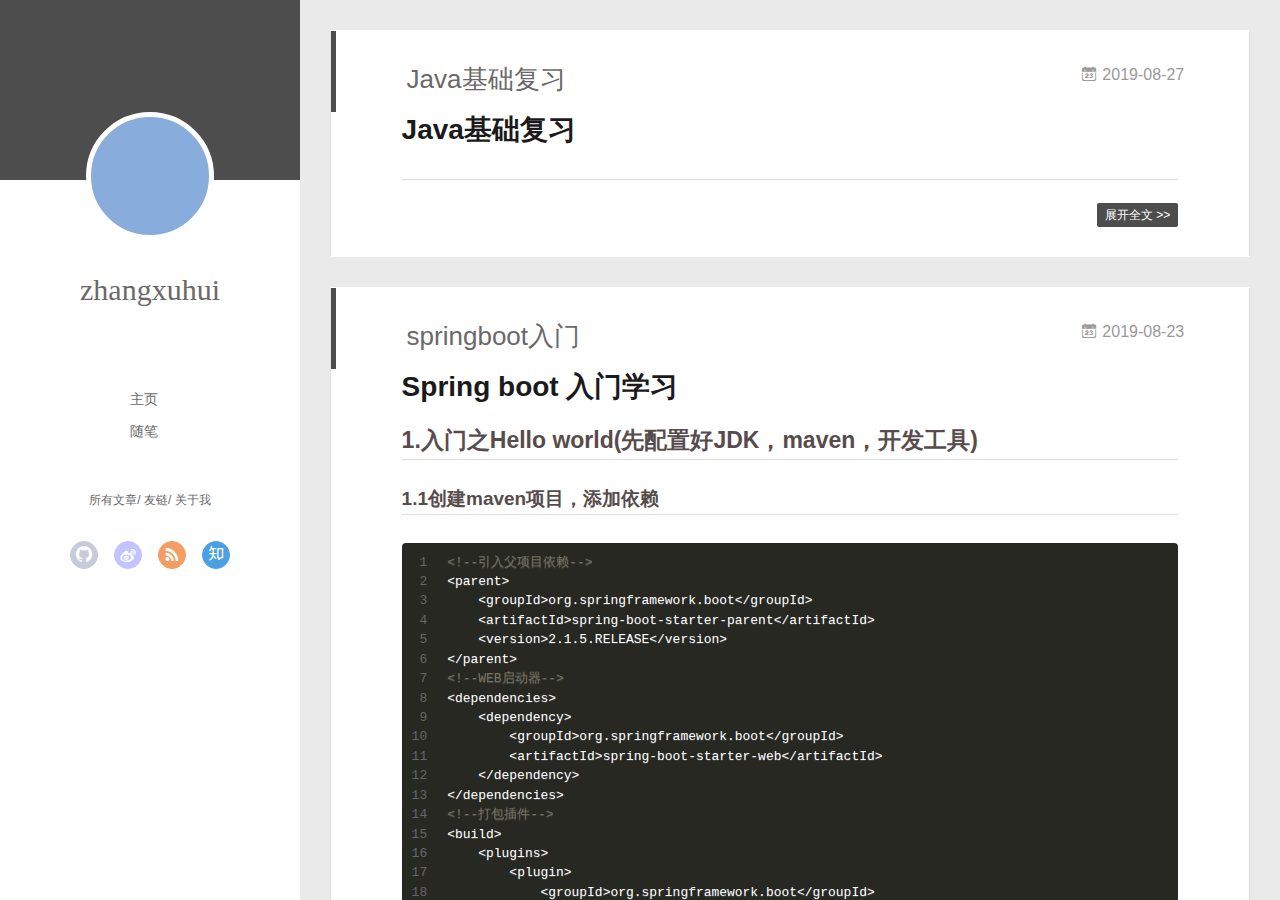
==== index.html @ c9368fe9 "Site updated: 2019-08-27 17:09:42" ====
<!DOCTYPE html>
<html>
<head><meta name="generator" content="Hexo 3.9.0">
  <meta charset="utf-8">
  
  <meta name="renderer" content="webkit">
  <meta http-equiv="X-UA-Compatible" content="IE=edge">
  <link rel="dns-prefetch" href="http://yoursite.com">
  <title>Hexo</title>
  <meta name="viewport" content="width=device-width, initial-scale=1, maximum-scale=1">
  <meta property="og:type" content="website">
<meta property="og:title" content="Hexo">
<meta property="og:url" content="http://yoursite.com/index.html">
<meta property="og:site_name" content="Hexo">
<meta property="og:locale" content="en">
<meta name="twitter:card" content="summary">
<meta name="twitter:title" content="Hexo">
  
    <link rel="alternative" href="/atom.xml" title="Hexo" type="application/atom+xml">
  
  
    <link rel="icon" href="/favicon.png">
  
  <link rel="stylesheet" type="text/css" href="/./main.0cf68a.css">
  <style type="text/css">
  
    #container.show {
      background: linear-gradient(200deg,#a0cfe4,#e8c37e);
    }
  </style>
  

  

</head>
</html>
<body>
  <div id="container" q-class="show:isCtnShow">
    <canvas id="anm-canvas" class="anm-canvas"></canvas>
    <div class="left-col" q-class="show:isShow">
      
<div class="overlay" style="background: #4d4d4d"></div>
<div class="intrude-less">
	<header id="header" class="inner">
		<a href="/" class="profilepic">
			<img src="" class="js-avatar">
		</a>
		<hgroup>
		  <h1 class="header-author"><a href="/">zhangxuhui</a></h1>
		</hgroup>
		

		<nav class="header-menu">
			<ul>
			
				<li><a href="/">主页</a></li>
	        
				<li><a href="/tags/随笔/">随笔</a></li>
	        
			</ul>
		</nav>
		<nav class="header-smart-menu">
    		
    			
    			<a q-on="click: openSlider(e, 'innerArchive')" href="javascript:void(0)">所有文章</a>
    			
            
    			
    			<a q-on="click: openSlider(e, 'friends')" href="javascript:void(0)">友链</a>
    			
            
    			
    			<a q-on="click: openSlider(e, 'aboutme')" href="javascript:void(0)">关于我</a>
    			
            
		</nav>
		<nav class="header-nav">
			<div class="social">
				
					<a class="github" target="_blank" href="#" title="github"><i class="icon-github"></i></a>
		        
					<a class="weibo" target="_blank" href="#" title="weibo"><i class="icon-weibo"></i></a>
		        
					<a class="rss" target="_blank" href="#" title="rss"><i class="icon-rss"></i></a>
		        
					<a class="zhihu" target="_blank" href="#" title="zhihu"><i class="icon-zhihu"></i></a>
		        
			</div>
		</nav>
	</header>		
</div>

    </div>
    <div class="mid-col" q-class="show:isShow,hide:isShow|isFalse">
      
<nav id="mobile-nav">
  	<div class="overlay js-overlay" style="background: #4d4d4d"></div>
	<div class="btnctn js-mobile-btnctn">
  		<div class="slider-trigger list" q-on="click: openSlider(e)"><i class="icon icon-sort"></i></div>
	</div>
	<div class="intrude-less">
		<header id="header" class="inner">
			<div class="profilepic">
				<img src="" class="js-avatar">
			</div>
			<hgroup>
			  <h1 class="header-author js-header-author">zhangxuhui</h1>
			</hgroup>
			
			
			
				
			
				
			
			
			
			<nav class="header-nav">
				<div class="social">
					
						<a class="github" target="_blank" href="#" title="github"><i class="icon-github"></i></a>
			        
						<a class="weibo" target="_blank" href="#" title="weibo"><i class="icon-weibo"></i></a>
			        
						<a class="rss" target="_blank" href="#" title="rss"><i class="icon-rss"></i></a>
			        
						<a class="zhihu" target="_blank" href="#" title="zhihu"><i class="icon-zhihu"></i></a>
			        
				</div>
			</nav>

			<nav class="header-menu js-header-menu">
				<ul style="width: 50%">
				
				
					<li style="width: 50%"><a href="/">主页</a></li>
		        
					<li style="width: 50%"><a href="/tags/随笔/">随笔</a></li>
		        
				</ul>
			</nav>
		</header>				
	</div>
	<div class="mobile-mask" style="display:none" q-show="isShow"></div>
</nav>

      <div id="wrapper" class="body-wrap">
        <div class="menu-l">
          <div class="canvas-wrap">
            <canvas data-colors="#eaeaea" data-sectionHeight="100" data-contentId="js-content" id="myCanvas1" class="anm-canvas"></canvas>
          </div>
          <div id="js-content" class="content-ll">
            
  
    <article id="post-Java基础复习" class="article article-type-post  article-index" itemscope itemprop="blogPost">
  <div class="article-inner">
    
      <header class="article-header">
        
  
    <h1 itemprop="name">
      <a class="article-title" href="/2019/08/27/Java基础复习/">Java基础复习</a>
    </h1>
  

        
        <a href="/2019/08/27/Java基础复习/" class="archive-article-date">
  	<time datetime="2019-08-27T09:07:18.000Z" itemprop="datePublished"><i class="icon-calendar icon"></i>2019-08-27</time>
</a>
        
      </header>
    
    <div class="article-entry" itemprop="articleBody">
      
        <h1 id="Java基础复习"><a href="#Java基础复习" class="headerlink" title="Java基础复习"></a>Java基础复习</h1>
      

      
    </div>
    <div class="article-info article-info-index">
      
      
      

      
        <p class="article-more-link">
          <a class="article-more-a" href="/2019/08/27/Java基础复习/">展开全文 >></a>
        </p>
      

      
      <div class="clearfix"></div>
    </div>
  </div>
</article>

<aside class="wrap-side-operation">
    <div class="mod-side-operation">
        
        <div class="jump-container" id="js-jump-container" style="display:none;">
            <a href="javascript:void(0)" class="mod-side-operation__jump-to-top">
                <i class="icon-font icon-back"></i>
            </a>
            <div id="js-jump-plan-container" class="jump-plan-container" style="top: -11px;">
                <i class="icon-font icon-plane jump-plane"></i>
            </div>
        </div>
        
        
    </div>
</aside>




  
    <article id="post-springboot入门" class="article article-type-post  article-index" itemscope itemprop="blogPost">
  <div class="article-inner">
    
      <header class="article-header">
        
  
    <h1 itemprop="name">
      <a class="article-title" href="/2019/08/23/springboot入门/">springboot入门</a>
    </h1>
  

        
        <a href="/2019/08/23/springboot入门/" class="archive-article-date">
  	<time datetime="2019-08-23T11:43:44.000Z" itemprop="datePublished"><i class="icon-calendar icon"></i>2019-08-23</time>
</a>
        
      </header>
    
    <div class="article-entry" itemprop="articleBody">
      
        <h1 id="Spring-boot-入门学习"><a href="#Spring-boot-入门学习" class="headerlink" title="Spring boot 入门学习"></a>Spring boot 入门学习</h1><h2 id="1-入门之Hello-world-先配置好JDK，maven，开发工具"><a href="#1-入门之Hello-world-先配置好JDK，maven，开发工具" class="headerlink" title="1.入门之Hello world(先配置好JDK，maven，开发工具)"></a>1.入门之Hello world(先配置好JDK，maven，开发工具)</h2><h3 id="1-1创建maven项目，添加依赖"><a href="#1-1创建maven项目，添加依赖" class="headerlink" title="1.1创建maven项目，添加依赖"></a>1.1创建maven项目，添加依赖</h3><figure class="highlight xml"><table><tr><td class="gutter"><pre><span class="line">1</span><br><span class="line">2</span><br><span class="line">3</span><br><span class="line">4</span><br><span class="line">5</span><br><span class="line">6</span><br><span class="line">7</span><br><span class="line">8</span><br><span class="line">9</span><br><span class="line">10</span><br><span class="line">11</span><br><span class="line">12</span><br><span class="line">13</span><br><span class="line">14</span><br><span class="line">15</span><br><span class="line">16</span><br><span class="line">17</span><br><span class="line">18</span><br><span class="line">19</span><br><span class="line">20</span><br><span class="line">21</span><br><span class="line">22</span><br></pre></td><td class="code"><pre><span class="line"><span class="comment">&lt;!--引入父项目依赖--&gt;</span></span><br><span class="line"><span class="tag">&lt;<span class="name">parent</span>&gt;</span></span><br><span class="line">    <span class="tag">&lt;<span class="name">groupId</span>&gt;</span>org.springframework.boot<span class="tag">&lt;/<span class="name">groupId</span>&gt;</span></span><br><span class="line">    <span class="tag">&lt;<span class="name">artifactId</span>&gt;</span>spring-boot-starter-parent<span class="tag">&lt;/<span class="name">artifactId</span>&gt;</span></span><br><span class="line">    <span class="tag">&lt;<span class="name">version</span>&gt;</span>2.1.5.RELEASE<span class="tag">&lt;/<span class="name">version</span>&gt;</span></span><br><span class="line"><span class="tag">&lt;/<span class="name">parent</span>&gt;</span></span><br><span class="line"><span class="comment">&lt;!--WEB启动器--&gt;</span></span><br><span class="line"><span class="tag">&lt;<span class="name">dependencies</span>&gt;</span></span><br><span class="line">    <span class="tag">&lt;<span class="name">dependency</span>&gt;</span></span><br><span class="line">        <span class="tag">&lt;<span class="name">groupId</span>&gt;</span>org.springframework.boot<span class="tag">&lt;/<span class="name">groupId</span>&gt;</span></span><br><span class="line">        <span class="tag">&lt;<span class="name">artifactId</span>&gt;</span>spring-boot-starter-web<span class="tag">&lt;/<span class="name">artifactId</span>&gt;</span></span><br><span class="line">    <span class="tag">&lt;/<span class="name">dependency</span>&gt;</span></span><br><span class="line"><span class="tag">&lt;/<span class="name">dependencies</span>&gt;</span></span><br><span class="line"><span class="comment">&lt;!--打包插件--&gt;</span></span><br><span class="line"><span class="tag">&lt;<span class="name">build</span>&gt;</span></span><br><span class="line">    <span class="tag">&lt;<span class="name">plugins</span>&gt;</span></span><br><span class="line">        <span class="tag">&lt;<span class="name">plugin</span>&gt;</span></span><br><span class="line">            <span class="tag">&lt;<span class="name">groupId</span>&gt;</span>org.springframework.boot<span class="tag">&lt;/<span class="name">groupId</span>&gt;</span></span><br><span class="line">            <span class="tag">&lt;<span class="name">artifactId</span>&gt;</span>spring-boot-maven-plugin<span class="tag">&lt;/<span class="name">artifactId</span>&gt;</span></span><br><span class="line">        <span class="tag">&lt;/<span class="name">plugin</span>&gt;</span></span><br><span class="line">    <span class="tag">&lt;/<span class="name">plugins</span>&gt;</span></span><br><span class="line"><span class="tag">&lt;/<span class="name">build</span>&gt;</span></span><br></pre></td></tr></table></figure>

<h3 id="1-2编写controller"><a href="#1-2编写controller" class="headerlink" title="1.2编写controller"></a>1.2编写controller</h3><figure class="highlight java"><table><tr><td class="gutter"><pre><span class="line">1</span><br><span class="line">2</span><br><span class="line">3</span><br><span class="line">4</span><br><span class="line">5</span><br><span class="line">6</span><br><span class="line">7</span><br><span class="line">8</span><br><span class="line">9</span><br><span class="line">10</span><br><span class="line">11</span><br><span class="line">12</span><br><span class="line">13</span><br></pre></td><td class="code"><pre><span class="line"><span class="comment">/**</span></span><br><span class="line"><span class="comment"> * <span class="doctag">@author</span> zx_h</span></span><br><span class="line"><span class="comment"> * <span class="doctag">@create</span> 2019-05-21 13:27</span></span><br><span class="line"><span class="comment"> */</span></span><br><span class="line"><span class="meta">@Controller</span></span><br><span class="line"><span class="keyword">public</span> <span class="class"><span class="keyword">class</span> <span class="title">HelloController</span> </span>&#123;</span><br><span class="line"></span><br><span class="line">    <span class="meta">@ResponseBody</span></span><br><span class="line">    <span class="meta">@RequestMapping</span>(<span class="string">"/hello"</span>)</span><br><span class="line">    <span class="function"><span class="keyword">public</span> String <span class="title">execute</span><span class="params">()</span></span>&#123;</span><br><span class="line">        <span class="keyword">return</span> <span class="string">"Hello World"</span>;</span><br><span class="line">    &#125;</span><br><span class="line">&#125;</span><br></pre></td></tr></table></figure>

<h3 id="1-3启动类的写法"><a href="#1-3启动类的写法" class="headerlink" title="1.3启动类的写法"></a>1.3启动类的写法</h3><figure class="highlight java"><table><tr><td class="gutter"><pre><span class="line">1</span><br><span class="line">2</span><br><span class="line">3</span><br><span class="line">4</span><br><span class="line">5</span><br><span class="line">6</span><br><span class="line">7</span><br><span class="line">8</span><br><span class="line">9</span><br><span class="line">10</span><br></pre></td><td class="code"><pre><span class="line"><span class="comment">/**</span></span><br><span class="line"><span class="comment"> * <span class="doctag">@author</span> zx_h</span></span><br><span class="line"><span class="comment"> * <span class="doctag">@create</span> 2019-05-21 13:30</span></span><br><span class="line"><span class="comment"> */</span></span><br><span class="line"><span class="meta">@SpringBootApplication</span></span><br><span class="line"><span class="keyword">public</span> <span class="class"><span class="keyword">class</span> <span class="title">HelloApp</span> </span>&#123;</span><br><span class="line">    <span class="function"><span class="keyword">public</span> <span class="keyword">static</span> <span class="keyword">void</span> <span class="title">main</span><span class="params">(String [] args )</span></span>&#123;</span><br><span class="line">        SpringApplication.run(HelloApp.class,args);</span><br><span class="line">    &#125;</span><br><span class="line">&#125;</span><br></pre></td></tr></table></figure>

<p><strong>启动器存放的位置。启动器可以和 controller 位于同一个包下，或者位于 controller 的上一级包中，但是不能放到 controller 的平级以及子包下。</strong></p>
<h3 id="1-4浏览器查看返回数据"><a href="#1-4浏览器查看返回数据" class="headerlink" title="1.4浏览器查看返回数据"></a>1.4浏览器查看返回数据</h3><p>​        浏览访问：<a href="http://localhost:8080/hello" target="_blank" rel="noopener">http://localhost:8080/hello</a></p>
<p>​        页面显示：Hello world</p>
<h2 id="2-spring-boot-整合servlet"><a href="#2-spring-boot-整合servlet" class="headerlink" title="2.spring boot 整合servlet"></a>2.spring boot 整合servlet</h2><h3 id="2-1-通过注解扫描完成-Servlet-组件的注册"><a href="#2-1-通过注解扫描完成-Servlet-组件的注册" class="headerlink" title="2.1 通过注解扫描完成 Servlet 组件的注册"></a>2.1 通过注解扫描完成 Servlet 组件的注册</h3><figure class="highlight java"><table><tr><td class="gutter"><pre><span class="line">1</span><br><span class="line">2</span><br><span class="line">3</span><br><span class="line">4</span><br><span class="line">5</span><br><span class="line">6</span><br><span class="line">7</span><br><span class="line">8</span><br><span class="line">9</span><br><span class="line">10</span><br><span class="line">11</span><br><span class="line">12</span><br></pre></td><td class="code"><pre><span class="line"><span class="comment">/**</span></span><br><span class="line"><span class="comment"> * <span class="doctag">@author</span> zx_h</span></span><br><span class="line"><span class="comment"> * <span class="doctag">@create</span> 2019-05-21 14:14</span></span><br><span class="line"><span class="comment"> */</span></span><br><span class="line"><span class="meta">@WebServlet</span>(name = <span class="string">"firstServlet"</span>,urlPatterns = <span class="string">"/first"</span>)</span><br><span class="line"><span class="keyword">public</span> <span class="class"><span class="keyword">class</span> <span class="title">FirstServlet</span> <span class="keyword">extends</span> <span class="title">HttpServlet</span> </span>&#123;</span><br><span class="line"></span><br><span class="line">    <span class="meta">@Override</span></span><br><span class="line">    <span class="function"><span class="keyword">public</span> <span class="keyword">void</span> <span class="title">service</span><span class="params">(ServletRequest req, ServletResponse res)</span> <span class="keyword">throws</span> ServletException, IOException </span>&#123;</span><br><span class="line">        System.out.print(<span class="string">"servlet-1 执行了。。。。"</span>);</span><br><span class="line">    &#125;</span><br><span class="line">&#125;</span><br></pre></td></tr></table></figure>

<figure class="highlight java"><table><tr><td class="gutter"><pre><span class="line">1</span><br><span class="line">2</span><br><span class="line">3</span><br><span class="line">4</span><br><span class="line">5</span><br><span class="line">6</span><br><span class="line">7</span><br><span class="line">8</span><br><span class="line">9</span><br><span class="line">10</span><br><span class="line">11</span><br><span class="line">12</span><br><span class="line">13</span><br></pre></td><td class="code"><pre><span class="line"><span class="comment">/**</span></span><br><span class="line"><span class="comment"> * <span class="doctag">@author</span> zx_h</span></span><br><span class="line"><span class="comment"> * <span class="doctag">@create</span> 2019-05-21 14:20</span></span><br><span class="line"><span class="comment"> * ServletComponentScan在springboot启动时扫描<span class="doctag">@webservlert</span></span></span><br><span class="line"><span class="comment"> * 并将该类实例化</span></span><br><span class="line"><span class="comment"> */</span></span><br><span class="line"><span class="meta">@SpringBootApplication</span></span><br><span class="line"><span class="meta">@ServletComponentScan</span></span><br><span class="line"><span class="keyword">public</span> <span class="class"><span class="keyword">class</span> <span class="title">App</span> </span>&#123;</span><br><span class="line">    <span class="function"><span class="keyword">public</span> <span class="keyword">static</span> <span class="keyword">void</span> <span class="title">main</span><span class="params">(String [] args)</span></span>&#123;</span><br><span class="line">        SpringApplication.run(App.class,args);</span><br><span class="line">    &#125;</span><br><span class="line">&#125;</span><br></pre></td></tr></table></figure>

<h3 id="2-2-通过方法完成-Servlet-组件的注册"><a href="#2-2-通过方法完成-Servlet-组件的注册" class="headerlink" title="2.2 通过方法完成 Servlet 组件的注册"></a>2.2 通过方法完成 Servlet 组件的注册</h3><figure class="highlight java"><table><tr><td class="gutter"><pre><span class="line">1</span><br><span class="line">2</span><br><span class="line">3</span><br><span class="line">4</span><br><span class="line">5</span><br><span class="line">6</span><br><span class="line">7</span><br><span class="line">8</span><br><span class="line">9</span><br><span class="line">10</span><br><span class="line">11</span><br></pre></td><td class="code"><pre><span class="line"><span class="comment">/**</span></span><br><span class="line"><span class="comment"> * <span class="doctag">@author</span> zx_h</span></span><br><span class="line"><span class="comment"> * <span class="doctag">@create</span> 2019-05-21 14:27 未添加任何注解</span></span><br><span class="line"><span class="comment"> */</span></span><br><span class="line"><span class="keyword">public</span> <span class="class"><span class="keyword">class</span> <span class="title">SecondServlet</span> <span class="keyword">extends</span> <span class="title">HttpServlet</span> </span>&#123;</span><br><span class="line"></span><br><span class="line">    <span class="meta">@Override</span></span><br><span class="line">    <span class="function"><span class="keyword">protected</span> <span class="keyword">void</span> <span class="title">service</span><span class="params">(HttpServletRequest req, HttpServletResponse resp)</span> <span class="keyword">throws</span> ServletException, IOException </span>&#123;</span><br><span class="line">        System.out.println(<span class="string">"second servlert 执行了、、、、"</span>);</span><br><span class="line">    &#125;</span><br><span class="line">&#125;</span><br></pre></td></tr></table></figure>

<figure class="highlight java"><table><tr><td class="gutter"><pre><span class="line">1</span><br><span class="line">2</span><br><span class="line">3</span><br><span class="line">4</span><br><span class="line">5</span><br><span class="line">6</span><br><span class="line">7</span><br><span class="line">8</span><br><span class="line">9</span><br><span class="line">10</span><br><span class="line">11</span><br><span class="line">12</span><br><span class="line">13</span><br><span class="line">14</span><br><span class="line">15</span><br><span class="line">16</span><br><span class="line">17</span><br></pre></td><td class="code"><pre><span class="line"><span class="comment">/**</span></span><br><span class="line"><span class="comment"> * <span class="doctag">@author</span> zx_h</span></span><br><span class="line"><span class="comment"> * <span class="doctag">@create</span> 2019-05-21 14:29</span></span><br><span class="line"><span class="comment"> */</span></span><br><span class="line"><span class="meta">@SpringBootApplication</span></span><br><span class="line"><span class="keyword">public</span> <span class="class"><span class="keyword">class</span> <span class="title">App2</span> </span>&#123;</span><br><span class="line">    <span class="function"><span class="keyword">public</span> <span class="keyword">static</span> <span class="keyword">void</span> <span class="title">main</span><span class="params">(String[] args)</span> </span>&#123;</span><br><span class="line">        SpringApplication.run(App2.class,args);</span><br><span class="line">    &#125;</span><br><span class="line"></span><br><span class="line">    <span class="meta">@Bean</span></span><br><span class="line">    <span class="function"><span class="keyword">public</span> ServletRegistrationBean <span class="title">getServletRegistrationBean</span><span class="params">()</span></span>&#123;</span><br><span class="line">        ServletRegistrationBean bean = <span class="keyword">new</span> ServletRegistrationBean(<span class="keyword">new</span> SecondServlet());</span><br><span class="line">        bean.addUrlMappings(<span class="string">"/second"</span>);</span><br><span class="line">        <span class="keyword">return</span> bean;</span><br><span class="line">    &#125;</span><br><span class="line">&#125;</span><br></pre></td></tr></table></figure>

<h3 id="2-3springboot整合filter"><a href="#2-3springboot整合filter" class="headerlink" title="2.3springboot整合filter"></a>2.3springboot整合filter</h3><p>使用注解扫描的方式，自己定义的filter实现filter接口，并添加@webfilter(name=””,urlpatterns=””),启动类中添加@ServletComponentScan进行注解扫描。</p>
<p>使用方法注册的方式，是用<strong>ServletRegistrationBean</strong>类，写法与注册servlet类似。</p>
<h3 id="2-4springboot整合listener"><a href="#2-4springboot整合listener" class="headerlink" title="2.4springboot整合listener"></a>2.4springboot整合listener</h3><p>通过注解扫描的方式，自定义的监听器实现listener接口，并添加@weblistener注解。在启动类上添加@ServletComponentScan进行注解扫描。</p>
<p>通过方法注册的方式，使用ServletListenerRegistrationBean<object>符类，写法与注册servlet类似。 <strong>泛型就是要注册的监听器</strong></object></p>
<h2 id="3-springboot访问静态资源"><a href="#3-springboot访问静态资源" class="headerlink" title="3.springboot访问静态资源"></a>3.springboot访问静态资源</h2><h3 id="3-1静态资源默认查找路径，-SpringBoot-从-从-classpath-static-的目录，目录名必须是static-即项目的resources目录下的static目录。"><a href="#3-1静态资源默认查找路径，-SpringBoot-从-从-classpath-static-的目录，目录名必须是static-即项目的resources目录下的static目录。" class="headerlink" title="3.1静态资源默认查找路径， SpringBoot 从 从 classpath/static 的目录，目录名必须是static,即项目的resources目录下的static目录。"></a>3.1静态资源默认查找路径， SpringBoot 从 从 classpath/static 的目录，目录名必须是static,即项目的resources目录下的static目录。</h3><h3 id="3-2-ServletContext-根目录下，在src-main-webapp目录"><a href="#3-2-ServletContext-根目录下，在src-main-webapp目录" class="headerlink" title="3.2 ServletContext 根目录下，在src/main/webapp目录"></a>3.2 ServletContext 根目录下，在src/main/webapp目录</h3><h2 id="4springboot文件上传下载"><a href="#4springboot文件上传下载" class="headerlink" title="4springboot文件上传下载"></a>4springboot文件上传下载</h2><h3 id="4-1编写文件上传的页面，注意表单必须设置enctype-”multipart-form-data”"><a href="#4-1编写文件上传的页面，注意表单必须设置enctype-”multipart-form-data”" class="headerlink" title="4.1编写文件上传的页面，注意表单必须设置enctype=”multipart/form-data”"></a>4.1编写文件上传的页面，注意表单必须设置enctype=”multipart/form-data”</h3><figure class="highlight html"><table><tr><td class="gutter"><pre><span class="line">1</span><br><span class="line">2</span><br><span class="line">3</span><br><span class="line">4</span><br><span class="line">5</span><br><span class="line">6</span><br><span class="line">7</span><br><span class="line">8</span><br><span class="line">9</span><br><span class="line">10</span><br><span class="line">11</span><br><span class="line">12</span><br><span class="line">13</span><br></pre></td><td class="code"><pre><span class="line"><span class="meta">&lt;!DOCTYPE html&gt;</span></span><br><span class="line"><span class="tag">&lt;<span class="name">html</span> <span class="attr">lang</span>=<span class="string">"en"</span>&gt;</span></span><br><span class="line"><span class="tag">&lt;<span class="name">head</span>&gt;</span></span><br><span class="line">    <span class="tag">&lt;<span class="name">meta</span> <span class="attr">charset</span>=<span class="string">"UTF-8"</span>&gt;</span></span><br><span class="line">    <span class="tag">&lt;<span class="name">title</span>&gt;</span>文件上传下载<span class="tag">&lt;/<span class="name">title</span>&gt;</span></span><br><span class="line"><span class="tag">&lt;/<span class="name">head</span>&gt;</span></span><br><span class="line"><span class="tag">&lt;<span class="name">body</span>&gt;</span></span><br><span class="line">    <span class="tag">&lt;<span class="name">form</span> <span class="attr">method</span>=<span class="string">"post"</span> <span class="attr">action</span>=<span class="string">"/upload"</span> <span class="attr">enctype</span>=<span class="string">"multipart/form-data"</span>&gt;</span></span><br><span class="line">        请选择文件：<span class="tag">&lt;<span class="name">input</span> <span class="attr">type</span>=<span class="string">"file"</span> <span class="attr">name</span>=<span class="string">"file"</span>/&gt;</span><span class="tag">&lt;<span class="name">br</span>&gt;</span></span><br><span class="line">        <span class="tag">&lt;<span class="name">input</span> <span class="attr">type</span>=<span class="string">"submit"</span> <span class="attr">value</span>=<span class="string">"上传"</span>/&gt;</span></span><br><span class="line">    <span class="tag">&lt;/<span class="name">form</span>&gt;</span></span><br><span class="line"><span class="tag">&lt;/<span class="name">body</span>&gt;</span></span><br><span class="line"><span class="tag">&lt;/<span class="name">html</span>&gt;</span></span><br></pre></td></tr></table></figure>

<h3 id="4-2编写文件上传的controller"><a href="#4-2编写文件上传的controller" class="headerlink" title="4.2编写文件上传的controller"></a>4.2编写文件上传的controller</h3><figure class="highlight java"><table><tr><td class="gutter"><pre><span class="line">1</span><br><span class="line">2</span><br><span class="line">3</span><br><span class="line">4</span><br><span class="line">5</span><br><span class="line">6</span><br><span class="line">7</span><br><span class="line">8</span><br><span class="line">9</span><br><span class="line">10</span><br><span class="line">11</span><br><span class="line">12</span><br><span class="line">13</span><br><span class="line">14</span><br><span class="line">15</span><br><span class="line">16</span><br></pre></td><td class="code"><pre><span class="line"><span class="comment">/**</span></span><br><span class="line"><span class="comment"> * <span class="doctag">@author</span> zx_h</span></span><br><span class="line"><span class="comment"> * <span class="doctag">@create</span> 2019-05-21 15:33</span></span><br><span class="line"><span class="comment"> */</span></span><br><span class="line"><span class="meta">@RestController</span></span><br><span class="line"><span class="keyword">public</span> <span class="class"><span class="keyword">class</span> <span class="title">FileUploadController</span> </span>&#123;</span><br><span class="line"></span><br><span class="line">    <span class="meta">@RequestMapping</span>(<span class="string">"/upload"</span>)</span><br><span class="line">    <span class="function"><span class="keyword">public</span> Map&lt;String,Object&gt; <span class="title">upload</span><span class="params">(MultipartFile file)</span><span class="keyword">throws</span> Exception</span>&#123;</span><br><span class="line">        System.out.println(file.getOriginalFilename());</span><br><span class="line">        file.transferTo(<span class="keyword">new</span> File(<span class="string">"e:/"</span>+file.getOriginalFilename()));</span><br><span class="line">        Map&lt;String,Object&gt; map = <span class="keyword">new</span> HashMap&lt;String,Object&gt;();</span><br><span class="line">        map.put(<span class="string">"msg"</span>,<span class="string">"上传成功"</span>);</span><br><span class="line">        <span class="keyword">return</span> map;</span><br><span class="line">    &#125;</span><br><span class="line">&#125;</span><br></pre></td></tr></table></figure>

<h3 id="4-3编写启动类"><a href="#4-3编写启动类" class="headerlink" title="4.3编写启动类"></a>4.3编写启动类</h3><figure class="highlight java"><table><tr><td class="gutter"><pre><span class="line">1</span><br><span class="line">2</span><br><span class="line">3</span><br><span class="line">4</span><br><span class="line">5</span><br><span class="line">6</span><br><span class="line">7</span><br><span class="line">8</span><br><span class="line">9</span><br><span class="line">10</span><br></pre></td><td class="code"><pre><span class="line"><span class="comment">/**</span></span><br><span class="line"><span class="comment"> * <span class="doctag">@author</span> zx_h</span></span><br><span class="line"><span class="comment"> * <span class="doctag">@create</span> 2019-05-21 15:46</span></span><br><span class="line"><span class="comment"> */</span></span><br><span class="line"><span class="meta">@SpringBootApplication</span></span><br><span class="line"><span class="keyword">public</span> <span class="class"><span class="keyword">class</span> <span class="title">App</span> </span>&#123;</span><br><span class="line">    <span class="function"><span class="keyword">public</span> <span class="keyword">static</span> <span class="keyword">void</span> <span class="title">main</span><span class="params">(String[] args)</span> </span>&#123;</span><br><span class="line">        SpringApplication.run(App.class,args);</span><br><span class="line">    &#125;</span><br><span class="line">&#125;</span><br></pre></td></tr></table></figure>


      

      
    </div>
    <div class="article-info article-info-index">
      
      
      

      
        <p class="article-more-link">
          <a class="article-more-a" href="/2019/08/23/springboot入门/">展开全文 >></a>
        </p>
      

      
      <div class="clearfix"></div>
    </div>
  </div>
</article>

<aside class="wrap-side-operation">
    <div class="mod-side-operation">
        
        <div class="jump-container" id="js-jump-container" style="display:none;">
            <a href="javascript:void(0)" class="mod-side-operation__jump-to-top">
                <i class="icon-font icon-back"></i>
            </a>
            <div id="js-jump-plan-container" class="jump-plan-container" style="top: -11px;">
                <i class="icon-font icon-plane jump-plane"></i>
            </div>
        </div>
        
        
    </div>
</aside>




  
    <article id="post-hello-world" class="article article-type-post  article-index" itemscope itemprop="blogPost">
  <div class="article-inner">
    
      <header class="article-header">
        
  
    <h1 itemprop="name">
      <a class="article-title" href="/2019/08/23/hello-world/">Hello World</a>
    </h1>
  

        
        <a href="/2019/08/23/hello-world/" class="archive-article-date">
  	<time datetime="2019-08-23T07:26:53.751Z" itemprop="datePublished"><i class="icon-calendar icon"></i>2019-08-23</time>
</a>
        
      </header>
    
    <div class="article-entry" itemprop="articleBody">
      
        <p>Welcome to <a href="https://hexo.io/" target="_blank" rel="noopener">Hexo</a>! This is your very first post. Check <a href="https://hexo.io/docs/" target="_blank" rel="noopener">documentation</a> for more info. If you get any problems when using Hexo, you can find the answer in <a href="https://hexo.io/docs/troubleshooting.html" target="_blank" rel="noopener">troubleshooting</a> or you can ask me on <a href="https://github.com/hexojs/hexo/issues" target="_blank" rel="noopener">GitHub</a>.</p>
<h2 id="Quick-Start"><a href="#Quick-Start" class="headerlink" title="Quick Start"></a>Quick Start</h2><h3 id="Create-a-new-post"><a href="#Create-a-new-post" class="headerlink" title="Create a new post"></a>Create a new post</h3><figure class="highlight bash"><table><tr><td class="gutter"><pre><span class="line">1</span><br></pre></td><td class="code"><pre><span class="line">$ hexo new <span class="string">"My New Post"</span></span><br></pre></td></tr></table></figure>

<p>More info: <a href="https://hexo.io/docs/writing.html" target="_blank" rel="noopener">Writing</a></p>
<h3 id="Run-server"><a href="#Run-server" class="headerlink" title="Run server"></a>Run server</h3><figure class="highlight bash"><table><tr><td class="gutter"><pre><span class="line">1</span><br></pre></td><td class="code"><pre><span class="line">$ hexo server</span><br></pre></td></tr></table></figure>

<p>More info: <a href="https://hexo.io/docs/server.html" target="_blank" rel="noopener">Server</a></p>
<h3 id="Generate-static-files"><a href="#Generate-static-files" class="headerlink" title="Generate static files"></a>Generate static files</h3><figure class="highlight bash"><table><tr><td class="gutter"><pre><span class="line">1</span><br></pre></td><td class="code"><pre><span class="line">$ hexo generate</span><br></pre></td></tr></table></figure>

<p>More info: <a href="https://hexo.io/docs/generating.html" target="_blank" rel="noopener">Generating</a></p>
<h3 id="Deploy-to-remote-sites"><a href="#Deploy-to-remote-sites" class="headerlink" title="Deploy to remote sites"></a>Deploy to remote sites</h3><figure class="highlight bash"><table><tr><td class="gutter"><pre><span class="line">1</span><br></pre></td><td class="code"><pre><span class="line">$ hexo deploy</span><br></pre></td></tr></table></figure>

<p>More info: <a href="https://hexo.io/docs/deployment.html" target="_blank" rel="noopener">Deployment</a></p>

      

      
    </div>
    <div class="article-info article-info-index">
      
      
      

      
        <p class="article-more-link">
          <a class="article-more-a" href="/2019/08/23/hello-world/">展开全文 >></a>
        </p>
      

      
      <div class="clearfix"></div>
    </div>
  </div>
</article>

<aside class="wrap-side-operation">
    <div class="mod-side-operation">
        
        <div class="jump-container" id="js-jump-container" style="display:none;">
            <a href="javascript:void(0)" class="mod-side-operation__jump-to-top">
                <i class="icon-font icon-back"></i>
            </a>
            <div id="js-jump-plan-container" class="jump-plan-container" style="top: -11px;">
                <i class="icon-font icon-plane jump-plane"></i>
            </div>
        </div>
        
        
    </div>
</aside>




  
  


          </div>
        </div>
      </div>
      <footer id="footer">
  <div class="outer">
    <div id="footer-info">
    	<div class="footer-left">
    		&copy; 2019 zhangxuhui
    	</div>
      	<div class="footer-right">
      		<a href="http://hexo.io/" target="_blank">Hexo</a>  Theme <a href="https://github.com/litten/hexo-theme-yilia" target="_blank">Yilia</a> by Litten
      	</div>
    </div>
  </div>
</footer>
    </div>
    <script>
	var yiliaConfig = {
		mathjax: false,
		isHome: true,
		isPost: false,
		isArchive: false,
		isTag: false,
		isCategory: false,
		open_in_new: false,
		toc_hide_index: true,
		root: "/",
		innerArchive: true,
		showTags: false
	}
</script>

<script>!function(t){function n(e){if(r[e])return r[e].exports;var i=r[e]={exports:{},id:e,loaded:!1};return t[e].call(i.exports,i,i.exports,n),i.loaded=!0,i.exports}var r={};n.m=t,n.c=r,n.p="./",n(0)}([function(t,n,r){r(195),t.exports=r(191)},function(t,n,r){var e=r(3),i=r(52),o=r(27),u=r(28),c=r(53),f="prototype",a=function(t,n,r){var s,l,h,v,p=t&a.F,d=t&a.G,y=t&a.S,g=t&a.P,b=t&a.B,m=d?e:y?e[n]||(e[n]={}):(e[n]||{})[f],x=d?i:i[n]||(i[n]={}),w=x[f]||(x[f]={});d&&(r=n);for(s in r)l=!p&&m&&void 0!==m[s],h=(l?m:r)[s],v=b&&l?c(h,e):g&&"function"==typeof h?c(Function.call,h):h,m&&u(m,s,h,t&a.U),x[s]!=h&&o(x,s,v),g&&w[s]!=h&&(w[s]=h)};e.core=i,a.F=1,a.G=2,a.S=4,a.P=8,a.B=16,a.W=32,a.U=64,a.R=128,t.exports=a},function(t,n,r){var e=r(6);t.exports=function(t){if(!e(t))throw TypeError(t+" is not an object!");return t}},function(t,n){var r=t.exports="undefined"!=typeof window&&window.Math==Math?window:"undefined"!=typeof self&&self.Math==Math?self:Function("return this")();"number"==typeof __g&&(__g=r)},function(t,n){t.exports=function(t){try{return!!t()}catch(t){return!0}}},function(t,n){var r=t.exports="undefined"!=typeof window&&window.Math==Math?window:"undefined"!=typeof self&&self.Math==Math?self:Function("return this")();"number"==typeof __g&&(__g=r)},function(t,n){t.exports=function(t){return"object"==typeof t?null!==t:"function"==typeof t}},function(t,n,r){var e=r(126)("wks"),i=r(76),o=r(3).Symbol,u="function"==typeof o;(t.exports=function(t){return e[t]||(e[t]=u&&o[t]||(u?o:i)("Symbol."+t))}).store=e},function(t,n){var r={}.hasOwnProperty;t.exports=function(t,n){return r.call(t,n)}},function(t,n,r){var e=r(94),i=r(33);t.exports=function(t){return e(i(t))}},function(t,n,r){t.exports=!r(4)(function(){return 7!=Object.defineProperty({},"a",{get:function(){return 7}}).a})},function(t,n,r){var e=r(2),i=r(167),o=r(50),u=Object.defineProperty;n.f=r(10)?Object.defineProperty:function(t,n,r){if(e(t),n=o(n,!0),e(r),i)try{return u(t,n,r)}catch(t){}if("get"in r||"set"in r)throw TypeError("Accessors not supported!");return"value"in r&&(t[n]=r.value),t}},function(t,n,r){t.exports=!r(18)(function(){return 7!=Object.defineProperty({},"a",{get:function(){return 7}}).a})},function(t,n,r){var e=r(14),i=r(22);t.exports=r(12)?function(t,n,r){return e.f(t,n,i(1,r))}:function(t,n,r){return t[n]=r,t}},function(t,n,r){var e=r(20),i=r(58),o=r(42),u=Object.defineProperty;n.f=r(12)?Object.defineProperty:function(t,n,r){if(e(t),n=o(n,!0),e(r),i)try{return u(t,n,r)}catch(t){}if("get"in r||"set"in r)throw TypeError("Accessors not supported!");return"value"in r&&(t[n]=r.value),t}},function(t,n,r){var e=r(40)("wks"),i=r(23),o=r(5).Symbol,u="function"==typeof o;(t.exports=function(t){return e[t]||(e[t]=u&&o[t]||(u?o:i)("Symbol."+t))}).store=e},function(t,n,r){var e=r(67),i=Math.min;t.exports=function(t){return t>0?i(e(t),9007199254740991):0}},function(t,n,r){var e=r(46);t.exports=function(t){return Object(e(t))}},function(t,n){t.exports=function(t){try{return!!t()}catch(t){return!0}}},function(t,n,r){var e=r(63),i=r(34);t.exports=Object.keys||function(t){return e(t,i)}},function(t,n,r){var e=r(21);t.exports=function(t){if(!e(t))throw TypeError(t+" is not an object!");return t}},function(t,n){t.exports=function(t){return"object"==typeof t?null!==t:"function"==typeof t}},function(t,n){t.exports=function(t,n){return{enumerable:!(1&t),configurable:!(2&t),writable:!(4&t),value:n}}},function(t,n){var r=0,e=Math.random();t.exports=function(t){return"Symbol(".concat(void 0===t?"":t,")_",(++r+e).toString(36))}},function(t,n){var r={}.hasOwnProperty;t.exports=function(t,n){return r.call(t,n)}},function(t,n){var r=t.exports={version:"2.4.0"};"number"==typeof __e&&(__e=r)},function(t,n){t.exports=function(t){if("function"!=typeof t)throw TypeError(t+" is not a function!");return t}},function(t,n,r){var e=r(11),i=r(66);t.exports=r(10)?function(t,n,r){return e.f(t,n,i(1,r))}:function(t,n,r){return t[n]=r,t}},function(t,n,r){var e=r(3),i=r(27),o=r(24),u=r(76)("src"),c="toString",f=Function[c],a=(""+f).split(c);r(52).inspectSource=function(t){return f.call(t)},(t.exports=function(t,n,r,c){var f="function"==typeof r;f&&(o(r,"name")||i(r,"name",n)),t[n]!==r&&(f&&(o(r,u)||i(r,u,t[n]?""+t[n]:a.join(String(n)))),t===e?t[n]=r:c?t[n]?t[n]=r:i(t,n,r):(delete t[n],i(t,n,r)))})(Function.prototype,c,function(){return"function"==typeof this&&this[u]||f.call(this)})},function(t,n,r){var e=r(1),i=r(4),o=r(46),u=function(t,n,r,e){var i=String(o(t)),u="<"+n;return""!==r&&(u+=" "+r+'="'+String(e).replace(/"/g,"&quot;")+'"'),u+">"+i+"</"+n+">"};t.exports=function(t,n){var r={};r[t]=n(u),e(e.P+e.F*i(function(){var n=""[t]('"');return n!==n.toLowerCase()||n.split('"').length>3}),"String",r)}},function(t,n,r){var e=r(115),i=r(46);t.exports=function(t){return e(i(t))}},function(t,n,r){var e=r(116),i=r(66),o=r(30),u=r(50),c=r(24),f=r(167),a=Object.getOwnPropertyDescriptor;n.f=r(10)?a:function(t,n){if(t=o(t),n=u(n,!0),f)try{return a(t,n)}catch(t){}if(c(t,n))return i(!e.f.call(t,n),t[n])}},function(t,n,r){var e=r(24),i=r(17),o=r(145)("IE_PROTO"),u=Object.prototype;t.exports=Object.getPrototypeOf||function(t){return t=i(t),e(t,o)?t[o]:"function"==typeof t.constructor&&t instanceof t.constructor?t.constructor.prototype:t instanceof Object?u:null}},function(t,n){t.exports=function(t){if(void 0==t)throw TypeError("Can't call method on  "+t);return t}},function(t,n){t.exports="constructor,hasOwnProperty,isPrototypeOf,propertyIsEnumerable,toLocaleString,toString,valueOf".split(",")},function(t,n){t.exports={}},function(t,n){t.exports=!0},function(t,n){n.f={}.propertyIsEnumerable},function(t,n,r){var e=r(14).f,i=r(8),o=r(15)("toStringTag");t.exports=function(t,n,r){t&&!i(t=r?t:t.prototype,o)&&e(t,o,{configurable:!0,value:n})}},function(t,n,r){var e=r(40)("keys"),i=r(23);t.exports=function(t){return e[t]||(e[t]=i(t))}},function(t,n,r){var e=r(5),i="__core-js_shared__",o=e[i]||(e[i]={});t.exports=function(t){return o[t]||(o[t]={})}},function(t,n){var r=Math.ceil,e=Math.floor;t.exports=function(t){return isNaN(t=+t)?0:(t>0?e:r)(t)}},function(t,n,r){var e=r(21);t.exports=function(t,n){if(!e(t))return t;var r,i;if(n&&"function"==typeof(r=t.toString)&&!e(i=r.call(t)))return i;if("function"==typeof(r=t.valueOf)&&!e(i=r.call(t)))return i;if(!n&&"function"==typeof(r=t.toString)&&!e(i=r.call(t)))return i;throw TypeError("Can't convert object to primitive value")}},function(t,n,r){var e=r(5),i=r(25),o=r(36),u=r(44),c=r(14).f;t.exports=function(t){var n=i.Symbol||(i.Symbol=o?{}:e.Symbol||{});"_"==t.charAt(0)||t in n||c(n,t,{value:u.f(t)})}},function(t,n,r){n.f=r(15)},function(t,n){var r={}.toString;t.exports=function(t){return r.call(t).slice(8,-1)}},function(t,n){t.exports=function(t){if(void 0==t)throw TypeError("Can't call method on  "+t);return t}},function(t,n,r){var e=r(4);t.exports=function(t,n){return!!t&&e(function(){n?t.call(null,function(){},1):t.call(null)})}},function(t,n,r){var e=r(53),i=r(115),o=r(17),u=r(16),c=r(203);t.exports=function(t,n){var r=1==t,f=2==t,a=3==t,s=4==t,l=6==t,h=5==t||l,v=n||c;return function(n,c,p){for(var d,y,g=o(n),b=i(g),m=e(c,p,3),x=u(b.length),w=0,S=r?v(n,x):f?v(n,0):void 0;x>w;w++)if((h||w in b)&&(d=b[w],y=m(d,w,g),t))if(r)S[w]=y;else if(y)switch(t){case 3:return!0;case 5:return d;case 6:return w;case 2:S.push(d)}else if(s)return!1;return l?-1:a||s?s:S}}},function(t,n,r){var e=r(1),i=r(52),o=r(4);t.exports=function(t,n){var r=(i.Object||{})[t]||Object[t],u={};u[t]=n(r),e(e.S+e.F*o(function(){r(1)}),"Object",u)}},function(t,n,r){var e=r(6);t.exports=function(t,n){if(!e(t))return t;var r,i;if(n&&"function"==typeof(r=t.toString)&&!e(i=r.call(t)))return i;if("function"==typeof(r=t.valueOf)&&!e(i=r.call(t)))return i;if(!n&&"function"==typeof(r=t.toString)&&!e(i=r.call(t)))return i;throw TypeError("Can't convert object to primitive value")}},function(t,n,r){var e=r(5),i=r(25),o=r(91),u=r(13),c="prototype",f=function(t,n,r){var a,s,l,h=t&f.F,v=t&f.G,p=t&f.S,d=t&f.P,y=t&f.B,g=t&f.W,b=v?i:i[n]||(i[n]={}),m=b[c],x=v?e:p?e[n]:(e[n]||{})[c];v&&(r=n);for(a in r)(s=!h&&x&&void 0!==x[a])&&a in b||(l=s?x[a]:r[a],b[a]=v&&"function"!=typeof x[a]?r[a]:y&&s?o(l,e):g&&x[a]==l?function(t){var n=function(n,r,e){if(this instanceof t){switch(arguments.length){case 0:return new t;case 1:return new t(n);case 2:return new t(n,r)}return new t(n,r,e)}return t.apply(this,arguments)};return n[c]=t[c],n}(l):d&&"function"==typeof l?o(Function.call,l):l,d&&((b.virtual||(b.virtual={}))[a]=l,t&f.R&&m&&!m[a]&&u(m,a,l)))};f.F=1,f.G=2,f.S=4,f.P=8,f.B=16,f.W=32,f.U=64,f.R=128,t.exports=f},function(t,n){var r=t.exports={version:"2.4.0"};"number"==typeof __e&&(__e=r)},function(t,n,r){var e=r(26);t.exports=function(t,n,r){if(e(t),void 0===n)return t;switch(r){case 1:return function(r){return t.call(n,r)};case 2:return function(r,e){return t.call(n,r,e)};case 3:return function(r,e,i){return t.call(n,r,e,i)}}return function(){return t.apply(n,arguments)}}},function(t,n,r){var e=r(183),i=r(1),o=r(126)("metadata"),u=o.store||(o.store=new(r(186))),c=function(t,n,r){var i=u.get(t);if(!i){if(!r)return;u.set(t,i=new e)}var o=i.get(n);if(!o){if(!r)return;i.set(n,o=new e)}return o},f=function(t,n,r){var e=c(n,r,!1);return void 0!==e&&e.has(t)},a=function(t,n,r){var e=c(n,r,!1);return void 0===e?void 0:e.get(t)},s=function(t,n,r,e){c(r,e,!0).set(t,n)},l=function(t,n){var r=c(t,n,!1),e=[];return r&&r.forEach(function(t,n){e.push(n)}),e},h=function(t){return void 0===t||"symbol"==typeof t?t:String(t)},v=function(t){i(i.S,"Reflect",t)};t.exports={store:u,map:c,has:f,get:a,set:s,keys:l,key:h,exp:v}},function(t,n,r){"use strict";if(r(10)){var e=r(69),i=r(3),o=r(4),u=r(1),c=r(127),f=r(152),a=r(53),s=r(68),l=r(66),h=r(27),v=r(73),p=r(67),d=r(16),y=r(75),g=r(50),b=r(24),m=r(180),x=r(114),w=r(6),S=r(17),_=r(137),O=r(70),E=r(32),P=r(71).f,j=r(154),F=r(76),M=r(7),A=r(48),N=r(117),T=r(146),I=r(155),k=r(80),L=r(123),R=r(74),C=r(130),D=r(160),U=r(11),W=r(31),G=U.f,B=W.f,V=i.RangeError,z=i.TypeError,q=i.Uint8Array,K="ArrayBuffer",J="Shared"+K,Y="BYTES_PER_ELEMENT",H="prototype",$=Array[H],X=f.ArrayBuffer,Q=f.DataView,Z=A(0),tt=A(2),nt=A(3),rt=A(4),et=A(5),it=A(6),ot=N(!0),ut=N(!1),ct=I.values,ft=I.keys,at=I.entries,st=$.lastIndexOf,lt=$.reduce,ht=$.reduceRight,vt=$.join,pt=$.sort,dt=$.slice,yt=$.toString,gt=$.toLocaleString,bt=M("iterator"),mt=M("toStringTag"),xt=F("typed_constructor"),wt=F("def_constructor"),St=c.CONSTR,_t=c.TYPED,Ot=c.VIEW,Et="Wrong length!",Pt=A(1,function(t,n){return Tt(T(t,t[wt]),n)}),jt=o(function(){return 1===new q(new Uint16Array([1]).buffer)[0]}),Ft=!!q&&!!q[H].set&&o(function(){new q(1).set({})}),Mt=function(t,n){if(void 0===t)throw z(Et);var r=+t,e=d(t);if(n&&!m(r,e))throw V(Et);return e},At=function(t,n){var r=p(t);if(r<0||r%n)throw V("Wrong offset!");return r},Nt=function(t){if(w(t)&&_t in t)return t;throw z(t+" is not a typed array!")},Tt=function(t,n){if(!(w(t)&&xt in t))throw z("It is not a typed array constructor!");return new t(n)},It=function(t,n){return kt(T(t,t[wt]),n)},kt=function(t,n){for(var r=0,e=n.length,i=Tt(t,e);e>r;)i[r]=n[r++];return i},Lt=function(t,n,r){G(t,n,{get:function(){return this._d[r]}})},Rt=function(t){var n,r,e,i,o,u,c=S(t),f=arguments.length,s=f>1?arguments[1]:void 0,l=void 0!==s,h=j(c);if(void 0!=h&&!_(h)){for(u=h.call(c),e=[],n=0;!(o=u.next()).done;n++)e.push(o.value);c=e}for(l&&f>2&&(s=a(s,arguments[2],2)),n=0,r=d(c.length),i=Tt(this,r);r>n;n++)i[n]=l?s(c[n],n):c[n];return i},Ct=function(){for(var t=0,n=arguments.length,r=Tt(this,n);n>t;)r[t]=arguments[t++];return r},Dt=!!q&&o(function(){gt.call(new q(1))}),Ut=function(){return gt.apply(Dt?dt.call(Nt(this)):Nt(this),arguments)},Wt={copyWithin:function(t,n){return D.call(Nt(this),t,n,arguments.length>2?arguments[2]:void 0)},every:function(t){return rt(Nt(this),t,arguments.length>1?arguments[1]:void 0)},fill:function(t){return C.apply(Nt(this),arguments)},filter:function(t){return It(this,tt(Nt(this),t,arguments.length>1?arguments[1]:void 0))},find:function(t){return et(Nt(this),t,arguments.length>1?arguments[1]:void 0)},findIndex:function(t){return it(Nt(this),t,arguments.length>1?arguments[1]:void 0)},forEach:function(t){Z(Nt(this),t,arguments.length>1?arguments[1]:void 0)},indexOf:function(t){return ut(Nt(this),t,arguments.length>1?arguments[1]:void 0)},includes:function(t){return ot(Nt(this),t,arguments.length>1?arguments[1]:void 0)},join:function(t){return vt.apply(Nt(this),arguments)},lastIndexOf:function(t){return st.apply(Nt(this),arguments)},map:function(t){return Pt(Nt(this),t,arguments.length>1?arguments[1]:void 0)},reduce:function(t){return lt.apply(Nt(this),arguments)},reduceRight:function(t){return ht.apply(Nt(this),arguments)},reverse:function(){for(var t,n=this,r=Nt(n).length,e=Math.floor(r/2),i=0;i<e;)t=n[i],n[i++]=n[--r],n[r]=t;return n},some:function(t){return nt(Nt(this),t,arguments.length>1?arguments[1]:void 0)},sort:function(t){return pt.call(Nt(this),t)},subarray:function(t,n){var r=Nt(this),e=r.length,i=y(t,e);return new(T(r,r[wt]))(r.buffer,r.byteOffset+i*r.BYTES_PER_ELEMENT,d((void 0===n?e:y(n,e))-i))}},Gt=function(t,n){return It(this,dt.call(Nt(this),t,n))},Bt=function(t){Nt(this);var n=At(arguments[1],1),r=this.length,e=S(t),i=d(e.length),o=0;if(i+n>r)throw V(Et);for(;o<i;)this[n+o]=e[o++]},Vt={entries:function(){return at.call(Nt(this))},keys:function(){return ft.call(Nt(this))},values:function(){return ct.call(Nt(this))}},zt=function(t,n){return w(t)&&t[_t]&&"symbol"!=typeof n&&n in t&&String(+n)==String(n)},qt=function(t,n){return zt(t,n=g(n,!0))?l(2,t[n]):B(t,n)},Kt=function(t,n,r){return!(zt(t,n=g(n,!0))&&w(r)&&b(r,"value"))||b(r,"get")||b(r,"set")||r.configurable||b(r,"writable")&&!r.writable||b(r,"enumerable")&&!r.enumerable?G(t,n,r):(t[n]=r.value,t)};St||(W.f=qt,U.f=Kt),u(u.S+u.F*!St,"Object",{getOwnPropertyDescriptor:qt,defineProperty:Kt}),o(function(){yt.call({})})&&(yt=gt=function(){return vt.call(this)});var Jt=v({},Wt);v(Jt,Vt),h(Jt,bt,Vt.values),v(Jt,{slice:Gt,set:Bt,constructor:function(){},toString:yt,toLocaleString:Ut}),Lt(Jt,"buffer","b"),Lt(Jt,"byteOffset","o"),Lt(Jt,"byteLength","l"),Lt(Jt,"length","e"),G(Jt,mt,{get:function(){return this[_t]}}),t.exports=function(t,n,r,f){f=!!f;var a=t+(f?"Clamped":"")+"Array",l="Uint8Array"!=a,v="get"+t,p="set"+t,y=i[a],g=y||{},b=y&&E(y),m=!y||!c.ABV,S={},_=y&&y[H],j=function(t,r){var e=t._d;return e.v[v](r*n+e.o,jt)},F=function(t,r,e){var i=t._d;f&&(e=(e=Math.round(e))<0?0:e>255?255:255&e),i.v[p](r*n+i.o,e,jt)},M=function(t,n){G(t,n,{get:function(){return j(this,n)},set:function(t){return F(this,n,t)},enumerable:!0})};m?(y=r(function(t,r,e,i){s(t,y,a,"_d");var o,u,c,f,l=0,v=0;if(w(r)){if(!(r instanceof X||(f=x(r))==K||f==J))return _t in r?kt(y,r):Rt.call(y,r);o=r,v=At(e,n);var p=r.byteLength;if(void 0===i){if(p%n)throw V(Et);if((u=p-v)<0)throw V(Et)}else if((u=d(i)*n)+v>p)throw V(Et);c=u/n}else c=Mt(r,!0),u=c*n,o=new X(u);for(h(t,"_d",{b:o,o:v,l:u,e:c,v:new Q(o)});l<c;)M(t,l++)}),_=y[H]=O(Jt),h(_,"constructor",y)):L(function(t){new y(null),new y(t)},!0)||(y=r(function(t,r,e,i){s(t,y,a);var o;return w(r)?r instanceof X||(o=x(r))==K||o==J?void 0!==i?new g(r,At(e,n),i):void 0!==e?new g(r,At(e,n)):new g(r):_t in r?kt(y,r):Rt.call(y,r):new g(Mt(r,l))}),Z(b!==Function.prototype?P(g).concat(P(b)):P(g),function(t){t in y||h(y,t,g[t])}),y[H]=_,e||(_.constructor=y));var A=_[bt],N=!!A&&("values"==A.name||void 0==A.name),T=Vt.values;h(y,xt,!0),h(_,_t,a),h(_,Ot,!0),h(_,wt,y),(f?new y(1)[mt]==a:mt in _)||G(_,mt,{get:function(){return a}}),S[a]=y,u(u.G+u.W+u.F*(y!=g),S),u(u.S,a,{BYTES_PER_ELEMENT:n,from:Rt,of:Ct}),Y in _||h(_,Y,n),u(u.P,a,Wt),R(a),u(u.P+u.F*Ft,a,{set:Bt}),u(u.P+u.F*!N,a,Vt),u(u.P+u.F*(_.toString!=yt),a,{toString:yt}),u(u.P+u.F*o(function(){new y(1).slice()}),a,{slice:Gt}),u(u.P+u.F*(o(function(){return[1,2].toLocaleString()!=new y([1,2]).toLocaleString()})||!o(function(){_.toLocaleString.call([1,2])})),a,{toLocaleString:Ut}),k[a]=N?A:T,e||N||h(_,bt,T)}}else t.exports=function(){}},function(t,n){var r={}.toString;t.exports=function(t){return r.call(t).slice(8,-1)}},function(t,n,r){var e=r(21),i=r(5).document,o=e(i)&&e(i.createElement);t.exports=function(t){return o?i.createElement(t):{}}},function(t,n,r){t.exports=!r(12)&&!r(18)(function(){return 7!=Object.defineProperty(r(57)("div"),"a",{get:function(){return 7}}).a})},function(t,n,r){"use strict";var e=r(36),i=r(51),o=r(64),u=r(13),c=r(8),f=r(35),a=r(96),s=r(38),l=r(103),h=r(15)("iterator"),v=!([].keys&&"next"in[].keys()),p="keys",d="values",y=function(){return this};t.exports=function(t,n,r,g,b,m,x){a(r,n,g);var w,S,_,O=function(t){if(!v&&t in F)return F[t];switch(t){case p:case d:return function(){return new r(this,t)}}return function(){return new r(this,t)}},E=n+" Iterator",P=b==d,j=!1,F=t.prototype,M=F[h]||F["@@iterator"]||b&&F[b],A=M||O(b),N=b?P?O("entries"):A:void 0,T="Array"==n?F.entries||M:M;if(T&&(_=l(T.call(new t)))!==Object.prototype&&(s(_,E,!0),e||c(_,h)||u(_,h,y)),P&&M&&M.name!==d&&(j=!0,A=function(){return M.call(this)}),e&&!x||!v&&!j&&F[h]||u(F,h,A),f[n]=A,f[E]=y,b)if(w={values:P?A:O(d),keys:m?A:O(p),entries:N},x)for(S in w)S in F||o(F,S,w[S]);else i(i.P+i.F*(v||j),n,w);return w}},function(t,n,r){var e=r(20),i=r(100),o=r(34),u=r(39)("IE_PROTO"),c=function(){},f="prototype",a=function(){var t,n=r(57)("iframe"),e=o.length;for(n.style.display="none",r(93).appendChild(n),n.src="javascript:",t=n.contentWindow.document,t.open(),t.write("<script>document.F=Object<\/script>"),t.close(),a=t.F;e--;)delete a[f][o[e]];return a()};t.exports=Object.create||function(t,n){var r;return null!==t?(c[f]=e(t),r=new c,c[f]=null,r[u]=t):r=a(),void 0===n?r:i(r,n)}},function(t,n,r){var e=r(63),i=r(34).concat("length","prototype");n.f=Object.getOwnPropertyNames||function(t){return e(t,i)}},function(t,n){n.f=Object.getOwnPropertySymbols},function(t,n,r){var e=r(8),i=r(9),o=r(90)(!1),u=r(39)("IE_PROTO");t.exports=function(t,n){var r,c=i(t),f=0,a=[];for(r in c)r!=u&&e(c,r)&&a.push(r);for(;n.length>f;)e(c,r=n[f++])&&(~o(a,r)||a.push(r));return a}},function(t,n,r){t.exports=r(13)},function(t,n,r){var e=r(76)("meta"),i=r(6),o=r(24),u=r(11).f,c=0,f=Object.isExtensible||function(){return!0},a=!r(4)(function(){return f(Object.preventExtensions({}))}),s=function(t){u(t,e,{value:{i:"O"+ ++c,w:{}}})},l=function(t,n){if(!i(t))return"symbol"==typeof t?t:("string"==typeof t?"S":"P")+t;if(!o(t,e)){if(!f(t))return"F";if(!n)return"E";s(t)}return t[e].i},h=function(t,n){if(!o(t,e)){if(!f(t))return!0;if(!n)return!1;s(t)}return t[e].w},v=function(t){return a&&p.NEED&&f(t)&&!o(t,e)&&s(t),t},p=t.exports={KEY:e,NEED:!1,fastKey:l,getWeak:h,onFreeze:v}},function(t,n){t.exports=function(t,n){return{enumerable:!(1&t),configurable:!(2&t),writable:!(4&t),value:n}}},function(t,n){var r=Math.ceil,e=Math.floor;t.exports=function(t){return isNaN(t=+t)?0:(t>0?e:r)(t)}},function(t,n){t.exports=function(t,n,r,e){if(!(t instanceof n)||void 0!==e&&e in t)throw TypeError(r+": incorrect invocation!");return t}},function(t,n){t.exports=!1},function(t,n,r){var e=r(2),i=r(173),o=r(133),u=r(145)("IE_PROTO"),c=function(){},f="prototype",a=function(){var t,n=r(132)("iframe"),e=o.length;for(n.style.display="none",r(135).appendChild(n),n.src="javascript:",t=n.contentWindow.document,t.open(),t.write("<script>document.F=Object<\/script>"),t.close(),a=t.F;e--;)delete a[f][o[e]];return a()};t.exports=Object.create||function(t,n){var r;return null!==t?(c[f]=e(t),r=new c,c[f]=null,r[u]=t):r=a(),void 0===n?r:i(r,n)}},function(t,n,r){var e=r(175),i=r(133).concat("length","prototype");n.f=Object.getOwnPropertyNames||function(t){return e(t,i)}},function(t,n,r){var e=r(175),i=r(133);t.exports=Object.keys||function(t){return e(t,i)}},function(t,n,r){var e=r(28);t.exports=function(t,n,r){for(var i in n)e(t,i,n[i],r);return t}},function(t,n,r){"use strict";var e=r(3),i=r(11),o=r(10),u=r(7)("species");t.exports=function(t){var n=e[t];o&&n&&!n[u]&&i.f(n,u,{configurable:!0,get:function(){return this}})}},function(t,n,r){var e=r(67),i=Math.max,o=Math.min;t.exports=function(t,n){return t=e(t),t<0?i(t+n,0):o(t,n)}},function(t,n){var r=0,e=Math.random();t.exports=function(t){return"Symbol(".concat(void 0===t?"":t,")_",(++r+e).toString(36))}},function(t,n,r){var e=r(33);t.exports=function(t){return Object(e(t))}},function(t,n,r){var e=r(7)("unscopables"),i=Array.prototype;void 0==i[e]&&r(27)(i,e,{}),t.exports=function(t){i[e][t]=!0}},function(t,n,r){var e=r(53),i=r(169),o=r(137),u=r(2),c=r(16),f=r(154),a={},s={},n=t.exports=function(t,n,r,l,h){var v,p,d,y,g=h?function(){return t}:f(t),b=e(r,l,n?2:1),m=0;if("function"!=typeof g)throw TypeError(t+" is not iterable!");if(o(g)){for(v=c(t.length);v>m;m++)if((y=n?b(u(p=t[m])[0],p[1]):b(t[m]))===a||y===s)return y}else for(d=g.call(t);!(p=d.next()).done;)if((y=i(d,b,p.value,n))===a||y===s)return y};n.BREAK=a,n.RETURN=s},function(t,n){t.exports={}},function(t,n,r){var e=r(11).f,i=r(24),o=r(7)("toStringTag");t.exports=function(t,n,r){t&&!i(t=r?t:t.prototype,o)&&e(t,o,{configurable:!0,value:n})}},function(t,n,r){var e=r(1),i=r(46),o=r(4),u=r(150),c="["+u+"]",f="​",a=RegExp("^"+c+c+"*"),s=RegExp(c+c+"*$"),l=function(t,n,r){var i={},c=o(function(){return!!u[t]()||f[t]()!=f}),a=i[t]=c?n(h):u[t];r&&(i[r]=a),e(e.P+e.F*c,"String",i)},h=l.trim=function(t,n){return t=String(i(t)),1&n&&(t=t.replace(a,"")),2&n&&(t=t.replace(s,"")),t};t.exports=l},function(t,n,r){t.exports={default:r(86),__esModule:!0}},function(t,n,r){t.exports={default:r(87),__esModule:!0}},function(t,n,r){"use strict";function e(t){return t&&t.__esModule?t:{default:t}}n.__esModule=!0;var i=r(84),o=e(i),u=r(83),c=e(u),f="function"==typeof c.default&&"symbol"==typeof o.default?function(t){return typeof t}:function(t){return t&&"function"==typeof c.default&&t.constructor===c.default&&t!==c.default.prototype?"symbol":typeof t};n.default="function"==typeof c.default&&"symbol"===f(o.default)?function(t){return void 0===t?"undefined":f(t)}:function(t){return t&&"function"==typeof c.default&&t.constructor===c.default&&t!==c.default.prototype?"symbol":void 0===t?"undefined":f(t)}},function(t,n,r){r(110),r(108),r(111),r(112),t.exports=r(25).Symbol},function(t,n,r){r(109),r(113),t.exports=r(44).f("iterator")},function(t,n){t.exports=function(t){if("function"!=typeof t)throw TypeError(t+" is not a function!");return t}},function(t,n){t.exports=function(){}},function(t,n,r){var e=r(9),i=r(106),o=r(105);t.exports=function(t){return function(n,r,u){var c,f=e(n),a=i(f.length),s=o(u,a);if(t&&r!=r){for(;a>s;)if((c=f[s++])!=c)return!0}else for(;a>s;s++)if((t||s in f)&&f[s]===r)return t||s||0;return!t&&-1}}},function(t,n,r){var e=r(88);t.exports=function(t,n,r){if(e(t),void 0===n)return t;switch(r){case 1:return function(r){return t.call(n,r)};case 2:return function(r,e){return t.call(n,r,e)};case 3:return function(r,e,i){return t.call(n,r,e,i)}}return function(){return t.apply(n,arguments)}}},function(t,n,r){var e=r(19),i=r(62),o=r(37);t.exports=function(t){var n=e(t),r=i.f;if(r)for(var u,c=r(t),f=o.f,a=0;c.length>a;)f.call(t,u=c[a++])&&n.push(u);return n}},function(t,n,r){t.exports=r(5).document&&document.documentElement},function(t,n,r){var e=r(56);t.exports=Object("z").propertyIsEnumerable(0)?Object:function(t){return"String"==e(t)?t.split(""):Object(t)}},function(t,n,r){var e=r(56);t.exports=Array.isArray||function(t){return"Array"==e(t)}},function(t,n,r){"use strict";var e=r(60),i=r(22),o=r(38),u={};r(13)(u,r(15)("iterator"),function(){return this}),t.exports=function(t,n,r){t.prototype=e(u,{next:i(1,r)}),o(t,n+" Iterator")}},function(t,n){t.exports=function(t,n){return{value:n,done:!!t}}},function(t,n,r){var e=r(19),i=r(9);t.exports=function(t,n){for(var r,o=i(t),u=e(o),c=u.length,f=0;c>f;)if(o[r=u[f++]]===n)return r}},function(t,n,r){var e=r(23)("meta"),i=r(21),o=r(8),u=r(14).f,c=0,f=Object.isExtensible||function(){return!0},a=!r(18)(function(){return f(Object.preventExtensions({}))}),s=function(t){u(t,e,{value:{i:"O"+ ++c,w:{}}})},l=function(t,n){if(!i(t))return"symbol"==typeof t?t:("string"==typeof t?"S":"P")+t;if(!o(t,e)){if(!f(t))return"F";if(!n)return"E";s(t)}return t[e].i},h=function(t,n){if(!o(t,e)){if(!f(t))return!0;if(!n)return!1;s(t)}return t[e].w},v=function(t){return a&&p.NEED&&f(t)&&!o(t,e)&&s(t),t},p=t.exports={KEY:e,NEED:!1,fastKey:l,getWeak:h,onFreeze:v}},function(t,n,r){var e=r(14),i=r(20),o=r(19);t.exports=r(12)?Object.defineProperties:function(t,n){i(t);for(var r,u=o(n),c=u.length,f=0;c>f;)e.f(t,r=u[f++],n[r]);return t}},function(t,n,r){var e=r(37),i=r(22),o=r(9),u=r(42),c=r(8),f=r(58),a=Object.getOwnPropertyDescriptor;n.f=r(12)?a:function(t,n){if(t=o(t),n=u(n,!0),f)try{return a(t,n)}catch(t){}if(c(t,n))return i(!e.f.call(t,n),t[n])}},function(t,n,r){var e=r(9),i=r(61).f,o={}.toString,u="object"==typeof window&&window&&Object.getOwnPropertyNames?Object.getOwnPropertyNames(window):[],c=function(t){try{return i(t)}catch(t){return u.slice()}};t.exports.f=function(t){return u&&"[object Window]"==o.call(t)?c(t):i(e(t))}},function(t,n,r){var e=r(8),i=r(77),o=r(39)("IE_PROTO"),u=Object.prototype;t.exports=Object.getPrototypeOf||function(t){return t=i(t),e(t,o)?t[o]:"function"==typeof t.constructor&&t instanceof t.constructor?t.constructor.prototype:t instanceof Object?u:null}},function(t,n,r){var e=r(41),i=r(33);t.exports=function(t){return function(n,r){var o,u,c=String(i(n)),f=e(r),a=c.length;return f<0||f>=a?t?"":void 0:(o=c.charCodeAt(f),o<55296||o>56319||f+1===a||(u=c.charCodeAt(f+1))<56320||u>57343?t?c.charAt(f):o:t?c.slice(f,f+2):u-56320+(o-55296<<10)+65536)}}},function(t,n,r){var e=r(41),i=Math.max,o=Math.min;t.exports=function(t,n){return t=e(t),t<0?i(t+n,0):o(t,n)}},function(t,n,r){var e=r(41),i=Math.min;t.exports=function(t){return t>0?i(e(t),9007199254740991):0}},function(t,n,r){"use strict";var e=r(89),i=r(97),o=r(35),u=r(9);t.exports=r(59)(Array,"Array",function(t,n){this._t=u(t),this._i=0,this._k=n},function(){var t=this._t,n=this._k,r=this._i++;return!t||r>=t.length?(this._t=void 0,i(1)):"keys"==n?i(0,r):"values"==n?i(0,t[r]):i(0,[r,t[r]])},"values"),o.Arguments=o.Array,e("keys"),e("values"),e("entries")},function(t,n){},function(t,n,r){"use strict";var e=r(104)(!0);r(59)(String,"String",function(t){this._t=String(t),this._i=0},function(){var t,n=this._t,r=this._i;return r>=n.length?{value:void 0,done:!0}:(t=e(n,r),this._i+=t.length,{value:t,done:!1})})},function(t,n,r){"use strict";var e=r(5),i=r(8),o=r(12),u=r(51),c=r(64),f=r(99).KEY,a=r(18),s=r(40),l=r(38),h=r(23),v=r(15),p=r(44),d=r(43),y=r(98),g=r(92),b=r(95),m=r(20),x=r(9),w=r(42),S=r(22),_=r(60),O=r(102),E=r(101),P=r(14),j=r(19),F=E.f,M=P.f,A=O.f,N=e.Symbol,T=e.JSON,I=T&&T.stringify,k="prototype",L=v("_hidden"),R=v("toPrimitive"),C={}.propertyIsEnumerable,D=s("symbol-registry"),U=s("symbols"),W=s("op-symbols"),G=Object[k],B="function"==typeof N,V=e.QObject,z=!V||!V[k]||!V[k].findChild,q=o&&a(function(){return 7!=_(M({},"a",{get:function(){return M(this,"a",{value:7}).a}})).a})?function(t,n,r){var e=F(G,n);e&&delete G[n],M(t,n,r),e&&t!==G&&M(G,n,e)}:M,K=function(t){var n=U[t]=_(N[k]);return n._k=t,n},J=B&&"symbol"==typeof N.iterator?function(t){return"symbol"==typeof t}:function(t){return t instanceof N},Y=function(t,n,r){return t===G&&Y(W,n,r),m(t),n=w(n,!0),m(r),i(U,n)?(r.enumerable?(i(t,L)&&t[L][n]&&(t[L][n]=!1),r=_(r,{enumerable:S(0,!1)})):(i(t,L)||M(t,L,S(1,{})),t[L][n]=!0),q(t,n,r)):M(t,n,r)},H=function(t,n){m(t);for(var r,e=g(n=x(n)),i=0,o=e.length;o>i;)Y(t,r=e[i++],n[r]);return t},$=function(t,n){return void 0===n?_(t):H(_(t),n)},X=function(t){var n=C.call(this,t=w(t,!0));return!(this===G&&i(U,t)&&!i(W,t))&&(!(n||!i(this,t)||!i(U,t)||i(this,L)&&this[L][t])||n)},Q=function(t,n){if(t=x(t),n=w(n,!0),t!==G||!i(U,n)||i(W,n)){var r=F(t,n);return!r||!i(U,n)||i(t,L)&&t[L][n]||(r.enumerable=!0),r}},Z=function(t){for(var n,r=A(x(t)),e=[],o=0;r.length>o;)i(U,n=r[o++])||n==L||n==f||e.push(n);return e},tt=function(t){for(var n,r=t===G,e=A(r?W:x(t)),o=[],u=0;e.length>u;)!i(U,n=e[u++])||r&&!i(G,n)||o.push(U[n]);return o};B||(N=function(){if(this instanceof N)throw TypeError("Symbol is not a constructor!");var t=h(arguments.length>0?arguments[0]:void 0),n=function(r){this===G&&n.call(W,r),i(this,L)&&i(this[L],t)&&(this[L][t]=!1),q(this,t,S(1,r))};return o&&z&&q(G,t,{configurable:!0,set:n}),K(t)},c(N[k],"toString",function(){return this._k}),E.f=Q,P.f=Y,r(61).f=O.f=Z,r(37).f=X,r(62).f=tt,o&&!r(36)&&c(G,"propertyIsEnumerable",X,!0),p.f=function(t){return K(v(t))}),u(u.G+u.W+u.F*!B,{Symbol:N});for(var nt="hasInstance,isConcatSpreadable,iterator,match,replace,search,species,split,toPrimitive,toStringTag,unscopables".split(","),rt=0;nt.length>rt;)v(nt[rt++]);for(var nt=j(v.store),rt=0;nt.length>rt;)d(nt[rt++]);u(u.S+u.F*!B,"Symbol",{for:function(t){return i(D,t+="")?D[t]:D[t]=N(t)},keyFor:function(t){if(J(t))return y(D,t);throw TypeError(t+" is not a symbol!")},useSetter:function(){z=!0},useSimple:function(){z=!1}}),u(u.S+u.F*!B,"Object",{create:$,defineProperty:Y,defineProperties:H,getOwnPropertyDescriptor:Q,getOwnPropertyNames:Z,getOwnPropertySymbols:tt}),T&&u(u.S+u.F*(!B||a(function(){var t=N();return"[null]"!=I([t])||"{}"!=I({a:t})||"{}"!=I(Object(t))})),"JSON",{stringify:function(t){if(void 0!==t&&!J(t)){for(var n,r,e=[t],i=1;arguments.length>i;)e.push(arguments[i++]);return n=e[1],"function"==typeof n&&(r=n),!r&&b(n)||(n=function(t,n){if(r&&(n=r.call(this,t,n)),!J(n))return n}),e[1]=n,I.apply(T,e)}}}),N[k][R]||r(13)(N[k],R,N[k].valueOf),l(N,"Symbol"),l(Math,"Math",!0),l(e.JSON,"JSON",!0)},function(t,n,r){r(43)("asyncIterator")},function(t,n,r){r(43)("observable")},function(t,n,r){r(107);for(var e=r(5),i=r(13),o=r(35),u=r(15)("toStringTag"),c=["NodeList","DOMTokenList","MediaList","StyleSheetList","CSSRuleList"],f=0;f<5;f++){var a=c[f],s=e[a],l=s&&s.prototype;l&&!l[u]&&i(l,u,a),o[a]=o.Array}},function(t,n,r){var e=r(45),i=r(7)("toStringTag"),o="Arguments"==e(function(){return arguments}()),u=function(t,n){try{return t[n]}catch(t){}};t.exports=function(t){var n,r,c;return void 0===t?"Undefined":null===t?"Null":"string"==typeof(r=u(n=Object(t),i))?r:o?e(n):"Object"==(c=e(n))&&"function"==typeof n.callee?"Arguments":c}},function(t,n,r){var e=r(45);t.exports=Object("z").propertyIsEnumerable(0)?Object:function(t){return"String"==e(t)?t.split(""):Object(t)}},function(t,n){n.f={}.propertyIsEnumerable},function(t,n,r){var e=r(30),i=r(16),o=r(75);t.exports=function(t){return function(n,r,u){var c,f=e(n),a=i(f.length),s=o(u,a);if(t&&r!=r){for(;a>s;)if((c=f[s++])!=c)return!0}else for(;a>s;s++)if((t||s in f)&&f[s]===r)return t||s||0;return!t&&-1}}},function(t,n,r){"use strict";var e=r(3),i=r(1),o=r(28),u=r(73),c=r(65),f=r(79),a=r(68),s=r(6),l=r(4),h=r(123),v=r(81),p=r(136);t.exports=function(t,n,r,d,y,g){var b=e[t],m=b,x=y?"set":"add",w=m&&m.prototype,S={},_=function(t){var n=w[t];o(w,t,"delete"==t?function(t){return!(g&&!s(t))&&n.call(this,0===t?0:t)}:"has"==t?function(t){return!(g&&!s(t))&&n.call(this,0===t?0:t)}:"get"==t?function(t){return g&&!s(t)?void 0:n.call(this,0===t?0:t)}:"add"==t?function(t){return n.call(this,0===t?0:t),this}:function(t,r){return n.call(this,0===t?0:t,r),this})};if("function"==typeof m&&(g||w.forEach&&!l(function(){(new m).entries().next()}))){var O=new m,E=O[x](g?{}:-0,1)!=O,P=l(function(){O.has(1)}),j=h(function(t){new m(t)}),F=!g&&l(function(){for(var t=new m,n=5;n--;)t[x](n,n);return!t.has(-0)});j||(m=n(function(n,r){a(n,m,t);var e=p(new b,n,m);return void 0!=r&&f(r,y,e[x],e),e}),m.prototype=w,w.constructor=m),(P||F)&&(_("delete"),_("has"),y&&_("get")),(F||E)&&_(x),g&&w.clear&&delete w.clear}else m=d.getConstructor(n,t,y,x),u(m.prototype,r),c.NEED=!0;return v(m,t),S[t]=m,i(i.G+i.W+i.F*(m!=b),S),g||d.setStrong(m,t,y),m}},function(t,n,r){"use strict";var e=r(27),i=r(28),o=r(4),u=r(46),c=r(7);t.exports=function(t,n,r){var f=c(t),a=r(u,f,""[t]),s=a[0],l=a[1];o(function(){var n={};return n[f]=function(){return 7},7!=""[t](n)})&&(i(String.prototype,t,s),e(RegExp.prototype,f,2==n?function(t,n){return l.call(t,this,n)}:function(t){return l.call(t,this)}))}
},function(t,n,r){"use strict";var e=r(2);t.exports=function(){var t=e(this),n="";return t.global&&(n+="g"),t.ignoreCase&&(n+="i"),t.multiline&&(n+="m"),t.unicode&&(n+="u"),t.sticky&&(n+="y"),n}},function(t,n){t.exports=function(t,n,r){var e=void 0===r;switch(n.length){case 0:return e?t():t.call(r);case 1:return e?t(n[0]):t.call(r,n[0]);case 2:return e?t(n[0],n[1]):t.call(r,n[0],n[1]);case 3:return e?t(n[0],n[1],n[2]):t.call(r,n[0],n[1],n[2]);case 4:return e?t(n[0],n[1],n[2],n[3]):t.call(r,n[0],n[1],n[2],n[3])}return t.apply(r,n)}},function(t,n,r){var e=r(6),i=r(45),o=r(7)("match");t.exports=function(t){var n;return e(t)&&(void 0!==(n=t[o])?!!n:"RegExp"==i(t))}},function(t,n,r){var e=r(7)("iterator"),i=!1;try{var o=[7][e]();o.return=function(){i=!0},Array.from(o,function(){throw 2})}catch(t){}t.exports=function(t,n){if(!n&&!i)return!1;var r=!1;try{var o=[7],u=o[e]();u.next=function(){return{done:r=!0}},o[e]=function(){return u},t(o)}catch(t){}return r}},function(t,n,r){t.exports=r(69)||!r(4)(function(){var t=Math.random();__defineSetter__.call(null,t,function(){}),delete r(3)[t]})},function(t,n){n.f=Object.getOwnPropertySymbols},function(t,n,r){var e=r(3),i="__core-js_shared__",o=e[i]||(e[i]={});t.exports=function(t){return o[t]||(o[t]={})}},function(t,n,r){for(var e,i=r(3),o=r(27),u=r(76),c=u("typed_array"),f=u("view"),a=!(!i.ArrayBuffer||!i.DataView),s=a,l=0,h="Int8Array,Uint8Array,Uint8ClampedArray,Int16Array,Uint16Array,Int32Array,Uint32Array,Float32Array,Float64Array".split(",");l<9;)(e=i[h[l++]])?(o(e.prototype,c,!0),o(e.prototype,f,!0)):s=!1;t.exports={ABV:a,CONSTR:s,TYPED:c,VIEW:f}},function(t,n){"use strict";var r={versions:function(){var t=window.navigator.userAgent;return{trident:t.indexOf("Trident")>-1,presto:t.indexOf("Presto")>-1,webKit:t.indexOf("AppleWebKit")>-1,gecko:t.indexOf("Gecko")>-1&&-1==t.indexOf("KHTML"),mobile:!!t.match(/AppleWebKit.*Mobile.*/),ios:!!t.match(/\(i[^;]+;( U;)? CPU.+Mac OS X/),android:t.indexOf("Android")>-1||t.indexOf("Linux")>-1,iPhone:t.indexOf("iPhone")>-1||t.indexOf("Mac")>-1,iPad:t.indexOf("iPad")>-1,webApp:-1==t.indexOf("Safari"),weixin:-1==t.indexOf("MicroMessenger")}}()};t.exports=r},function(t,n,r){"use strict";var e=r(85),i=function(t){return t&&t.__esModule?t:{default:t}}(e),o=function(){function t(t,n,e){return n||e?String.fromCharCode(n||e):r[t]||t}function n(t){return e[t]}var r={"&quot;":'"',"&lt;":"<","&gt;":">","&amp;":"&","&nbsp;":" "},e={};for(var u in r)e[r[u]]=u;return r["&apos;"]="'",e["'"]="&#39;",{encode:function(t){return t?(""+t).replace(/['<> "&]/g,n).replace(/\r?\n/g,"<br/>").replace(/\s/g,"&nbsp;"):""},decode:function(n){return n?(""+n).replace(/<br\s*\/?>/gi,"\n").replace(/&quot;|&lt;|&gt;|&amp;|&nbsp;|&apos;|&#(\d+);|&#(\d+)/g,t).replace(/\u00a0/g," "):""},encodeBase16:function(t){if(!t)return t;t+="";for(var n=[],r=0,e=t.length;e>r;r++)n.push(t.charCodeAt(r).toString(16).toUpperCase());return n.join("")},encodeBase16forJSON:function(t){if(!t)return t;t=t.replace(/[\u4E00-\u9FBF]/gi,function(t){return escape(t).replace("%u","\\u")});for(var n=[],r=0,e=t.length;e>r;r++)n.push(t.charCodeAt(r).toString(16).toUpperCase());return n.join("")},decodeBase16:function(t){if(!t)return t;t+="";for(var n=[],r=0,e=t.length;e>r;r+=2)n.push(String.fromCharCode("0x"+t.slice(r,r+2)));return n.join("")},encodeObject:function(t){if(t instanceof Array)for(var n=0,r=t.length;r>n;n++)t[n]=o.encodeObject(t[n]);else if("object"==(void 0===t?"undefined":(0,i.default)(t)))for(var e in t)t[e]=o.encodeObject(t[e]);else if("string"==typeof t)return o.encode(t);return t},loadScript:function(t){var n=document.createElement("script");document.getElementsByTagName("body")[0].appendChild(n),n.setAttribute("src",t)},addLoadEvent:function(t){var n=window.onload;"function"!=typeof window.onload?window.onload=t:window.onload=function(){n(),t()}}}}();t.exports=o},function(t,n,r){"use strict";var e=r(17),i=r(75),o=r(16);t.exports=function(t){for(var n=e(this),r=o(n.length),u=arguments.length,c=i(u>1?arguments[1]:void 0,r),f=u>2?arguments[2]:void 0,a=void 0===f?r:i(f,r);a>c;)n[c++]=t;return n}},function(t,n,r){"use strict";var e=r(11),i=r(66);t.exports=function(t,n,r){n in t?e.f(t,n,i(0,r)):t[n]=r}},function(t,n,r){var e=r(6),i=r(3).document,o=e(i)&&e(i.createElement);t.exports=function(t){return o?i.createElement(t):{}}},function(t,n){t.exports="constructor,hasOwnProperty,isPrototypeOf,propertyIsEnumerable,toLocaleString,toString,valueOf".split(",")},function(t,n,r){var e=r(7)("match");t.exports=function(t){var n=/./;try{"/./"[t](n)}catch(r){try{return n[e]=!1,!"/./"[t](n)}catch(t){}}return!0}},function(t,n,r){t.exports=r(3).document&&document.documentElement},function(t,n,r){var e=r(6),i=r(144).set;t.exports=function(t,n,r){var o,u=n.constructor;return u!==r&&"function"==typeof u&&(o=u.prototype)!==r.prototype&&e(o)&&i&&i(t,o),t}},function(t,n,r){var e=r(80),i=r(7)("iterator"),o=Array.prototype;t.exports=function(t){return void 0!==t&&(e.Array===t||o[i]===t)}},function(t,n,r){var e=r(45);t.exports=Array.isArray||function(t){return"Array"==e(t)}},function(t,n,r){"use strict";var e=r(70),i=r(66),o=r(81),u={};r(27)(u,r(7)("iterator"),function(){return this}),t.exports=function(t,n,r){t.prototype=e(u,{next:i(1,r)}),o(t,n+" Iterator")}},function(t,n,r){"use strict";var e=r(69),i=r(1),o=r(28),u=r(27),c=r(24),f=r(80),a=r(139),s=r(81),l=r(32),h=r(7)("iterator"),v=!([].keys&&"next"in[].keys()),p="keys",d="values",y=function(){return this};t.exports=function(t,n,r,g,b,m,x){a(r,n,g);var w,S,_,O=function(t){if(!v&&t in F)return F[t];switch(t){case p:case d:return function(){return new r(this,t)}}return function(){return new r(this,t)}},E=n+" Iterator",P=b==d,j=!1,F=t.prototype,M=F[h]||F["@@iterator"]||b&&F[b],A=M||O(b),N=b?P?O("entries"):A:void 0,T="Array"==n?F.entries||M:M;if(T&&(_=l(T.call(new t)))!==Object.prototype&&(s(_,E,!0),e||c(_,h)||u(_,h,y)),P&&M&&M.name!==d&&(j=!0,A=function(){return M.call(this)}),e&&!x||!v&&!j&&F[h]||u(F,h,A),f[n]=A,f[E]=y,b)if(w={values:P?A:O(d),keys:m?A:O(p),entries:N},x)for(S in w)S in F||o(F,S,w[S]);else i(i.P+i.F*(v||j),n,w);return w}},function(t,n){var r=Math.expm1;t.exports=!r||r(10)>22025.465794806718||r(10)<22025.465794806718||-2e-17!=r(-2e-17)?function(t){return 0==(t=+t)?t:t>-1e-6&&t<1e-6?t+t*t/2:Math.exp(t)-1}:r},function(t,n){t.exports=Math.sign||function(t){return 0==(t=+t)||t!=t?t:t<0?-1:1}},function(t,n,r){var e=r(3),i=r(151).set,o=e.MutationObserver||e.WebKitMutationObserver,u=e.process,c=e.Promise,f="process"==r(45)(u);t.exports=function(){var t,n,r,a=function(){var e,i;for(f&&(e=u.domain)&&e.exit();t;){i=t.fn,t=t.next;try{i()}catch(e){throw t?r():n=void 0,e}}n=void 0,e&&e.enter()};if(f)r=function(){u.nextTick(a)};else if(o){var s=!0,l=document.createTextNode("");new o(a).observe(l,{characterData:!0}),r=function(){l.data=s=!s}}else if(c&&c.resolve){var h=c.resolve();r=function(){h.then(a)}}else r=function(){i.call(e,a)};return function(e){var i={fn:e,next:void 0};n&&(n.next=i),t||(t=i,r()),n=i}}},function(t,n,r){var e=r(6),i=r(2),o=function(t,n){if(i(t),!e(n)&&null!==n)throw TypeError(n+": can't set as prototype!")};t.exports={set:Object.setPrototypeOf||("__proto__"in{}?function(t,n,e){try{e=r(53)(Function.call,r(31).f(Object.prototype,"__proto__").set,2),e(t,[]),n=!(t instanceof Array)}catch(t){n=!0}return function(t,r){return o(t,r),n?t.__proto__=r:e(t,r),t}}({},!1):void 0),check:o}},function(t,n,r){var e=r(126)("keys"),i=r(76);t.exports=function(t){return e[t]||(e[t]=i(t))}},function(t,n,r){var e=r(2),i=r(26),o=r(7)("species");t.exports=function(t,n){var r,u=e(t).constructor;return void 0===u||void 0==(r=e(u)[o])?n:i(r)}},function(t,n,r){var e=r(67),i=r(46);t.exports=function(t){return function(n,r){var o,u,c=String(i(n)),f=e(r),a=c.length;return f<0||f>=a?t?"":void 0:(o=c.charCodeAt(f),o<55296||o>56319||f+1===a||(u=c.charCodeAt(f+1))<56320||u>57343?t?c.charAt(f):o:t?c.slice(f,f+2):u-56320+(o-55296<<10)+65536)}}},function(t,n,r){var e=r(122),i=r(46);t.exports=function(t,n,r){if(e(n))throw TypeError("String#"+r+" doesn't accept regex!");return String(i(t))}},function(t,n,r){"use strict";var e=r(67),i=r(46);t.exports=function(t){var n=String(i(this)),r="",o=e(t);if(o<0||o==1/0)throw RangeError("Count can't be negative");for(;o>0;(o>>>=1)&&(n+=n))1&o&&(r+=n);return r}},function(t,n){t.exports="\t\n\v\f\r   ᠎             　\u2028\u2029\ufeff"},function(t,n,r){var e,i,o,u=r(53),c=r(121),f=r(135),a=r(132),s=r(3),l=s.process,h=s.setImmediate,v=s.clearImmediate,p=s.MessageChannel,d=0,y={},g="onreadystatechange",b=function(){var t=+this;if(y.hasOwnProperty(t)){var n=y[t];delete y[t],n()}},m=function(t){b.call(t.data)};h&&v||(h=function(t){for(var n=[],r=1;arguments.length>r;)n.push(arguments[r++]);return y[++d]=function(){c("function"==typeof t?t:Function(t),n)},e(d),d},v=function(t){delete y[t]},"process"==r(45)(l)?e=function(t){l.nextTick(u(b,t,1))}:p?(i=new p,o=i.port2,i.port1.onmessage=m,e=u(o.postMessage,o,1)):s.addEventListener&&"function"==typeof postMessage&&!s.importScripts?(e=function(t){s.postMessage(t+"","*")},s.addEventListener("message",m,!1)):e=g in a("script")?function(t){f.appendChild(a("script"))[g]=function(){f.removeChild(this),b.call(t)}}:function(t){setTimeout(u(b,t,1),0)}),t.exports={set:h,clear:v}},function(t,n,r){"use strict";var e=r(3),i=r(10),o=r(69),u=r(127),c=r(27),f=r(73),a=r(4),s=r(68),l=r(67),h=r(16),v=r(71).f,p=r(11).f,d=r(130),y=r(81),g="ArrayBuffer",b="DataView",m="prototype",x="Wrong length!",w="Wrong index!",S=e[g],_=e[b],O=e.Math,E=e.RangeError,P=e.Infinity,j=S,F=O.abs,M=O.pow,A=O.floor,N=O.log,T=O.LN2,I="buffer",k="byteLength",L="byteOffset",R=i?"_b":I,C=i?"_l":k,D=i?"_o":L,U=function(t,n,r){var e,i,o,u=Array(r),c=8*r-n-1,f=(1<<c)-1,a=f>>1,s=23===n?M(2,-24)-M(2,-77):0,l=0,h=t<0||0===t&&1/t<0?1:0;for(t=F(t),t!=t||t===P?(i=t!=t?1:0,e=f):(e=A(N(t)/T),t*(o=M(2,-e))<1&&(e--,o*=2),t+=e+a>=1?s/o:s*M(2,1-a),t*o>=2&&(e++,o/=2),e+a>=f?(i=0,e=f):e+a>=1?(i=(t*o-1)*M(2,n),e+=a):(i=t*M(2,a-1)*M(2,n),e=0));n>=8;u[l++]=255&i,i/=256,n-=8);for(e=e<<n|i,c+=n;c>0;u[l++]=255&e,e/=256,c-=8);return u[--l]|=128*h,u},W=function(t,n,r){var e,i=8*r-n-1,o=(1<<i)-1,u=o>>1,c=i-7,f=r-1,a=t[f--],s=127&a;for(a>>=7;c>0;s=256*s+t[f],f--,c-=8);for(e=s&(1<<-c)-1,s>>=-c,c+=n;c>0;e=256*e+t[f],f--,c-=8);if(0===s)s=1-u;else{if(s===o)return e?NaN:a?-P:P;e+=M(2,n),s-=u}return(a?-1:1)*e*M(2,s-n)},G=function(t){return t[3]<<24|t[2]<<16|t[1]<<8|t[0]},B=function(t){return[255&t]},V=function(t){return[255&t,t>>8&255]},z=function(t){return[255&t,t>>8&255,t>>16&255,t>>24&255]},q=function(t){return U(t,52,8)},K=function(t){return U(t,23,4)},J=function(t,n,r){p(t[m],n,{get:function(){return this[r]}})},Y=function(t,n,r,e){var i=+r,o=l(i);if(i!=o||o<0||o+n>t[C])throw E(w);var u=t[R]._b,c=o+t[D],f=u.slice(c,c+n);return e?f:f.reverse()},H=function(t,n,r,e,i,o){var u=+r,c=l(u);if(u!=c||c<0||c+n>t[C])throw E(w);for(var f=t[R]._b,a=c+t[D],s=e(+i),h=0;h<n;h++)f[a+h]=s[o?h:n-h-1]},$=function(t,n){s(t,S,g);var r=+n,e=h(r);if(r!=e)throw E(x);return e};if(u.ABV){if(!a(function(){new S})||!a(function(){new S(.5)})){S=function(t){return new j($(this,t))};for(var X,Q=S[m]=j[m],Z=v(j),tt=0;Z.length>tt;)(X=Z[tt++])in S||c(S,X,j[X]);o||(Q.constructor=S)}var nt=new _(new S(2)),rt=_[m].setInt8;nt.setInt8(0,2147483648),nt.setInt8(1,2147483649),!nt.getInt8(0)&&nt.getInt8(1)||f(_[m],{setInt8:function(t,n){rt.call(this,t,n<<24>>24)},setUint8:function(t,n){rt.call(this,t,n<<24>>24)}},!0)}else S=function(t){var n=$(this,t);this._b=d.call(Array(n),0),this[C]=n},_=function(t,n,r){s(this,_,b),s(t,S,b);var e=t[C],i=l(n);if(i<0||i>e)throw E("Wrong offset!");if(r=void 0===r?e-i:h(r),i+r>e)throw E(x);this[R]=t,this[D]=i,this[C]=r},i&&(J(S,k,"_l"),J(_,I,"_b"),J(_,k,"_l"),J(_,L,"_o")),f(_[m],{getInt8:function(t){return Y(this,1,t)[0]<<24>>24},getUint8:function(t){return Y(this,1,t)[0]},getInt16:function(t){var n=Y(this,2,t,arguments[1]);return(n[1]<<8|n[0])<<16>>16},getUint16:function(t){var n=Y(this,2,t,arguments[1]);return n[1]<<8|n[0]},getInt32:function(t){return G(Y(this,4,t,arguments[1]))},getUint32:function(t){return G(Y(this,4,t,arguments[1]))>>>0},getFloat32:function(t){return W(Y(this,4,t,arguments[1]),23,4)},getFloat64:function(t){return W(Y(this,8,t,arguments[1]),52,8)},setInt8:function(t,n){H(this,1,t,B,n)},setUint8:function(t,n){H(this,1,t,B,n)},setInt16:function(t,n){H(this,2,t,V,n,arguments[2])},setUint16:function(t,n){H(this,2,t,V,n,arguments[2])},setInt32:function(t,n){H(this,4,t,z,n,arguments[2])},setUint32:function(t,n){H(this,4,t,z,n,arguments[2])},setFloat32:function(t,n){H(this,4,t,K,n,arguments[2])},setFloat64:function(t,n){H(this,8,t,q,n,arguments[2])}});y(S,g),y(_,b),c(_[m],u.VIEW,!0),n[g]=S,n[b]=_},function(t,n,r){var e=r(3),i=r(52),o=r(69),u=r(182),c=r(11).f;t.exports=function(t){var n=i.Symbol||(i.Symbol=o?{}:e.Symbol||{});"_"==t.charAt(0)||t in n||c(n,t,{value:u.f(t)})}},function(t,n,r){var e=r(114),i=r(7)("iterator"),o=r(80);t.exports=r(52).getIteratorMethod=function(t){if(void 0!=t)return t[i]||t["@@iterator"]||o[e(t)]}},function(t,n,r){"use strict";var e=r(78),i=r(170),o=r(80),u=r(30);t.exports=r(140)(Array,"Array",function(t,n){this._t=u(t),this._i=0,this._k=n},function(){var t=this._t,n=this._k,r=this._i++;return!t||r>=t.length?(this._t=void 0,i(1)):"keys"==n?i(0,r):"values"==n?i(0,t[r]):i(0,[r,t[r]])},"values"),o.Arguments=o.Array,e("keys"),e("values"),e("entries")},function(t,n){function r(t,n){t.classList?t.classList.add(n):t.className+=" "+n}t.exports=r},function(t,n){function r(t,n){if(t.classList)t.classList.remove(n);else{var r=new RegExp("(^|\\b)"+n.split(" ").join("|")+"(\\b|$)","gi");t.className=t.className.replace(r," ")}}t.exports=r},function(t,n){function r(){throw new Error("setTimeout has not been defined")}function e(){throw new Error("clearTimeout has not been defined")}function i(t){if(s===setTimeout)return setTimeout(t,0);if((s===r||!s)&&setTimeout)return s=setTimeout,setTimeout(t,0);try{return s(t,0)}catch(n){try{return s.call(null,t,0)}catch(n){return s.call(this,t,0)}}}function o(t){if(l===clearTimeout)return clearTimeout(t);if((l===e||!l)&&clearTimeout)return l=clearTimeout,clearTimeout(t);try{return l(t)}catch(n){try{return l.call(null,t)}catch(n){return l.call(this,t)}}}function u(){d&&v&&(d=!1,v.length?p=v.concat(p):y=-1,p.length&&c())}function c(){if(!d){var t=i(u);d=!0;for(var n=p.length;n;){for(v=p,p=[];++y<n;)v&&v[y].run();y=-1,n=p.length}v=null,d=!1,o(t)}}function f(t,n){this.fun=t,this.array=n}function a(){}var s,l,h=t.exports={};!function(){try{s="function"==typeof setTimeout?setTimeout:r}catch(t){s=r}try{l="function"==typeof clearTimeout?clearTimeout:e}catch(t){l=e}}();var v,p=[],d=!1,y=-1;h.nextTick=function(t){var n=new Array(arguments.length-1);if(arguments.length>1)for(var r=1;r<arguments.length;r++)n[r-1]=arguments[r];p.push(new f(t,n)),1!==p.length||d||i(c)},f.prototype.run=function(){this.fun.apply(null,this.array)},h.title="browser",h.browser=!0,h.env={},h.argv=[],h.version="",h.versions={},h.on=a,h.addListener=a,h.once=a,h.off=a,h.removeListener=a,h.removeAllListeners=a,h.emit=a,h.prependListener=a,h.prependOnceListener=a,h.listeners=function(t){return[]},h.binding=function(t){throw new Error("process.binding is not supported")},h.cwd=function(){return"/"},h.chdir=function(t){throw new Error("process.chdir is not supported")},h.umask=function(){return 0}},function(t,n,r){var e=r(45);t.exports=function(t,n){if("number"!=typeof t&&"Number"!=e(t))throw TypeError(n);return+t}},function(t,n,r){"use strict";var e=r(17),i=r(75),o=r(16);t.exports=[].copyWithin||function(t,n){var r=e(this),u=o(r.length),c=i(t,u),f=i(n,u),a=arguments.length>2?arguments[2]:void 0,s=Math.min((void 0===a?u:i(a,u))-f,u-c),l=1;for(f<c&&c<f+s&&(l=-1,f+=s-1,c+=s-1);s-- >0;)f in r?r[c]=r[f]:delete r[c],c+=l,f+=l;return r}},function(t,n,r){var e=r(79);t.exports=function(t,n){var r=[];return e(t,!1,r.push,r,n),r}},function(t,n,r){var e=r(26),i=r(17),o=r(115),u=r(16);t.exports=function(t,n,r,c,f){e(n);var a=i(t),s=o(a),l=u(a.length),h=f?l-1:0,v=f?-1:1;if(r<2)for(;;){if(h in s){c=s[h],h+=v;break}if(h+=v,f?h<0:l<=h)throw TypeError("Reduce of empty array with no initial value")}for(;f?h>=0:l>h;h+=v)h in s&&(c=n(c,s[h],h,a));return c}},function(t,n,r){"use strict";var e=r(26),i=r(6),o=r(121),u=[].slice,c={},f=function(t,n,r){if(!(n in c)){for(var e=[],i=0;i<n;i++)e[i]="a["+i+"]";c[n]=Function("F,a","return new F("+e.join(",")+")")}return c[n](t,r)};t.exports=Function.bind||function(t){var n=e(this),r=u.call(arguments,1),c=function(){var e=r.concat(u.call(arguments));return this instanceof c?f(n,e.length,e):o(n,e,t)};return i(n.prototype)&&(c.prototype=n.prototype),c}},function(t,n,r){"use strict";var e=r(11).f,i=r(70),o=r(73),u=r(53),c=r(68),f=r(46),a=r(79),s=r(140),l=r(170),h=r(74),v=r(10),p=r(65).fastKey,d=v?"_s":"size",y=function(t,n){var r,e=p(n);if("F"!==e)return t._i[e];for(r=t._f;r;r=r.n)if(r.k==n)return r};t.exports={getConstructor:function(t,n,r,s){var l=t(function(t,e){c(t,l,n,"_i"),t._i=i(null),t._f=void 0,t._l=void 0,t[d]=0,void 0!=e&&a(e,r,t[s],t)});return o(l.prototype,{clear:function(){for(var t=this,n=t._i,r=t._f;r;r=r.n)r.r=!0,r.p&&(r.p=r.p.n=void 0),delete n[r.i];t._f=t._l=void 0,t[d]=0},delete:function(t){var n=this,r=y(n,t);if(r){var e=r.n,i=r.p;delete n._i[r.i],r.r=!0,i&&(i.n=e),e&&(e.p=i),n._f==r&&(n._f=e),n._l==r&&(n._l=i),n[d]--}return!!r},forEach:function(t){c(this,l,"forEach");for(var n,r=u(t,arguments.length>1?arguments[1]:void 0,3);n=n?n.n:this._f;)for(r(n.v,n.k,this);n&&n.r;)n=n.p},has:function(t){return!!y(this,t)}}),v&&e(l.prototype,"size",{get:function(){return f(this[d])}}),l},def:function(t,n,r){var e,i,o=y(t,n);return o?o.v=r:(t._l=o={i:i=p(n,!0),k:n,v:r,p:e=t._l,n:void 0,r:!1},t._f||(t._f=o),e&&(e.n=o),t[d]++,"F"!==i&&(t._i[i]=o)),t},getEntry:y,setStrong:function(t,n,r){s(t,n,function(t,n){this._t=t,this._k=n,this._l=void 0},function(){for(var t=this,n=t._k,r=t._l;r&&r.r;)r=r.p;return t._t&&(t._l=r=r?r.n:t._t._f)?"keys"==n?l(0,r.k):"values"==n?l(0,r.v):l(0,[r.k,r.v]):(t._t=void 0,l(1))},r?"entries":"values",!r,!0),h(n)}}},function(t,n,r){var e=r(114),i=r(161);t.exports=function(t){return function(){if(e(this)!=t)throw TypeError(t+"#toJSON isn't generic");return i(this)}}},function(t,n,r){"use strict";var e=r(73),i=r(65).getWeak,o=r(2),u=r(6),c=r(68),f=r(79),a=r(48),s=r(24),l=a(5),h=a(6),v=0,p=function(t){return t._l||(t._l=new d)},d=function(){this.a=[]},y=function(t,n){return l(t.a,function(t){return t[0]===n})};d.prototype={get:function(t){var n=y(this,t);if(n)return n[1]},has:function(t){return!!y(this,t)},set:function(t,n){var r=y(this,t);r?r[1]=n:this.a.push([t,n])},delete:function(t){var n=h(this.a,function(n){return n[0]===t});return~n&&this.a.splice(n,1),!!~n}},t.exports={getConstructor:function(t,n,r,o){var a=t(function(t,e){c(t,a,n,"_i"),t._i=v++,t._l=void 0,void 0!=e&&f(e,r,t[o],t)});return e(a.prototype,{delete:function(t){if(!u(t))return!1;var n=i(t);return!0===n?p(this).delete(t):n&&s(n,this._i)&&delete n[this._i]},has:function(t){if(!u(t))return!1;var n=i(t);return!0===n?p(this).has(t):n&&s(n,this._i)}}),a},def:function(t,n,r){var e=i(o(n),!0);return!0===e?p(t).set(n,r):e[t._i]=r,t},ufstore:p}},function(t,n,r){t.exports=!r(10)&&!r(4)(function(){return 7!=Object.defineProperty(r(132)("div"),"a",{get:function(){return 7}}).a})},function(t,n,r){var e=r(6),i=Math.floor;t.exports=function(t){return!e(t)&&isFinite(t)&&i(t)===t}},function(t,n,r){var e=r(2);t.exports=function(t,n,r,i){try{return i?n(e(r)[0],r[1]):n(r)}catch(n){var o=t.return;throw void 0!==o&&e(o.call(t)),n}}},function(t,n){t.exports=function(t,n){return{value:n,done:!!t}}},function(t,n){t.exports=Math.log1p||function(t){return(t=+t)>-1e-8&&t<1e-8?t-t*t/2:Math.log(1+t)}},function(t,n,r){"use strict";var e=r(72),i=r(125),o=r(116),u=r(17),c=r(115),f=Object.assign;t.exports=!f||r(4)(function(){var t={},n={},r=Symbol(),e="abcdefghijklmnopqrst";return t[r]=7,e.split("").forEach(function(t){n[t]=t}),7!=f({},t)[r]||Object.keys(f({},n)).join("")!=e})?function(t,n){for(var r=u(t),f=arguments.length,a=1,s=i.f,l=o.f;f>a;)for(var h,v=c(arguments[a++]),p=s?e(v).concat(s(v)):e(v),d=p.length,y=0;d>y;)l.call(v,h=p[y++])&&(r[h]=v[h]);return r}:f},function(t,n,r){var e=r(11),i=r(2),o=r(72);t.exports=r(10)?Object.defineProperties:function(t,n){i(t);for(var r,u=o(n),c=u.length,f=0;c>f;)e.f(t,r=u[f++],n[r]);return t}},function(t,n,r){var e=r(30),i=r(71).f,o={}.toString,u="object"==typeof window&&window&&Object.getOwnPropertyNames?Object.getOwnPropertyNames(window):[],c=function(t){try{return i(t)}catch(t){return u.slice()}};t.exports.f=function(t){return u&&"[object Window]"==o.call(t)?c(t):i(e(t))}},function(t,n,r){var e=r(24),i=r(30),o=r(117)(!1),u=r(145)("IE_PROTO");t.exports=function(t,n){var r,c=i(t),f=0,a=[];for(r in c)r!=u&&e(c,r)&&a.push(r);for(;n.length>f;)e(c,r=n[f++])&&(~o(a,r)||a.push(r));return a}},function(t,n,r){var e=r(72),i=r(30),o=r(116).f;t.exports=function(t){return function(n){for(var r,u=i(n),c=e(u),f=c.length,a=0,s=[];f>a;)o.call(u,r=c[a++])&&s.push(t?[r,u[r]]:u[r]);return s}}},function(t,n,r){var e=r(71),i=r(125),o=r(2),u=r(3).Reflect;t.exports=u&&u.ownKeys||function(t){var n=e.f(o(t)),r=i.f;return r?n.concat(r(t)):n}},function(t,n,r){var e=r(3).parseFloat,i=r(82).trim;t.exports=1/e(r(150)+"-0")!=-1/0?function(t){var n=i(String(t),3),r=e(n);return 0===r&&"-"==n.charAt(0)?-0:r}:e},function(t,n,r){var e=r(3).parseInt,i=r(82).trim,o=r(150),u=/^[\-+]?0[xX]/;t.exports=8!==e(o+"08")||22!==e(o+"0x16")?function(t,n){var r=i(String(t),3);return e(r,n>>>0||(u.test(r)?16:10))}:e},function(t,n){t.exports=Object.is||function(t,n){return t===n?0!==t||1/t==1/n:t!=t&&n!=n}},function(t,n,r){var e=r(16),i=r(149),o=r(46);t.exports=function(t,n,r,u){var c=String(o(t)),f=c.length,a=void 0===r?" ":String(r),s=e(n);if(s<=f||""==a)return c;var l=s-f,h=i.call(a,Math.ceil(l/a.length));return h.length>l&&(h=h.slice(0,l)),u?h+c:c+h}},function(t,n,r){n.f=r(7)},function(t,n,r){"use strict";var e=r(164);t.exports=r(118)("Map",function(t){return function(){return t(this,arguments.length>0?arguments[0]:void 0)}},{get:function(t){var n=e.getEntry(this,t);return n&&n.v},set:function(t,n){return e.def(this,0===t?0:t,n)}},e,!0)},function(t,n,r){r(10)&&"g"!=/./g.flags&&r(11).f(RegExp.prototype,"flags",{configurable:!0,get:r(120)})},function(t,n,r){"use strict";var e=r(164);t.exports=r(118)("Set",function(t){return function(){return t(this,arguments.length>0?arguments[0]:void 0)}},{add:function(t){return e.def(this,t=0===t?0:t,t)}},e)},function(t,n,r){"use strict";var e,i=r(48)(0),o=r(28),u=r(65),c=r(172),f=r(166),a=r(6),s=u.getWeak,l=Object.isExtensible,h=f.ufstore,v={},p=function(t){return function(){return t(this,arguments.length>0?arguments[0]:void 0)}},d={get:function(t){if(a(t)){var n=s(t);return!0===n?h(this).get(t):n?n[this._i]:void 0}},set:function(t,n){return f.def(this,t,n)}},y=t.exports=r(118)("WeakMap",p,d,f,!0,!0);7!=(new y).set((Object.freeze||Object)(v),7).get(v)&&(e=f.getConstructor(p),c(e.prototype,d),u.NEED=!0,i(["delete","has","get","set"],function(t){var n=y.prototype,r=n[t];o(n,t,function(n,i){if(a(n)&&!l(n)){this._f||(this._f=new e);var o=this._f[t](n,i);return"set"==t?this:o}return r.call(this,n,i)})}))},,,,function(t,n){"use strict";function r(){var t=document.querySelector("#page-nav");if(t&&!document.querySelector("#page-nav .extend.prev")&&(t.innerHTML='<a class="extend prev disabled" rel="prev">&laquo; Prev</a>'+t.innerHTML),t&&!document.querySelector("#page-nav .extend.next")&&(t.innerHTML=t.innerHTML+'<a class="extend next disabled" rel="next">Next &raquo;</a>'),yiliaConfig&&yiliaConfig.open_in_new){document.querySelectorAll(".article-entry a:not(.article-more-a)").forEach(function(t){var n=t.getAttribute("target");n&&""!==n||t.setAttribute("target","_blank")})}if(yiliaConfig&&yiliaConfig.toc_hide_index){document.querySelectorAll(".toc-number").forEach(function(t){t.style.display="none"})}var n=document.querySelector("#js-aboutme");n&&0!==n.length&&(n.innerHTML=n.innerText)}t.exports={init:r}},function(t,n,r){"use strict";function e(t){return t&&t.__esModule?t:{default:t}}function i(t,n){var r=/\/|index.html/g;return t.replace(r,"")===n.replace(r,"")}function o(){for(var t=document.querySelectorAll(".js-header-menu li a"),n=window.location.pathname,r=0,e=t.length;r<e;r++){var o=t[r];i(n,o.getAttribute("href"))&&(0,h.default)(o,"active")}}function u(t){for(var n=t.offsetLeft,r=t.offsetParent;null!==r;)n+=r.offsetLeft,r=r.offsetParent;return n}function c(t){for(var n=t.offsetTop,r=t.offsetParent;null!==r;)n+=r.offsetTop,r=r.offsetParent;return n}function f(t,n,r,e,i){var o=u(t),f=c(t)-n;if(f-r<=i){var a=t.$newDom;a||(a=t.cloneNode(!0),(0,d.default)(t,a),t.$newDom=a,a.style.position="fixed",a.style.top=(r||f)+"px",a.style.left=o+"px",a.style.zIndex=e||2,a.style.width="100%",a.style.color="#fff"),a.style.visibility="visible",t.style.visibility="hidden"}else{t.style.visibility="visible";var s=t.$newDom;s&&(s.style.visibility="hidden")}}function a(){var t=document.querySelector(".js-overlay"),n=document.querySelector(".js-header-menu");f(t,document.body.scrollTop,-63,2,0),f(n,document.body.scrollTop,1,3,0)}function s(){document.querySelector("#container").addEventListener("scroll",function(t){a()}),window.addEventListener("scroll",function(t){a()}),a()}var l=r(156),h=e(l),v=r(157),p=(e(v),r(382)),d=e(p),y=r(128),g=e(y),b=r(190),m=e(b),x=r(129);(function(){g.default.versions.mobile&&window.screen.width<800&&(o(),s())})(),(0,x.addLoadEvent)(function(){m.default.init()}),t.exports={}},,,,function(t,n,r){(function(t){"use strict";function n(t,n,r){t[n]||Object[e](t,n,{writable:!0,configurable:!0,value:r})}if(r(381),r(391),r(198),t._babelPolyfill)throw new Error("only one instance of babel-polyfill is allowed");t._babelPolyfill=!0;var e="defineProperty";n(String.prototype,"padLeft","".padStart),n(String.prototype,"padRight","".padEnd),"pop,reverse,shift,keys,values,entries,indexOf,every,some,forEach,map,filter,find,findIndex,includes,join,slice,concat,push,splice,unshift,sort,lastIndexOf,reduce,reduceRight,copyWithin,fill".split(",").forEach(function(t){[][t]&&n(Array,t,Function.call.bind([][t]))})}).call(n,function(){return this}())},,,function(t,n,r){r(210),t.exports=r(52).RegExp.escape},,,,function(t,n,r){var e=r(6),i=r(138),o=r(7)("species");t.exports=function(t){var n;return i(t)&&(n=t.constructor,"function"!=typeof n||n!==Array&&!i(n.prototype)||(n=void 0),e(n)&&null===(n=n[o])&&(n=void 0)),void 0===n?Array:n}},function(t,n,r){var e=r(202);t.exports=function(t,n){return new(e(t))(n)}},function(t,n,r){"use strict";var e=r(2),i=r(50),o="number";t.exports=function(t){if("string"!==t&&t!==o&&"default"!==t)throw TypeError("Incorrect hint");return i(e(this),t!=o)}},function(t,n,r){var e=r(72),i=r(125),o=r(116);t.exports=function(t){var n=e(t),r=i.f;if(r)for(var u,c=r(t),f=o.f,a=0;c.length>a;)f.call(t,u=c[a++])&&n.push(u);return n}},function(t,n,r){var e=r(72),i=r(30);t.exports=function(t,n){for(var r,o=i(t),u=e(o),c=u.length,f=0;c>f;)if(o[r=u[f++]]===n)return r}},function(t,n,r){"use strict";var e=r(208),i=r(121),o=r(26);t.exports=function(){for(var t=o(this),n=arguments.length,r=Array(n),u=0,c=e._,f=!1;n>u;)(r[u]=arguments[u++])===c&&(f=!0);return function(){var e,o=this,u=arguments.length,a=0,s=0;if(!f&&!u)return i(t,r,o);if(e=r.slice(),f)for(;n>a;a++)e[a]===c&&(e[a]=arguments[s++]);for(;u>s;)e.push(arguments[s++]);return i(t,e,o)}}},function(t,n,r){t.exports=r(3)},function(t,n){t.exports=function(t,n){var r=n===Object(n)?function(t){return n[t]}:n;return function(n){return String(n).replace(t,r)}}},function(t,n,r){var e=r(1),i=r(209)(/[\\^$*+?.()|[\]{}]/g,"\\$&");e(e.S,"RegExp",{escape:function(t){return i(t)}})},function(t,n,r){var e=r(1);e(e.P,"Array",{copyWithin:r(160)}),r(78)("copyWithin")},function(t,n,r){"use strict";var e=r(1),i=r(48)(4);e(e.P+e.F*!r(47)([].every,!0),"Array",{every:function(t){return i(this,t,arguments[1])}})},function(t,n,r){var e=r(1);e(e.P,"Array",{fill:r(130)}),r(78)("fill")},function(t,n,r){"use strict";var e=r(1),i=r(48)(2);e(e.P+e.F*!r(47)([].filter,!0),"Array",{filter:function(t){return i(this,t,arguments[1])}})},function(t,n,r){"use strict";var e=r(1),i=r(48)(6),o="findIndex",u=!0;o in[]&&Array(1)[o](function(){u=!1}),e(e.P+e.F*u,"Array",{findIndex:function(t){return i(this,t,arguments.length>1?arguments[1]:void 0)}}),r(78)(o)},function(t,n,r){"use strict";var e=r(1),i=r(48)(5),o="find",u=!0;o in[]&&Array(1)[o](function(){u=!1}),e(e.P+e.F*u,"Array",{find:function(t){return i(this,t,arguments.length>1?arguments[1]:void 0)}}),r(78)(o)},function(t,n,r){"use strict";var e=r(1),i=r(48)(0),o=r(47)([].forEach,!0);e(e.P+e.F*!o,"Array",{forEach:function(t){return i(this,t,arguments[1])}})},function(t,n,r){"use strict";var e=r(53),i=r(1),o=r(17),u=r(169),c=r(137),f=r(16),a=r(131),s=r(154);i(i.S+i.F*!r(123)(function(t){Array.from(t)}),"Array",{from:function(t){var n,r,i,l,h=o(t),v="function"==typeof this?this:Array,p=arguments.length,d=p>1?arguments[1]:void 0,y=void 0!==d,g=0,b=s(h);if(y&&(d=e(d,p>2?arguments[2]:void 0,2)),void 0==b||v==Array&&c(b))for(n=f(h.length),r=new v(n);n>g;g++)a(r,g,y?d(h[g],g):h[g]);else for(l=b.call(h),r=new v;!(i=l.next()).done;g++)a(r,g,y?u(l,d,[i.value,g],!0):i.value);return r.length=g,r}})},function(t,n,r){"use strict";var e=r(1),i=r(117)(!1),o=[].indexOf,u=!!o&&1/[1].indexOf(1,-0)<0;e(e.P+e.F*(u||!r(47)(o)),"Array",{indexOf:function(t){return u?o.apply(this,arguments)||0:i(this,t,arguments[1])}})},function(t,n,r){var e=r(1);e(e.S,"Array",{isArray:r(138)})},function(t,n,r){"use strict";var e=r(1),i=r(30),o=[].join;e(e.P+e.F*(r(115)!=Object||!r(47)(o)),"Array",{join:function(t){return o.call(i(this),void 0===t?",":t)}})},function(t,n,r){"use strict";var e=r(1),i=r(30),o=r(67),u=r(16),c=[].lastIndexOf,f=!!c&&1/[1].lastIndexOf(1,-0)<0;e(e.P+e.F*(f||!r(47)(c)),"Array",{lastIndexOf:function(t){if(f)return c.apply(this,arguments)||0;var n=i(this),r=u(n.length),e=r-1;for(arguments.length>1&&(e=Math.min(e,o(arguments[1]))),e<0&&(e=r+e);e>=0;e--)if(e in n&&n[e]===t)return e||0;return-1}})},function(t,n,r){"use strict";var e=r(1),i=r(48)(1);e(e.P+e.F*!r(47)([].map,!0),"Array",{map:function(t){return i(this,t,arguments[1])}})},function(t,n,r){"use strict";var e=r(1),i=r(131);e(e.S+e.F*r(4)(function(){function t(){}return!(Array.of.call(t)instanceof t)}),"Array",{of:function(){for(var t=0,n=arguments.length,r=new("function"==typeof this?this:Array)(n);n>t;)i(r,t,arguments[t++]);return r.length=n,r}})},function(t,n,r){"use strict";var e=r(1),i=r(162);e(e.P+e.F*!r(47)([].reduceRight,!0),"Array",{reduceRight:function(t){return i(this,t,arguments.length,arguments[1],!0)}})},function(t,n,r){"use strict";var e=r(1),i=r(162);e(e.P+e.F*!r(47)([].reduce,!0),"Array",{reduce:function(t){return i(this,t,arguments.length,arguments[1],!1)}})},function(t,n,r){"use strict";var e=r(1),i=r(135),o=r(45),u=r(75),c=r(16),f=[].slice;e(e.P+e.F*r(4)(function(){i&&f.call(i)}),"Array",{slice:function(t,n){var r=c(this.length),e=o(this);if(n=void 0===n?r:n,"Array"==e)return f.call(this,t,n);for(var i=u(t,r),a=u(n,r),s=c(a-i),l=Array(s),h=0;h<s;h++)l[h]="String"==e?this.charAt(i+h):this[i+h];return l}})},function(t,n,r){"use strict";var e=r(1),i=r(48)(3);e(e.P+e.F*!r(47)([].some,!0),"Array",{some:function(t){return i(this,t,arguments[1])}})},function(t,n,r){"use strict";var e=r(1),i=r(26),o=r(17),u=r(4),c=[].sort,f=[1,2,3];e(e.P+e.F*(u(function(){f.sort(void 0)})||!u(function(){f.sort(null)})||!r(47)(c)),"Array",{sort:function(t){return void 0===t?c.call(o(this)):c.call(o(this),i(t))}})},function(t,n,r){r(74)("Array")},function(t,n,r){var e=r(1);e(e.S,"Date",{now:function(){return(new Date).getTime()}})},function(t,n,r){"use strict";var e=r(1),i=r(4),o=Date.prototype.getTime,u=function(t){return t>9?t:"0"+t};e(e.P+e.F*(i(function(){return"0385-07-25T07:06:39.999Z"!=new Date(-5e13-1).toISOString()})||!i(function(){new Date(NaN).toISOString()})),"Date",{toISOString:function(){
if(!isFinite(o.call(this)))throw RangeError("Invalid time value");var t=this,n=t.getUTCFullYear(),r=t.getUTCMilliseconds(),e=n<0?"-":n>9999?"+":"";return e+("00000"+Math.abs(n)).slice(e?-6:-4)+"-"+u(t.getUTCMonth()+1)+"-"+u(t.getUTCDate())+"T"+u(t.getUTCHours())+":"+u(t.getUTCMinutes())+":"+u(t.getUTCSeconds())+"."+(r>99?r:"0"+u(r))+"Z"}})},function(t,n,r){"use strict";var e=r(1),i=r(17),o=r(50);e(e.P+e.F*r(4)(function(){return null!==new Date(NaN).toJSON()||1!==Date.prototype.toJSON.call({toISOString:function(){return 1}})}),"Date",{toJSON:function(t){var n=i(this),r=o(n);return"number"!=typeof r||isFinite(r)?n.toISOString():null}})},function(t,n,r){var e=r(7)("toPrimitive"),i=Date.prototype;e in i||r(27)(i,e,r(204))},function(t,n,r){var e=Date.prototype,i="Invalid Date",o="toString",u=e[o],c=e.getTime;new Date(NaN)+""!=i&&r(28)(e,o,function(){var t=c.call(this);return t===t?u.call(this):i})},function(t,n,r){var e=r(1);e(e.P,"Function",{bind:r(163)})},function(t,n,r){"use strict";var e=r(6),i=r(32),o=r(7)("hasInstance"),u=Function.prototype;o in u||r(11).f(u,o,{value:function(t){if("function"!=typeof this||!e(t))return!1;if(!e(this.prototype))return t instanceof this;for(;t=i(t);)if(this.prototype===t)return!0;return!1}})},function(t,n,r){var e=r(11).f,i=r(66),o=r(24),u=Function.prototype,c="name",f=Object.isExtensible||function(){return!0};c in u||r(10)&&e(u,c,{configurable:!0,get:function(){try{var t=this,n=(""+t).match(/^\s*function ([^ (]*)/)[1];return o(t,c)||!f(t)||e(t,c,i(5,n)),n}catch(t){return""}}})},function(t,n,r){var e=r(1),i=r(171),o=Math.sqrt,u=Math.acosh;e(e.S+e.F*!(u&&710==Math.floor(u(Number.MAX_VALUE))&&u(1/0)==1/0),"Math",{acosh:function(t){return(t=+t)<1?NaN:t>94906265.62425156?Math.log(t)+Math.LN2:i(t-1+o(t-1)*o(t+1))}})},function(t,n,r){function e(t){return isFinite(t=+t)&&0!=t?t<0?-e(-t):Math.log(t+Math.sqrt(t*t+1)):t}var i=r(1),o=Math.asinh;i(i.S+i.F*!(o&&1/o(0)>0),"Math",{asinh:e})},function(t,n,r){var e=r(1),i=Math.atanh;e(e.S+e.F*!(i&&1/i(-0)<0),"Math",{atanh:function(t){return 0==(t=+t)?t:Math.log((1+t)/(1-t))/2}})},function(t,n,r){var e=r(1),i=r(142);e(e.S,"Math",{cbrt:function(t){return i(t=+t)*Math.pow(Math.abs(t),1/3)}})},function(t,n,r){var e=r(1);e(e.S,"Math",{clz32:function(t){return(t>>>=0)?31-Math.floor(Math.log(t+.5)*Math.LOG2E):32}})},function(t,n,r){var e=r(1),i=Math.exp;e(e.S,"Math",{cosh:function(t){return(i(t=+t)+i(-t))/2}})},function(t,n,r){var e=r(1),i=r(141);e(e.S+e.F*(i!=Math.expm1),"Math",{expm1:i})},function(t,n,r){var e=r(1),i=r(142),o=Math.pow,u=o(2,-52),c=o(2,-23),f=o(2,127)*(2-c),a=o(2,-126),s=function(t){return t+1/u-1/u};e(e.S,"Math",{fround:function(t){var n,r,e=Math.abs(t),o=i(t);return e<a?o*s(e/a/c)*a*c:(n=(1+c/u)*e,r=n-(n-e),r>f||r!=r?o*(1/0):o*r)}})},function(t,n,r){var e=r(1),i=Math.abs;e(e.S,"Math",{hypot:function(t,n){for(var r,e,o=0,u=0,c=arguments.length,f=0;u<c;)r=i(arguments[u++]),f<r?(e=f/r,o=o*e*e+1,f=r):r>0?(e=r/f,o+=e*e):o+=r;return f===1/0?1/0:f*Math.sqrt(o)}})},function(t,n,r){var e=r(1),i=Math.imul;e(e.S+e.F*r(4)(function(){return-5!=i(4294967295,5)||2!=i.length}),"Math",{imul:function(t,n){var r=65535,e=+t,i=+n,o=r&e,u=r&i;return 0|o*u+((r&e>>>16)*u+o*(r&i>>>16)<<16>>>0)}})},function(t,n,r){var e=r(1);e(e.S,"Math",{log10:function(t){return Math.log(t)/Math.LN10}})},function(t,n,r){var e=r(1);e(e.S,"Math",{log1p:r(171)})},function(t,n,r){var e=r(1);e(e.S,"Math",{log2:function(t){return Math.log(t)/Math.LN2}})},function(t,n,r){var e=r(1);e(e.S,"Math",{sign:r(142)})},function(t,n,r){var e=r(1),i=r(141),o=Math.exp;e(e.S+e.F*r(4)(function(){return-2e-17!=!Math.sinh(-2e-17)}),"Math",{sinh:function(t){return Math.abs(t=+t)<1?(i(t)-i(-t))/2:(o(t-1)-o(-t-1))*(Math.E/2)}})},function(t,n,r){var e=r(1),i=r(141),o=Math.exp;e(e.S,"Math",{tanh:function(t){var n=i(t=+t),r=i(-t);return n==1/0?1:r==1/0?-1:(n-r)/(o(t)+o(-t))}})},function(t,n,r){var e=r(1);e(e.S,"Math",{trunc:function(t){return(t>0?Math.floor:Math.ceil)(t)}})},function(t,n,r){"use strict";var e=r(3),i=r(24),o=r(45),u=r(136),c=r(50),f=r(4),a=r(71).f,s=r(31).f,l=r(11).f,h=r(82).trim,v="Number",p=e[v],d=p,y=p.prototype,g=o(r(70)(y))==v,b="trim"in String.prototype,m=function(t){var n=c(t,!1);if("string"==typeof n&&n.length>2){n=b?n.trim():h(n,3);var r,e,i,o=n.charCodeAt(0);if(43===o||45===o){if(88===(r=n.charCodeAt(2))||120===r)return NaN}else if(48===o){switch(n.charCodeAt(1)){case 66:case 98:e=2,i=49;break;case 79:case 111:e=8,i=55;break;default:return+n}for(var u,f=n.slice(2),a=0,s=f.length;a<s;a++)if((u=f.charCodeAt(a))<48||u>i)return NaN;return parseInt(f,e)}}return+n};if(!p(" 0o1")||!p("0b1")||p("+0x1")){p=function(t){var n=arguments.length<1?0:t,r=this;return r instanceof p&&(g?f(function(){y.valueOf.call(r)}):o(r)!=v)?u(new d(m(n)),r,p):m(n)};for(var x,w=r(10)?a(d):"MAX_VALUE,MIN_VALUE,NaN,NEGATIVE_INFINITY,POSITIVE_INFINITY,EPSILON,isFinite,isInteger,isNaN,isSafeInteger,MAX_SAFE_INTEGER,MIN_SAFE_INTEGER,parseFloat,parseInt,isInteger".split(","),S=0;w.length>S;S++)i(d,x=w[S])&&!i(p,x)&&l(p,x,s(d,x));p.prototype=y,y.constructor=p,r(28)(e,v,p)}},function(t,n,r){var e=r(1);e(e.S,"Number",{EPSILON:Math.pow(2,-52)})},function(t,n,r){var e=r(1),i=r(3).isFinite;e(e.S,"Number",{isFinite:function(t){return"number"==typeof t&&i(t)}})},function(t,n,r){var e=r(1);e(e.S,"Number",{isInteger:r(168)})},function(t,n,r){var e=r(1);e(e.S,"Number",{isNaN:function(t){return t!=t}})},function(t,n,r){var e=r(1),i=r(168),o=Math.abs;e(e.S,"Number",{isSafeInteger:function(t){return i(t)&&o(t)<=9007199254740991}})},function(t,n,r){var e=r(1);e(e.S,"Number",{MAX_SAFE_INTEGER:9007199254740991})},function(t,n,r){var e=r(1);e(e.S,"Number",{MIN_SAFE_INTEGER:-9007199254740991})},function(t,n,r){var e=r(1),i=r(178);e(e.S+e.F*(Number.parseFloat!=i),"Number",{parseFloat:i})},function(t,n,r){var e=r(1),i=r(179);e(e.S+e.F*(Number.parseInt!=i),"Number",{parseInt:i})},function(t,n,r){"use strict";var e=r(1),i=r(67),o=r(159),u=r(149),c=1..toFixed,f=Math.floor,a=[0,0,0,0,0,0],s="Number.toFixed: incorrect invocation!",l="0",h=function(t,n){for(var r=-1,e=n;++r<6;)e+=t*a[r],a[r]=e%1e7,e=f(e/1e7)},v=function(t){for(var n=6,r=0;--n>=0;)r+=a[n],a[n]=f(r/t),r=r%t*1e7},p=function(){for(var t=6,n="";--t>=0;)if(""!==n||0===t||0!==a[t]){var r=String(a[t]);n=""===n?r:n+u.call(l,7-r.length)+r}return n},d=function(t,n,r){return 0===n?r:n%2==1?d(t,n-1,r*t):d(t*t,n/2,r)},y=function(t){for(var n=0,r=t;r>=4096;)n+=12,r/=4096;for(;r>=2;)n+=1,r/=2;return n};e(e.P+e.F*(!!c&&("0.000"!==8e-5.toFixed(3)||"1"!==.9.toFixed(0)||"1.25"!==1.255.toFixed(2)||"1000000000000000128"!==(0xde0b6b3a7640080).toFixed(0))||!r(4)(function(){c.call({})})),"Number",{toFixed:function(t){var n,r,e,c,f=o(this,s),a=i(t),g="",b=l;if(a<0||a>20)throw RangeError(s);if(f!=f)return"NaN";if(f<=-1e21||f>=1e21)return String(f);if(f<0&&(g="-",f=-f),f>1e-21)if(n=y(f*d(2,69,1))-69,r=n<0?f*d(2,-n,1):f/d(2,n,1),r*=4503599627370496,(n=52-n)>0){for(h(0,r),e=a;e>=7;)h(1e7,0),e-=7;for(h(d(10,e,1),0),e=n-1;e>=23;)v(1<<23),e-=23;v(1<<e),h(1,1),v(2),b=p()}else h(0,r),h(1<<-n,0),b=p()+u.call(l,a);return a>0?(c=b.length,b=g+(c<=a?"0."+u.call(l,a-c)+b:b.slice(0,c-a)+"."+b.slice(c-a))):b=g+b,b}})},function(t,n,r){"use strict";var e=r(1),i=r(4),o=r(159),u=1..toPrecision;e(e.P+e.F*(i(function(){return"1"!==u.call(1,void 0)})||!i(function(){u.call({})})),"Number",{toPrecision:function(t){var n=o(this,"Number#toPrecision: incorrect invocation!");return void 0===t?u.call(n):u.call(n,t)}})},function(t,n,r){var e=r(1);e(e.S+e.F,"Object",{assign:r(172)})},function(t,n,r){var e=r(1);e(e.S,"Object",{create:r(70)})},function(t,n,r){var e=r(1);e(e.S+e.F*!r(10),"Object",{defineProperties:r(173)})},function(t,n,r){var e=r(1);e(e.S+e.F*!r(10),"Object",{defineProperty:r(11).f})},function(t,n,r){var e=r(6),i=r(65).onFreeze;r(49)("freeze",function(t){return function(n){return t&&e(n)?t(i(n)):n}})},function(t,n,r){var e=r(30),i=r(31).f;r(49)("getOwnPropertyDescriptor",function(){return function(t,n){return i(e(t),n)}})},function(t,n,r){r(49)("getOwnPropertyNames",function(){return r(174).f})},function(t,n,r){var e=r(17),i=r(32);r(49)("getPrototypeOf",function(){return function(t){return i(e(t))}})},function(t,n,r){var e=r(6);r(49)("isExtensible",function(t){return function(n){return!!e(n)&&(!t||t(n))}})},function(t,n,r){var e=r(6);r(49)("isFrozen",function(t){return function(n){return!e(n)||!!t&&t(n)}})},function(t,n,r){var e=r(6);r(49)("isSealed",function(t){return function(n){return!e(n)||!!t&&t(n)}})},function(t,n,r){var e=r(1);e(e.S,"Object",{is:r(180)})},function(t,n,r){var e=r(17),i=r(72);r(49)("keys",function(){return function(t){return i(e(t))}})},function(t,n,r){var e=r(6),i=r(65).onFreeze;r(49)("preventExtensions",function(t){return function(n){return t&&e(n)?t(i(n)):n}})},function(t,n,r){var e=r(6),i=r(65).onFreeze;r(49)("seal",function(t){return function(n){return t&&e(n)?t(i(n)):n}})},function(t,n,r){var e=r(1);e(e.S,"Object",{setPrototypeOf:r(144).set})},function(t,n,r){"use strict";var e=r(114),i={};i[r(7)("toStringTag")]="z",i+""!="[object z]"&&r(28)(Object.prototype,"toString",function(){return"[object "+e(this)+"]"},!0)},function(t,n,r){var e=r(1),i=r(178);e(e.G+e.F*(parseFloat!=i),{parseFloat:i})},function(t,n,r){var e=r(1),i=r(179);e(e.G+e.F*(parseInt!=i),{parseInt:i})},function(t,n,r){"use strict";var e,i,o,u=r(69),c=r(3),f=r(53),a=r(114),s=r(1),l=r(6),h=r(26),v=r(68),p=r(79),d=r(146),y=r(151).set,g=r(143)(),b="Promise",m=c.TypeError,x=c.process,w=c[b],x=c.process,S="process"==a(x),_=function(){},O=!!function(){try{var t=w.resolve(1),n=(t.constructor={})[r(7)("species")]=function(t){t(_,_)};return(S||"function"==typeof PromiseRejectionEvent)&&t.then(_)instanceof n}catch(t){}}(),E=function(t,n){return t===n||t===w&&n===o},P=function(t){var n;return!(!l(t)||"function"!=typeof(n=t.then))&&n},j=function(t){return E(w,t)?new F(t):new i(t)},F=i=function(t){var n,r;this.promise=new t(function(t,e){if(void 0!==n||void 0!==r)throw m("Bad Promise constructor");n=t,r=e}),this.resolve=h(n),this.reject=h(r)},M=function(t){try{t()}catch(t){return{error:t}}},A=function(t,n){if(!t._n){t._n=!0;var r=t._c;g(function(){for(var e=t._v,i=1==t._s,o=0;r.length>o;)!function(n){var r,o,u=i?n.ok:n.fail,c=n.resolve,f=n.reject,a=n.domain;try{u?(i||(2==t._h&&I(t),t._h=1),!0===u?r=e:(a&&a.enter(),r=u(e),a&&a.exit()),r===n.promise?f(m("Promise-chain cycle")):(o=P(r))?o.call(r,c,f):c(r)):f(e)}catch(t){f(t)}}(r[o++]);t._c=[],t._n=!1,n&&!t._h&&N(t)})}},N=function(t){y.call(c,function(){var n,r,e,i=t._v;if(T(t)&&(n=M(function(){S?x.emit("unhandledRejection",i,t):(r=c.onunhandledrejection)?r({promise:t,reason:i}):(e=c.console)&&e.error&&e.error("Unhandled promise rejection",i)}),t._h=S||T(t)?2:1),t._a=void 0,n)throw n.error})},T=function(t){if(1==t._h)return!1;for(var n,r=t._a||t._c,e=0;r.length>e;)if(n=r[e++],n.fail||!T(n.promise))return!1;return!0},I=function(t){y.call(c,function(){var n;S?x.emit("rejectionHandled",t):(n=c.onrejectionhandled)&&n({promise:t,reason:t._v})})},k=function(t){var n=this;n._d||(n._d=!0,n=n._w||n,n._v=t,n._s=2,n._a||(n._a=n._c.slice()),A(n,!0))},L=function(t){var n,r=this;if(!r._d){r._d=!0,r=r._w||r;try{if(r===t)throw m("Promise can't be resolved itself");(n=P(t))?g(function(){var e={_w:r,_d:!1};try{n.call(t,f(L,e,1),f(k,e,1))}catch(t){k.call(e,t)}}):(r._v=t,r._s=1,A(r,!1))}catch(t){k.call({_w:r,_d:!1},t)}}};O||(w=function(t){v(this,w,b,"_h"),h(t),e.call(this);try{t(f(L,this,1),f(k,this,1))}catch(t){k.call(this,t)}},e=function(t){this._c=[],this._a=void 0,this._s=0,this._d=!1,this._v=void 0,this._h=0,this._n=!1},e.prototype=r(73)(w.prototype,{then:function(t,n){var r=j(d(this,w));return r.ok="function"!=typeof t||t,r.fail="function"==typeof n&&n,r.domain=S?x.domain:void 0,this._c.push(r),this._a&&this._a.push(r),this._s&&A(this,!1),r.promise},catch:function(t){return this.then(void 0,t)}}),F=function(){var t=new e;this.promise=t,this.resolve=f(L,t,1),this.reject=f(k,t,1)}),s(s.G+s.W+s.F*!O,{Promise:w}),r(81)(w,b),r(74)(b),o=r(52)[b],s(s.S+s.F*!O,b,{reject:function(t){var n=j(this);return(0,n.reject)(t),n.promise}}),s(s.S+s.F*(u||!O),b,{resolve:function(t){if(t instanceof w&&E(t.constructor,this))return t;var n=j(this);return(0,n.resolve)(t),n.promise}}),s(s.S+s.F*!(O&&r(123)(function(t){w.all(t).catch(_)})),b,{all:function(t){var n=this,r=j(n),e=r.resolve,i=r.reject,o=M(function(){var r=[],o=0,u=1;p(t,!1,function(t){var c=o++,f=!1;r.push(void 0),u++,n.resolve(t).then(function(t){f||(f=!0,r[c]=t,--u||e(r))},i)}),--u||e(r)});return o&&i(o.error),r.promise},race:function(t){var n=this,r=j(n),e=r.reject,i=M(function(){p(t,!1,function(t){n.resolve(t).then(r.resolve,e)})});return i&&e(i.error),r.promise}})},function(t,n,r){var e=r(1),i=r(26),o=r(2),u=(r(3).Reflect||{}).apply,c=Function.apply;e(e.S+e.F*!r(4)(function(){u(function(){})}),"Reflect",{apply:function(t,n,r){var e=i(t),f=o(r);return u?u(e,n,f):c.call(e,n,f)}})},function(t,n,r){var e=r(1),i=r(70),o=r(26),u=r(2),c=r(6),f=r(4),a=r(163),s=(r(3).Reflect||{}).construct,l=f(function(){function t(){}return!(s(function(){},[],t)instanceof t)}),h=!f(function(){s(function(){})});e(e.S+e.F*(l||h),"Reflect",{construct:function(t,n){o(t),u(n);var r=arguments.length<3?t:o(arguments[2]);if(h&&!l)return s(t,n,r);if(t==r){switch(n.length){case 0:return new t;case 1:return new t(n[0]);case 2:return new t(n[0],n[1]);case 3:return new t(n[0],n[1],n[2]);case 4:return new t(n[0],n[1],n[2],n[3])}var e=[null];return e.push.apply(e,n),new(a.apply(t,e))}var f=r.prototype,v=i(c(f)?f:Object.prototype),p=Function.apply.call(t,v,n);return c(p)?p:v}})},function(t,n,r){var e=r(11),i=r(1),o=r(2),u=r(50);i(i.S+i.F*r(4)(function(){Reflect.defineProperty(e.f({},1,{value:1}),1,{value:2})}),"Reflect",{defineProperty:function(t,n,r){o(t),n=u(n,!0),o(r);try{return e.f(t,n,r),!0}catch(t){return!1}}})},function(t,n,r){var e=r(1),i=r(31).f,o=r(2);e(e.S,"Reflect",{deleteProperty:function(t,n){var r=i(o(t),n);return!(r&&!r.configurable)&&delete t[n]}})},function(t,n,r){"use strict";var e=r(1),i=r(2),o=function(t){this._t=i(t),this._i=0;var n,r=this._k=[];for(n in t)r.push(n)};r(139)(o,"Object",function(){var t,n=this,r=n._k;do{if(n._i>=r.length)return{value:void 0,done:!0}}while(!((t=r[n._i++])in n._t));return{value:t,done:!1}}),e(e.S,"Reflect",{enumerate:function(t){return new o(t)}})},function(t,n,r){var e=r(31),i=r(1),o=r(2);i(i.S,"Reflect",{getOwnPropertyDescriptor:function(t,n){return e.f(o(t),n)}})},function(t,n,r){var e=r(1),i=r(32),o=r(2);e(e.S,"Reflect",{getPrototypeOf:function(t){return i(o(t))}})},function(t,n,r){function e(t,n){var r,c,s=arguments.length<3?t:arguments[2];return a(t)===s?t[n]:(r=i.f(t,n))?u(r,"value")?r.value:void 0!==r.get?r.get.call(s):void 0:f(c=o(t))?e(c,n,s):void 0}var i=r(31),o=r(32),u=r(24),c=r(1),f=r(6),a=r(2);c(c.S,"Reflect",{get:e})},function(t,n,r){var e=r(1);e(e.S,"Reflect",{has:function(t,n){return n in t}})},function(t,n,r){var e=r(1),i=r(2),o=Object.isExtensible;e(e.S,"Reflect",{isExtensible:function(t){return i(t),!o||o(t)}})},function(t,n,r){var e=r(1);e(e.S,"Reflect",{ownKeys:r(177)})},function(t,n,r){var e=r(1),i=r(2),o=Object.preventExtensions;e(e.S,"Reflect",{preventExtensions:function(t){i(t);try{return o&&o(t),!0}catch(t){return!1}}})},function(t,n,r){var e=r(1),i=r(144);i&&e(e.S,"Reflect",{setPrototypeOf:function(t,n){i.check(t,n);try{return i.set(t,n),!0}catch(t){return!1}}})},function(t,n,r){function e(t,n,r){var f,h,v=arguments.length<4?t:arguments[3],p=o.f(s(t),n);if(!p){if(l(h=u(t)))return e(h,n,r,v);p=a(0)}return c(p,"value")?!(!1===p.writable||!l(v)||(f=o.f(v,n)||a(0),f.value=r,i.f(v,n,f),0)):void 0!==p.set&&(p.set.call(v,r),!0)}var i=r(11),o=r(31),u=r(32),c=r(24),f=r(1),a=r(66),s=r(2),l=r(6);f(f.S,"Reflect",{set:e})},function(t,n,r){var e=r(3),i=r(136),o=r(11).f,u=r(71).f,c=r(122),f=r(120),a=e.RegExp,s=a,l=a.prototype,h=/a/g,v=/a/g,p=new a(h)!==h;if(r(10)&&(!p||r(4)(function(){return v[r(7)("match")]=!1,a(h)!=h||a(v)==v||"/a/i"!=a(h,"i")}))){a=function(t,n){var r=this instanceof a,e=c(t),o=void 0===n;return!r&&e&&t.constructor===a&&o?t:i(p?new s(e&&!o?t.source:t,n):s((e=t instanceof a)?t.source:t,e&&o?f.call(t):n),r?this:l,a)};for(var d=u(s),y=0;d.length>y;)!function(t){t in a||o(a,t,{configurable:!0,get:function(){return s[t]},set:function(n){s[t]=n}})}(d[y++]);l.constructor=a,a.prototype=l,r(28)(e,"RegExp",a)}r(74)("RegExp")},function(t,n,r){r(119)("match",1,function(t,n,r){return[function(r){"use strict";var e=t(this),i=void 0==r?void 0:r[n];return void 0!==i?i.call(r,e):new RegExp(r)[n](String(e))},r]})},function(t,n,r){r(119)("replace",2,function(t,n,r){return[function(e,i){"use strict";var o=t(this),u=void 0==e?void 0:e[n];return void 0!==u?u.call(e,o,i):r.call(String(o),e,i)},r]})},function(t,n,r){r(119)("search",1,function(t,n,r){return[function(r){"use strict";var e=t(this),i=void 0==r?void 0:r[n];return void 0!==i?i.call(r,e):new RegExp(r)[n](String(e))},r]})},function(t,n,r){r(119)("split",2,function(t,n,e){"use strict";var i=r(122),o=e,u=[].push,c="split",f="length",a="lastIndex";if("c"=="abbc"[c](/(b)*/)[1]||4!="test"[c](/(?:)/,-1)[f]||2!="ab"[c](/(?:ab)*/)[f]||4!="."[c](/(.?)(.?)/)[f]||"."[c](/()()/)[f]>1||""[c](/.?/)[f]){var s=void 0===/()??/.exec("")[1];e=function(t,n){var r=String(this);if(void 0===t&&0===n)return[];if(!i(t))return o.call(r,t,n);var e,c,l,h,v,p=[],d=(t.ignoreCase?"i":"")+(t.multiline?"m":"")+(t.unicode?"u":"")+(t.sticky?"y":""),y=0,g=void 0===n?4294967295:n>>>0,b=new RegExp(t.source,d+"g");for(s||(e=new RegExp("^"+b.source+"$(?!\\s)",d));(c=b.exec(r))&&!((l=c.index+c[0][f])>y&&(p.push(r.slice(y,c.index)),!s&&c[f]>1&&c[0].replace(e,function(){for(v=1;v<arguments[f]-2;v++)void 0===arguments[v]&&(c[v]=void 0)}),c[f]>1&&c.index<r[f]&&u.apply(p,c.slice(1)),h=c[0][f],y=l,p[f]>=g));)b[a]===c.index&&b[a]++;return y===r[f]?!h&&b.test("")||p.push(""):p.push(r.slice(y)),p[f]>g?p.slice(0,g):p}}else"0"[c](void 0,0)[f]&&(e=function(t,n){return void 0===t&&0===n?[]:o.call(this,t,n)});return[function(r,i){var o=t(this),u=void 0==r?void 0:r[n];return void 0!==u?u.call(r,o,i):e.call(String(o),r,i)},e]})},function(t,n,r){"use strict";r(184);var e=r(2),i=r(120),o=r(10),u="toString",c=/./[u],f=function(t){r(28)(RegExp.prototype,u,t,!0)};r(4)(function(){return"/a/b"!=c.call({source:"a",flags:"b"})})?f(function(){var t=e(this);return"/".concat(t.source,"/","flags"in t?t.flags:!o&&t instanceof RegExp?i.call(t):void 0)}):c.name!=u&&f(function(){return c.call(this)})},function(t,n,r){"use strict";r(29)("anchor",function(t){return function(n){return t(this,"a","name",n)}})},function(t,n,r){"use strict";r(29)("big",function(t){return function(){return t(this,"big","","")}})},function(t,n,r){"use strict";r(29)("blink",function(t){return function(){return t(this,"blink","","")}})},function(t,n,r){"use strict";r(29)("bold",function(t){return function(){return t(this,"b","","")}})},function(t,n,r){"use strict";var e=r(1),i=r(147)(!1);e(e.P,"String",{codePointAt:function(t){return i(this,t)}})},function(t,n,r){"use strict";var e=r(1),i=r(16),o=r(148),u="endsWith",c=""[u];e(e.P+e.F*r(134)(u),"String",{endsWith:function(t){var n=o(this,t,u),r=arguments.length>1?arguments[1]:void 0,e=i(n.length),f=void 0===r?e:Math.min(i(r),e),a=String(t);return c?c.call(n,a,f):n.slice(f-a.length,f)===a}})},function(t,n,r){"use strict";r(29)("fixed",function(t){return function(){return t(this,"tt","","")}})},function(t,n,r){"use strict";r(29)("fontcolor",function(t){return function(n){return t(this,"font","color",n)}})},function(t,n,r){"use strict";r(29)("fontsize",function(t){return function(n){return t(this,"font","size",n)}})},function(t,n,r){var e=r(1),i=r(75),o=String.fromCharCode,u=String.fromCodePoint;e(e.S+e.F*(!!u&&1!=u.length),"String",{fromCodePoint:function(t){for(var n,r=[],e=arguments.length,u=0;e>u;){if(n=+arguments[u++],i(n,1114111)!==n)throw RangeError(n+" is not a valid code point");r.push(n<65536?o(n):o(55296+((n-=65536)>>10),n%1024+56320))}return r.join("")}})},function(t,n,r){"use strict";var e=r(1),i=r(148),o="includes";e(e.P+e.F*r(134)(o),"String",{includes:function(t){return!!~i(this,t,o).indexOf(t,arguments.length>1?arguments[1]:void 0)}})},function(t,n,r){"use strict";r(29)("italics",function(t){return function(){return t(this,"i","","")}})},function(t,n,r){"use strict";var e=r(147)(!0);r(140)(String,"String",function(t){this._t=String(t),this._i=0},function(){var t,n=this._t,r=this._i;return r>=n.length?{value:void 0,done:!0}:(t=e(n,r),this._i+=t.length,{value:t,done:!1})})},function(t,n,r){"use strict";r(29)("link",function(t){return function(n){return t(this,"a","href",n)}})},function(t,n,r){var e=r(1),i=r(30),o=r(16);e(e.S,"String",{raw:function(t){for(var n=i(t.raw),r=o(n.length),e=arguments.length,u=[],c=0;r>c;)u.push(String(n[c++])),c<e&&u.push(String(arguments[c]));return u.join("")}})},function(t,n,r){var e=r(1);e(e.P,"String",{repeat:r(149)})},function(t,n,r){"use strict";r(29)("small",function(t){return function(){return t(this,"small","","")}})},function(t,n,r){"use strict";var e=r(1),i=r(16),o=r(148),u="startsWith",c=""[u];e(e.P+e.F*r(134)(u),"String",{startsWith:function(t){var n=o(this,t,u),r=i(Math.min(arguments.length>1?arguments[1]:void 0,n.length)),e=String(t);return c?c.call(n,e,r):n.slice(r,r+e.length)===e}})},function(t,n,r){"use strict";r(29)("strike",function(t){return function(){return t(this,"strike","","")}})},function(t,n,r){"use strict";r(29)("sub",function(t){return function(){return t(this,"sub","","")}})},function(t,n,r){"use strict";r(29)("sup",function(t){return function(){return t(this,"sup","","")}})},function(t,n,r){"use strict";r(82)("trim",function(t){return function(){return t(this,3)}})},function(t,n,r){"use strict";var e=r(3),i=r(24),o=r(10),u=r(1),c=r(28),f=r(65).KEY,a=r(4),s=r(126),l=r(81),h=r(76),v=r(7),p=r(182),d=r(153),y=r(206),g=r(205),b=r(138),m=r(2),x=r(30),w=r(50),S=r(66),_=r(70),O=r(174),E=r(31),P=r(11),j=r(72),F=E.f,M=P.f,A=O.f,N=e.Symbol,T=e.JSON,I=T&&T.stringify,k="prototype",L=v("_hidden"),R=v("toPrimitive"),C={}.propertyIsEnumerable,D=s("symbol-registry"),U=s("symbols"),W=s("op-symbols"),G=Object[k],B="function"==typeof N,V=e.QObject,z=!V||!V[k]||!V[k].findChild,q=o&&a(function(){return 7!=_(M({},"a",{get:function(){return M(this,"a",{value:7}).a}})).a})?function(t,n,r){var e=F(G,n);e&&delete G[n],M(t,n,r),e&&t!==G&&M(G,n,e)}:M,K=function(t){var n=U[t]=_(N[k]);return n._k=t,n},J=B&&"symbol"==typeof N.iterator?function(t){return"symbol"==typeof t}:function(t){return t instanceof N},Y=function(t,n,r){return t===G&&Y(W,n,r),m(t),n=w(n,!0),m(r),i(U,n)?(r.enumerable?(i(t,L)&&t[L][n]&&(t[L][n]=!1),r=_(r,{enumerable:S(0,!1)})):(i(t,L)||M(t,L,S(1,{})),t[L][n]=!0),q(t,n,r)):M(t,n,r)},H=function(t,n){m(t);for(var r,e=g(n=x(n)),i=0,o=e.length;o>i;)Y(t,r=e[i++],n[r]);return t},$=function(t,n){return void 0===n?_(t):H(_(t),n)},X=function(t){var n=C.call(this,t=w(t,!0));return!(this===G&&i(U,t)&&!i(W,t))&&(!(n||!i(this,t)||!i(U,t)||i(this,L)&&this[L][t])||n)},Q=function(t,n){if(t=x(t),n=w(n,!0),t!==G||!i(U,n)||i(W,n)){var r=F(t,n);return!r||!i(U,n)||i(t,L)&&t[L][n]||(r.enumerable=!0),r}},Z=function(t){for(var n,r=A(x(t)),e=[],o=0;r.length>o;)i(U,n=r[o++])||n==L||n==f||e.push(n);return e},tt=function(t){for(var n,r=t===G,e=A(r?W:x(t)),o=[],u=0;e.length>u;)!i(U,n=e[u++])||r&&!i(G,n)||o.push(U[n]);return o};B||(N=function(){if(this instanceof N)throw TypeError("Symbol is not a constructor!");var t=h(arguments.length>0?arguments[0]:void 0),n=function(r){this===G&&n.call(W,r),i(this,L)&&i(this[L],t)&&(this[L][t]=!1),q(this,t,S(1,r))};return o&&z&&q(G,t,{configurable:!0,set:n}),K(t)},c(N[k],"toString",function(){return this._k}),E.f=Q,P.f=Y,r(71).f=O.f=Z,r(116).f=X,r(125).f=tt,o&&!r(69)&&c(G,"propertyIsEnumerable",X,!0),p.f=function(t){return K(v(t))}),u(u.G+u.W+u.F*!B,{Symbol:N});for(var nt="hasInstance,isConcatSpreadable,iterator,match,replace,search,species,split,toPrimitive,toStringTag,unscopables".split(","),rt=0;nt.length>rt;)v(nt[rt++]);for(var nt=j(v.store),rt=0;nt.length>rt;)d(nt[rt++]);u(u.S+u.F*!B,"Symbol",{for:function(t){return i(D,t+="")?D[t]:D[t]=N(t)},keyFor:function(t){if(J(t))return y(D,t);throw TypeError(t+" is not a symbol!")},useSetter:function(){z=!0},useSimple:function(){z=!1}}),u(u.S+u.F*!B,"Object",{create:$,defineProperty:Y,defineProperties:H,getOwnPropertyDescriptor:Q,getOwnPropertyNames:Z,getOwnPropertySymbols:tt}),T&&u(u.S+u.F*(!B||a(function(){var t=N();return"[null]"!=I([t])||"{}"!=I({a:t})||"{}"!=I(Object(t))})),"JSON",{stringify:function(t){if(void 0!==t&&!J(t)){for(var n,r,e=[t],i=1;arguments.length>i;)e.push(arguments[i++]);return n=e[1],"function"==typeof n&&(r=n),!r&&b(n)||(n=function(t,n){if(r&&(n=r.call(this,t,n)),!J(n))return n}),e[1]=n,I.apply(T,e)}}}),N[k][R]||r(27)(N[k],R,N[k].valueOf),l(N,"Symbol"),l(Math,"Math",!0),l(e.JSON,"JSON",!0)},function(t,n,r){"use strict";var e=r(1),i=r(127),o=r(152),u=r(2),c=r(75),f=r(16),a=r(6),s=r(3).ArrayBuffer,l=r(146),h=o.ArrayBuffer,v=o.DataView,p=i.ABV&&s.isView,d=h.prototype.slice,y=i.VIEW,g="ArrayBuffer";e(e.G+e.W+e.F*(s!==h),{ArrayBuffer:h}),e(e.S+e.F*!i.CONSTR,g,{isView:function(t){return p&&p(t)||a(t)&&y in t}}),e(e.P+e.U+e.F*r(4)(function(){return!new h(2).slice(1,void 0).byteLength}),g,{slice:function(t,n){if(void 0!==d&&void 0===n)return d.call(u(this),t);for(var r=u(this).byteLength,e=c(t,r),i=c(void 0===n?r:n,r),o=new(l(this,h))(f(i-e)),a=new v(this),s=new v(o),p=0;e<i;)s.setUint8(p++,a.getUint8(e++));return o}}),r(74)(g)},function(t,n,r){var e=r(1);e(e.G+e.W+e.F*!r(127).ABV,{DataView:r(152).DataView})},function(t,n,r){r(55)("Float32",4,function(t){return function(n,r,e){return t(this,n,r,e)}})},function(t,n,r){r(55)("Float64",8,function(t){return function(n,r,e){return t(this,n,r,e)}})},function(t,n,r){r(55)("Int16",2,function(t){return function(n,r,e){return t(this,n,r,e)}})},function(t,n,r){r(55)("Int32",4,function(t){return function(n,r,e){return t(this,n,r,e)}})},function(t,n,r){r(55)("Int8",1,function(t){return function(n,r,e){return t(this,n,r,e)}})},function(t,n,r){r(55)("Uint16",2,function(t){return function(n,r,e){return t(this,n,r,e)}})},function(t,n,r){r(55)("Uint32",4,function(t){return function(n,r,e){return t(this,n,r,e)}})},function(t,n,r){r(55)("Uint8",1,function(t){return function(n,r,e){return t(this,n,r,e)}})},function(t,n,r){r(55)("Uint8",1,function(t){return function(n,r,e){return t(this,n,r,e)}},!0)},function(t,n,r){"use strict";var e=r(166);r(118)("WeakSet",function(t){return function(){return t(this,arguments.length>0?arguments[0]:void 0)}},{add:function(t){return e.def(this,t,!0)}},e,!1,!0)},function(t,n,r){"use strict";var e=r(1),i=r(117)(!0);e(e.P,"Array",{includes:function(t){return i(this,t,arguments.length>1?arguments[1]:void 0)}}),r(78)("includes")},function(t,n,r){var e=r(1),i=r(143)(),o=r(3).process,u="process"==r(45)(o);e(e.G,{asap:function(t){var n=u&&o.domain;i(n?n.bind(t):t)}})},function(t,n,r){var e=r(1),i=r(45);e(e.S,"Error",{isError:function(t){return"Error"===i(t)}})},function(t,n,r){var e=r(1);e(e.P+e.R,"Map",{toJSON:r(165)("Map")})},function(t,n,r){var e=r(1);e(e.S,"Math",{iaddh:function(t,n,r,e){var i=t>>>0,o=n>>>0,u=r>>>0;return o+(e>>>0)+((i&u|(i|u)&~(i+u>>>0))>>>31)|0}})},function(t,n,r){var e=r(1);e(e.S,"Math",{imulh:function(t,n){var r=65535,e=+t,i=+n,o=e&r,u=i&r,c=e>>16,f=i>>16,a=(c*u>>>0)+(o*u>>>16);return c*f+(a>>16)+((o*f>>>0)+(a&r)>>16)}})},function(t,n,r){var e=r(1);e(e.S,"Math",{isubh:function(t,n,r,e){var i=t>>>0,o=n>>>0,u=r>>>0;return o-(e>>>0)-((~i&u|~(i^u)&i-u>>>0)>>>31)|0}})},function(t,n,r){var e=r(1);e(e.S,"Math",{umulh:function(t,n){var r=65535,e=+t,i=+n,o=e&r,u=i&r,c=e>>>16,f=i>>>16,a=(c*u>>>0)+(o*u>>>16);return c*f+(a>>>16)+((o*f>>>0)+(a&r)>>>16)}})},function(t,n,r){"use strict";var e=r(1),i=r(17),o=r(26),u=r(11);r(10)&&e(e.P+r(124),"Object",{__defineGetter__:function(t,n){u.f(i(this),t,{get:o(n),enumerable:!0,configurable:!0})}})},function(t,n,r){"use strict";var e=r(1),i=r(17),o=r(26),u=r(11);r(10)&&e(e.P+r(124),"Object",{__defineSetter__:function(t,n){u.f(i(this),t,{set:o(n),enumerable:!0,configurable:!0})}})},function(t,n,r){var e=r(1),i=r(176)(!0);e(e.S,"Object",{entries:function(t){return i(t)}})},function(t,n,r){var e=r(1),i=r(177),o=r(30),u=r(31),c=r(131);e(e.S,"Object",{getOwnPropertyDescriptors:function(t){for(var n,r=o(t),e=u.f,f=i(r),a={},s=0;f.length>s;)c(a,n=f[s++],e(r,n));return a}})},function(t,n,r){"use strict";var e=r(1),i=r(17),o=r(50),u=r(32),c=r(31).f;r(10)&&e(e.P+r(124),"Object",{__lookupGetter__:function(t){var n,r=i(this),e=o(t,!0);do{if(n=c(r,e))return n.get}while(r=u(r))}})},function(t,n,r){"use strict";var e=r(1),i=r(17),o=r(50),u=r(32),c=r(31).f;r(10)&&e(e.P+r(124),"Object",{__lookupSetter__:function(t){var n,r=i(this),e=o(t,!0);do{if(n=c(r,e))return n.set}while(r=u(r))}})},function(t,n,r){var e=r(1),i=r(176)(!1);e(e.S,"Object",{values:function(t){return i(t)}})},function(t,n,r){"use strict";var e=r(1),i=r(3),o=r(52),u=r(143)(),c=r(7)("observable"),f=r(26),a=r(2),s=r(68),l=r(73),h=r(27),v=r(79),p=v.RETURN,d=function(t){return null==t?void 0:f(t)},y=function(t){var n=t._c;n&&(t._c=void 0,n())},g=function(t){return void 0===t._o},b=function(t){g(t)||(t._o=void 0,y(t))},m=function(t,n){a(t),this._c=void 0,this._o=t,t=new x(this);try{var r=n(t),e=r;null!=r&&("function"==typeof r.unsubscribe?r=function(){e.unsubscribe()}:f(r),this._c=r)}catch(n){return void t.error(n)}g(this)&&y(this)};m.prototype=l({},{unsubscribe:function(){b(this)}});var x=function(t){this._s=t};x.prototype=l({},{next:function(t){var n=this._s;if(!g(n)){var r=n._o;try{var e=d(r.next);if(e)return e.call(r,t)}catch(t){try{b(n)}finally{throw t}}}},error:function(t){var n=this._s;if(g(n))throw t;var r=n._o;n._o=void 0;try{var e=d(r.error);if(!e)throw t;t=e.call(r,t)}catch(t){try{y(n)}finally{throw t}}return y(n),t},complete:function(t){var n=this._s;if(!g(n)){var r=n._o;n._o=void 0;try{var e=d(r.complete);t=e?e.call(r,t):void 0}catch(t){try{y(n)}finally{throw t}}return y(n),t}}});var w=function(t){s(this,w,"Observable","_f")._f=f(t)};l(w.prototype,{subscribe:function(t){return new m(t,this._f)},forEach:function(t){var n=this;return new(o.Promise||i.Promise)(function(r,e){f(t);var i=n.subscribe({next:function(n){try{return t(n)}catch(t){e(t),i.unsubscribe()}},error:e,complete:r})})}}),l(w,{from:function(t){var n="function"==typeof this?this:w,r=d(a(t)[c]);if(r){var e=a(r.call(t));return e.constructor===n?e:new n(function(t){return e.subscribe(t)})}return new n(function(n){var r=!1;return u(function(){if(!r){try{if(v(t,!1,function(t){if(n.next(t),r)return p})===p)return}catch(t){if(r)throw t;return void n.error(t)}n.complete()}}),function(){r=!0}})},of:function(){for(var t=0,n=arguments.length,r=Array(n);t<n;)r[t]=arguments[t++];return new("function"==typeof this?this:w)(function(t){var n=!1;return u(function(){if(!n){for(var e=0;e<r.length;++e)if(t.next(r[e]),n)return;t.complete()}}),function(){n=!0}})}}),h(w.prototype,c,function(){return this}),e(e.G,{Observable:w}),r(74)("Observable")},function(t,n,r){var e=r(54),i=r(2),o=e.key,u=e.set;e.exp({defineMetadata:function(t,n,r,e){u(t,n,i(r),o(e))}})},function(t,n,r){var e=r(54),i=r(2),o=e.key,u=e.map,c=e.store;e.exp({deleteMetadata:function(t,n){var r=arguments.length<3?void 0:o(arguments[2]),e=u(i(n),r,!1);if(void 0===e||!e.delete(t))return!1;if(e.size)return!0;var f=c.get(n);return f.delete(r),!!f.size||c.delete(n)}})},function(t,n,r){var e=r(185),i=r(161),o=r(54),u=r(2),c=r(32),f=o.keys,a=o.key,s=function(t,n){var r=f(t,n),o=c(t);if(null===o)return r;var u=s(o,n);return u.length?r.length?i(new e(r.concat(u))):u:r};o.exp({getMetadataKeys:function(t){return s(u(t),arguments.length<2?void 0:a(arguments[1]))}})},function(t,n,r){var e=r(54),i=r(2),o=r(32),u=e.has,c=e.get,f=e.key,a=function(t,n,r){if(u(t,n,r))return c(t,n,r);var e=o(n);return null!==e?a(t,e,r):void 0};e.exp({getMetadata:function(t,n){return a(t,i(n),arguments.length<3?void 0:f(arguments[2]))}})},function(t,n,r){var e=r(54),i=r(2),o=e.keys,u=e.key;e.exp({getOwnMetadataKeys:function(t){
return o(i(t),arguments.length<2?void 0:u(arguments[1]))}})},function(t,n,r){var e=r(54),i=r(2),o=e.get,u=e.key;e.exp({getOwnMetadata:function(t,n){return o(t,i(n),arguments.length<3?void 0:u(arguments[2]))}})},function(t,n,r){var e=r(54),i=r(2),o=r(32),u=e.has,c=e.key,f=function(t,n,r){if(u(t,n,r))return!0;var e=o(n);return null!==e&&f(t,e,r)};e.exp({hasMetadata:function(t,n){return f(t,i(n),arguments.length<3?void 0:c(arguments[2]))}})},function(t,n,r){var e=r(54),i=r(2),o=e.has,u=e.key;e.exp({hasOwnMetadata:function(t,n){return o(t,i(n),arguments.length<3?void 0:u(arguments[2]))}})},function(t,n,r){var e=r(54),i=r(2),o=r(26),u=e.key,c=e.set;e.exp({metadata:function(t,n){return function(r,e){c(t,n,(void 0!==e?i:o)(r),u(e))}}})},function(t,n,r){var e=r(1);e(e.P+e.R,"Set",{toJSON:r(165)("Set")})},function(t,n,r){"use strict";var e=r(1),i=r(147)(!0);e(e.P,"String",{at:function(t){return i(this,t)}})},function(t,n,r){"use strict";var e=r(1),i=r(46),o=r(16),u=r(122),c=r(120),f=RegExp.prototype,a=function(t,n){this._r=t,this._s=n};r(139)(a,"RegExp String",function(){var t=this._r.exec(this._s);return{value:t,done:null===t}}),e(e.P,"String",{matchAll:function(t){if(i(this),!u(t))throw TypeError(t+" is not a regexp!");var n=String(this),r="flags"in f?String(t.flags):c.call(t),e=new RegExp(t.source,~r.indexOf("g")?r:"g"+r);return e.lastIndex=o(t.lastIndex),new a(e,n)}})},function(t,n,r){"use strict";var e=r(1),i=r(181);e(e.P,"String",{padEnd:function(t){return i(this,t,arguments.length>1?arguments[1]:void 0,!1)}})},function(t,n,r){"use strict";var e=r(1),i=r(181);e(e.P,"String",{padStart:function(t){return i(this,t,arguments.length>1?arguments[1]:void 0,!0)}})},function(t,n,r){"use strict";r(82)("trimLeft",function(t){return function(){return t(this,1)}},"trimStart")},function(t,n,r){"use strict";r(82)("trimRight",function(t){return function(){return t(this,2)}},"trimEnd")},function(t,n,r){r(153)("asyncIterator")},function(t,n,r){r(153)("observable")},function(t,n,r){var e=r(1);e(e.S,"System",{global:r(3)})},function(t,n,r){for(var e=r(155),i=r(28),o=r(3),u=r(27),c=r(80),f=r(7),a=f("iterator"),s=f("toStringTag"),l=c.Array,h=["NodeList","DOMTokenList","MediaList","StyleSheetList","CSSRuleList"],v=0;v<5;v++){var p,d=h[v],y=o[d],g=y&&y.prototype;if(g){g[a]||u(g,a,l),g[s]||u(g,s,d),c[d]=l;for(p in e)g[p]||i(g,p,e[p],!0)}}},function(t,n,r){var e=r(1),i=r(151);e(e.G+e.B,{setImmediate:i.set,clearImmediate:i.clear})},function(t,n,r){var e=r(3),i=r(1),o=r(121),u=r(207),c=e.navigator,f=!!c&&/MSIE .\./.test(c.userAgent),a=function(t){return f?function(n,r){return t(o(u,[].slice.call(arguments,2),"function"==typeof n?n:Function(n)),r)}:t};i(i.G+i.B+i.F*f,{setTimeout:a(e.setTimeout),setInterval:a(e.setInterval)})},function(t,n,r){r(330),r(269),r(271),r(270),r(273),r(275),r(280),r(274),r(272),r(282),r(281),r(277),r(278),r(276),r(268),r(279),r(283),r(284),r(236),r(238),r(237),r(286),r(285),r(256),r(266),r(267),r(257),r(258),r(259),r(260),r(261),r(262),r(263),r(264),r(265),r(239),r(240),r(241),r(242),r(243),r(244),r(245),r(246),r(247),r(248),r(249),r(250),r(251),r(252),r(253),r(254),r(255),r(317),r(322),r(329),r(320),r(312),r(313),r(318),r(323),r(325),r(308),r(309),r(310),r(311),r(314),r(315),r(316),r(319),r(321),r(324),r(326),r(327),r(328),r(231),r(233),r(232),r(235),r(234),r(220),r(218),r(224),r(221),r(227),r(229),r(217),r(223),r(214),r(228),r(212),r(226),r(225),r(219),r(222),r(211),r(213),r(216),r(215),r(230),r(155),r(302),r(307),r(184),r(303),r(304),r(305),r(306),r(287),r(183),r(185),r(186),r(342),r(331),r(332),r(337),r(340),r(341),r(335),r(338),r(336),r(339),r(333),r(334),r(288),r(289),r(290),r(291),r(292),r(295),r(293),r(294),r(296),r(297),r(298),r(299),r(301),r(300),r(343),r(369),r(372),r(371),r(373),r(374),r(370),r(375),r(376),r(354),r(357),r(353),r(351),r(352),r(355),r(356),r(346),r(368),r(377),r(345),r(347),r(349),r(348),r(350),r(359),r(360),r(362),r(361),r(364),r(363),r(365),r(366),r(367),r(344),r(358),r(380),r(379),r(378),t.exports=r(52)},function(t,n){function r(t,n){if("string"==typeof n)return t.insertAdjacentHTML("afterend",n);var r=t.nextSibling;return r?t.parentNode.insertBefore(n,r):t.parentNode.appendChild(n)}t.exports=r},,,,,,,,,function(t,n,r){(function(n,r){!function(n){"use strict";function e(t,n,r,e){var i=n&&n.prototype instanceof o?n:o,u=Object.create(i.prototype),c=new p(e||[]);return u._invoke=s(t,r,c),u}function i(t,n,r){try{return{type:"normal",arg:t.call(n,r)}}catch(t){return{type:"throw",arg:t}}}function o(){}function u(){}function c(){}function f(t){["next","throw","return"].forEach(function(n){t[n]=function(t){return this._invoke(n,t)}})}function a(t){function n(r,e,o,u){var c=i(t[r],t,e);if("throw"!==c.type){var f=c.arg,a=f.value;return a&&"object"==typeof a&&m.call(a,"__await")?Promise.resolve(a.__await).then(function(t){n("next",t,o,u)},function(t){n("throw",t,o,u)}):Promise.resolve(a).then(function(t){f.value=t,o(f)},u)}u(c.arg)}function e(t,r){function e(){return new Promise(function(e,i){n(t,r,e,i)})}return o=o?o.then(e,e):e()}"object"==typeof r&&r.domain&&(n=r.domain.bind(n));var o;this._invoke=e}function s(t,n,r){var e=P;return function(o,u){if(e===F)throw new Error("Generator is already running");if(e===M){if("throw"===o)throw u;return y()}for(r.method=o,r.arg=u;;){var c=r.delegate;if(c){var f=l(c,r);if(f){if(f===A)continue;return f}}if("next"===r.method)r.sent=r._sent=r.arg;else if("throw"===r.method){if(e===P)throw e=M,r.arg;r.dispatchException(r.arg)}else"return"===r.method&&r.abrupt("return",r.arg);e=F;var a=i(t,n,r);if("normal"===a.type){if(e=r.done?M:j,a.arg===A)continue;return{value:a.arg,done:r.done}}"throw"===a.type&&(e=M,r.method="throw",r.arg=a.arg)}}}function l(t,n){var r=t.iterator[n.method];if(r===g){if(n.delegate=null,"throw"===n.method){if(t.iterator.return&&(n.method="return",n.arg=g,l(t,n),"throw"===n.method))return A;n.method="throw",n.arg=new TypeError("The iterator does not provide a 'throw' method")}return A}var e=i(r,t.iterator,n.arg);if("throw"===e.type)return n.method="throw",n.arg=e.arg,n.delegate=null,A;var o=e.arg;return o?o.done?(n[t.resultName]=o.value,n.next=t.nextLoc,"return"!==n.method&&(n.method="next",n.arg=g),n.delegate=null,A):o:(n.method="throw",n.arg=new TypeError("iterator result is not an object"),n.delegate=null,A)}function h(t){var n={tryLoc:t[0]};1 in t&&(n.catchLoc=t[1]),2 in t&&(n.finallyLoc=t[2],n.afterLoc=t[3]),this.tryEntries.push(n)}function v(t){var n=t.completion||{};n.type="normal",delete n.arg,t.completion=n}function p(t){this.tryEntries=[{tryLoc:"root"}],t.forEach(h,this),this.reset(!0)}function d(t){if(t){var n=t[w];if(n)return n.call(t);if("function"==typeof t.next)return t;if(!isNaN(t.length)){var r=-1,e=function n(){for(;++r<t.length;)if(m.call(t,r))return n.value=t[r],n.done=!1,n;return n.value=g,n.done=!0,n};return e.next=e}}return{next:y}}function y(){return{value:g,done:!0}}var g,b=Object.prototype,m=b.hasOwnProperty,x="function"==typeof Symbol?Symbol:{},w=x.iterator||"@@iterator",S=x.asyncIterator||"@@asyncIterator",_=x.toStringTag||"@@toStringTag",O="object"==typeof t,E=n.regeneratorRuntime;if(E)return void(O&&(t.exports=E));E=n.regeneratorRuntime=O?t.exports:{},E.wrap=e;var P="suspendedStart",j="suspendedYield",F="executing",M="completed",A={},N={};N[w]=function(){return this};var T=Object.getPrototypeOf,I=T&&T(T(d([])));I&&I!==b&&m.call(I,w)&&(N=I);var k=c.prototype=o.prototype=Object.create(N);u.prototype=k.constructor=c,c.constructor=u,c[_]=u.displayName="GeneratorFunction",E.isGeneratorFunction=function(t){var n="function"==typeof t&&t.constructor;return!!n&&(n===u||"GeneratorFunction"===(n.displayName||n.name))},E.mark=function(t){return Object.setPrototypeOf?Object.setPrototypeOf(t,c):(t.__proto__=c,_ in t||(t[_]="GeneratorFunction")),t.prototype=Object.create(k),t},E.awrap=function(t){return{__await:t}},f(a.prototype),a.prototype[S]=function(){return this},E.AsyncIterator=a,E.async=function(t,n,r,i){var o=new a(e(t,n,r,i));return E.isGeneratorFunction(n)?o:o.next().then(function(t){return t.done?t.value:o.next()})},f(k),k[_]="Generator",k.toString=function(){return"[object Generator]"},E.keys=function(t){var n=[];for(var r in t)n.push(r);return n.reverse(),function r(){for(;n.length;){var e=n.pop();if(e in t)return r.value=e,r.done=!1,r}return r.done=!0,r}},E.values=d,p.prototype={constructor:p,reset:function(t){if(this.prev=0,this.next=0,this.sent=this._sent=g,this.done=!1,this.delegate=null,this.method="next",this.arg=g,this.tryEntries.forEach(v),!t)for(var n in this)"t"===n.charAt(0)&&m.call(this,n)&&!isNaN(+n.slice(1))&&(this[n]=g)},stop:function(){this.done=!0;var t=this.tryEntries[0],n=t.completion;if("throw"===n.type)throw n.arg;return this.rval},dispatchException:function(t){function n(n,e){return o.type="throw",o.arg=t,r.next=n,e&&(r.method="next",r.arg=g),!!e}if(this.done)throw t;for(var r=this,e=this.tryEntries.length-1;e>=0;--e){var i=this.tryEntries[e],o=i.completion;if("root"===i.tryLoc)return n("end");if(i.tryLoc<=this.prev){var u=m.call(i,"catchLoc"),c=m.call(i,"finallyLoc");if(u&&c){if(this.prev<i.catchLoc)return n(i.catchLoc,!0);if(this.prev<i.finallyLoc)return n(i.finallyLoc)}else if(u){if(this.prev<i.catchLoc)return n(i.catchLoc,!0)}else{if(!c)throw new Error("try statement without catch or finally");if(this.prev<i.finallyLoc)return n(i.finallyLoc)}}}},abrupt:function(t,n){for(var r=this.tryEntries.length-1;r>=0;--r){var e=this.tryEntries[r];if(e.tryLoc<=this.prev&&m.call(e,"finallyLoc")&&this.prev<e.finallyLoc){var i=e;break}}i&&("break"===t||"continue"===t)&&i.tryLoc<=n&&n<=i.finallyLoc&&(i=null);var o=i?i.completion:{};return o.type=t,o.arg=n,i?(this.method="next",this.next=i.finallyLoc,A):this.complete(o)},complete:function(t,n){if("throw"===t.type)throw t.arg;return"break"===t.type||"continue"===t.type?this.next=t.arg:"return"===t.type?(this.rval=this.arg=t.arg,this.method="return",this.next="end"):"normal"===t.type&&n&&(this.next=n),A},finish:function(t){for(var n=this.tryEntries.length-1;n>=0;--n){var r=this.tryEntries[n];if(r.finallyLoc===t)return this.complete(r.completion,r.afterLoc),v(r),A}},catch:function(t){for(var n=this.tryEntries.length-1;n>=0;--n){var r=this.tryEntries[n];if(r.tryLoc===t){var e=r.completion;if("throw"===e.type){var i=e.arg;v(r)}return i}}throw new Error("illegal catch attempt")},delegateYield:function(t,n,r){return this.delegate={iterator:d(t),resultName:n,nextLoc:r},"next"===this.method&&(this.arg=g),A}}}("object"==typeof n?n:"object"==typeof window?window:"object"==typeof self?self:this)}).call(n,function(){return this}(),r(158))}])</script><script src="/./main.0cf68a.js"></script><script>!function(){!function(e){var t=document.createElement("script");document.getElementsByTagName("body")[0].appendChild(t),t.setAttribute("src",e)}("/slider.e37972.js")}()</script>


    
<div class="tools-col" q-class="show:isShow,hide:isShow|isFalse" q-on="click:stop(e)">
  <div class="tools-nav header-menu">
    
    
      
      
      
    
      
      
      
    
      
      
      
    
    

    <ul style="width: 70%">
    
    
      
      <li style="width: 33.333333333333336%" q-on="click: openSlider(e, 'innerArchive')"><a href="javascript:void(0)" q-class="active:innerArchive">所有文章</a></li>
      
        
      
      <li style="width: 33.333333333333336%" q-on="click: openSlider(e, 'friends')"><a href="javascript:void(0)" q-class="active:friends">友链</a></li>
      
        
      
      <li style="width: 33.333333333333336%" q-on="click: openSlider(e, 'aboutme')"><a href="javascript:void(0)" q-class="active:aboutme">关于我</a></li>
      
        
    </ul>
  </div>
  <div class="tools-wrap">
    
    	<section class="tools-section tools-section-all" q-show="innerArchive">
        <div class="search-wrap">
          <input class="search-ipt" q-model="search" type="text" placeholder="find something…">
          <i class="icon-search icon" q-show="search|isEmptyStr"></i>
          <i class="icon-close icon" q-show="search|isNotEmptyStr" q-on="click:clearChose(e)"></i>
        </div>
        <div class="widget tagcloud search-tag">
          <p class="search-tag-wording">tag:</p>
          <label class="search-switch">
            <input type="checkbox" q-on="click:toggleTag(e)" q-attr="checked:showTags">
          </label>
          <ul class="article-tag-list" q-show="showTags">
            
            <div class="clearfix"></div>
          </ul>
        </div>
        <ul class="search-ul">
          <p q-show="jsonFail" style="padding: 20px; font-size: 12px;">
            缺失模块。<br/>1、请确保node版本大于6.2<br/>2、在博客根目录（注意不是yilia根目录）执行以下命令：<br/> npm i hexo-generator-json-content --save<br/><br/>
            3、在根目录_config.yml里添加配置：
<pre style="font-size: 12px;" q-show="jsonFail">
  jsonContent:
    meta: false
    pages: false
    posts:
      title: true
      date: true
      path: true
      text: false
      raw: false
      content: false
      slug: false
      updated: false
      comments: false
      link: false
      permalink: false
      excerpt: false
      categories: false
      tags: true
</pre>
          </p>
          <li class="search-li" q-repeat="items" q-show="isShow">
            <a q-attr="href:path|urlformat" class="search-title"><i class="icon-quo-left icon"></i><span q-text="title"></span></a>
            <p class="search-time">
              <i class="icon-calendar icon"></i>
              <span q-text="date|dateformat"></span>
            </p>
            <p class="search-tag">
              <i class="icon-price-tags icon"></i>
              <span q-repeat="tags" q-on="click:choseTag(e, name)" q-text="name|tagformat"></span>
            </p>
          </li>
        </ul>
    	</section>
    

    
    	<section class="tools-section tools-section-friends" q-show="friends">
  		
        <ul class="search-ul">
          
            <li class="search-li">
              <a href="http://localhost:4000/" target="_blank" class="search-title"><i class="icon-quo-left icon"></i>友情链接1</a>
            </li>
          
            <li class="search-li">
              <a href="http://localhost:4000/" target="_blank" class="search-title"><i class="icon-quo-left icon"></i>友情链接2</a>
            </li>
          
            <li class="search-li">
              <a href="http://localhost:4000/" target="_blank" class="search-title"><i class="icon-quo-left icon"></i>友情链接3</a>
            </li>
          
            <li class="search-li">
              <a href="http://localhost:4000/" target="_blank" class="search-title"><i class="icon-quo-left icon"></i>友情链接4</a>
            </li>
          
            <li class="search-li">
              <a href="http://localhost:4000/" target="_blank" class="search-title"><i class="icon-quo-left icon"></i>友情链接5</a>
            </li>
          
            <li class="search-li">
              <a href="http://localhost:4000/" target="_blank" class="search-title"><i class="icon-quo-left icon"></i>友情链接6</a>
            </li>
          
        </ul>
  		
    	</section>
    

    
    	<section class="tools-section tools-section-me" q-show="aboutme">
  	  	
  	  		<div class="aboutme-wrap" id="js-aboutme">很惭愧&lt;br&gt;&lt;br&gt;只做了一点微小的工作&lt;br&gt;谢谢大家</div>
  	  	
    	</section>
    
  </div>
  
</div>
    <!-- Root element of PhotoSwipe. Must have class pswp. -->
<div class="pswp" tabindex="-1" role="dialog" aria-hidden="true">

    <!-- Background of PhotoSwipe. 
         It's a separate element as animating opacity is faster than rgba(). -->
    <div class="pswp__bg"></div>

    <!-- Slides wrapper with overflow:hidden. -->
    <div class="pswp__scroll-wrap">

        <!-- Container that holds slides. 
            PhotoSwipe keeps only 3 of them in the DOM to save memory.
            Don't modify these 3 pswp__item elements, data is added later on. -->
        <div class="pswp__container">
            <div class="pswp__item"></div>
            <div class="pswp__item"></div>
            <div class="pswp__item"></div>
        </div>

        <!-- Default (PhotoSwipeUI_Default) interface on top of sliding area. Can be changed. -->
        <div class="pswp__ui pswp__ui--hidden">

            <div class="pswp__top-bar">

                <!--  Controls are self-explanatory. Order can be changed. -->

                <div class="pswp__counter"></div>

                <button class="pswp__button pswp__button--close" title="Close (Esc)"></button>

                <button class="pswp__button pswp__button--share" style="display:none" title="Share"></button>

                <button class="pswp__button pswp__button--fs" title="Toggle fullscreen"></button>

                <button class="pswp__button pswp__button--zoom" title="Zoom in/out"></button>

                <!-- Preloader demo http://codepen.io/dimsemenov/pen/yyBWoR -->
                <!-- element will get class pswp__preloader--active when preloader is running -->
                <div class="pswp__preloader">
                    <div class="pswp__preloader__icn">
                      <div class="pswp__preloader__cut">
                        <div class="pswp__preloader__donut"></div>
                      </div>
                    </div>
                </div>
            </div>

            <div class="pswp__share-modal pswp__share-modal--hidden pswp__single-tap">
                <div class="pswp__share-tooltip"></div> 
            </div>

            <button class="pswp__button pswp__button--arrow--left" title="Previous (arrow left)">
            </button>

            <button class="pswp__button pswp__button--arrow--right" title="Next (arrow right)">
            </button>

            <div class="pswp__caption">
                <div class="pswp__caption__center"></div>
            </div>

        </div>

    </div>

</div>
  </div>
</body>
</html>
---- main.0cf68a.css ----
.clearfix:after,.clearfix:before{content:"";display:table}.clearfix:after{clear:both}.left-col.show{box-shadow:0 0 6px 0 rgba(0,0,0,.75)}.mid-col,.mid-col.show .article,.tools-col,.tools-col .tools-section .search-tag.tagcloud .article-tag-list,.tools-col .tools-section .search-ul .search-tag span:hover,.tools-col .tools-section .search-ul .search-time span:hover,.tools-col .tools-section .search-ul .search-title:hover,.tools-col .tools-section .search-wrap .icon{transition:all .2s ease-in;-ms-transition:all .2s ease-in}@-webkit-keyframes leftIn{0%,60%,75%,90%,to{-webkit-animation-timing-function:cubic-bezier(.215,.61,.355,1);animation-timing-function:cubic-bezier(.215,.61,.355,1)}0%{-webkit-transform:translateZ(0);transform:translateZ(0)}60%{-webkit-transform:translate3d(358px,0,0);transform:translate3d(358px,0,0)}75%{-webkit-transform:translate3d(323px,0,0);transform:translate3d(323px,0,0)}90%{-webkit-transform:translate3d(338px,0,0);transform:translate3d(338px,0,0)}to{-webkit-transform:translate3d(333px,0,0);transform:translate3d(333px,0,0)}}@keyframes leftIn{0%,60%,75%,90%,to{-webkit-animation-timing-function:cubic-bezier(.215,.61,.355,1);animation-timing-function:cubic-bezier(.215,.61,.355,1)}0%{-webkit-transform:translateZ(0);transform:translateZ(0)}60%{-webkit-transform:translate3d(358px,0,0);transform:translate3d(358px,0,0)}75%{-webkit-transform:translate3d(323px,0,0);transform:translate3d(323px,0,0)}90%{-webkit-transform:translate3d(338px,0,0);transform:translate3d(338px,0,0)}to{-webkit-transform:translate3d(333px,0,0);transform:translate3d(333px,0,0)}}.mid-col.show{-webkit-animation-duration:.8s;animation-duration:.8s;-webkit-animation-fill-mode:both;animation-fill-mode:both;-webkit-animation-name:leftIn;animation-name:leftIn}@-webkit-keyframes leftOut{0%,60%,75%,90%,to{-webkit-animation-timing-function:cubic-bezier(.215,.61,.355,1);animation-timing-function:cubic-bezier(.215,.61,.355,1)}0%{-webkit-transform:translate3d(333px,0,0);transform:translate3d(333px,0,0)}60%{-webkit-transform:translate3d(-25px,0,0);transform:translate3d(-25px,0,0)}75%{-webkit-transform:translate3d(10px,0,0);transform:translate3d(10px,0,0)}90%{-webkit-transform:translate3d(-5px,0,0);transform:translate3d(-5px,0,0)}to{-webkit-transform:translateZ(0);transform:translateZ(0)}}@keyframes leftOut{0%,60%,75%,90%,to{-webkit-animation-timing-function:cubic-bezier(.215,.61,.355,1);animation-timing-function:cubic-bezier(.215,.61,.355,1)}0%{-webkit-transform:translate3d(333px,0,0);transform:translate3d(333px,0,0)}60%{-webkit-transform:translate3d(-25px,0,0);transform:translate3d(-25px,0,0)}75%{-webkit-transform:translate3d(10px,0,0);transform:translate3d(10px,0,0)}90%{-webkit-transform:translate3d(-5px,0,0);transform:translate3d(-5px,0,0)}to{-webkit-transform:translateZ(0);transform:translateZ(0)}}.mid-col.hide{-webkit-animation-duration:.8s;animation-duration:.8s;-webkit-animation-name:leftOut;animation-name:leftOut}@-webkit-keyframes smallLeftIn{0%,60%,75%,90%,to{-webkit-animation-timing-function:cubic-bezier(.215,.61,.355,1);animation-timing-function:cubic-bezier(.215,.61,.355,1)}0%{-webkit-transform:translateZ(0);transform:translateZ(0)}60%{-webkit-transform:translate3d(325px,0,0);transform:translate3d(325px,0,0)}75%{-webkit-transform:translate3d(290px,0,0);transform:translate3d(290px,0,0)}90%{-webkit-transform:translate3d(305px,0,0);transform:translate3d(305px,0,0)}to{-webkit-transform:translate3d(300px,0,0);transform:translate3d(300px,0,0)}}@keyframes smallLeftIn{0%,60%,75%,90%,to{-webkit-animation-timing-function:cubic-bezier(.215,.61,.355,1);animation-timing-function:cubic-bezier(.215,.61,.355,1)}0%{-webkit-transform:translateZ(0);transform:translateZ(0)}60%{-webkit-transform:translate3d(325px,0,0);transform:translate3d(325px,0,0)}75%{-webkit-transform:translate3d(290px,0,0);transform:translate3d(290px,0,0)}90%{-webkit-transform:translate3d(305px,0,0);transform:translate3d(305px,0,0)}to{-webkit-transform:translate3d(300px,0,0);transform:translate3d(300px,0,0)}}.tools-col.show{-webkit-animation-duration:.8s;animation-duration:.8s;-webkit-animation-fill-mode:both;animation-fill-mode:both;-webkit-animation-name:smallLeftIn;animation-name:smallLeftIn}@-webkit-keyframes smallleftOut{0%,60%,75%,90%,to{-webkit-animation-timing-function:cubic-bezier(.215,.61,.355,1);animation-timing-function:cubic-bezier(.215,.61,.355,1)}0%{-webkit-transform:translate3d(333px,0,0);transform:translate3d(333px,0,0)}60%{-webkit-transform:translate3d(-25px,0,0);transform:translate3d(-25px,0,0)}75%{-webkit-transform:translate3d(10px,0,0);transform:translate3d(10px,0,0)}90%{-webkit-transform:translate3d(-5px,0,0);transform:translate3d(-5px,0,0)}to{-webkit-transform:translateZ(0);transform:translateZ(0)}}@keyframes smallleftOut{0%,60%,75%,90%,to{-webkit-animation-timing-function:cubic-bezier(.215,.61,.355,1);animation-timing-function:cubic-bezier(.215,.61,.355,1)}0%{-webkit-transform:translate3d(333px,0,0);transform:translate3d(333px,0,0)}60%{-webkit-transform:translate3d(-25px,0,0);transform:translate3d(-25px,0,0)}75%{-webkit-transform:translate3d(10px,0,0);transform:translate3d(10px,0,0)}90%{-webkit-transform:translate3d(-5px,0,0);transform:translate3d(-5px,0,0)}to{-webkit-transform:translateZ(0);transform:translateZ(0)}}.tools-col.hide{-webkit-animation-duration:.8s;animation-duration:.8s;-webkit-animation-fill-mode:both;animation-fill-mode:both;-webkit-animation-name:smallleftOut;animation-name:smallleftOut}html{-ms-text-size-adjust:100%;-webkit-text-size-adjust:100%;-webkit-tap-highlight-color:transparent;height:100%}body{margin:0;font-size:14px;font-family:Helvetica Neue,Helvetica,STHeiTi,Arial,sans-serif;line-height:1.5;color:#333;background-color:#fff;min-height:100%}article,aside,details,figcaption,figure,footer,header,hgroup,main,menu,nav,section,summary{display:block}audio,canvas,progress,video{display:inline-block}audio:not([controls]){display:none;height:0}progress{vertical-align:baseline}[hidden],template{display:none}a{background:transparent;text-decoration:none;color:#08c}a:active{outline:0}abbr[title]{border-bottom:1px dotted}b,strong{font-weight:700}dfn{font-style:italic}mark{background:#ff0;color:#000}small{font-size:80%}sub,sup{font-size:75%;line-height:0;position:relative;vertical-align:baseline}sup{top:-.5em}sub{bottom:-.25em}img{border:0;vertical-align:middle;max-width:100%}svg:not(:root){overflow:hidden}pre{overflow:auto;white-space:pre;white-space:pre-wrap;word-wrap:break-word}code,kbd,pre,samp{font-family:monospace,monospace;font-size:1em}button,input,optgroup,select,textarea{color:inherit;font:inherit;margin:0;vertical-align:middle}button,input,select{overflow:visible}button,select{text-transform:none}button,html input[type=button],input[type=reset],input[type=submit]{-webkit-appearance:button;cursor:pointer}[disabled]{cursor:default}button::-moz-focus-inner,input::-moz-focus-inner{border:0;padding:0}input{line-height:normal}input[type=checkbox],input[type=radio]{box-sizing:border-box;padding:0}input[type=number]::-webkit-inner-spin-button,input[type=number]::-webkit-outer-spin-button{height:auto}input[type=search]{-webkit-appearance:textfield;box-sizing:border-box}input[type=search]::-webkit-search-cancel-button,input[type=search]::-webkit-search-decoration{-webkit-appearance:none}fieldset{border:1px solid silver;margin:0 2px;padding:.35em .625em .75em}legend{border:0;padding:0}textarea{overflow:auto;resize:vertical;vertical-align:top}optgroup{font-weight:700}button,input,select,textarea{outline:0}input,textarea{-webkit-user-modify:read-write-plaintext-only}input::-ms-clear,input::-ms-reveal{display:none}input::-moz-placeholder,textarea::-moz-placeholder{color:#999}input:-ms-input-placeholder,textarea:-ms-input-placeholder{color:#999}input::-webkit-input-placeholder,textarea::-webkit-input-placeholder{color:#999}.placeholder{color:#999}table{border-collapse:collapse;border-spacing:0}td,th{padding:0}blockquote,figure,form,h1,h2,h3,h4,h5,h6,p{margin:0}dd,dl,li,ol,ul{margin:0;padding:0}ol,ul{list-style:none outside none}h1,h2,h3{line-height:2;font-weight:400}h1{font-size:18px}h2{font-size:16px}h3{font-size:14px}i{font-style:normal}*{box-sizing:border-box}@font-face{font-family:iconfont;src:url(./fonts/iconfont.b322fa.eot);src:url(./fonts/iconfont.b322fa.eot#iefix) format("embedded-opentype"),url(./fonts/iconfont.8c627f.woff) format("woff"),url(./fonts/iconfont.16acc2.ttf) format("truetype"),url(./fonts/iconfont.45d7ee.svg#iconfont) format("svg")}[class*=" icon-"],[class^=icon-]{font-family:iconfont!important;speak:none;font-size:16px;font-style:normal;font-weight:400;font-variant:normal;text-transform:none;line-height:1;-webkit-font-smoothing:antialiased;-moz-osx-font-smoothing:grayscale}.icon-twitter:before{content:"\E600"}.icon-facebook:before{content:"\E601"}.icon-clock:before{content:"\E602"}.icon-mail:before{content:"\E609"}.icon-link:before{content:"\E6AB"}.icon-search:before{content:"\E65B"}.icon-smile:before{content:"\E64A"}.icon-roundrightfill:before{content:"\E65A"}.icon-list:before{content:"\E682"}.icon-book:before{content:"\E6FE"}.icon-home:before{content:"\E6BB"}.icon-share:before{content:"\E618"}.icon-back:before{content:"\E625"}.icon-qq:before{content:"\E62D"}.icon-weibo:before{content:"\E619"}.icon-segmentfault:before{content:"\E603"}.icon-sort:before{content:"\E700"}.icon-jianshu:before{content:"\E613"}.icon-circle-left:before{content:"\E71F"}.icon-circle-right:before{content:"\E720"}.icon-loading:before{content:"\E614"}.icon-acfun:before{content:"\E604"}.icon-close:before{content:"\E60C"}.icon-tumblr:before{content:"\E6B0"}.icon-calendar:before{content:"\E667"}.icon-rss:before{content:"\E877"}.icon-price-tags:before{content:"\E6F9"}.icon-quo-left:before{content:"\E7F5"}.icon-quo-right:before{content:"\E7F6"}.icon-back1:before{content:"\E64E"}.icon-github:before{content:"\E735"}.icon-film:before{content:"\E7B7"}.icon-weixin:before{content:"\E61F"}.icon-qzone:before{content:"\E680"}.icon-category:before{content:"\E605"}.icon-douban:before{content:"\E64C"}.icon-roundleftfill:before{content:"\E799"}.icon-tuding:before{content:"\E651"}.icon-zhihu:before{content:"\E61B"}.icon-linkedin:before{content:"\E6D4"}.icon-google:before{content:"\E635"}.icon-plane:before{content:"\E62F"}.icon-bilibili:before{content:"\E622"}.icon-psn:before{content:"\E6C7"}body,button,input,select,textarea{color:#1a1a1a;font-family:lucida grande,lucida sans unicode,lucida,helvetica,Hiragino Sans GB,Microsoft YaHei,WenQuanYi Micro Hei,sans-serif;font-size:16px;font-size:1rem;line-height:1.75}body{overflow-y:hidden;background:#eaeaea}#container,body,html{height:100%;overflow-x:hidden;overflow-y:auto}#mobile-nav{display:none}#container{position:relative;min-height:100%}#container .anm-canvas{display:none}#container.show .anm-canvas{display:block;position:fixed}.body-wrap{margin-bottom:80px}.mid-col{position:absolute;right:0;min-height:100%;background:#eaeaea;left:300px;width:auto}.mid-col.show{background:none;opacity:.9}.mid-col.show .article{background:hsla(0,0%,100%,.3)}.left-col{background:#fff;width:300px;position:fixed;opacity:1;transition:all .2s ease-in;height:100%;z-index:999}.left-col .overlay{width:100%;height:180px;position:absolute}.left-col .intrude-less{width:76%;text-align:center;margin:112px auto 0}.left-col #header{width:100%;height:300px;position:relative;border-bottom:1px solid color-border}.left-col #header a{color:#696969}.left-col #header a:hover{color:#b0a0aa}.left-col #header .header-subtitle{text-align:center;color:#999;font-size:14px;line-height:25px;overflow:hidden;text-overflow:ellipsis;display:-webkit-box;-webkit-line-clamp:2;-webkit-box-orient:vertical}.left-col #header .header-menu{font-weight:300;line-height:31px;text-transform:uppercase;float:none;min-height:150px;margin-left:-12px;text-align:center;display:-webkit-box;-webkit-box-orient:horizontal;-webkit-box-pack:center;-webkit-box-align:center}.left-col #header .header-menu li{cursor:default}.left-col #header .header-menu li a{font-size:14px;min-width:300px}.left-col #header .header-smart-menu{font-size:12px;margin-bottom:20px}.left-col #header .header-smart-menu a:after{content:"/"}.left-col #header .header-smart-menu a:last-child:after{content:""}.left-col #header .profilepic{display:block;border:5px solid #fff;border-radius:300px;width:128px;height:128px;margin:0 auto;position:relative;overflow:hidden;background:#88acdb;-webkit-transition:all .2s ease-in;display:-webkit-box;-webkit-box-orient:horizontal;-webkit-box-pack:center;-webkit-box-align:center;text-align:center}.left-col #header .profilepic img{border-radius:300px;opacity:1;-webkit-transition:all .2s ease-in}.left-col #header .profilepic img.show{width:100%;height:100%;opacity:1}.left-col #header .header-author{text-align:center;margin:.67em 0;font-family:Roboto,serif;font-size:30px;transition:.3s}::-webkit-scrollbar{width:10px;height:10px}::-webkit-scrollbar-button{width:0;height:0}::-webkit-scrollbar-button:end:decrement,::-webkit-scrollbar-button:start:increment{display:none}::-webkit-scrollbar-corner{display:block}::-webkit-scrollbar-thumb{border-radius:8px;background-color:rgba(0,0,0,.2)}::-webkit-scrollbar-thumb:hover{border-radius:8px;background-color:rgba(0,0,0,.5)}::-webkit-scrollbar-thumb,::-webkit-scrollbar-track{border-right:1px solid transparent;border-left:1px solid transparent}::-webkit-scrollbar-track:hover{background-color:rgba(0,0,0,.15)}::-webkit-scrollbar-button:start{width:10px;height:10px;background:url(./img/scrollbar_arrow.png) no-repeat 0 0}::-webkit-scrollbar-button:start:hover{background:url(./img/scrollbar_arrow.png) no-repeat -15px 0}::-webkit-scrollbar-button:start:active{background:url(./img/scrollbar_arrow.png) no-repeat -30px 0}::-webkit-scrollbar-button:end{width:10px;height:10px;background:url(./img/scrollbar_arrow.png) no-repeat 0 -18px}::-webkit-scrollbar-button:end:hover{background:url(./img/scrollbar_arrow.png) no-repeat -15px -18px}::-webkit-scrollbar-button:end:active{background:url(./img/scrollbar_arrow.png) no-repeat -30px -18px}.article-entry .highlight,.article-entry pre{background:#272822;margin:10px 0;padding:10px;overflow:auto;color:#fff;font-size:.9em;line-height:22.400000000000002px}.article-entry .gist .gist-file .gist-data .line-numbers,.article-entry .highlight .gutter pre,.article-entry .highlight .gutter pre .line{color:#666}.article-entry code,.article-entry pre{font-family:Source Code Pro,Consolas,Monaco,Menlo,monospace}.article-entry code{background:#eee;padding:0 .3em;border:none}.article-entry pre code{background:none;text-shadow:none;padding:0;color:#fff}.article-entry .highlight{border-radius:4px}.article-entry .highlight pre{border:none;margin:0;padding:0}.article-entry .highlight table{margin:0;width:auto}.article-entry .highlight td{border:none;padding:0}.article-entry .highlight figcaption{color:highlight-comment;line-height:1em;margin-bottom:1em}.article-entry .highlight figcaption:after,.article-entry .highlight figcaption:before{content:"";display:table}.article-entry .highlight figcaption:after{clear:both}.article-entry .highlight figcaption a{float:right}.article-entry .highlight .gutter pre{text-align:right;padding-right:20px}.article-entry .highlight .gutter pre .line{text-shadow:none}.article-entry .highlight .line{color:#fff;min-height:19px}.article-entry .gist{margin:0 -20px;border-style:solid;border-color:#ddd;border-width:1px 0;background:#272822;padding:15px 20px 15px 0}.article-entry .gist .gist-file{border:none;font-family:Source Code Pro,Consolas,Monaco,Menlo,monospace;margin:0}.article-entry .gist .gist-file .gist-data{background:none;border:none}.article-entry .gist .gist-file .gist-data .line-numbers{background:none;border:none;padding:0 20px 0 0}.article-entry .gist .gist-file .gist-data .line-data{padding:0!important}.article-entry .gist .gist-file .highlight{margin:0;padding:0;border:none}.article-entry .gist .gist-file .gist-meta{background:#272822;color:highlight-comment;font:.85em Helvetica Neue,Helvetica,Arial,sans-serif;text-shadow:0 0;padding:0;margin-top:1em;margin-left:20px}.article-entry .gist .gist-file .gist-meta a{color:#258fb8;font-weight:400}.article-entry .gist .gist-file .gist-meta a:hover{text-decoration:underline}pre .comment{color:#75715e}pre .class .params,pre .function .keyword,pre .keyword{color:#66d9ef}pre .css .value,pre .doctype,pre .function,pre .params,pre .tag{color:#fff}pre .at_rule,pre .at_rule .keyword,pre .css~* .tag,pre .preprocessor,pre .preprocessor .keyword,pre .title{color:#f92672}pre .attribute,pre .built_in,pre .class,pre .css~* .class,pre .function .title{color:#a6e22e}pre .string,pre .value{color:#e6db74}pre .number{color:#7163d7}pre .css~* .id,pre .id{color:#fd971f}#header .tagcloud a{color:#fff}.tagcloud a{display:inline-block;text-decoration:none;font-weight:400;font-size:10px;color:#fff;height:18px;line-height:18px;float:left;padding:0 5px 0 10px;position:relative;border-radius:0 5px 5px 0;margin:5px 9px 5px 8px;font-family:Menlo,Monaco,Andale Mono,lucida console,Courier New,monospace}.tagcloud a:hover{opacity:.8}.tagcloud a:before{content:" ";width:0;height:0;position:absolute;top:0;left:-18px;border:9px solid transparent}.tagcloud a:after{content:" ";width:4px;height:4px;background-color:#fff;border-radius:4px;box-shadow:0 0 0 1px rgba(0,0,0,.3);position:absolute;top:7px;left:2px}.tagcloud a.color1{background:#ff945c}.tagcloud a.color1:before{border-right-color:#ff945c}.tagcloud a.color2{background:#cc8167}.tagcloud a.color2:before{border-right-color:#cc8167}.tagcloud a.color3{background:#ba8f6c}.tagcloud a.color3:before{border-right-color:#ba8f6c}.tagcloud a.color4{background:#94635c}.tagcloud a.color4:before{border-right-color:#94635c}.tagcloud a.color5{background:#7b5d5f}.tagcloud a.color5:before{border-right-color:#7b5d5f}.article-tag-list .article-tag-list-item{float:left}.article-pop-out .icon-tuding{color:#999;float:left;margin-right:10px;margin-top:6px}.article-category,.article-category .article-tag-list,.article-tag,.article-tag .article-tag-list{float:left}.article-category .icon,.article-tag .icon{color:#999;float:left;margin-right:10px;margin-top:6px}.article-pop-out{float:left}.archive-article-date{color:#999;margin-right:7.6923%;float:right}.archive-article-date .icon{margin:5px 5px 5px 0}.glass{background-color:rgba(54,70,93,.9);z-index:998;transition:opacity .15s;width:100%;height:100%;display:none}.glass,.tagcloud-ctn{left:0;opacity:1;bottom:0;position:fixed;right:0;top:0}.tagcloud-ctn{z-index:90120;background-size:100% 100%}.tagcloud-ctn .tagcloud-global{position:fixed;top:50%;left:50%;margin-top:-115px;margin-left:-315px;width:630px}.tagcloud-ctn .tagcloud-global a{width:80px;height:80px;border-radius:50%;background:#f2992e;color:#fff;display:block;float:left;line-height:80px;text-align:center}.tagcloud-ctn .tagcloud-global .tab-post-types .tab-post-type:first-child .post-type-icon{background:#f2992e}.tagcloud-ctn .tagcloud-global .tab-post-types .tab-post-type:nth-child(2) .post-type-icon{background:#56bc8a}.tagcloud-ctn .tagcloud-global .tab-post-types .tab-post-type:nth-child(3) .post-type-icon{background:#4aa8d8}.tagcloud-ctn .tagcloud-global .tab-post-types .tab-post-type:nth-child(4) .post-type-icon{background:#a77dc2}.tagcloud-ctn .tagcloud-global .tab-post-types .tab-post-type:nth-child(5) .post-type-icon{background:#dd765d}#header .header-nav{width:100%;position:absolute;transition:-webkit-transform .3s ease-in;transition:transform .3s ease-in;transition:transform .3s ease-in,-webkit-transform .3s ease-in}#header .header-nav .social{margin-top:10px;text-align:center;display:-webkit-box;display:-ms-flexbox;display:flex;-ms-flex-wrap:wrap;flex-wrap:wrap;-webkit-box-pack:center;-ms-flex-pack:center;justify-content:center}#header .header-nav .social a{border-radius:50%;display:-moz-inline-stack;display:inline-block;vertical-align:middle;*vertical-align:auto;zoom:1;*display:inline;margin:0 8px 15px;transition:.3s;text-align:center;color:#fff;opacity:.7;width:28px;height:28px;line-height:26px}#header .header-nav .social a:hover{opacity:1}#header .header-nav .social a.weibo{background:#aaf;border:1px solid #aaf}#header .header-nav .social a.weibo:hover{border:1px solid #aaf}#header .header-nav .social a.segmentfault{background:#009a61;border:1px solid #009a61}#header .header-nav .social a.segmentfault:hover{border:1px solid #009a61}#header .header-nav .social a.rss{background:#ef7522;border:1px solid #ef7522}#header .header-nav .social a.rss:hover{border:1px solid #cf5d0f}#header .header-nav .social a.github{background:#afb6ca;border:1px solid #afb6ca}#header .header-nav .social a.github:hover{border:1px solid #909ab6}#header .header-nav .social a.facebook{background:#3b5998;border:1px solid #3b5998}#header .header-nav .social a.facebook:hover{border:1px solid #2d4373}#header .header-nav .social a.google{background:#c83d20;border:1px solid #c83d20}#header .header-nav .social a.google:hover{border:1px solid #9c3019}#header .header-nav .social a.twitter{background:#55cff8;border:1px solid #55cff8}#header .header-nav .social a.twitter:hover{border:1px solid #24c1f6}#header .header-nav .social a.linkedin{background:#005a87;border:1px solid #005a87}#header .header-nav .social a.linkedin:hover{border:1px solid #006b98}#header .header-nav .social a.acfun{background:#fd4c5d;border:1px solid #fd4c5d}#header .header-nav .social a.acfun:hover{border:1px solid #fd4c5d}#header .header-nav .social a.bilibili{background:#e15280;border:1px solid #e15280}#header .header-nav .social a.bilibili:hover{border:1px solid #e15280}#header .header-nav .social a.zhihu{background:#0078d8;border:1px solid #0078d8}#header .header-nav .social a.zhihu:hover{border:1px solid #0078d8}#header .header-nav .social a.douban{background:#06c611;border:1px solid #06c611}#header .header-nav .social a.douban:hover{border:1px solid #06c611}#header .header-nav .social a.mail{background:#005a87;border:1px solid #005a87}#header .header-nav .social a.mail:hover{border:1px solid #006b98}#header .header-nav .social a.jianshu{background:#ff5722;border:1px solid #ff5722}#header .header-nav .social a.jianshu:hover{border:1px solid #ff5722}#header .header-nav .social a.weixin{background:#4caf50;border:1px solid #4caf50}#header .header-nav .social a.weixin:hover{border:1px solid #4caf50}#header .header-nav .social a.qq{background:#34baad;border:1px solid #34baad}#header .header-nav .social a.qq:hover{border:1px solid #34baad}#header .header-nav .social a.psn{background:#086ef6;border:1px solid #086ef6}#header .header-nav .social a.psn:hover{border:1px solid #086ef6}#page-nav{text-align:center;margin-top:30px}#page-nav .page-number{width:20px;height:25px;background:#4d4d4d;display:inline-block;color:#fff;line-height:25px;font-size:12px;margin:0 5px 30px;border-radius:2px}#page-nav .page-number:hover{background:#5e5e5e}#page-nav .current{background:#88acdb;cursor:default}#page-nav .current:hover{background:#88acdb}#page-nav .extend{color:#4d4d4d;margin:0 27px;opacity:1}#page-nav .extend:hover{color:#5e5e5e}#page-nav:hover .extend{opacity:1}.archives-wrap{position:relative;margin:0 30px;padding-right:60px;border-bottom:1px solid #eee;background:#fff}.archives-wrap:first-child{margin-top:30px}.archives-wrap:last-child{margin-bottom:80px}.archives-wrap .archive-year-wrap{line-height:35px;width:200px;position:absolute;padding-top:15px;font-size:1.8em;z-index:1}.archives-wrap .archive-year-wrap a{color:#666;font-weight:700;padding-left:48px}.archives{position:relative}.archives .article-info{border:none}.archives .archive-article{margin-left:200px;padding:20px 0;border-bottom:1px solid #eee;border-top:1px solid #fff;position:relative}.archives .archive-article:first-child{border-top:none}.archives .archive-article:last-child{border-bottom:none}.archives .archive-article-title{font-size:16px;color:#333;transition:color .3s}.archives .archive-article-title:hover{color:#657b83}.archives .archive-article-title span{display:block;color:#a8a8a8;font-size:12px;line-height:14px;height:7px;padding-left:2px}.archives .archive-article-title span:before{display:inline-block;content:"\201C";font-family:serif;font-size:30px;float:left;margin:4px 4px 0 -12px;color:#c8c8c8}.archive-article-inner .icon-clock{margin-right:5px}.archive-article-inner .archive-article-header{position:relative;min-height:36px}.archive-article-inner .article-meta{position:relative;float:right;margin-top:-10px;color:#555;background:none;text-align:right;width:auto}.archive-article-inner .article-meta .article-date time{color:#aaa}.archive-article-inner .article-meta .archive-article-date,.archive-article-inner .article-meta .article-tag-list{margin-right:30px;display:-moz-inline-stack;display:inline-block;vertical-align:middle;zoom:1;color:#666;font-size:14px}.archive-article-inner .article-meta .archive-article-date{cursor:default;font-size:12px;margin-bottom:5px;margin-top:-10px;margin-right:0}.archive-article-inner .article-meta .article-category:before{float:left;margin-top:1px;left:15px}.archive-article-inner .article-meta .article-category .article-category-link{width:auto;max-width:83px;padding-left:10px}.archive-article-inner .article-meta .article-tag-list{margin-top:0}.archive-article-inner .article-meta .article-tag-list:before{left:15px}.archive-article-inner .article-meta .article-tag-list .article-tag-list-item{display:inline-block;width:auto;max-width:83px;padding-left:8px;font-size:12px}.tools-col{width:300px;height:100%;position:fixed;left:0;top:0;z-index:0;padding:0;opacity:0;-webkit-overflow-scrolling:touch;overflow-scrolling:touch}.tools-col.show{opacity:1}.tools-col.hide{z-index:0}.tools-col .tools-nav{display:none}.tools-col .tools-section,.tools-col .tools-wrap{height:100%;color:#e5e5e5;width:360px;overflow:hidden;overflow-y:auto}.tools-col .tools-section ::-webkit-scrollbar,.tools-col .tools-wrap ::-webkit-scrollbar{display:none}.tools-col .tools-section .search-wrap{width:310px;margin:20px 20px 10px;position:relative}.tools-col .tools-section .search-wrap .search-ipt{width:310px;color:#fff;background:none;border:none;border-bottom:2px solid #fff;font-family:Roboto,serif}.tools-col .tools-section .search-wrap .icon{position:absolute;right:0;top:7px;color:#fff;cursor:pointer}.tools-col .tools-section .search-wrap .icon:hover{-webkit-transform:scale(1.2);transform:scale(1.2)}.tools-col .tools-section .search-wrap ::-webkit-input-placeholder{color:#ededed}.tools-col .tools-section .search-tag.tagcloud{text-align:center;position:relative}.tools-col .tools-section .search-tag.tagcloud .search-tag-wording{font-size:12px;float:right;margin:4px 75px 0 0}.tools-col .tools-section .search-tag.tagcloud .search-switch{width:40px;height:25px;display:block}.tools-col .tools-section .search-tag.tagcloud .search-switch input{width:40px;height:14px;position:absolute;top:0;right:30px;z-index:2;border:0;background:0 0;-webkit-appearance:none;outline:0}.tools-col .tools-section .search-tag.tagcloud .search-switch input:before{content:"";width:40px;height:14px;border:1px solid #bdcabc;background-color:#fdfdfd;border-radius:20px;cursor:pointer;display:inline-block;position:relative;vertical-align:middle;box-sizing:content-box;box-shadow:inset 0 0 0 0 #dfdfdf;transition:border .4s,box-shadow .4s;background-clip:content-box}.tools-col .tools-section .search-tag.tagcloud .search-switch input:checked:before{border-color:#64bd63;box-shadow:inset 0 0 0 .16rem #64bd63;background-color:#64bd63;transition:border .4s,box-shadow .4s,background-color 1.2s}.tools-col .tools-section .search-tag.tagcloud .search-switch input:checked:after{left:27px;background:#fff}.tools-col .tools-section .search-tag.tagcloud .search-switch input:after{content:"";width:14px;height:14px;position:absolute;top:16px;left:2px;-webkit-transform:translateY(-50%);border-radius:100%;background-color:#91c0f1;box-shadow:0 1px 1px rgba(0,0,0,.4);transition:left .2s;cursor:pointer}.tools-col .tools-section .search-tag.tagcloud .article-tag-list{display:none;margin:15px 10px 0;padding:10px;background:hsla(0,0%,100%,.2)}.tools-col .tools-section .search-tag.tagcloud .article-tag-list.show{display:block}.tools-col .tools-section .search-tag.tagcloud .a{float:none}.tools-col .tools-section .search-ul{margin-top:10px;color:rgba(77,77,77,.75);-webkit-overflow-scrolling:touch;overflow-scrolling:touch;overflow-y:auto}.tools-col .tools-section .search-ul .search-li{padding:10px 20px;border-bottom:1px dotted #dcdcdc}.tools-col .tools-section .search-ul .search-li:hover{background:hsla(0,0%,100%,.2)}.tools-col .tools-section .search-ul .search-title{overflow:hidden;white-space:nowrap;text-overflow:ellipsis;display:block;color:#fffff8;text-shadow:1px 1px rgba(77,77,77,.25)}.tools-col .tools-section .search-ul .search-title .icon{margin-right:10px;color:#fffdd8}.tools-col .tools-section .search-ul .search-title:hover{color:#fff}.tools-col .tools-section .search-ul .search-tag,.tools-col .tools-section .search-ul .search-time{font-size:12px;color:#fffdd8;margin-right:10px}.tools-col .tools-section .search-ul .search-tag .icon,.tools-col .tools-section .search-ul .search-time .icon{margin-right:0}.tools-col .tools-section .search-ul .search-tag span,.tools-col .tools-section .search-ul .search-time span{cursor:pointer}.tools-col .tools-section .search-ul .search-tag span:hover,.tools-col .tools-section .search-ul .search-time span:hover{color:#fff}.tools-col .tools-section .search-ul .search-time{float:left}.tools-col .tools-section .search-ul .search-tag span{margin-right:5px}.tools-col .tools-section-friends{padding-top:30px}.tools-col .aboutme-wrap{display:-webkit-box;display:-ms-flexbox;display:flex;-webkit-box-align:center;-ms-flex-align:center;align-items:center;-webkit-box-pack:center;-ms-flex-pack:center;justify-content:center;width:100%;height:100%;color:#fffdd8;text-shadow:1px 1px rgba(77,77,77,.45)}.body-wrap>article{position:relative}@-webkit-keyframes cd-bounce-1{0%{opacity:0;-webkit-transform:scale(1)}60%{opacity:1;-webkit-transform:scale(1.01)}to{-webkit-transform:scale(1)}}@keyframes cd-bounce-1{0%{opacity:0;-webkit-transform:scale(1);transform:scale(1)}60%{opacity:1;-webkit-transform:scale(1.01);transform:scale(1.01)}to{-webkit-transform:scale(1);transform:scale(1)}}.article{margin:30px;position:relative;border:1px solid #ddd;border-top:1px solid #fff;border-bottom:1px solid #fff;background:#fff;transition:all .2s ease-in}.article img{max-width:100%}.article-inner h1.article-title,.article-title{color:#696969;margin-left:0;font-weight:300;line-height:35px;margin-bottom:20px;font-size:26px;transition:color .3s}.article-header{border-left:5px solid #4d4d4d;padding:30px 0 15px 25px;padding-left:7.6923%}.article-meta{width:150px;font-size:14;text-align:right;position:absolute;right:0;top:23px;text-align:center;z-index:1}.article-meta time{color:#aaa}.article-meta time .icon-clock{margin-right:8px;font-size:16px}.article-more-link{margin-top:0;text-align:left;float:right}.article-more-link a{background:#4d4d4d;color:#fff;font-size:12px;padding:5px 8px;line-height:16px;border-radius:2px;transition:background .3s}.article-more-link a:hover{background:#3c3c3c}.article-more-link a.hidden{visibility:hidden}.article-info.info-on-right{margin:10px 0 0;float:right}.article-info-index.article-info{padding-top:20px;margin:30px 7.6923% 0;min-height:72px;border-top:1px solid #ddd}.article-info-post.article-info{padding:0;border:none;margin:-30px 0 20px 7.6923%}.article-inner p{margin:0 0 1.75em}.article-inner{border-color:#d1d1d1}.article-inner h1{font-size:28px;font-size:1.75rem;line-height:1.25;margin-top:2em;margin-bottom:1em}.article-inner h2{font-size:23px;font-size:1.4375rem;line-height:1.2173913043;margin-top:2.4347826087em;margin-bottom:1.2173913043em}.article-inner h3{font-size:19px;font-size:1.1875rem;line-height:1.1052631579;margin-top:2.9473684211em;margin-bottom:1.4736842105em}.article-inner h4,.article-inner h5,.article-inner h6{font-size:16px;font-size:1rem;line-height:1.3125;margin-top:3.5em;margin-bottom:1.75em}.article-inner h4{letter-spacing:.140625em;text-transform:uppercase}.article-inner h6{font-style:italic}.article-inner h1,.article-inner h2,.article-inner h3,.article-inner h4,.article-inner h5,.article-inner h6{font-weight:900}.article-inner h1:first-child,.article-inner h2:first-child,.article-inner h3:first-child,.article-inner h4:first-child,.article-inner h5:first-child,.article-inner h6:first-child{margin-top:0}.article-inner h1:first-child{margin-bottom:10px;display:inline}.article-entry{line-height:1.8em;padding-right:7.6923%;padding-left:7.6923%}.article-entry p{margin-top:10px}.article-entry li code,.article-entry p code{padding:1px 3px;margin:0 3px;background:#ddd;border:1px solid #ccc;font-family:Menlo,Monaco,Andale Mono,lucida console,Courier New,monospace;word-wrap:break-word;font-size:14px}.article-entry blockquote{background:#ddd;border-left:5px solid #ccc;padding:15px 20px;margin-top:10px;border-left:5px solid #657b83;background:#f6f6f6}.article-entry blockquote p{margin-top:0;margin-bottom:0}.article-entry em{font-style:italic}.article-entry ul li:before{content:"";width:6px;height:6px;border:1px solid #999;border-radius:10px;background:#aaa;display:inline-block;margin-right:10px;float:left;margin-top:10px}.article-entry ol{counter-reset:item}.article-entry ol li:before{counter-increment:item;content:counter(item) ".";margin-right:10px}.article-entry ol,.article-entry ul{font-size:14px;margin:10px 0}.article-entry li ol,.article-entry li ul{margin-left:30px}.article-entry li ol li:before,.article-entry li ul li:before{content:"";background:#dedede}.article-entry h1{margin-top:30px}.article-entry h2,.article-entry h3,.article-entry h4,.article-entry h5,.article-entry h6{margin-top:20px;font-weight:700;color:#574c4c;padding-bottom:5px;border-bottom:1px solid #ddd}.article-entry video{max-width:100%}.article-entry strong{font-weight:700}.article-entry .caption{display:block;font-size:.8em;color:#aaa}.article-entry hr{height:0;margin-top:20px;margin-bottom:20px;border-left:0;border-right:0;border-top:1px solid #ddd;border-bottom:1px solid #fff}.article-entry pre{line-height:1.5;margin-top:10px;padding:5px 15px;overflow-x:auto;color:#657b83;border:1px solid #ccc;text-shadow:0 1px #444;font-family:Menlo,Monaco,Andale Mono,lucida console,Courier New,monospace}.article-entry pre code{font-size:14px}.article-entry table{width:100%;border:1px solid #dedede;margin:15px 0;border-collapse:collapse}.article-entry table td,.article-entry table tr{height:35px}.article-entry table thead tr{background:#f8f8f8}.article-entry table tbody tr:hover{background:#efefef}.article-entry table td,.article-entry table th{border:1px solid #dedede;padding:0 10px}.article-entry figure table{border:none;width:auto;margin:0}.article-entry figure table tbody tr:hover{background:none}#article-nav{margin:0 0 20px;padding:0 32px 10px;min-height:30px}#article-nav .article-nav-link-wrap{font-size:14px}#article-nav .article-nav-link-wrap .article-nav-title{display:inline-block;font-size:16px;transition:color .3s}#article-nav .article-nav-link-wrap:hover .article-nav-title,#article-nav .article-nav-link-wrap:hover i{color:#4d4d4d}#article-nav #article-nav-older{float:right}#disqus_thread,#gitment-ctn,#SOHUCS,.cloud-tie-wrapper,.duoshuo{padding:0 30px!important;min-height:20px}#SOHUCS #SOHU_MAIN .module-cmt-list .block-cont-gw{border-bottom:1px dashed #c8c8c8!important}.share-wrap{min-height:20px}.share-btn{float:right;position:relative}.share-icons{display:-webkit-box;display:-ms-flexbox;display:flex;-webkit-box-pack:center;-ms-flex-pack:center;justify-content:center;-webkit-box-align:center;-ms-flex-align:center;align-items:center;-ms-flex-wrap:wrap;flex-wrap:wrap}.share-icons a{border:1px solid #fff;border-radius:50%;display:-moz-inline-stack;display:inline-block;vertical-align:middle;zoom:1;margin:10px;transition:.3s;text-align:center;color:#fff;opacity:.7;width:28px;height:28px;line-height:26px;text-shadow:1px 1px 1px #509eb7}.share-icons a:active{color:#fff}.share-icons a:hover{-webkit-transform:scale(1.2);transform:scale(1.2)}.share-icons a.share-outer{border:none;color:#fff;background:#4d4d4d;text-shadow:none}.page-modal{position:fixed;top:24%;left:50%;z-index:1001;padding:20px;text-align:center;color:#727272;background:#fff;border-radius:4px;box-shadow:0 2px 5px 0 rgba(0,0,0,.16),0 2px 10px 0 rgba(0,0,0,.12);opacity:0;-webkit-transform:translate(-50%,-200%);transform:translate(-50%,-200%)}.page-modal p{margin-bottom:10px}.page-modal.ready{visibility:hidden;display:block;-webkit-transform:translate(-50%,-100%);transform:translate(-50%,-100%);transition:.3s}.page-modal.in{visibility:visible;opacity:1;-webkit-transform:translate(-50%);transform:translate(-50%)}.page-modal .close{position:absolute;right:15px;top:15px;color:rgba(0,0,0,.2);font-size:16px;line-height:20px}.page-modal .close:active,.page-modal .close:hover{color:rgba(0,0,0,.4)}.mask{visibility:hidden;position:fixed;top:0;left:0;bottom:0;z-index:1000;width:100%;height:100%;background:#000;opacity:0;filter:alpha(opacity=0);pointer-events:none;transition:.3s ease-in-out}.mask.in{visibility:visible;pointer-events:auto;opacity:.3}.page-reward{margin:60px 0;text-align:center}.page-reward .page-reward-btn{position:relative;display:inline-block;width:56px;height:56px;line-height:56px;font-size:20px;color:#fff;background:#f44336;border-radius:50%;box-shadow:0 2px 5px 0 rgba(0,0,0,.16),0 2px 10px 0 rgba(0,0,0,.12);transition:.4s ease-in-out}.page-reward .page-reward-btn:active,.page-reward .page-reward-btn:hover{box-shadow:0 6px 12px rgba(0,0,0,.2),0 4px 15px rgba(0,0,0,.2)}.page-reward .page-reward-btn .tooltip-item{display:block;width:56px;height:56px}.page-reward .reward-box{display:-webkit-box;display:-ms-flexbox;display:flex;-ms-flex-pack:distribute;justify-content:space-around}.page-reward .reward-p{color:#fff;font-weight:700;text-shadow:1px 1px 1px #45b9e0}.page-reward .reward-p .icon{margin:0 10px;color:#ddd}.page-reward .reward-type{font-size:16px;display:block;color:#4d4d4d;margin:20px 0 0}.page-reward .reward-img{width:130px;height:130px;border:6px solid #fff;border-radius:3px}.wrap-side-operation{position:fixed;right:40px;bottom:50px;z-index:999;font-size:14px}.wrap-side-operation .icon-plane{color:#fff;text-shadow:1px 1px 1px #509eb7;opacity:.7;font-size:52px;line-height:40px;width:40px;text-align:center;display:block}.mod-side-operation{width:40px;text-align:center}.jump-container:hover .icon-back{background:rgba(36,193,246,.9)}.jump-container,.toc-container{position:relative;cursor:pointer;width:40px;height:40px;opacity:.8}.jump-plan-container{position:absolute;top:-11px;left:-4px;width:50px;height:61px;overflow:hidden}.jump-plan-container .jump-plane{display:block;position:absolute;width:42px;height:66px;-webkit-transform:translateY(68px);transform:translateY(68px);left:-2px}.mod-side-operation__jump-to-top .icon-back{transition:.3s;color:#fff;background:#ccc;-webkit-transform:rotate(90deg);transform:rotate(90deg);font-size:32px;line-height:40px;width:40px;text-align:center;display:block}.mod-side-operation__jump-to-top .icon-back:hover{background:#24c1f6;color:#24c1f6}.toc-container.tooltip-left{background:#ccc;margin-top:10px;transition:.3s}.toc-container.tooltip-left:hover{background:rgba(36,193,246,.9)}.toc-container.tooltip-left .icon-font{font-size:22px;line-height:40px;color:#fff}.toc-container.tooltip-left .tooltip{width:40px;height:40px;top:0;left:0}.toc-container.tooltip-left .tooltip-east .tooltip-content{min-height:100px;text-align:left;padding:5px 0 5px 20px;right:4.7em;min-width:200px;width:auto;font-size:14px;text-shadow:1px 1px 1px #398199;bottom:-10px;-webkit-transform-origin:100% 100%;transform-origin:100% 100%;-webkit-transform:translate3d(0,-10px,0) rotate3d(1,1,1,-30deg);transform:translate3d(0,-10px,0) rotate3d(1,1,1,-30deg)}.toc-container.tooltip-left .tooltip-east .tooltip-content a{color:#fff}.toc-container.tooltip-left .tooltip-east .tooltip-content:after{top:auto;bottom:23px}.toc-container.tooltip-left .tooltip-east .tooltip-content .toc-article{max-height:500px;overflow-x:hidden;overflow-y:auto}.toc-container.tooltip-left .tooltip-east .tooltip-content .toc-article li ol,.toc-container.tooltip-left .tooltip-east .tooltip-content .toc-article li ul{margin-left:30px}.toc-container.tooltip-left .tooltip-east .tooltip-content .toc-article li{white-space:nowrap}.toc-container.tooltip-left .tooltip:hover .tooltip-content{bottom:-10px;-webkit-transform:translate(0);transform:translate(0)}.tooltip-left .tooltip{position:absolute;z-index:999;cursor:pointer;width:28px;height:28px;top:-10px;right:10px}.tooltip-left .tooltip:hover a.share-outer{background:#24c1f6}@-webkit-keyframes pulse{0%{-webkit-transform:scale3d(.5,.5,1)}to{-webkit-transform:scaleX(1)}}@keyframes pulse{0%{-webkit-transform:scale3d(.5,.5,1);transform:scale3d(.5,.5,1)}to{-webkit-transform:scaleX(1);transform:scaleX(1)}}.tooltip-left .tooltip-content{position:absolute;background:rgba(36,193,246,.9);z-index:9999;width:200px;bottom:50%;margin-bottom:-10px;border-radius:20px;font-size:1.1em;text-align:center;color:#fff;opacity:0;cursor:default;pointer-events:none;-webkit-font-smoothing:antialiased;transition:opacity .3s,-webkit-transform .3s;transition:opacity .3s,transform .3s;transition:opacity .3s,transform .3s,-webkit-transform .3s}.tooltip-left .tooltip-west .tooltip-content{left:3.5em;-webkit-transform-origin:-2em 50%;transform-origin:-2em 50%;-webkit-transform:translate3d(0,50%,0) rotate3d(1,1,1,30deg);transform:translate3d(0,50%,0) rotate3d(1,1,1,30deg)}.tooltip-left .tooltip-east .tooltip-content{right:3.5em;-webkit-transform-origin:calc(100% + 2em) 50%;transform-origin:calc(100% + 2em) 50%;-webkit-transform:translate3d(0,50%,0) rotate3d(1,1,1,-30deg);transform:translate3d(0,50%,0) rotate3d(1,1,1,-30deg)}.tooltip-left .tooltip:hover .tooltip-content{opacity:1;-webkit-transform:translate3d(0,50%,0) rotate3d(0,0,0,0);transform:translate3d(0,50%,0) rotate3d(0,0,0,0);pointer-events:auto}.tooltip-left .tooltip-content:after,.tooltip-left .tooltip-content:before{content:"";position:absolute}.tooltip-left .tooltip-content:before{height:100%;width:3em}.tooltip-left .tooltip-content:after{width:2em;height:2em;top:50%;margin:-1em 0 0;background:url(./fonts/tooltip.4004ff.svg) no-repeat 50%;background-size:100%}.tooltip-left .tooltip-west .tooltip-content:after,.tooltip-left .tooltip-west .tooltip-content:before{right:99%}.tooltip-left .tooltip-east .tooltip-content:after,.tooltip-left .tooltip-east .tooltip-content:before{left:99%}.tooltip-left .tooltip-east .tooltip-content:after{-webkit-transform:scaleX(-1);transform:scaleX(-1)}.tooltip-top .tooltip{display:inline;position:relative;z-index:999}.tooltip-top .tooltip:after{content:"";position:absolute;width:100%;height:20px;bottom:100%;left:50%;pointer-events:none;-webkit-transform:translateX(-50%);transform:translateX(-50%)}.tooltip-top .tooltip:hover:after{pointer-events:auto}.tooltip-top .tooltip-content{position:absolute;z-index:9999;width:370px;left:50%;bottom:100%;font-size:20px;line-height:1.4;text-align:center;font-weight:400;color:#4d4d4d;background:transparent;opacity:0;margin:0 0 -10px -185px;cursor:default;pointer-events:none;font-family:Satisfy,cursive;-webkit-font-smoothing:antialiased;transition:opacity .3s .3s;padding-bottom:80px}.tooltip-top .tooltip:hover .tooltip-content{opacity:1;pointer-events:auto;transition-delay:0s}.tooltip-top .tooltip-content span{display:block}.tooltip-top .tooltip-text{border-bottom:10px solid #4d4d4d;overflow:hidden;-webkit-transform:scaleX(0);transform:scaleX(0);transition:-webkit-transform .3s .3s;transition:transform .3s .3s;transition:transform .3s .3s,-webkit-transform .3s .3s}.tooltip-top .tooltip:hover .tooltip-text{transition-delay:0s;-webkit-transform:scaleX(1);transform:scaleX(1)}.tooltip-top .tooltip-inner{background:rgba(36,193,246,.9);padding:40px;-webkit-transform:translate3d(0,100%,0);transform:translate3d(0,100%,0);webkit-transition:-webkit-transform .3s;transition:-webkit-transform .3s;transition:transform .3s;transition:transform .3s,-webkit-transform .3s}.tooltip-top .tooltip:hover .tooltip-inner{transition-delay:.3s;-webkit-transform:translateZ(0);transform:translateZ(0)}.tooltip-top .tooltip-content:after{content:"";left:50%;border:solid transparent;height:0;width:0;position:absolute;pointer-events:none;border-color:transparent;border-top-color:#4d4d4d;border-width:10px;margin-left:-10px}#footer{font-size:12px;font-family:Menlo,Monaco,Andale Mono,lucida console,Courier New,monospace;text-shadow:0 1px #fff;position:absolute;bottom:30px;opacity:.6;width:100%;text-align:center}#footer .outer{padding:0 30px}.footer-left{float:left}.footer-right{float:right}@media screen and (max-width:800px){#container,body,html{height:auto;overflow-x:hidden;overflow-y:auto}#mobile-nav{display:block}.body-wrap{margin-bottom:0}.left-col{display:none}.mid-col{left:0}#header .header-nav,.mid-col{position:relative}.wrap-side-operation{display:none}.cloud-tie-wrapper{padding:0;min-height:20px}.tools-col{left:-300px;width:300px}.tools-col .tools-wrap{padding-top:48px}.tools-col .tools-section,.tools-col .tools-wrap{width:300px}.tools-col .tools-section .search-wrap,.tools-col .tools-wrap .search-wrap{width:280px}.tools-col .tools-section .search-tag.tagcloud,.tools-col .tools-wrap .search-tag.tagcloud{margin-right:-30px}.tools-col .tools-section .search-ul .search-li,.tools-col .tools-wrap .search-ul .search-li{padding:5px 20px}.tools-col.show .header-menu.tools-nav{display:block}#container .header-author.fixed{position:fixed;top:-29px;width:100%;color:#ddd}.mobile-mask{width:100%;height:100%;position:fixed;top:0;left:0;background:rgba(0,0,0,.85);z-index:999}.btnctn{position:fixed;width:50px;height:50px;top:-5px;z-index:4}.btnctn .slider-trigger{position:absolute;z-index:101;width:42px;height:42px;text-align:center;line-height:50px}.btnctn .slider-trigger.back{top:0;left:0}.btnctn .slider-trigger.list{bottom:0;left:0}.btnctn .slider-trigger:hover{background:#444}.btnctn .slider-trigger .icon{font-size:24px;color:#fff}.article-header{border-left:none;padding:0;border-bottom:1px dotted #ddd}.article-header h1{margin-bottom:10px}.article-header .archive-article-date{float:none}.header-subtitle .icon{margin:0 10px;color:#d0d0d0}.article-info-index.article-info{min-height:40px;padding-top:10px;margin:0;border-top:1px solid #ddd}.article-info-post.article-info{margin:0;padding-top:10px;border:none}#viewer-box .viewer-box-l{font-size:14px}.article-nav-link-wrap{margin:5px 0;display:block;clear:both}.article-nav-link-wrap .icon-circle-right{float:left;margin:6px 4px 0 0}.article{padding:10px;margin:10px 0;border:0;font-size:16px;color:#555}.article .article-more-link{margin:0}.article .article-entry{padding:10px 0 30px}.article .article-inner h1.article-title,.article .article-title{font-size:18px;font-weight:300;display:block;margin:0}.article .article-meta{width:auto;height:30px;margin-top:-5px;position:ralative}.article .article-meta .article-date{font-size:12px;border-radius:0;color:#666;background:none;height:auto;padding:0;margin:0;width:100%;text-align:left;margin-left:10px}.article .article-meta .article-date time{width:auto;float:right;margin-right:10px}.article .article-meta .article-tag-list{margin-top:7px;position:absolute;right:10px;top:0}.article .article-meta .article-tag-list:before{float:left;margin-top:1px;left:0}.article .article-meta .article-tag-list .article-tag-list-item{float:left;padding-left:0;width:auto;max-width:83px}.article .article-meta .article-category{margin-top:7px;position:absolute;right:10px;top:-30px}.article .article-meta .article-category:before{float:left;margin-top:1px;left:15px}.article .article-meta .article-category .article-category-link{max-width:83px;width:auto;padding-left:10px}.article #article-nav-older{float:none;display:block}.share{padding:3px 10px}#disqus_thread,.duoshuo{padding:0 13px}#article-nav{margin:0;padding:5px 10px 10px}#article-nav #article-nav-older{float:none}#article-nav .article-nav-link-wrap .article-nav-title{font-size:16px}#page-nav .extend{opacity:1}.instagram .open-ins{left:2px;top:-30px;color:#aaa}.info-on-right{float:none}.archives-wrap{margin:10px 10px 0;padding:10px}.archives-wrap .archive-article-title{font-size:16px}.archives-wrap .archive-year-wrap{position:relative;padding:0}.archives-wrap .archive-year-wrap a{padding:0}.archives-wrap .article-meta .archive-article-date{font-size:12px;margin-right:10px;margin-top:-5px}.archives-wrap .article-meta .article-tag-list-link{font-size:12px}.archives .archive-article{padding:10px 0;margin-left:0}#footer{position:relative;bottom:0}#footer .footer-left{float:none;margin-bottom:10px}#footer .footer-right{float:none}#mobile-nav .header-author{margin:0;position:relative;z-index:2;color:#424242}#mobile-nav .overlay{height:110px;position:absolute;width:100%;z-index:2;background:#4d4d4d}#mobile-nav #header{padding:10px 0 0}#mobile-nav #header .profilepic{display:block;position:relative;z-index:100}.header-menu{height:auto;margin:10px 0 20px}.header-menu.tools-nav{display:none;position:fixed;left:0;width:100%;z-index:9999}.header-menu.tools-nav ul{margin-right:28px}.header-menu.tools-nav li,.header-menu.tools-nav ul{border-color:#fff}.header-menu.tools-nav li a,.header-menu.tools-nav ul a{color:#fff}.header-menu.tools-nav li a.active,.header-menu.tools-nav ul a.active{background:#81b5cc}.header-menu ul{text-align:center;cursor:default;display:-webkit-box;display:-ms-flexbox;display:flex;margin:0 auto;-webkit-box-align:center;-ms-flex-align:center;align-items:center;-ms-flex-pack:distribute;justify-content:space-around;position:relative;z-index:1;border:1px solid #a0a0a0;border-radius:3px}.header-menu li{border-left:1px solid #a0a0a0}.header-menu li:first-child{border-left:0}.header-menu li:last-child{border-right:0}.header-menu li a{font-size:14px;overflow:hidden;text-overflow:ellipsis;white-space:nowrap;display:block;color:#a0a0a0}.header-menu li a.active{color:#eaeaea;background:#a0a0a0}.profilepic{display:block;border:5px solid #fff;border-radius:300px;width:128px;height:128px;margin:0 auto;position:relative;overflow:hidden;background:#88acdb;-webkit-transition:all .2s ease-in;display:-webkit-box;-webkit-box-orient:horizontal;-webkit-box-pack:center;-webkit-box-align:center;text-align:center}.header-author{text-align:center;margin:.67em 0;font-family:Roboto,serif;font-size:30px;transition:.3s}.header-subtitle{text-align:center;color:#999;font-size:14px;line-height:25px;overflow:hidden;text-overflow:ellipsis;display:-webkit-box;-webkit-line-clamp:2;-webkit-box-orient:vertical;padding:0 24px}}/*! PhotoSwipe Default UI CSS by Dmitry Semenov | photoswipe.com | MIT license */.pswp__button{width:44px;height:44px;position:relative;background:none;cursor:pointer;overflow:visible;-webkit-appearance:none;display:block;border:0;padding:0;margin:0;float:right;opacity:.75;transition:opacity .2s;box-shadow:none}.pswp__button:focus,.pswp__button:hover{opacity:1}.pswp__button:active{outline:none;opacity:.9}.pswp__button::-moz-focus-inner{padding:0;border:0}.pswp__ui--over-close .pswp__button--close{opacity:1}.pswp__button,.pswp__button--arrow--left:before,.pswp__button--arrow--right:before{background:url(./img/default-skin.png) 0 0 no-repeat;background-size:264px 88px;width:44px;height:44px}@media (-webkit-min-device-pixel-ratio:1.1),(-webkit-min-device-pixel-ratio:1.09375),(min-resolution:1.1dppx),(min-resolution:105dpi){.pswp--svg .pswp__button,.pswp--svg .pswp__button--arrow--left:before,.pswp--svg .pswp__button--arrow--right:before{background-image:url(./fonts/default-skin.b257fa.svg)}.pswp--svg .pswp__button--arrow--left,.pswp--svg .pswp__button--arrow--right{background:none}}.pswp__button--close{background-position:0 -44px}.pswp__button--share{background-position:-44px -44px}.pswp__button--fs{display:none}.pswp--supports-fs .pswp__button--fs{display:block}.pswp--fs .pswp__button--fs{background-position:-44px 0}.pswp__button--zoom{display:none;background-position:-88px 0}.pswp--zoom-allowed .pswp__button--zoom{display:block}.pswp--zoomed-in .pswp__button--zoom{background-position:-132px 0}.pswp--touch .pswp__button--arrow--left,.pswp--touch .pswp__button--arrow--right{visibility:hidden}.pswp__button--arrow--left,.pswp__button--arrow--right{background:none;top:50%;margin-top:-50px;width:70px;height:100px;position:absolute}.pswp__button--arrow--left{left:0}.pswp__button--arrow--right{right:0}.pswp__button--arrow--left:before,.pswp__button--arrow--right:before{content:"";top:35px;background-color:rgba(0,0,0,.3);height:30px;width:32px;position:absolute}.pswp__button--arrow--left:before{left:6px;background-position:-138px -44px}.pswp__button--arrow--right:before{right:6px;background-position:-94px -44px}.pswp__counter,.pswp__share-modal{-webkit-user-select:none;-moz-user-select:none;-ms-user-select:none;user-select:none}.pswp__share-modal{display:block;background:rgba(0,0,0,.5);width:100%;height:100%;top:0;left:0;padding:10px;position:absolute;z-index:1600;opacity:0;transition:opacity .25s ease-out;-webkit-backface-visibility:hidden;will-change:opacity}.pswp__share-modal--hidden{display:none}.pswp__share-tooltip{z-index:1620;position:absolute;background:#fff;top:56px;border-radius:2px;display:block;width:auto;right:44px;box-shadow:0 2px 5px rgba(0,0,0,.25);-webkit-transform:translateY(6px);transform:translateY(6px);transition:-webkit-transform .25s;transition:transform .25s;transition:transform .25s,-webkit-transform .25s;-webkit-backface-visibility:hidden;will-change:transform}.pswp__share-tooltip a{display:block;padding:8px 12px;font-size:14px;line-height:18px}.pswp__share-tooltip a,.pswp__share-tooltip a:hover{color:#000;text-decoration:none}.pswp__share-tooltip a:first-child{border-radius:2px 2px 0 0}.pswp__share-tooltip a:last-child{border-radius:0 0 2px 2px}.pswp__share-modal--fade-in{opacity:1}.pswp__share-modal--fade-in .pswp__share-tooltip{-webkit-transform:translateY(0);transform:translateY(0)}.pswp--touch .pswp__share-tooltip a{padding:16px 12px}a.pswp__share--facebook:before{content:"";display:block;width:0;height:0;position:absolute;top:-12px;right:15px;border:6px solid transparent;border-bottom-color:#fff;-webkit-pointer-events:none;-moz-pointer-events:none;pointer-events:none}a.pswp__share--facebook:hover{background:#3e5c9a;color:#fff}a.pswp__share--facebook:hover:before{border-bottom-color:#3e5c9a}a.pswp__share--twitter:hover{background:#55acee;color:#fff}a.pswp__share--pinterest:hover{background:#ccc;color:#ce272d}a.pswp__share--download:hover{background:#ddd}.pswp__counter{position:absolute;left:0;top:0;height:44px;font-size:13px;line-height:44px;color:#fff;opacity:.75;padding:0 10px}.pswp__caption{position:absolute;left:0;bottom:0;width:100%;min-height:44px}.pswp__caption small{font-size:11px;color:#bbb}.pswp__caption__center{text-align:left;max-width:420px;margin:0 auto;font-size:13px;padding:10px;line-height:20px;color:#ccc}.pswp__caption--empty{display:none}.pswp__caption--fake{visibility:hidden}.pswp__preloader{width:44px;height:44px;position:absolute;top:0;left:50%;margin-left:-22px;opacity:0;transition:opacity .25s ease-out;will-change:opacity;direction:ltr}.pswp__preloader__icn{width:20px;height:20px;margin:12px}.pswp__preloader--active{opacity:1}.pswp__preloader--active .pswp__preloader__icn{background:url(./img/preloader.gif) 0 0 no-repeat}.pswp--css_animation .pswp__preloader--active{opacity:1}.pswp--css_animation .pswp__preloader--active .pswp__preloader__icn{-webkit-animation:clockwise .5s linear infinite;animation:clockwise .5s linear infinite}.pswp--css_animation .pswp__preloader--active .pswp__preloader__donut{-webkit-animation:donut-rotate 1s cubic-bezier(.4,0,.22,1) infinite;animation:donut-rotate 1s cubic-bezier(.4,0,.22,1) infinite}.pswp--css_animation .pswp__preloader__icn{background:none;opacity:.75;width:14px;height:14px;position:absolute;left:15px;top:15px;margin:0}.pswp--css_animation .pswp__preloader__cut{position:relative;width:7px;height:14px;overflow:hidden}.pswp--css_animation .pswp__preloader__donut{box-sizing:border-box;width:14px;height:14px;border:2px solid #fff;border-radius:50%;border-left-color:transparent;border-bottom-color:transparent;position:absolute;top:0;left:0;background:none;margin:0}@media screen and (max-width:1024px){.pswp__preloader{position:relative;left:auto;top:auto;margin:0;float:right}}@-webkit-keyframes clockwise{0%{-webkit-transform:rotate(0deg);transform:rotate(0deg)}to{-webkit-transform:rotate(1turn);transform:rotate(1turn)}}@keyframes clockwise{0%{-webkit-transform:rotate(0deg);transform:rotate(0deg)}to{-webkit-transform:rotate(1turn);transform:rotate(1turn)}}@-webkit-keyframes donut-rotate{0%{-webkit-transform:rotate(0);transform:rotate(0)}50%{-webkit-transform:rotate(-140deg);transform:rotate(-140deg)}to{-webkit-transform:rotate(0);transform:rotate(0)}}@keyframes donut-rotate{0%{-webkit-transform:rotate(0);transform:rotate(0)}50%{-webkit-transform:rotate(-140deg);transform:rotate(-140deg)}to{-webkit-transform:rotate(0);transform:rotate(0)}}.pswp__ui{-webkit-font-smoothing:auto;visibility:visible;opacity:1;z-index:1550}.pswp__top-bar{position:absolute;left:0;top:0;height:44px;width:100%}.pswp--has_mouse .pswp__button--arrow--left,.pswp--has_mouse .pswp__button--arrow--right,.pswp__caption,.pswp__top-bar{-webkit-backface-visibility:hidden;will-change:opacity;transition:opacity 333ms cubic-bezier(.4,0,.22,1)}.pswp--has_mouse .pswp__button--arrow--left,.pswp--has_mouse .pswp__button--arrow--right{visibility:visible}.pswp__caption,.pswp__top-bar{background-color:rgba(0,0,0,.5)}.pswp__ui--fit .pswp__caption,.pswp__ui--fit .pswp__top-bar{background-color:rgba(0,0,0,.3)}.pswp__ui--idle .pswp__button--arrow--left,.pswp__ui--idle .pswp__button--arrow--right,.pswp__ui--idle .pswp__top-bar{opacity:0}.pswp__ui--hidden .pswp__button--arrow--left,.pswp__ui--hidden .pswp__button--arrow--right,.pswp__ui--hidden .pswp__caption,.pswp__ui--hidden .pswp__top-bar{opacity:.001}.pswp__ui--one-slide .pswp__button--arrow--left,.pswp__ui--one-slide .pswp__button--arrow--right,.pswp__ui--one-slide .pswp__counter{display:none}.pswp__element--disabled{display:none!important}.pswp--minimal--dark .pswp__top-bar{background:none}/*! PhotoSwipe main CSS by Dmitry Semenov | photoswipe.com | MIT license */.pswp{display:none;position:absolute;width:100%;height:100%;left:0;top:0;overflow:hidden;-ms-touch-action:none;touch-action:none;z-index:1500;-webkit-text-size-adjust:100%;-webkit-backface-visibility:hidden;outline:none}.pswp *{box-sizing:border-box}.pswp img{max-width:none}.pswp--animate_opacity{opacity:.001;will-change:opacity;transition:opacity 333ms cubic-bezier(.4,0,.22,1)}.pswp--open{display:block}.pswp--zoom-allowed .pswp__img{cursor:zoom-in}.pswp--zoomed-in .pswp__img{cursor:-webkit-grab;cursor:grab}.pswp--dragging .pswp__img{cursor:-webkit-grabbing;cursor:grabbing}.pswp__bg{background:#000;opacity:0;-webkit-transform:translateZ(0);transform:translateZ(0);-webkit-backface-visibility:hidden}.pswp__bg,.pswp__scroll-wrap{position:absolute;left:0;top:0;width:100%;height:100%}.pswp__scroll-wrap{overflow:hidden}.pswp__container,.pswp__zoom-wrap{-ms-touch-action:none;touch-action:none;position:absolute;left:0;right:0;top:0;bottom:0}.pswp__container,.pswp__img{-webkit-user-select:none;-moz-user-select:none;-ms-user-select:none;user-select:none;-webkit-tap-highlight-color:transparent;-webkit-touch-callout:none}.pswp__zoom-wrap{position:absolute;width:100%;-webkit-transform-origin:left top;transform-origin:left top;transition:-webkit-transform 333ms cubic-bezier(.4,0,.22,1);transition:transform 333ms cubic-bezier(.4,0,.22,1);transition:transform 333ms cubic-bezier(.4,0,.22,1),-webkit-transform 333ms cubic-bezier(.4,0,.22,1)}.pswp__bg{will-change:opacity;transition:opacity 333ms cubic-bezier(.4,0,.22,1)}.pswp--animated-in .pswp__bg,.pswp--animated-in .pswp__zoom-wrap{transition:none}.pswp__container,.pswp__zoom-wrap{-webkit-backface-visibility:hidden}.pswp__item{right:0;bottom:0;overflow:hidden}.pswp__img,.pswp__item{position:absolute;left:0;top:0}.pswp__img{width:auto;height:auto}.pswp__img--placeholder{-webkit-backface-visibility:hidden}.pswp__img--placeholder--blank{background:#222}.pswp--ie .pswp__img{width:100%!important;height:auto!important;left:0;top:0}.pswp__error-msg{position:absolute;left:0;top:50%;width:100%;text-align:center;font-size:14px;line-height:16px;margin-top:-8px;color:#ccc}.pswp__error-msg a{color:#ccc;text-decoration:underline}
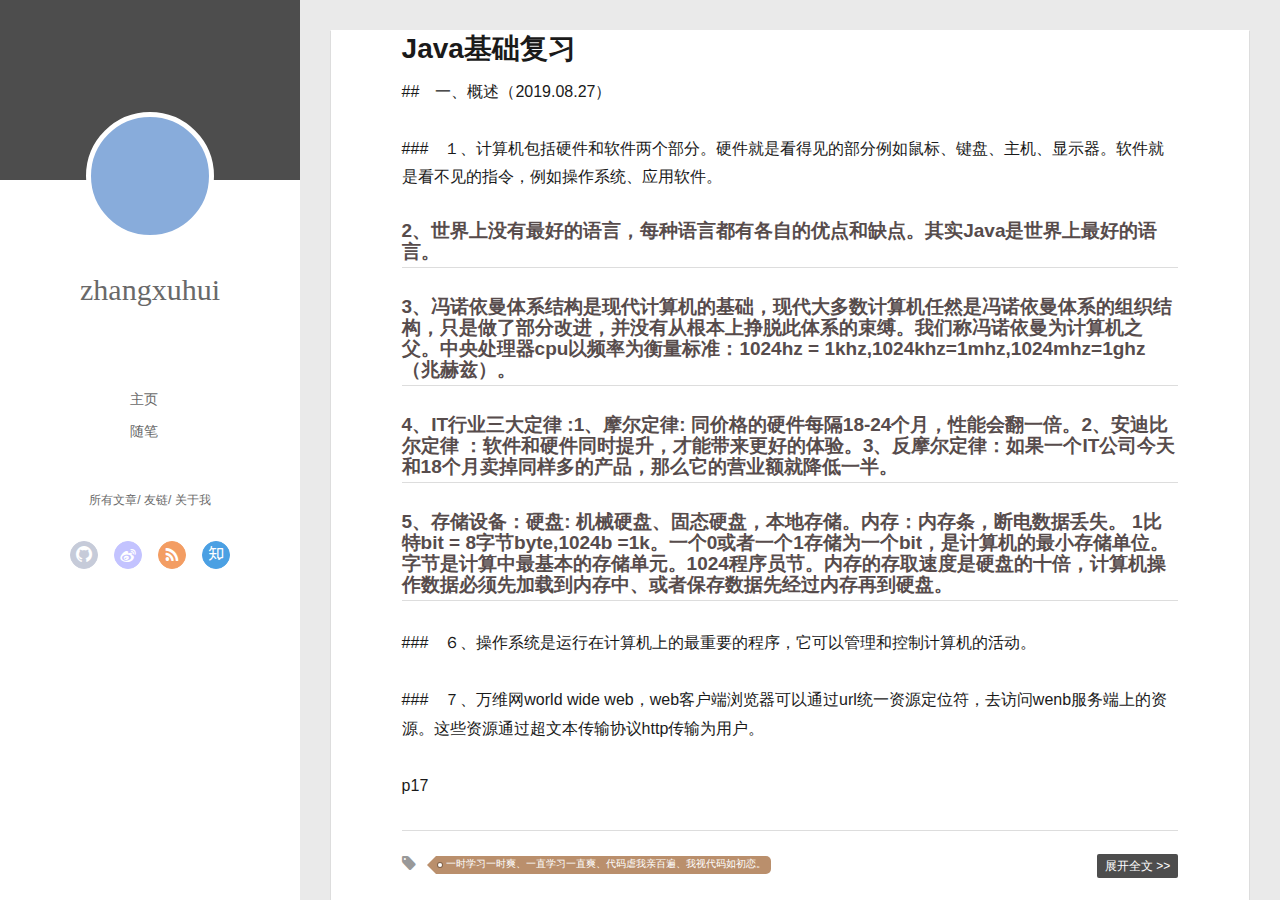
==== commit 7cda5b2f: "Site updated: 2019-08-27 22:32:54" ====
--- a/index.html
+++ b/index.html
@@ -155,24 +155,14 @@
     <article id="post-Java基础复习" class="article article-type-post  article-index" itemscope itemprop="blogPost">
   <div class="article-inner">
     
-      <header class="article-header">
-        
-  
-    <h1 itemprop="name">
-      <a class="article-title" href="/2019/08/27/Java基础复习/">Java基础复习</a>
-    </h1>
-  
-
-        
-        <a href="/2019/08/27/Java基础复习/" class="archive-article-date">
-  	<time datetime="2019-08-27T09:07:18.000Z" itemprop="datePublished"><i class="icon-calendar icon"></i>2019-08-27</time>
-</a>
-        
-      </header>
-    
     <div class="article-entry" itemprop="articleBody">
       
-        <h1 id="Java基础复习"><a href="#Java基础复习" class="headerlink" title="Java基础复习"></a>Java基础复习</h1>
+        <h1 id="Java基础复习"><a href="#Java基础复习" class="headerlink" title="Java基础复习"></a>Java基础复习</h1><p>##　一、概述（2019.08.27）</p>
+<p>###　１、计算机包括硬件和软件两个部分。硬件就是看得见的部分例如鼠标、键盘、主机、显示器。软件就是看不见的指令，例如操作系统、应用软件。</p>
+<h3 id="2、世界上没有最好的语言，每种语言都有各自的优点和缺点。其实Java是世界上最好的语言。"><a href="#2、世界上没有最好的语言，每种语言都有各自的优点和缺点。其实Java是世界上最好的语言。" class="headerlink" title="2、世界上没有最好的语言，每种语言都有各自的优点和缺点。其实Java是世界上最好的语言。"></a>2、世界上没有最好的语言，每种语言都有各自的优点和缺点。其实Java是世界上最好的语言。</h3><h3 id="3、冯诺依曼体系结构是现代计算机的基础，现代大多数计算机任然是冯诺依曼体系的组织结构，只是做了部分改进，并没有从根本上挣脱此体系的束缚。我们称冯诺依曼为计算机之父。中央处理器cpu以频率为衡量标准：1024hz-1khz-1024khz-1mhz-1024mhz-1ghz（兆赫兹）。"><a href="#3、冯诺依曼体系结构是现代计算机的基础，现代大多数计算机任然是冯诺依曼体系的组织结构，只是做了部分改进，并没有从根本上挣脱此体系的束缚。我们称冯诺依曼为计算机之父。中央处理器cpu以频率为衡量标准：1024hz-1khz-1024khz-1mhz-1024mhz-1ghz（兆赫兹）。" class="headerlink" title="3、冯诺依曼体系结构是现代计算机的基础，现代大多数计算机任然是冯诺依曼体系的组织结构，只是做了部分改进，并没有从根本上挣脱此体系的束缚。我们称冯诺依曼为计算机之父。中央处理器cpu以频率为衡量标准：1024hz = 1khz,1024khz=1mhz,1024mhz=1ghz（兆赫兹）。"></a>3、冯诺依曼体系结构是现代计算机的基础，现代大多数计算机任然是冯诺依曼体系的组织结构，只是做了部分改进，并没有从根本上挣脱此体系的束缚。我们称冯诺依曼为计算机之父。中央处理器cpu以频率为衡量标准：1024hz = 1khz,1024khz=1mhz,1024mhz=1ghz（兆赫兹）。</h3><h3 id="4、IT行业三大定律-1、摩尔定律-同价格的硬件每隔18-24个月，性能会翻一倍。2、安迪比尔定律-：软件和硬件同时提升，才能带来更好的体验。3、反摩尔定律：如果一个IT公司今天和18个月卖掉同样多的产品，那么它的营业额就降低一半。"><a href="#4、IT行业三大定律-1、摩尔定律-同价格的硬件每隔18-24个月，性能会翻一倍。2、安迪比尔定律-：软件和硬件同时提升，才能带来更好的体验。3、反摩尔定律：如果一个IT公司今天和18个月卖掉同样多的产品，那么它的营业额就降低一半。" class="headerlink" title="4、IT行业三大定律 :1、摩尔定律:  同价格的硬件每隔18-24个月，性能会翻一倍。2、安迪比尔定律 ：软件和硬件同时提升，才能带来更好的体验。3、反摩尔定律：如果一个IT公司今天和18个月卖掉同样多的产品，那么它的营业额就降低一半。"></a>4、IT行业三大定律 :1、摩尔定律:  同价格的硬件每隔18-24个月，性能会翻一倍。2、安迪比尔定律 ：软件和硬件同时提升，才能带来更好的体验。3、反摩尔定律：如果一个IT公司今天和18个月卖掉同样多的产品，那么它的营业额就降低一半。</h3><h3 id="5、存储设备：硬盘-机械硬盘、固态硬盘，本地存储。内存：内存条，断电数据丢失。-1比特bit-8字节byte-1024b-1k。一个0或者一个1存储为一个bit，是计算机的最小存储单位。字节是计算中最基本的存储单元。1024程序员节。内存的存取速度是硬盘的十倍，计算机操作数据必须先加载到内存中、或者保存数据先经过内存再到硬盘。"><a href="#5、存储设备：硬盘-机械硬盘、固态硬盘，本地存储。内存：内存条，断电数据丢失。-1比特bit-8字节byte-1024b-1k。一个0或者一个1存储为一个bit，是计算机的最小存储单位。字节是计算中最基本的存储单元。1024程序员节。内存的存取速度是硬盘的十倍，计算机操作数据必须先加载到内存中、或者保存数据先经过内存再到硬盘。" class="headerlink" title="5、存储设备：硬盘: 机械硬盘、固态硬盘，本地存储。内存：内存条，断电数据丢失。    1比特bit = 8字节byte,1024b =1k。一个0或者一个1存储为一个bit，是计算机的最小存储单位。字节是计算中最基本的存储单元。1024程序员节。内存的存取速度是硬盘的十倍，计算机操作数据必须先加载到内存中、或者保存数据先经过内存再到硬盘。"></a>5、存储设备：硬盘: 机械硬盘、固态硬盘，本地存储。内存：内存条，断电数据丢失。    1比特bit = 8字节byte,1024b =1k。一个0或者一个1存储为一个bit，是计算机的最小存储单位。字节是计算中最基本的存储单元。1024程序员节。内存的存取速度是硬盘的十倍，计算机操作数据必须先加载到内存中、或者保存数据先经过内存再到硬盘。</h3><p>###　６、操作系统是运行在计算机上的最重要的程序，它可以管理和控制计算机的活动。</p>
+<p>###　７、万维网world wide web，web客户端浏览器可以通过url统一资源定位符，去访问wenb服务端上的资源。这些资源通过超文本传输协议http传输为用户。</p>
+<p>p17</p>
+
       
 
       
@@ -180,6 +170,17 @@
     <div class="article-info article-info-index">
       
       
+	<div class="article-tag tagcloud">
+		<i class="icon-price-tags icon"></i>
+		<ul class="article-tag-list">
+			 
+        		<li class="article-tag-list-item">
+        			<a href="javascript:void(0)" class="js-tag article-tag-list-link color3">一时学习一时爽、一直学习一直爽、代码虐我亲百遍、我视代码如初恋。</a>
+        		</li>
+      		
+		</ul>
+	</div>
+
       
 
       
@@ -470,6 +471,10 @@
             <input type="checkbox" q-on="click:toggleTag(e)" q-attr="checked:showTags">
           </label>
           <ul class="article-tag-list" q-show="showTags">
+             
+              <li class="article-tag-list-item">
+                <a href="javascript:void(0)" class="js-tag color3">一时学习一时爽、一直学习一直爽、代码虐我亲百遍、我视代码如初恋。</a>
+              </li>
             
             <div class="clearfix"></div>
           </ul>
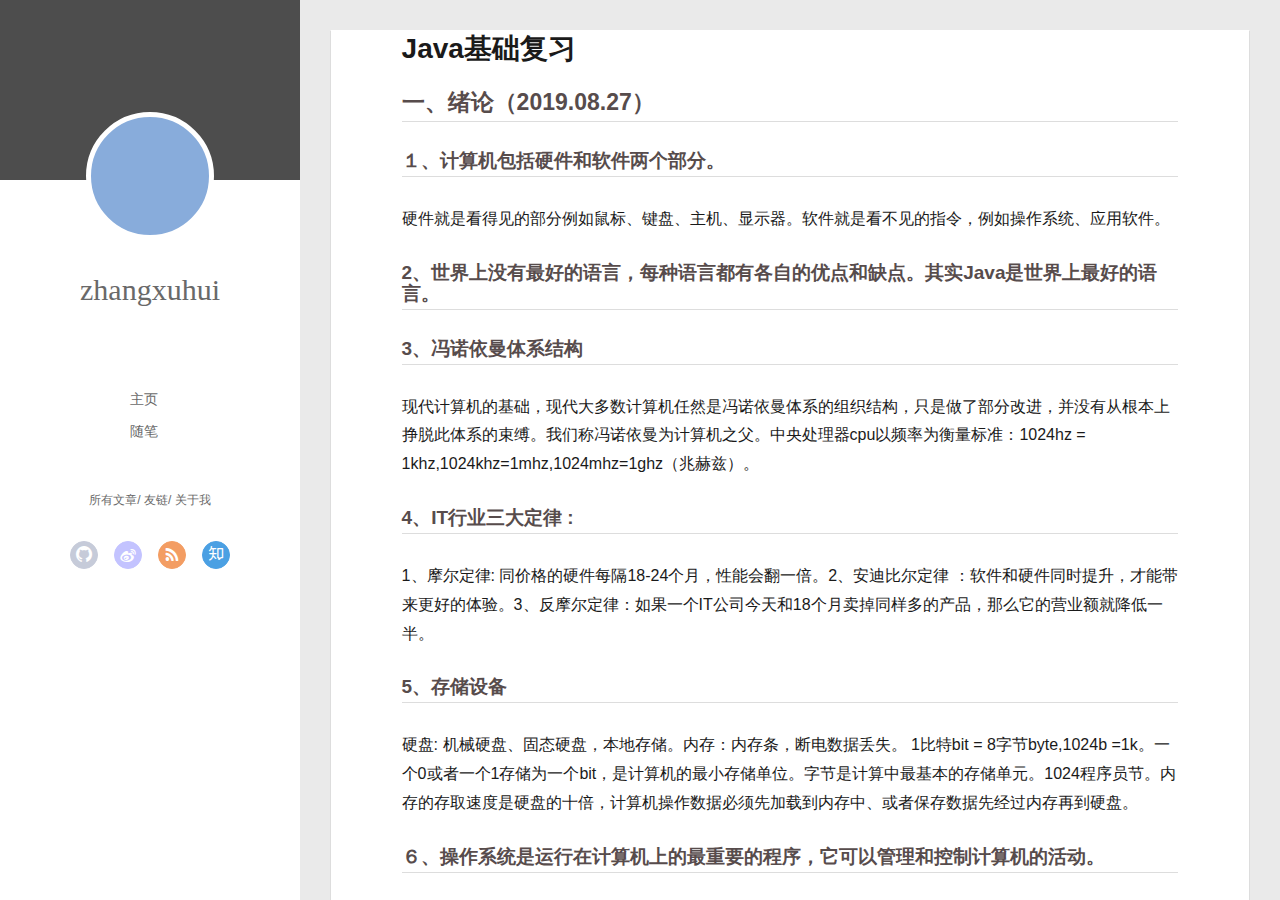
==== commit 577edc68: "Site updated: 2019-08-29 17:19:40" ====
--- a/index.html
+++ b/index.html
@@ -157,11 +157,45 @@
     
     <div class="article-entry" itemprop="articleBody">
       
-        <h1 id="Java基础复习"><a href="#Java基础复习" class="headerlink" title="Java基础复习"></a>Java基础复习</h1><p>##　一、概述（2019.08.27）</p>
-<p>###　１、计算机包括硬件和软件两个部分。硬件就是看得见的部分例如鼠标、键盘、主机、显示器。软件就是看不见的指令，例如操作系统、应用软件。</p>
-<h3 id="2、世界上没有最好的语言，每种语言都有各自的优点和缺点。其实Java是世界上最好的语言。"><a href="#2、世界上没有最好的语言，每种语言都有各自的优点和缺点。其实Java是世界上最好的语言。" class="headerlink" title="2、世界上没有最好的语言，每种语言都有各自的优点和缺点。其实Java是世界上最好的语言。"></a>2、世界上没有最好的语言，每种语言都有各自的优点和缺点。其实Java是世界上最好的语言。</h3><h3 id="3、冯诺依曼体系结构是现代计算机的基础，现代大多数计算机任然是冯诺依曼体系的组织结构，只是做了部分改进，并没有从根本上挣脱此体系的束缚。我们称冯诺依曼为计算机之父。中央处理器cpu以频率为衡量标准：1024hz-1khz-1024khz-1mhz-1024mhz-1ghz（兆赫兹）。"><a href="#3、冯诺依曼体系结构是现代计算机的基础，现代大多数计算机任然是冯诺依曼体系的组织结构，只是做了部分改进，并没有从根本上挣脱此体系的束缚。我们称冯诺依曼为计算机之父。中央处理器cpu以频率为衡量标准：1024hz-1khz-1024khz-1mhz-1024mhz-1ghz（兆赫兹）。" class="headerlink" title="3、冯诺依曼体系结构是现代计算机的基础，现代大多数计算机任然是冯诺依曼体系的组织结构，只是做了部分改进，并没有从根本上挣脱此体系的束缚。我们称冯诺依曼为计算机之父。中央处理器cpu以频率为衡量标准：1024hz = 1khz,1024khz=1mhz,1024mhz=1ghz（兆赫兹）。"></a>3、冯诺依曼体系结构是现代计算机的基础，现代大多数计算机任然是冯诺依曼体系的组织结构，只是做了部分改进，并没有从根本上挣脱此体系的束缚。我们称冯诺依曼为计算机之父。中央处理器cpu以频率为衡量标准：1024hz = 1khz,1024khz=1mhz,1024mhz=1ghz（兆赫兹）。</h3><h3 id="4、IT行业三大定律-1、摩尔定律-同价格的硬件每隔18-24个月，性能会翻一倍。2、安迪比尔定律-：软件和硬件同时提升，才能带来更好的体验。3、反摩尔定律：如果一个IT公司今天和18个月卖掉同样多的产品，那么它的营业额就降低一半。"><a href="#4、IT行业三大定律-1、摩尔定律-同价格的硬件每隔18-24个月，性能会翻一倍。2、安迪比尔定律-：软件和硬件同时提升，才能带来更好的体验。3、反摩尔定律：如果一个IT公司今天和18个月卖掉同样多的产品，那么它的营业额就降低一半。" class="headerlink" title="4、IT行业三大定律 :1、摩尔定律:  同价格的硬件每隔18-24个月，性能会翻一倍。2、安迪比尔定律 ：软件和硬件同时提升，才能带来更好的体验。3、反摩尔定律：如果一个IT公司今天和18个月卖掉同样多的产品，那么它的营业额就降低一半。"></a>4、IT行业三大定律 :1、摩尔定律:  同价格的硬件每隔18-24个月，性能会翻一倍。2、安迪比尔定律 ：软件和硬件同时提升，才能带来更好的体验。3、反摩尔定律：如果一个IT公司今天和18个月卖掉同样多的产品，那么它的营业额就降低一半。</h3><h3 id="5、存储设备：硬盘-机械硬盘、固态硬盘，本地存储。内存：内存条，断电数据丢失。-1比特bit-8字节byte-1024b-1k。一个0或者一个1存储为一个bit，是计算机的最小存储单位。字节是计算中最基本的存储单元。1024程序员节。内存的存取速度是硬盘的十倍，计算机操作数据必须先加载到内存中、或者保存数据先经过内存再到硬盘。"><a href="#5、存储设备：硬盘-机械硬盘、固态硬盘，本地存储。内存：内存条，断电数据丢失。-1比特bit-8字节byte-1024b-1k。一个0或者一个1存储为一个bit，是计算机的最小存储单位。字节是计算中最基本的存储单元。1024程序员节。内存的存取速度是硬盘的十倍，计算机操作数据必须先加载到内存中、或者保存数据先经过内存再到硬盘。" class="headerlink" title="5、存储设备：硬盘: 机械硬盘、固态硬盘，本地存储。内存：内存条，断电数据丢失。    1比特bit = 8字节byte,1024b =1k。一个0或者一个1存储为一个bit，是计算机的最小存储单位。字节是计算中最基本的存储单元。1024程序员节。内存的存取速度是硬盘的十倍，计算机操作数据必须先加载到内存中、或者保存数据先经过内存再到硬盘。"></a>5、存储设备：硬盘: 机械硬盘、固态硬盘，本地存储。内存：内存条，断电数据丢失。    1比特bit = 8字节byte,1024b =1k。一个0或者一个1存储为一个bit，是计算机的最小存储单位。字节是计算中最基本的存储单元。1024程序员节。内存的存取速度是硬盘的十倍，计算机操作数据必须先加载到内存中、或者保存数据先经过内存再到硬盘。</h3><p>###　６、操作系统是运行在计算机上的最重要的程序，它可以管理和控制计算机的活动。</p>
-<p>###　７、万维网world wide web，web客户端浏览器可以通过url统一资源定位符，去访问wenb服务端上的资源。这些资源通过超文本传输协议http传输为用户。</p>
-<p>p17</p>
+        <h1 id="Java基础复习"><a href="#Java基础复习" class="headerlink" title="Java基础复习"></a>Java基础复习</h1><h2 id="一、绪论（2019-08-27）"><a href="#一、绪论（2019-08-27）" class="headerlink" title="一、绪论（2019.08.27）"></a>一、绪论（2019.08.27）</h2><h3 id="１、计算机包括硬件和软件两个部分。"><a href="#１、计算机包括硬件和软件两个部分。" class="headerlink" title="１、计算机包括硬件和软件两个部分。"></a>１、计算机包括硬件和软件两个部分。</h3><p>硬件就是看得见的部分例如鼠标、键盘、主机、显示器。软件就是看不见的指令，例如操作系统、应用软件。</p>
+<h3 id="2、世界上没有最好的语言，每种语言都有各自的优点和缺点。其实Java是世界上最好的语言。"><a href="#2、世界上没有最好的语言，每种语言都有各自的优点和缺点。其实Java是世界上最好的语言。" class="headerlink" title="2、世界上没有最好的语言，每种语言都有各自的优点和缺点。其实Java是世界上最好的语言。"></a>2、世界上没有最好的语言，每种语言都有各自的优点和缺点。其实Java是世界上最好的语言。</h3><h3 id="3、冯诺依曼体系结构"><a href="#3、冯诺依曼体系结构" class="headerlink" title="3、冯诺依曼体系结构"></a>3、冯诺依曼体系结构</h3><p>现代计算机的基础，现代大多数计算机任然是冯诺依曼体系的组织结构，只是做了部分改进，并没有从根本上挣脱此体系的束缚。我们称冯诺依曼为计算机之父。中央处理器cpu以频率为衡量标准：1024hz = 1khz,1024khz=1mhz,1024mhz=1ghz（兆赫兹）。</p>
+<h3 id="4、IT行业三大定律"><a href="#4、IT行业三大定律" class="headerlink" title="4、IT行业三大定律 :"></a>4、IT行业三大定律 :</h3><p>1、摩尔定律:  同价格的硬件每隔18-24个月，性能会翻一倍。2、安迪比尔定律 ：软件和硬件同时提升，才能带来更好的体验。3、反摩尔定律：如果一个IT公司今天和18个月卖掉同样多的产品，那么它的营业额就降低一半。</p>
+<h3 id="5、存储设备"><a href="#5、存储设备" class="headerlink" title="5、存储设备"></a>5、存储设备</h3><p>硬盘: 机械硬盘、固态硬盘，本地存储。内存：内存条，断电数据丢失。    1比特bit = 8字节byte,1024b =1k。一个0或者一个1存储为一个bit，是计算机的最小存储单位。字节是计算中最基本的存储单元。1024程序员节。内存的存取速度是硬盘的十倍，计算机操作数据必须先加载到内存中、或者保存数据先经过内存再到硬盘。</p>
+<h3 id="６、操作系统是运行在计算机上的最重要的程序，它可以管理和控制计算机的活动。"><a href="#６、操作系统是运行在计算机上的最重要的程序，它可以管理和控制计算机的活动。" class="headerlink" title="６、操作系统是运行在计算机上的最重要的程序，它可以管理和控制计算机的活动。"></a>６、操作系统是运行在计算机上的最重要的程序，它可以管理和控制计算机的活动。</h3><h3 id="７、万维网world-wide-web"><a href="#７、万维网world-wide-web" class="headerlink" title="７、万维网world wide web"></a>７、万维网world wide web</h3><p>web客户端浏览器可以通过url统一资源定位符，去访问wenb服务端上的资源。这些资源通过超文本传输协议http传输为用户。</p>
+<h3 id="8、java语言应用场景："><a href="#8、java语言应用场景：" class="headerlink" title="8、java语言应用场景："></a>8、java语言应用场景：</h3><p>Java基础是JavaeEE，大数据、android开发的基石。</p>
+<h2 id="二、Java语言概述（2019-08-28）"><a href="#二、Java语言概述（2019-08-28）" class="headerlink" title="二、Java语言概述（2019.08.28）"></a>二、Java语言概述（2019.08.28）</h2><h3 id="1、人机交互方式"><a href="#1、人机交互方式" class="headerlink" title="1、人机交互方式"></a>1、人机交互方式</h3><p>图形化界面GUI： 简单直观、便于操作、易于接受。命令行方式CLI：输入特定的指令完成操作，需要记住一些命令。</p>
+<figure class="highlight java"><table><tr><td class="gutter"><pre><span class="line">1</span><br><span class="line">2</span><br><span class="line">3</span><br><span class="line">4</span><br><span class="line">5</span><br><span class="line">6</span><br><span class="line">7</span><br><span class="line">8</span><br><span class="line">9</span><br><span class="line">10</span><br></pre></td><td class="code"><pre><span class="line">win+r 输入cmd 打开命令提示窗口</span><br><span class="line">dir 列出当前目录下的所有文件及文件夹</span><br><span class="line">md 创建目录（文件夹）</span><br><span class="line">rd 删除目录</span><br><span class="line">cd 进入指定目录</span><br><span class="line">cd.. 返回上级目录</span><br><span class="line">cd/ 返回根目录</span><br><span class="line">del 删除文件</span><br><span class="line">exit 退出</span><br><span class="line">echo javase&gt;<span class="number">1</span>.doc 将指定的数据写入新建的文件中</span><br></pre></td></tr></table></figure>
+
+<h3 id="2、Java语言的分类"><a href="#2、Java语言的分类" class="headerlink" title="2、Java语言的分类"></a>2、Java语言的分类</h3><h3 id="JavaSE标准版、JavaEE企业版、JavaME移动版"><a href="#JavaSE标准版、JavaEE企业版、JavaME移动版" class="headerlink" title="JavaSE标准版、JavaEE企业版、JavaME移动版"></a>JavaSE标准版、JavaEE企业版、JavaME移动版</h3><h3 id="3、Java语言的特点"><a href="#3、Java语言的特点" class="headerlink" title="3、Java语言的特点"></a>3、Java语言的特点</h3><p>面对对象、安全、开源、跨平台、解释型、健壮性、多线程、去掉指针、自动的垃圾回收机制。</p>
+<h3 id="4、JVM"><a href="#4、JVM" class="headerlink" title="4、JVM"></a>4、JVM</h3><p>不同操作系统有不同的jvm，一次编译处处运行，。垃圾回收机制：自动的垃圾回收机制，但还是要回去出现内存溢出（内存空间已不足供继续使用）、内存泄漏（没有任何的引用的对象没有被回收），内存泄漏最终会导致内存溢出。（2019.08.29）</p>
+<h3 id="5、JDK"><a href="#5、JDK" class="headerlink" title="5、JDK"></a>5、JDK</h3><p>java开发工具包，包含：JRE+java开发工具集，JRE又包含：jvm+java类库。</p>
+<h3 id="6、JDK的安装目录"><a href="#6、JDK的安装目录" class="headerlink" title="6、JDK的安装目录"></a>6、JDK的安装目录</h3><p>不应该有中文，不要使用默认的路径，最好安装在SSD固态硬盘，提高运行速度。JRE运行在环境可以不安装，但是建议安装，因为使用esclipse要加载独立的jre。安装目录：bin工具，lib  jar包。</p>
+<h3 id="7、环境变量的配置path"><a href="#7、环境变量的配置path" class="headerlink" title="7、环境变量的配置path"></a>7、环境变量的配置path</h3><p>提供windows命令行中指令的可执行文件路径，当我们在命令行中键入指令时，根据环境变量中的path值，找到对应的指令可执行文件进行执行，是提供给计算机系统的。classpath:jdk1.6之后不用配置也不建议配置，如果配置也要配置正确，其作用是告诉jvm系统中class文件的路径。</p>
+<figure class="highlight java"><table><tr><td class="gutter"><pre><span class="line">1</span><br><span class="line">2</span><br></pre></td><td class="code"><pre><span class="line">JAVA_HOME D:\SystemForJava\java_1.8</span><br><span class="line">Path %JAVA_HOME%\bin</span><br></pre></td></tr></table></figure>
+
+<h3 id="8、第一个Java程序"><a href="#8、第一个Java程序" class="headerlink" title="8、第一个Java程序"></a>8、第一个Java程序</h3><figure class="highlight java"><table><tr><td class="gutter"><pre><span class="line">1</span><br><span class="line">2</span><br><span class="line">3</span><br><span class="line">4</span><br><span class="line">5</span><br><span class="line">6</span><br><span class="line">7</span><br><span class="line">8</span><br><span class="line">9</span><br><span class="line">10</span><br><span class="line">11</span><br></pre></td><td class="code"><pre><span class="line"><span class="keyword">package</span> com.ybjt.study01;</span><br><span class="line"></span><br><span class="line"><span class="comment">/**</span></span><br><span class="line"><span class="comment"> * <span class="doctag">@author</span> zxh</span></span><br><span class="line"><span class="comment"> * <span class="doctag">@create</span> 2019-08-29 14:26</span></span><br><span class="line"><span class="comment"> */</span></span><br><span class="line"><span class="keyword">public</span> <span class="class"><span class="keyword">class</span> <span class="title">HelloWorld</span> </span>&#123;</span><br><span class="line">    <span class="function"><span class="keyword">public</span> <span class="keyword">static</span> <span class="keyword">void</span> <span class="title">main</span><span class="params">(String [] args)</span></span>&#123;</span><br><span class="line">        System.out.println(<span class="string">"Hello World"</span>);</span><br><span class="line">    &#125;</span><br><span class="line">&#125;</span><br></pre></td></tr></table></figure>
+
+<h3 id="9、Java中的注释"><a href="#9、Java中的注释" class="headerlink" title="9、Java中的注释"></a>9、Java中的注释</h3><figure class="highlight java"><table><tr><td class="gutter"><pre><span class="line">1</span><br><span class="line">2</span><br><span class="line">3</span><br><span class="line">4</span><br><span class="line">5</span><br><span class="line">6</span><br><span class="line">7</span><br><span class="line">8</span><br><span class="line">9</span><br><span class="line">10</span><br><span class="line">11</span><br><span class="line">12</span><br><span class="line">13</span><br><span class="line">14</span><br><span class="line">15</span><br><span class="line">16</span><br><span class="line">17</span><br><span class="line">18</span><br><span class="line">19</span><br><span class="line">20</span><br></pre></td><td class="code"><pre><span class="line"><span class="keyword">package</span> com.ybjt.study01;</span><br><span class="line"></span><br><span class="line"><span class="comment">/**</span></span><br><span class="line"><span class="comment"> * 单行、多行注释不参与编译，生成的class文件中不包含注释信息，</span></span><br><span class="line"><span class="comment"> * 对程序解释说明，增强可读性。可以简单的调试程序。</span></span><br><span class="line"><span class="comment"> * 文档注释：注释内容可以被JDK提供的工具javadoc所解析，形成一套以网页文件形式体现的该程序的说明文件</span></span><br><span class="line"><span class="comment"> * <span class="doctag">@author</span> zxh</span></span><br><span class="line"><span class="comment"> * <span class="doctag">@create</span> 2019-08-29 14:26</span></span><br><span class="line"><span class="comment"> */</span></span><br><span class="line"><span class="keyword">public</span> <span class="class"><span class="keyword">class</span> <span class="title">HelloWorld</span> </span>&#123;</span><br><span class="line">    <span class="function"><span class="keyword">public</span> <span class="keyword">static</span> <span class="keyword">void</span> <span class="title">main</span><span class="params">(String [] args)</span></span>&#123;</span><br><span class="line">        System.out.println(<span class="string">"Hello World"</span>);</span><br><span class="line">       <span class="comment">/*</span></span><br><span class="line"><span class="comment">        System.out.println("Hello World");输出换行</span></span><br><span class="line"><span class="comment">        System.out.print("Hello World");输出不换行</span></span><br><span class="line"><span class="comment">        System.out.println("Hello World");多行注释：注释多行，不可以嵌套使用</span></span><br><span class="line"><span class="comment">        */</span></span><br><span class="line">        <span class="comment">//System.out.println("Hello World");单行注释：注释一行</span></span><br><span class="line">    &#125;</span><br><span class="line">&#125;</span><br></pre></td></tr></table></figure>
+
+<h3 id="10、API"><a href="#10、API" class="headerlink" title="10、API"></a>10、API</h3><p>Java提供的基本编程接口，API文档即API的使用说明书。一个java源文件可以声明多个class，但是只能有一个类是被public修饰的，且只能加在和文件名同名的类上。即public修饰的类名和文件名相同。程序是入口是main方法，格式固定。每一个语句都一；结尾。每一个语句单独占一行。</p>
+<h2 id="三、Java基础"><a href="#三、Java基础" class="headerlink" title="三、Java基础"></a>三、Java基础</h2><h3 id="1、关键字与保留字"><a href="#1、关键字与保留字" class="headerlink" title="1、关键字与保留字"></a>1、关键字与保留字</h3><p>关键字：被java语言赋予了特殊含义，用作专门用途的单词，关键字中的所有单词都小写。calss public 等..</p>
+<p>保留字：现有的java版本没有使用，以后的版本有可能使用。goto，const</p>
+<h3 id="2、标识符"><a href="#2、标识符" class="headerlink" title="2、标识符"></a>2、标识符</h3><p>定义：变量、方法和类等要素命名时使用的字符序列。凡是可以自己定义名字的地方都叫标识符。</p>
+<p>定义规则：1.由26个英文大小写字母、数字0-9，_ 或$组成。2.数字不可以开头 3.不可以使用关键字和保留字但能包含。4.严格区分大小写，长度无限制。5.不能包含空格。驼峰原则，见名知意。（也可以使用，但是不建议使用）</p>
+<figure class="highlight xml"><table><tr><td class="gutter"><pre><span class="line">1</span><br><span class="line">2</span><br><span class="line">3</span><br><span class="line">4</span><br><span class="line">5</span><br><span class="line">6</span><br></pre></td><td class="code"><pre><span class="line">java中命名规范：</span><br><span class="line">    包名：xxx 全部小写</span><br><span class="line">    类名、接口名：XxxYyy</span><br><span class="line">    方法名：xxYyy</span><br><span class="line">    变量名：xxxYyyy</span><br><span class="line">    常量名：XXX_YYY</span><br></pre></td></tr></table></figure>
+
+<h3 id="3、变量"><a href="#3、变量" class="headerlink" title="3、变量"></a>3、变量</h3><h4 id="1、概念："><a href="#1、概念：" class="headerlink" title="1、概念："></a>1、概念：</h4><p>内存中的一块存储区域，改区域中的数据可以在同一范围内不断变化，变量是程序中最基本的存储单元，包含变量类型，变量名和变量值。</p>
+<h4 id="2、使用："><a href="#2、使用：" class="headerlink" title="2、使用："></a>2、使用：</h4><p>每个变量学习必须先声明后使用，通过变量名来访问保存的数据，变量的作用域在一对{}内才有效，同一作用域内不能定义同名的变量。</p>
+<h4 id="3、基本数据类型的分类-8种"><a href="#3、基本数据类型的分类-8种" class="headerlink" title="3、基本数据类型的分类(8种)"></a>3、基本数据类型的分类(8种)</h4><p>整数型：byte short int long    /字节（-128-127）2字节 4字节 8字节    / 1byte=8bit  /  默认为int型的，声明long型变量末尾加”L”, long num = 123132132L;日常使用为int类型的变量已足够使用。</p>
+<p>浮点型（带小数的数值）：float单精度 double双精度 / 4字节 8字节 / float表示数值的范围比long还大 / 默认为double类型的，声明float类型的要在末尾加”f”或者”F”。日常使用为double类型的变量已足够使用。</p>
+<p>字符型：char 1字符 = 2字节，char str = ‘a’ ；单引号包围且只能写一个字符，转义字符：\t制表符 \n换行符，使用unicode，char str = ‘\u0043’</p>
+<p>布尔型：boolean</p>
+<p>引用数据类型：类、接口、数组</p>
+<p>按位置分类：成员变量 局部变量</p>
+<figure class="highlight java"><table><tr><td class="gutter"><pre><span class="line">1</span><br><span class="line">2</span><br><span class="line">3</span><br><span class="line">4</span><br><span class="line">5</span><br><span class="line">6</span><br><span class="line">7</span><br><span class="line">8</span><br><span class="line">9</span><br><span class="line">10</span><br><span class="line">11</span><br><span class="line">12</span><br><span class="line">13</span><br><span class="line">14</span><br><span class="line">15</span><br><span class="line">16</span><br><span class="line">17</span><br><span class="line">18</span><br><span class="line">19</span><br><span class="line">20</span><br><span class="line">21</span><br><span class="line">22</span><br></pre></td><td class="code"><pre><span class="line"><span class="keyword">package</span> com.ybjt.study01;</span><br><span class="line"></span><br><span class="line"><span class="comment">/**</span></span><br><span class="line"><span class="comment"> * 变量</span></span><br><span class="line"><span class="comment"> * <span class="doctag">@author</span> zxh</span></span><br><span class="line"><span class="comment"> * <span class="doctag">@create</span> 2019-08-29 16:12</span></span><br><span class="line"><span class="comment"> */</span></span><br><span class="line"><span class="keyword">public</span> <span class="class"><span class="keyword">class</span> <span class="title">variate</span> </span>&#123;</span><br><span class="line">    <span class="function"><span class="keyword">public</span> <span class="keyword">static</span> <span class="keyword">void</span> <span class="title">main</span><span class="params">(String[] args)</span> </span>&#123;</span><br><span class="line">        <span class="comment">//先声明后使用</span></span><br><span class="line">        <span class="keyword">int</span> age = <span class="number">18</span> ;</span><br><span class="line">        <span class="keyword">double</span> num = <span class="number">1.0</span>;</span><br><span class="line">        <span class="keyword">long</span> s = <span class="number">11115555555L</span>;</span><br><span class="line">        <span class="keyword">char</span> sts = <span class="string">'\u0043'</span>;</span><br><span class="line">        <span class="keyword">char</span> str = <span class="string">'a'</span>；</span><br><span class="line">        System.out.println(sts);</span><br><span class="line">        System.out.println(str);</span><br><span class="line">        System.out.println(s);</span><br><span class="line">        System.out.println(age);</span><br><span class="line">        System.out.println(num);</span><br><span class="line">    &#125;</span><br><span class="line">&#125;</span><br></pre></td></tr></table></figure>
+
+<h3 id="4、字符集"><a href="#4、字符集" class="headerlink" title="4、字符集"></a>4、字符集</h3><p>​    字符编码（英语：Character encoding）也称字集码，是把<a href="https://baike.baidu.com/item/字符集" target="_blank" rel="noopener">字符集</a>中的<a href="https://baike.baidu.com/item/字符/4768913" target="_blank" rel="noopener">字符</a><a href="https://baike.baidu.com/item/编码" target="_blank" rel="noopener">编码</a>为指定<a href="https://baike.baidu.com/item/集合" target="_blank" rel="noopener">集合</a>中某一<a href="https://baike.baidu.com/item/对象/17158" target="_blank" rel="noopener">对象</a>（例如：<a href="https://baike.baidu.com/item/比特/3431582" target="_blank" rel="noopener">比特</a>模式、<a href="https://baike.baidu.com/item/自然数/385394" target="_blank" rel="noopener">自然数</a><a href="https://baike.baidu.com/item/序列/1302588" target="_blank" rel="noopener">序列</a>、8位组或者<a href="https://baike.baidu.com/item/电脉冲/10706490" target="_blank" rel="noopener">电脉冲</a>），以便<a href="https://baike.baidu.com/item/文本/5443630" target="_blank" rel="noopener">文本</a>在<a href="https://baike.baidu.com/item/计算机/140338" target="_blank" rel="noopener">计算机</a>中存储和通过<a href="https://baike.baidu.com/item/通信" target="_blank" rel="noopener">通信</a><a href="https://baike.baidu.com/item/网络" target="_blank" rel="noopener">网络</a>的传递。unicode，utf-8，gbk ,</p>
+<p>p53</p>
 
       
 
@@ -186,95 +220,6 @@
       
         <p class="article-more-link">
           <a class="article-more-a" href="/2019/08/27/Java基础复习/">展开全文 >></a>
-        </p>
-      
-
-      
-      <div class="clearfix"></div>
-    </div>
-  </div>
-</article>
-
-<aside class="wrap-side-operation">
-    <div class="mod-side-operation">
-        
-        <div class="jump-container" id="js-jump-container" style="display:none;">
-            <a href="javascript:void(0)" class="mod-side-operation__jump-to-top">
-                <i class="icon-font icon-back"></i>
-            </a>
-            <div id="js-jump-plan-container" class="jump-plan-container" style="top: -11px;">
-                <i class="icon-font icon-plane jump-plane"></i>
-            </div>
-        </div>
-        
-        
-    </div>
-</aside>
-
-
-
-
-  
-    <article id="post-springboot入门" class="article article-type-post  article-index" itemscope itemprop="blogPost">
-  <div class="article-inner">
-    
-      <header class="article-header">
-        
-  
-    <h1 itemprop="name">
-      <a class="article-title" href="/2019/08/23/springboot入门/">springboot入门</a>
-    </h1>
-  
-
-        
-        <a href="/2019/08/23/springboot入门/" class="archive-article-date">
-  	<time datetime="2019-08-23T11:43:44.000Z" itemprop="datePublished"><i class="icon-calendar icon"></i>2019-08-23</time>
-</a>
-        
-      </header>
-    
-    <div class="article-entry" itemprop="articleBody">
-      
-        <h1 id="Spring-boot-入门学习"><a href="#Spring-boot-入门学习" class="headerlink" title="Spring boot 入门学习"></a>Spring boot 入门学习</h1><h2 id="1-入门之Hello-world-先配置好JDK，maven，开发工具"><a href="#1-入门之Hello-world-先配置好JDK，maven，开发工具" class="headerlink" title="1.入门之Hello world(先配置好JDK，maven，开发工具)"></a>1.入门之Hello world(先配置好JDK，maven，开发工具)</h2><h3 id="1-1创建maven项目，添加依赖"><a href="#1-1创建maven项目，添加依赖" class="headerlink" title="1.1创建maven项目，添加依赖"></a>1.1创建maven项目，添加依赖</h3><figure class="highlight xml"><table><tr><td class="gutter"><pre><span class="line">1</span><br><span class="line">2</span><br><span class="line">3</span><br><span class="line">4</span><br><span class="line">5</span><br><span class="line">6</span><br><span class="line">7</span><br><span class="line">8</span><br><span class="line">9</span><br><span class="line">10</span><br><span class="line">11</span><br><span class="line">12</span><br><span class="line">13</span><br><span class="line">14</span><br><span class="line">15</span><br><span class="line">16</span><br><span class="line">17</span><br><span class="line">18</span><br><span class="line">19</span><br><span class="line">20</span><br><span class="line">21</span><br><span class="line">22</span><br></pre></td><td class="code"><pre><span class="line"><span class="comment">&lt;!--引入父项目依赖--&gt;</span></span><br><span class="line"><span class="tag">&lt;<span class="name">parent</span>&gt;</span></span><br><span class="line">    <span class="tag">&lt;<span class="name">groupId</span>&gt;</span>org.springframework.boot<span class="tag">&lt;/<span class="name">groupId</span>&gt;</span></span><br><span class="line">    <span class="tag">&lt;<span class="name">artifactId</span>&gt;</span>spring-boot-starter-parent<span class="tag">&lt;/<span class="name">artifactId</span>&gt;</span></span><br><span class="line">    <span class="tag">&lt;<span class="name">version</span>&gt;</span>2.1.5.RELEASE<span class="tag">&lt;/<span class="name">version</span>&gt;</span></span><br><span class="line"><span class="tag">&lt;/<span class="name">parent</span>&gt;</span></span><br><span class="line"><span class="comment">&lt;!--WEB启动器--&gt;</span></span><br><span class="line"><span class="tag">&lt;<span class="name">dependencies</span>&gt;</span></span><br><span class="line">    <span class="tag">&lt;<span class="name">dependency</span>&gt;</span></span><br><span class="line">        <span class="tag">&lt;<span class="name">groupId</span>&gt;</span>org.springframework.boot<span class="tag">&lt;/<span class="name">groupId</span>&gt;</span></span><br><span class="line">        <span class="tag">&lt;<span class="name">artifactId</span>&gt;</span>spring-boot-starter-web<span class="tag">&lt;/<span class="name">artifactId</span>&gt;</span></span><br><span class="line">    <span class="tag">&lt;/<span class="name">dependency</span>&gt;</span></span><br><span class="line"><span class="tag">&lt;/<span class="name">dependencies</span>&gt;</span></span><br><span class="line"><span class="comment">&lt;!--打包插件--&gt;</span></span><br><span class="line"><span class="tag">&lt;<span class="name">build</span>&gt;</span></span><br><span class="line">    <span class="tag">&lt;<span class="name">plugins</span>&gt;</span></span><br><span class="line">        <span class="tag">&lt;<span class="name">plugin</span>&gt;</span></span><br><span class="line">            <span class="tag">&lt;<span class="name">groupId</span>&gt;</span>org.springframework.boot<span class="tag">&lt;/<span class="name">groupId</span>&gt;</span></span><br><span class="line">            <span class="tag">&lt;<span class="name">artifactId</span>&gt;</span>spring-boot-maven-plugin<span class="tag">&lt;/<span class="name">artifactId</span>&gt;</span></span><br><span class="line">        <span class="tag">&lt;/<span class="name">plugin</span>&gt;</span></span><br><span class="line">    <span class="tag">&lt;/<span class="name">plugins</span>&gt;</span></span><br><span class="line"><span class="tag">&lt;/<span class="name">build</span>&gt;</span></span><br></pre></td></tr></table></figure>
-
-<h3 id="1-2编写controller"><a href="#1-2编写controller" class="headerlink" title="1.2编写controller"></a>1.2编写controller</h3><figure class="highlight java"><table><tr><td class="gutter"><pre><span class="line">1</span><br><span class="line">2</span><br><span class="line">3</span><br><span class="line">4</span><br><span class="line">5</span><br><span class="line">6</span><br><span class="line">7</span><br><span class="line">8</span><br><span class="line">9</span><br><span class="line">10</span><br><span class="line">11</span><br><span class="line">12</span><br><span class="line">13</span><br></pre></td><td class="code"><pre><span class="line"><span class="comment">/**</span></span><br><span class="line"><span class="comment"> * <span class="doctag">@author</span> zx_h</span></span><br><span class="line"><span class="comment"> * <span class="doctag">@create</span> 2019-05-21 13:27</span></span><br><span class="line"><span class="comment"> */</span></span><br><span class="line"><span class="meta">@Controller</span></span><br><span class="line"><span class="keyword">public</span> <span class="class"><span class="keyword">class</span> <span class="title">HelloController</span> </span>&#123;</span><br><span class="line"></span><br><span class="line">    <span class="meta">@ResponseBody</span></span><br><span class="line">    <span class="meta">@RequestMapping</span>(<span class="string">"/hello"</span>)</span><br><span class="line">    <span class="function"><span class="keyword">public</span> String <span class="title">execute</span><span class="params">()</span></span>&#123;</span><br><span class="line">        <span class="keyword">return</span> <span class="string">"Hello World"</span>;</span><br><span class="line">    &#125;</span><br><span class="line">&#125;</span><br></pre></td></tr></table></figure>
-
-<h3 id="1-3启动类的写法"><a href="#1-3启动类的写法" class="headerlink" title="1.3启动类的写法"></a>1.3启动类的写法</h3><figure class="highlight java"><table><tr><td class="gutter"><pre><span class="line">1</span><br><span class="line">2</span><br><span class="line">3</span><br><span class="line">4</span><br><span class="line">5</span><br><span class="line">6</span><br><span class="line">7</span><br><span class="line">8</span><br><span class="line">9</span><br><span class="line">10</span><br></pre></td><td class="code"><pre><span class="line"><span class="comment">/**</span></span><br><span class="line"><span class="comment"> * <span class="doctag">@author</span> zx_h</span></span><br><span class="line"><span class="comment"> * <span class="doctag">@create</span> 2019-05-21 13:30</span></span><br><span class="line"><span class="comment"> */</span></span><br><span class="line"><span class="meta">@SpringBootApplication</span></span><br><span class="line"><span class="keyword">public</span> <span class="class"><span class="keyword">class</span> <span class="title">HelloApp</span> </span>&#123;</span><br><span class="line">    <span class="function"><span class="keyword">public</span> <span class="keyword">static</span> <span class="keyword">void</span> <span class="title">main</span><span class="params">(String [] args )</span></span>&#123;</span><br><span class="line">        SpringApplication.run(HelloApp.class,args);</span><br><span class="line">    &#125;</span><br><span class="line">&#125;</span><br></pre></td></tr></table></figure>
-
-<p><strong>启动器存放的位置。启动器可以和 controller 位于同一个包下，或者位于 controller 的上一级包中，但是不能放到 controller 的平级以及子包下。</strong></p>
-<h3 id="1-4浏览器查看返回数据"><a href="#1-4浏览器查看返回数据" class="headerlink" title="1.4浏览器查看返回数据"></a>1.4浏览器查看返回数据</h3><p>​        浏览访问：<a href="http://localhost:8080/hello" target="_blank" rel="noopener">http://localhost:8080/hello</a></p>
-<p>​        页面显示：Hello world</p>
-<h2 id="2-spring-boot-整合servlet"><a href="#2-spring-boot-整合servlet" class="headerlink" title="2.spring boot 整合servlet"></a>2.spring boot 整合servlet</h2><h3 id="2-1-通过注解扫描完成-Servlet-组件的注册"><a href="#2-1-通过注解扫描完成-Servlet-组件的注册" class="headerlink" title="2.1 通过注解扫描完成 Servlet 组件的注册"></a>2.1 通过注解扫描完成 Servlet 组件的注册</h3><figure class="highlight java"><table><tr><td class="gutter"><pre><span class="line">1</span><br><span class="line">2</span><br><span class="line">3</span><br><span class="line">4</span><br><span class="line">5</span><br><span class="line">6</span><br><span class="line">7</span><br><span class="line">8</span><br><span class="line">9</span><br><span class="line">10</span><br><span class="line">11</span><br><span class="line">12</span><br></pre></td><td class="code"><pre><span class="line"><span class="comment">/**</span></span><br><span class="line"><span class="comment"> * <span class="doctag">@author</span> zx_h</span></span><br><span class="line"><span class="comment"> * <span class="doctag">@create</span> 2019-05-21 14:14</span></span><br><span class="line"><span class="comment"> */</span></span><br><span class="line"><span class="meta">@WebServlet</span>(name = <span class="string">"firstServlet"</span>,urlPatterns = <span class="string">"/first"</span>)</span><br><span class="line"><span class="keyword">public</span> <span class="class"><span class="keyword">class</span> <span class="title">FirstServlet</span> <span class="keyword">extends</span> <span class="title">HttpServlet</span> </span>&#123;</span><br><span class="line"></span><br><span class="line">    <span class="meta">@Override</span></span><br><span class="line">    <span class="function"><span class="keyword">public</span> <span class="keyword">void</span> <span class="title">service</span><span class="params">(ServletRequest req, ServletResponse res)</span> <span class="keyword">throws</span> ServletException, IOException </span>&#123;</span><br><span class="line">        System.out.print(<span class="string">"servlet-1 执行了。。。。"</span>);</span><br><span class="line">    &#125;</span><br><span class="line">&#125;</span><br></pre></td></tr></table></figure>
-
-<figure class="highlight java"><table><tr><td class="gutter"><pre><span class="line">1</span><br><span class="line">2</span><br><span class="line">3</span><br><span class="line">4</span><br><span class="line">5</span><br><span class="line">6</span><br><span class="line">7</span><br><span class="line">8</span><br><span class="line">9</span><br><span class="line">10</span><br><span class="line">11</span><br><span class="line">12</span><br><span class="line">13</span><br></pre></td><td class="code"><pre><span class="line"><span class="comment">/**</span></span><br><span class="line"><span class="comment"> * <span class="doctag">@author</span> zx_h</span></span><br><span class="line"><span class="comment"> * <span class="doctag">@create</span> 2019-05-21 14:20</span></span><br><span class="line"><span class="comment"> * ServletComponentScan在springboot启动时扫描<span class="doctag">@webservlert</span></span></span><br><span class="line"><span class="comment"> * 并将该类实例化</span></span><br><span class="line"><span class="comment"> */</span></span><br><span class="line"><span class="meta">@SpringBootApplication</span></span><br><span class="line"><span class="meta">@ServletComponentScan</span></span><br><span class="line"><span class="keyword">public</span> <span class="class"><span class="keyword">class</span> <span class="title">App</span> </span>&#123;</span><br><span class="line">    <span class="function"><span class="keyword">public</span> <span class="keyword">static</span> <span class="keyword">void</span> <span class="title">main</span><span class="params">(String [] args)</span></span>&#123;</span><br><span class="line">        SpringApplication.run(App.class,args);</span><br><span class="line">    &#125;</span><br><span class="line">&#125;</span><br></pre></td></tr></table></figure>
-
-<h3 id="2-2-通过方法完成-Servlet-组件的注册"><a href="#2-2-通过方法完成-Servlet-组件的注册" class="headerlink" title="2.2 通过方法完成 Servlet 组件的注册"></a>2.2 通过方法完成 Servlet 组件的注册</h3><figure class="highlight java"><table><tr><td class="gutter"><pre><span class="line">1</span><br><span class="line">2</span><br><span class="line">3</span><br><span class="line">4</span><br><span class="line">5</span><br><span class="line">6</span><br><span class="line">7</span><br><span class="line">8</span><br><span class="line">9</span><br><span class="line">10</span><br><span class="line">11</span><br></pre></td><td class="code"><pre><span class="line"><span class="comment">/**</span></span><br><span class="line"><span class="comment"> * <span class="doctag">@author</span> zx_h</span></span><br><span class="line"><span class="comment"> * <span class="doctag">@create</span> 2019-05-21 14:27 未添加任何注解</span></span><br><span class="line"><span class="comment"> */</span></span><br><span class="line"><span class="keyword">public</span> <span class="class"><span class="keyword">class</span> <span class="title">SecondServlet</span> <span class="keyword">extends</span> <span class="title">HttpServlet</span> </span>&#123;</span><br><span class="line"></span><br><span class="line">    <span class="meta">@Override</span></span><br><span class="line">    <span class="function"><span class="keyword">protected</span> <span class="keyword">void</span> <span class="title">service</span><span class="params">(HttpServletRequest req, HttpServletResponse resp)</span> <span class="keyword">throws</span> ServletException, IOException </span>&#123;</span><br><span class="line">        System.out.println(<span class="string">"second servlert 执行了、、、、"</span>);</span><br><span class="line">    &#125;</span><br><span class="line">&#125;</span><br></pre></td></tr></table></figure>
-
-<figure class="highlight java"><table><tr><td class="gutter"><pre><span class="line">1</span><br><span class="line">2</span><br><span class="line">3</span><br><span class="line">4</span><br><span class="line">5</span><br><span class="line">6</span><br><span class="line">7</span><br><span class="line">8</span><br><span class="line">9</span><br><span class="line">10</span><br><span class="line">11</span><br><span class="line">12</span><br><span class="line">13</span><br><span class="line">14</span><br><span class="line">15</span><br><span class="line">16</span><br><span class="line">17</span><br></pre></td><td class="code"><pre><span class="line"><span class="comment">/**</span></span><br><span class="line"><span class="comment"> * <span class="doctag">@author</span> zx_h</span></span><br><span class="line"><span class="comment"> * <span class="doctag">@create</span> 2019-05-21 14:29</span></span><br><span class="line"><span class="comment"> */</span></span><br><span class="line"><span class="meta">@SpringBootApplication</span></span><br><span class="line"><span class="keyword">public</span> <span class="class"><span class="keyword">class</span> <span class="title">App2</span> </span>&#123;</span><br><span class="line">    <span class="function"><span class="keyword">public</span> <span class="keyword">static</span> <span class="keyword">void</span> <span class="title">main</span><span class="params">(String[] args)</span> </span>&#123;</span><br><span class="line">        SpringApplication.run(App2.class,args);</span><br><span class="line">    &#125;</span><br><span class="line"></span><br><span class="line">    <span class="meta">@Bean</span></span><br><span class="line">    <span class="function"><span class="keyword">public</span> ServletRegistrationBean <span class="title">getServletRegistrationBean</span><span class="params">()</span></span>&#123;</span><br><span class="line">        ServletRegistrationBean bean = <span class="keyword">new</span> ServletRegistrationBean(<span class="keyword">new</span> SecondServlet());</span><br><span class="line">        bean.addUrlMappings(<span class="string">"/second"</span>);</span><br><span class="line">        <span class="keyword">return</span> bean;</span><br><span class="line">    &#125;</span><br><span class="line">&#125;</span><br></pre></td></tr></table></figure>
-
-<h3 id="2-3springboot整合filter"><a href="#2-3springboot整合filter" class="headerlink" title="2.3springboot整合filter"></a>2.3springboot整合filter</h3><p>使用注解扫描的方式，自己定义的filter实现filter接口，并添加@webfilter(name=””,urlpatterns=””),启动类中添加@ServletComponentScan进行注解扫描。</p>
-<p>使用方法注册的方式，是用<strong>ServletRegistrationBean</strong>类，写法与注册servlet类似。</p>
-<h3 id="2-4springboot整合listener"><a href="#2-4springboot整合listener" class="headerlink" title="2.4springboot整合listener"></a>2.4springboot整合listener</h3><p>通过注解扫描的方式，自定义的监听器实现listener接口，并添加@weblistener注解。在启动类上添加@ServletComponentScan进行注解扫描。</p>
-<p>通过方法注册的方式，使用ServletListenerRegistrationBean<object>符类，写法与注册servlet类似。 <strong>泛型就是要注册的监听器</strong></object></p>
-<h2 id="3-springboot访问静态资源"><a href="#3-springboot访问静态资源" class="headerlink" title="3.springboot访问静态资源"></a>3.springboot访问静态资源</h2><h3 id="3-1静态资源默认查找路径，-SpringBoot-从-从-classpath-static-的目录，目录名必须是static-即项目的resources目录下的static目录。"><a href="#3-1静态资源默认查找路径，-SpringBoot-从-从-classpath-static-的目录，目录名必须是static-即项目的resources目录下的static目录。" class="headerlink" title="3.1静态资源默认查找路径， SpringBoot 从 从 classpath/static 的目录，目录名必须是static,即项目的resources目录下的static目录。"></a>3.1静态资源默认查找路径， SpringBoot 从 从 classpath/static 的目录，目录名必须是static,即项目的resources目录下的static目录。</h3><h3 id="3-2-ServletContext-根目录下，在src-main-webapp目录"><a href="#3-2-ServletContext-根目录下，在src-main-webapp目录" class="headerlink" title="3.2 ServletContext 根目录下，在src/main/webapp目录"></a>3.2 ServletContext 根目录下，在src/main/webapp目录</h3><h2 id="4springboot文件上传下载"><a href="#4springboot文件上传下载" class="headerlink" title="4springboot文件上传下载"></a>4springboot文件上传下载</h2><h3 id="4-1编写文件上传的页面，注意表单必须设置enctype-”multipart-form-data”"><a href="#4-1编写文件上传的页面，注意表单必须设置enctype-”multipart-form-data”" class="headerlink" title="4.1编写文件上传的页面，注意表单必须设置enctype=”multipart/form-data”"></a>4.1编写文件上传的页面，注意表单必须设置enctype=”multipart/form-data”</h3><figure class="highlight html"><table><tr><td class="gutter"><pre><span class="line">1</span><br><span class="line">2</span><br><span class="line">3</span><br><span class="line">4</span><br><span class="line">5</span><br><span class="line">6</span><br><span class="line">7</span><br><span class="line">8</span><br><span class="line">9</span><br><span class="line">10</span><br><span class="line">11</span><br><span class="line">12</span><br><span class="line">13</span><br></pre></td><td class="code"><pre><span class="line"><span class="meta">&lt;!DOCTYPE html&gt;</span></span><br><span class="line"><span class="tag">&lt;<span class="name">html</span> <span class="attr">lang</span>=<span class="string">"en"</span>&gt;</span></span><br><span class="line"><span class="tag">&lt;<span class="name">head</span>&gt;</span></span><br><span class="line">    <span class="tag">&lt;<span class="name">meta</span> <span class="attr">charset</span>=<span class="string">"UTF-8"</span>&gt;</span></span><br><span class="line">    <span class="tag">&lt;<span class="name">title</span>&gt;</span>文件上传下载<span class="tag">&lt;/<span class="name">title</span>&gt;</span></span><br><span class="line"><span class="tag">&lt;/<span class="name">head</span>&gt;</span></span><br><span class="line"><span class="tag">&lt;<span class="name">body</span>&gt;</span></span><br><span class="line">    <span class="tag">&lt;<span class="name">form</span> <span class="attr">method</span>=<span class="string">"post"</span> <span class="attr">action</span>=<span class="string">"/upload"</span> <span class="attr">enctype</span>=<span class="string">"multipart/form-data"</span>&gt;</span></span><br><span class="line">        请选择文件：<span class="tag">&lt;<span class="name">input</span> <span class="attr">type</span>=<span class="string">"file"</span> <span class="attr">name</span>=<span class="string">"file"</span>/&gt;</span><span class="tag">&lt;<span class="name">br</span>&gt;</span></span><br><span class="line">        <span class="tag">&lt;<span class="name">input</span> <span class="attr">type</span>=<span class="string">"submit"</span> <span class="attr">value</span>=<span class="string">"上传"</span>/&gt;</span></span><br><span class="line">    <span class="tag">&lt;/<span class="name">form</span>&gt;</span></span><br><span class="line"><span class="tag">&lt;/<span class="name">body</span>&gt;</span></span><br><span class="line"><span class="tag">&lt;/<span class="name">html</span>&gt;</span></span><br></pre></td></tr></table></figure>
-
-<h3 id="4-2编写文件上传的controller"><a href="#4-2编写文件上传的controller" class="headerlink" title="4.2编写文件上传的controller"></a>4.2编写文件上传的controller</h3><figure class="highlight java"><table><tr><td class="gutter"><pre><span class="line">1</span><br><span class="line">2</span><br><span class="line">3</span><br><span class="line">4</span><br><span class="line">5</span><br><span class="line">6</span><br><span class="line">7</span><br><span class="line">8</span><br><span class="line">9</span><br><span class="line">10</span><br><span class="line">11</span><br><span class="line">12</span><br><span class="line">13</span><br><span class="line">14</span><br><span class="line">15</span><br><span class="line">16</span><br></pre></td><td class="code"><pre><span class="line"><span class="comment">/**</span></span><br><span class="line"><span class="comment"> * <span class="doctag">@author</span> zx_h</span></span><br><span class="line"><span class="comment"> * <span class="doctag">@create</span> 2019-05-21 15:33</span></span><br><span class="line"><span class="comment"> */</span></span><br><span class="line"><span class="meta">@RestController</span></span><br><span class="line"><span class="keyword">public</span> <span class="class"><span class="keyword">class</span> <span class="title">FileUploadController</span> </span>&#123;</span><br><span class="line"></span><br><span class="line">    <span class="meta">@RequestMapping</span>(<span class="string">"/upload"</span>)</span><br><span class="line">    <span class="function"><span class="keyword">public</span> Map&lt;String,Object&gt; <span class="title">upload</span><span class="params">(MultipartFile file)</span><span class="keyword">throws</span> Exception</span>&#123;</span><br><span class="line">        System.out.println(file.getOriginalFilename());</span><br><span class="line">        file.transferTo(<span class="keyword">new</span> File(<span class="string">"e:/"</span>+file.getOriginalFilename()));</span><br><span class="line">        Map&lt;String,Object&gt; map = <span class="keyword">new</span> HashMap&lt;String,Object&gt;();</span><br><span class="line">        map.put(<span class="string">"msg"</span>,<span class="string">"上传成功"</span>);</span><br><span class="line">        <span class="keyword">return</span> map;</span><br><span class="line">    &#125;</span><br><span class="line">&#125;</span><br></pre></td></tr></table></figure>
-
-<h3 id="4-3编写启动类"><a href="#4-3编写启动类" class="headerlink" title="4.3编写启动类"></a>4.3编写启动类</h3><figure class="highlight java"><table><tr><td class="gutter"><pre><span class="line">1</span><br><span class="line">2</span><br><span class="line">3</span><br><span class="line">4</span><br><span class="line">5</span><br><span class="line">6</span><br><span class="line">7</span><br><span class="line">8</span><br><span class="line">9</span><br><span class="line">10</span><br></pre></td><td class="code"><pre><span class="line"><span class="comment">/**</span></span><br><span class="line"><span class="comment"> * <span class="doctag">@author</span> zx_h</span></span><br><span class="line"><span class="comment"> * <span class="doctag">@create</span> 2019-05-21 15:46</span></span><br><span class="line"><span class="comment"> */</span></span><br><span class="line"><span class="meta">@SpringBootApplication</span></span><br><span class="line"><span class="keyword">public</span> <span class="class"><span class="keyword">class</span> <span class="title">App</span> </span>&#123;</span><br><span class="line">    <span class="function"><span class="keyword">public</span> <span class="keyword">static</span> <span class="keyword">void</span> <span class="title">main</span><span class="params">(String[] args)</span> </span>&#123;</span><br><span class="line">        SpringApplication.run(App.class,args);</span><br><span class="line">    &#125;</span><br><span class="line">&#125;</span><br></pre></td></tr></table></figure>
-
-
-      
-
-      
-    </div>
-    <div class="article-info article-info-index">
-      
-      
-      
-
-      
-        <p class="article-more-link">
-          <a class="article-more-a" href="/2019/08/23/springboot入门/">展开全文 >></a>
         </p>
       
 
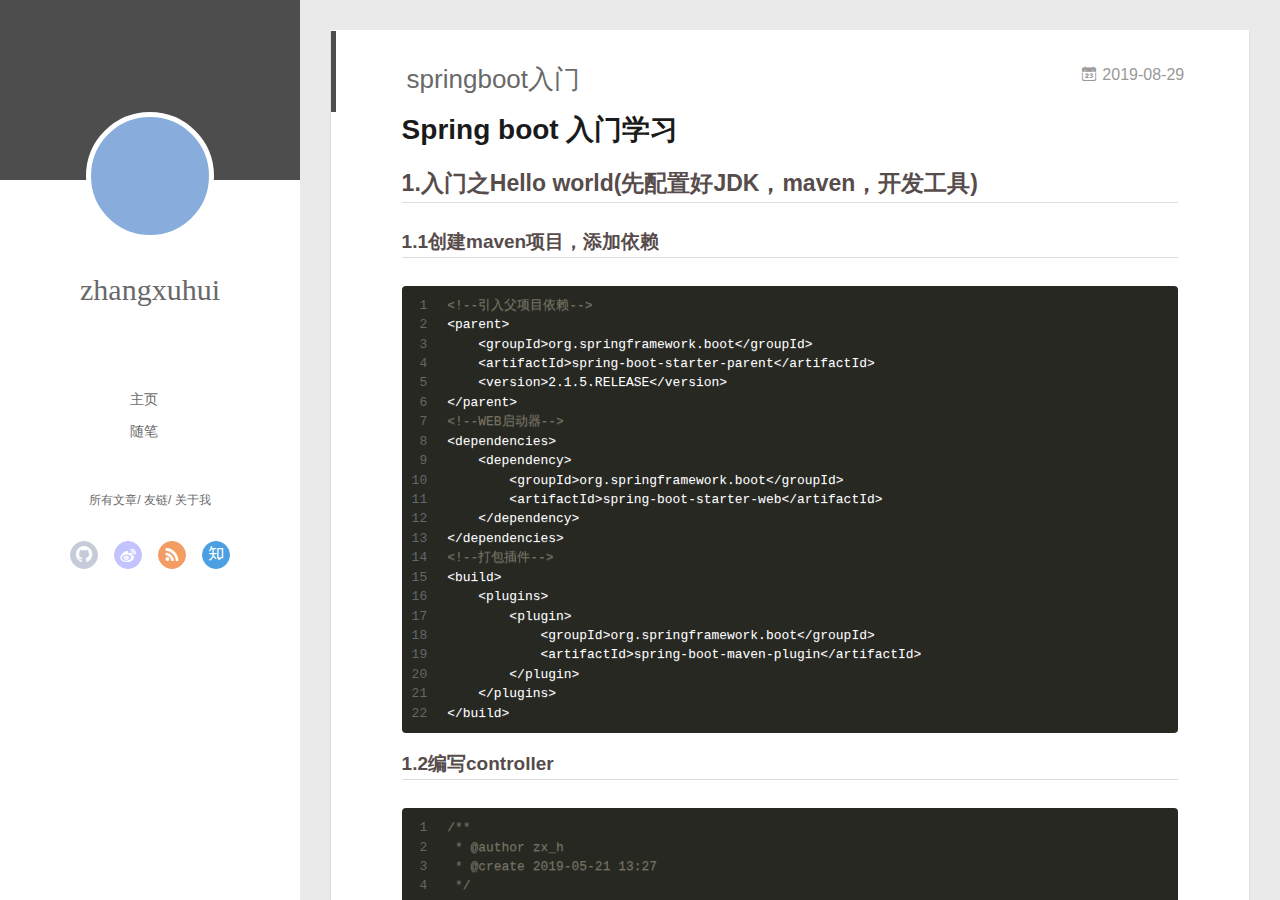
==== commit 3d2da8e0: "Site updated: 2019-08-29 20:23:15" ====
--- a/index.html
+++ b/index.html
@@ -152,6 +152,106 @@
           <div id="js-content" class="content-ll">
             
   
+    <article id="post-springboot入门" class="article article-type-post  article-index" itemscope itemprop="blogPost">
+  <div class="article-inner">
+    
+      <header class="article-header">
+        
+  
+    <h1 itemprop="name">
+      <a class="article-title" href="/2019/08/29/springboot入门/">springboot入门</a>
+    </h1>
+  
+
+        
+        <a href="/2019/08/29/springboot入门/" class="archive-article-date">
+  	<time datetime="2019-08-29T09:29:17.000Z" itemprop="datePublished"><i class="icon-calendar icon"></i>2019-08-29</time>
+</a>
+        
+      </header>
+    
+    <div class="article-entry" itemprop="articleBody">
+      
+        <h1 id="Spring-boot-入门学习"><a href="#Spring-boot-入门学习" class="headerlink" title="Spring boot 入门学习"></a>Spring boot 入门学习</h1><h2 id="1-入门之Hello-world-先配置好JDK，maven，开发工具"><a href="#1-入门之Hello-world-先配置好JDK，maven，开发工具" class="headerlink" title="1.入门之Hello world(先配置好JDK，maven，开发工具)"></a>1.入门之Hello world(先配置好JDK，maven，开发工具)</h2><h3 id="1-1创建maven项目，添加依赖"><a href="#1-1创建maven项目，添加依赖" class="headerlink" title="1.1创建maven项目，添加依赖"></a>1.1创建maven项目，添加依赖</h3><figure class="highlight xml"><table><tr><td class="gutter"><pre><span class="line">1</span><br><span class="line">2</span><br><span class="line">3</span><br><span class="line">4</span><br><span class="line">5</span><br><span class="line">6</span><br><span class="line">7</span><br><span class="line">8</span><br><span class="line">9</span><br><span class="line">10</span><br><span class="line">11</span><br><span class="line">12</span><br><span class="line">13</span><br><span class="line">14</span><br><span class="line">15</span><br><span class="line">16</span><br><span class="line">17</span><br><span class="line">18</span><br><span class="line">19</span><br><span class="line">20</span><br><span class="line">21</span><br><span class="line">22</span><br></pre></td><td class="code"><pre><span class="line"><span class="comment">&lt;!--引入父项目依赖--&gt;</span></span><br><span class="line"><span class="tag">&lt;<span class="name">parent</span>&gt;</span></span><br><span class="line">    <span class="tag">&lt;<span class="name">groupId</span>&gt;</span>org.springframework.boot<span class="tag">&lt;/<span class="name">groupId</span>&gt;</span></span><br><span class="line">    <span class="tag">&lt;<span class="name">artifactId</span>&gt;</span>spring-boot-starter-parent<span class="tag">&lt;/<span class="name">artifactId</span>&gt;</span></span><br><span class="line">    <span class="tag">&lt;<span class="name">version</span>&gt;</span>2.1.5.RELEASE<span class="tag">&lt;/<span class="name">version</span>&gt;</span></span><br><span class="line"><span class="tag">&lt;/<span class="name">parent</span>&gt;</span></span><br><span class="line"><span class="comment">&lt;!--WEB启动器--&gt;</span></span><br><span class="line"><span class="tag">&lt;<span class="name">dependencies</span>&gt;</span></span><br><span class="line">    <span class="tag">&lt;<span class="name">dependency</span>&gt;</span></span><br><span class="line">        <span class="tag">&lt;<span class="name">groupId</span>&gt;</span>org.springframework.boot<span class="tag">&lt;/<span class="name">groupId</span>&gt;</span></span><br><span class="line">        <span class="tag">&lt;<span class="name">artifactId</span>&gt;</span>spring-boot-starter-web<span class="tag">&lt;/<span class="name">artifactId</span>&gt;</span></span><br><span class="line">    <span class="tag">&lt;/<span class="name">dependency</span>&gt;</span></span><br><span class="line"><span class="tag">&lt;/<span class="name">dependencies</span>&gt;</span></span><br><span class="line"><span class="comment">&lt;!--打包插件--&gt;</span></span><br><span class="line"><span class="tag">&lt;<span class="name">build</span>&gt;</span></span><br><span class="line">    <span class="tag">&lt;<span class="name">plugins</span>&gt;</span></span><br><span class="line">        <span class="tag">&lt;<span class="name">plugin</span>&gt;</span></span><br><span class="line">            <span class="tag">&lt;<span class="name">groupId</span>&gt;</span>org.springframework.boot<span class="tag">&lt;/<span class="name">groupId</span>&gt;</span></span><br><span class="line">            <span class="tag">&lt;<span class="name">artifactId</span>&gt;</span>spring-boot-maven-plugin<span class="tag">&lt;/<span class="name">artifactId</span>&gt;</span></span><br><span class="line">        <span class="tag">&lt;/<span class="name">plugin</span>&gt;</span></span><br><span class="line">    <span class="tag">&lt;/<span class="name">plugins</span>&gt;</span></span><br><span class="line"><span class="tag">&lt;/<span class="name">build</span>&gt;</span></span><br></pre></td></tr></table></figure>
+
+<h3 id="1-2编写controller"><a href="#1-2编写controller" class="headerlink" title="1.2编写controller"></a>1.2编写controller</h3><figure class="highlight java"><table><tr><td class="gutter"><pre><span class="line">1</span><br><span class="line">2</span><br><span class="line">3</span><br><span class="line">4</span><br><span class="line">5</span><br><span class="line">6</span><br><span class="line">7</span><br><span class="line">8</span><br><span class="line">9</span><br><span class="line">10</span><br><span class="line">11</span><br><span class="line">12</span><br><span class="line">13</span><br></pre></td><td class="code"><pre><span class="line"><span class="comment">/**</span></span><br><span class="line"><span class="comment"> * <span class="doctag">@author</span> zx_h</span></span><br><span class="line"><span class="comment"> * <span class="doctag">@create</span> 2019-05-21 13:27</span></span><br><span class="line"><span class="comment"> */</span></span><br><span class="line"><span class="meta">@Controller</span></span><br><span class="line"><span class="keyword">public</span> <span class="class"><span class="keyword">class</span> <span class="title">HelloController</span> </span>&#123;</span><br><span class="line"></span><br><span class="line">    <span class="meta">@ResponseBody</span></span><br><span class="line">    <span class="meta">@RequestMapping</span>(<span class="string">"/hello"</span>)</span><br><span class="line">    <span class="function"><span class="keyword">public</span> String <span class="title">execute</span><span class="params">()</span></span>&#123;</span><br><span class="line">        <span class="keyword">return</span> <span class="string">"Hello World"</span>;</span><br><span class="line">    &#125;</span><br><span class="line">&#125;</span><br></pre></td></tr></table></figure>
+
+<h3 id="1-3启动类的写法"><a href="#1-3启动类的写法" class="headerlink" title="1.3启动类的写法"></a>1.3启动类的写法</h3><figure class="highlight java"><table><tr><td class="gutter"><pre><span class="line">1</span><br><span class="line">2</span><br><span class="line">3</span><br><span class="line">4</span><br><span class="line">5</span><br><span class="line">6</span><br><span class="line">7</span><br><span class="line">8</span><br><span class="line">9</span><br><span class="line">10</span><br></pre></td><td class="code"><pre><span class="line"><span class="comment">/**</span></span><br><span class="line"><span class="comment"> * <span class="doctag">@author</span> zx_h</span></span><br><span class="line"><span class="comment"> * <span class="doctag">@create</span> 2019-05-21 13:30</span></span><br><span class="line"><span class="comment"> */</span></span><br><span class="line"><span class="meta">@SpringBootApplication</span></span><br><span class="line"><span class="keyword">public</span> <span class="class"><span class="keyword">class</span> <span class="title">HelloApp</span> </span>&#123;</span><br><span class="line">    <span class="function"><span class="keyword">public</span> <span class="keyword">static</span> <span class="keyword">void</span> <span class="title">main</span><span class="params">(String [] args )</span></span>&#123;</span><br><span class="line">        SpringApplication.run(HelloApp.class,args);</span><br><span class="line">    &#125;</span><br><span class="line">&#125;</span><br></pre></td></tr></table></figure>
+
+<p><strong>启动器存放的位置。启动器可以和 controller 位于同一个包下，或者位于 controller 的上一级包中，但是不能放到 controller 的平级以及子包下。</strong></p>
+<h3 id="1-4浏览器查看返回数据"><a href="#1-4浏览器查看返回数据" class="headerlink" title="1.4浏览器查看返回数据"></a>1.4浏览器查看返回数据</h3><p>​        浏览访问：<a href="http://localhost:8080/hello" target="_blank" rel="noopener">http://localhost:8080/hello</a></p>
+<p>​        页面显示：Hello world</p>
+<h2 id="2-spring-boot-整合servlet"><a href="#2-spring-boot-整合servlet" class="headerlink" title="2.spring boot 整合servlet"></a>2.spring boot 整合servlet</h2><h3 id="2-1-通过注解扫描完成-Servlet-组件的注册"><a href="#2-1-通过注解扫描完成-Servlet-组件的注册" class="headerlink" title="2.1 通过注解扫描完成 Servlet 组件的注册"></a>2.1 通过注解扫描完成 Servlet 组件的注册</h3><figure class="highlight java"><table><tr><td class="gutter"><pre><span class="line">1</span><br><span class="line">2</span><br><span class="line">3</span><br><span class="line">4</span><br><span class="line">5</span><br><span class="line">6</span><br><span class="line">7</span><br><span class="line">8</span><br><span class="line">9</span><br><span class="line">10</span><br><span class="line">11</span><br><span class="line">12</span><br></pre></td><td class="code"><pre><span class="line"><span class="comment">/**</span></span><br><span class="line"><span class="comment"> * <span class="doctag">@author</span> zx_h</span></span><br><span class="line"><span class="comment"> * <span class="doctag">@create</span> 2019-05-21 14:14</span></span><br><span class="line"><span class="comment"> */</span></span><br><span class="line"><span class="meta">@WebServlet</span>(name = <span class="string">"firstServlet"</span>,urlPatterns = <span class="string">"/first"</span>)</span><br><span class="line"><span class="keyword">public</span> <span class="class"><span class="keyword">class</span> <span class="title">FirstServlet</span> <span class="keyword">extends</span> <span class="title">HttpServlet</span> </span>&#123;</span><br><span class="line"></span><br><span class="line">    <span class="meta">@Override</span></span><br><span class="line">    <span class="function"><span class="keyword">public</span> <span class="keyword">void</span> <span class="title">service</span><span class="params">(ServletRequest req, ServletResponse res)</span> <span class="keyword">throws</span> ServletException, IOException </span>&#123;</span><br><span class="line">        System.out.print(<span class="string">"servlet-1 执行了。。。。"</span>);</span><br><span class="line">    &#125;</span><br><span class="line">&#125;</span><br></pre></td></tr></table></figure>
+
+<figure class="highlight java"><table><tr><td class="gutter"><pre><span class="line">1</span><br><span class="line">2</span><br><span class="line">3</span><br><span class="line">4</span><br><span class="line">5</span><br><span class="line">6</span><br><span class="line">7</span><br><span class="line">8</span><br><span class="line">9</span><br><span class="line">10</span><br><span class="line">11</span><br><span class="line">12</span><br><span class="line">13</span><br></pre></td><td class="code"><pre><span class="line"><span class="comment">/**</span></span><br><span class="line"><span class="comment"> * <span class="doctag">@author</span> zx_h</span></span><br><span class="line"><span class="comment"> * <span class="doctag">@create</span> 2019-05-21 14:20</span></span><br><span class="line"><span class="comment"> * ServletComponentScan在springboot启动时扫描<span class="doctag">@webservlert</span></span></span><br><span class="line"><span class="comment"> * 并将该类实例化</span></span><br><span class="line"><span class="comment"> */</span></span><br><span class="line"><span class="meta">@SpringBootApplication</span></span><br><span class="line"><span class="meta">@ServletComponentScan</span></span><br><span class="line"><span class="keyword">public</span> <span class="class"><span class="keyword">class</span> <span class="title">App</span> </span>&#123;</span><br><span class="line">    <span class="function"><span class="keyword">public</span> <span class="keyword">static</span> <span class="keyword">void</span> <span class="title">main</span><span class="params">(String [] args)</span></span>&#123;</span><br><span class="line">        SpringApplication.run(App.class,args);</span><br><span class="line">    &#125;</span><br><span class="line">&#125;</span><br></pre></td></tr></table></figure>
+
+<h3 id="2-2-通过方法完成-Servlet-组件的注册"><a href="#2-2-通过方法完成-Servlet-组件的注册" class="headerlink" title="2.2 通过方法完成 Servlet 组件的注册"></a>2.2 通过方法完成 Servlet 组件的注册</h3><figure class="highlight java"><table><tr><td class="gutter"><pre><span class="line">1</span><br><span class="line">2</span><br><span class="line">3</span><br><span class="line">4</span><br><span class="line">5</span><br><span class="line">6</span><br><span class="line">7</span><br><span class="line">8</span><br><span class="line">9</span><br><span class="line">10</span><br><span class="line">11</span><br></pre></td><td class="code"><pre><span class="line"><span class="comment">/**</span></span><br><span class="line"><span class="comment"> * <span class="doctag">@author</span> zx_h</span></span><br><span class="line"><span class="comment"> * <span class="doctag">@create</span> 2019-05-21 14:27 未添加任何注解</span></span><br><span class="line"><span class="comment"> */</span></span><br><span class="line"><span class="keyword">public</span> <span class="class"><span class="keyword">class</span> <span class="title">SecondServlet</span> <span class="keyword">extends</span> <span class="title">HttpServlet</span> </span>&#123;</span><br><span class="line"></span><br><span class="line">    <span class="meta">@Override</span></span><br><span class="line">    <span class="function"><span class="keyword">protected</span> <span class="keyword">void</span> <span class="title">service</span><span class="params">(HttpServletRequest req, HttpServletResponse resp)</span> <span class="keyword">throws</span> ServletException, IOException </span>&#123;</span><br><span class="line">        System.out.println(<span class="string">"second servlert 执行了、、、、"</span>);</span><br><span class="line">    &#125;</span><br><span class="line">&#125;</span><br></pre></td></tr></table></figure>
+
+<figure class="highlight java"><table><tr><td class="gutter"><pre><span class="line">1</span><br><span class="line">2</span><br><span class="line">3</span><br><span class="line">4</span><br><span class="line">5</span><br><span class="line">6</span><br><span class="line">7</span><br><span class="line">8</span><br><span class="line">9</span><br><span class="line">10</span><br><span class="line">11</span><br><span class="line">12</span><br><span class="line">13</span><br><span class="line">14</span><br><span class="line">15</span><br><span class="line">16</span><br><span class="line">17</span><br></pre></td><td class="code"><pre><span class="line"><span class="comment">/**</span></span><br><span class="line"><span class="comment"> * <span class="doctag">@author</span> zx_h</span></span><br><span class="line"><span class="comment"> * <span class="doctag">@create</span> 2019-05-21 14:29</span></span><br><span class="line"><span class="comment"> */</span></span><br><span class="line"><span class="meta">@SpringBootApplication</span></span><br><span class="line"><span class="keyword">public</span> <span class="class"><span class="keyword">class</span> <span class="title">App2</span> </span>&#123;</span><br><span class="line">    <span class="function"><span class="keyword">public</span> <span class="keyword">static</span> <span class="keyword">void</span> <span class="title">main</span><span class="params">(String[] args)</span> </span>&#123;</span><br><span class="line">        SpringApplication.run(App2.class,args);</span><br><span class="line">    &#125;</span><br><span class="line"></span><br><span class="line">    <span class="meta">@Bean</span></span><br><span class="line">    <span class="function"><span class="keyword">public</span> ServletRegistrationBean <span class="title">getServletRegistrationBean</span><span class="params">()</span></span>&#123;</span><br><span class="line">        ServletRegistrationBean bean = <span class="keyword">new</span> ServletRegistrationBean(<span class="keyword">new</span> SecondServlet());</span><br><span class="line">        bean.addUrlMappings(<span class="string">"/second"</span>);</span><br><span class="line">        <span class="keyword">return</span> bean;</span><br><span class="line">    &#125;</span><br><span class="line">&#125;</span><br></pre></td></tr></table></figure>
+
+<h3 id="2-3springboot整合filter"><a href="#2-3springboot整合filter" class="headerlink" title="2.3springboot整合filter"></a>2.3springboot整合filter</h3><p>使用注解扫描的方式，自己定义的filter实现filter接口，并添加@webfilter(name=””,urlpatterns=””),启动类中添加@ServletComponentScan进行注解扫描。</p>
+<p>使用方法注册的方式，是用<strong>ServletRegistrationBean</strong>类，写法与注册servlet类似。</p>
+<h3 id="2-4springboot整合listener"><a href="#2-4springboot整合listener" class="headerlink" title="2.4springboot整合listener"></a>2.4springboot整合listener</h3><p>通过注解扫描的方式，自定义的监听器实现listener接口，并添加@weblistener注解。在启动类上添加@ServletComponentScan进行注解扫描。</p>
+<p>通过方法注册的方式，使用ServletListenerRegistrationBean<object>符类，写法与注册servlet类似。 <strong>泛型就是要注册的监听器</strong></object></p>
+<h2 id="3-springboot访问静态资源"><a href="#3-springboot访问静态资源" class="headerlink" title="3.springboot访问静态资源"></a>3.springboot访问静态资源</h2><h3 id="3-1静态资源默认查找路径，-SpringBoot-从-从-classpath-static-的目录，目录名必须是static-即项目的resources目录下的static目录。"><a href="#3-1静态资源默认查找路径，-SpringBoot-从-从-classpath-static-的目录，目录名必须是static-即项目的resources目录下的static目录。" class="headerlink" title="3.1静态资源默认查找路径， SpringBoot 从 从 classpath/static 的目录，目录名必须是static,即项目的resources目录下的static目录。"></a>3.1静态资源默认查找路径， SpringBoot 从 从 classpath/static 的目录，目录名必须是static,即项目的resources目录下的static目录。</h3><h3 id="3-2-ServletContext-根目录下，在src-main-webapp目录"><a href="#3-2-ServletContext-根目录下，在src-main-webapp目录" class="headerlink" title="3.2 ServletContext 根目录下，在src/main/webapp目录"></a>3.2 ServletContext 根目录下，在src/main/webapp目录</h3><h2 id="4springboot文件上传下载"><a href="#4springboot文件上传下载" class="headerlink" title="4springboot文件上传下载"></a>4springboot文件上传下载</h2><h3 id="4-1编写文件上传的页面，注意表单必须设置enctype-”multipart-form-data”"><a href="#4-1编写文件上传的页面，注意表单必须设置enctype-”multipart-form-data”" class="headerlink" title="4.1编写文件上传的页面，注意表单必须设置enctype=”multipart/form-data”"></a>4.1编写文件上传的页面，注意表单必须设置enctype=”multipart/form-data”</h3><figure class="highlight html"><table><tr><td class="gutter"><pre><span class="line">1</span><br><span class="line">2</span><br><span class="line">3</span><br><span class="line">4</span><br><span class="line">5</span><br><span class="line">6</span><br><span class="line">7</span><br><span class="line">8</span><br><span class="line">9</span><br><span class="line">10</span><br><span class="line">11</span><br><span class="line">12</span><br><span class="line">13</span><br></pre></td><td class="code"><pre><span class="line"><span class="meta">&lt;!DOCTYPE html&gt;</span></span><br><span class="line"><span class="tag">&lt;<span class="name">html</span> <span class="attr">lang</span>=<span class="string">"en"</span>&gt;</span></span><br><span class="line"><span class="tag">&lt;<span class="name">head</span>&gt;</span></span><br><span class="line">    <span class="tag">&lt;<span class="name">meta</span> <span class="attr">charset</span>=<span class="string">"UTF-8"</span>&gt;</span></span><br><span class="line">    <span class="tag">&lt;<span class="name">title</span>&gt;</span>文件上传下载<span class="tag">&lt;/<span class="name">title</span>&gt;</span></span><br><span class="line"><span class="tag">&lt;/<span class="name">head</span>&gt;</span></span><br><span class="line"><span class="tag">&lt;<span class="name">body</span>&gt;</span></span><br><span class="line">    <span class="tag">&lt;<span class="name">form</span> <span class="attr">method</span>=<span class="string">"post"</span> <span class="attr">action</span>=<span class="string">"/upload"</span> <span class="attr">enctype</span>=<span class="string">"multipart/form-data"</span>&gt;</span></span><br><span class="line">        请选择文件：<span class="tag">&lt;<span class="name">input</span> <span class="attr">type</span>=<span class="string">"file"</span> <span class="attr">name</span>=<span class="string">"file"</span>/&gt;</span><span class="tag">&lt;<span class="name">br</span>&gt;</span></span><br><span class="line">        <span class="tag">&lt;<span class="name">input</span> <span class="attr">type</span>=<span class="string">"submit"</span> <span class="attr">value</span>=<span class="string">"上传"</span>/&gt;</span></span><br><span class="line">    <span class="tag">&lt;/<span class="name">form</span>&gt;</span></span><br><span class="line"><span class="tag">&lt;/<span class="name">body</span>&gt;</span></span><br><span class="line"><span class="tag">&lt;/<span class="name">html</span>&gt;</span></span><br></pre></td></tr></table></figure>
+
+<h3 id="4-2编写文件上传的controller"><a href="#4-2编写文件上传的controller" class="headerlink" title="4.2编写文件上传的controller"></a>4.2编写文件上传的controller</h3><figure class="highlight java"><table><tr><td class="gutter"><pre><span class="line">1</span><br><span class="line">2</span><br><span class="line">3</span><br><span class="line">4</span><br><span class="line">5</span><br><span class="line">6</span><br><span class="line">7</span><br><span class="line">8</span><br><span class="line">9</span><br><span class="line">10</span><br><span class="line">11</span><br><span class="line">12</span><br><span class="line">13</span><br><span class="line">14</span><br><span class="line">15</span><br><span class="line">16</span><br></pre></td><td class="code"><pre><span class="line"><span class="comment">/**</span></span><br><span class="line"><span class="comment"> * <span class="doctag">@author</span> zx_h</span></span><br><span class="line"><span class="comment"> * <span class="doctag">@create</span> 2019-05-21 15:33</span></span><br><span class="line"><span class="comment"> */</span></span><br><span class="line"><span class="meta">@RestController</span></span><br><span class="line"><span class="keyword">public</span> <span class="class"><span class="keyword">class</span> <span class="title">FileUploadController</span> </span>&#123;</span><br><span class="line"></span><br><span class="line">    <span class="meta">@RequestMapping</span>(<span class="string">"/upload"</span>)</span><br><span class="line">    <span class="function"><span class="keyword">public</span> Map&lt;String,Object&gt; <span class="title">upload</span><span class="params">(MultipartFile file)</span><span class="keyword">throws</span> Exception</span>&#123;</span><br><span class="line">        System.out.println(file.getOriginalFilename());</span><br><span class="line">        file.transferTo(<span class="keyword">new</span> File(<span class="string">"e:/"</span>+file.getOriginalFilename()));</span><br><span class="line">        Map&lt;String,Object&gt; map = <span class="keyword">new</span> HashMap&lt;String,Object&gt;();</span><br><span class="line">        map.put(<span class="string">"msg"</span>,<span class="string">"上传成功"</span>);</span><br><span class="line">        <span class="keyword">return</span> map;</span><br><span class="line">    &#125;</span><br><span class="line">&#125;</span><br></pre></td></tr></table></figure>
+
+<h3 id="4-3编写启动类"><a href="#4-3编写启动类" class="headerlink" title="4.3编写启动类"></a>4.3编写启动类</h3><figure class="highlight java"><table><tr><td class="gutter"><pre><span class="line">1</span><br><span class="line">2</span><br><span class="line">3</span><br><span class="line">4</span><br><span class="line">5</span><br><span class="line">6</span><br><span class="line">7</span><br><span class="line">8</span><br><span class="line">9</span><br><span class="line">10</span><br></pre></td><td class="code"><pre><span class="line"><span class="comment">/**</span></span><br><span class="line"><span class="comment"> * <span class="doctag">@author</span> zx_h</span></span><br><span class="line"><span class="comment"> * <span class="doctag">@create</span> 2019-05-21 15:46</span></span><br><span class="line"><span class="comment"> */</span></span><br><span class="line"><span class="meta">@SpringBootApplication</span></span><br><span class="line"><span class="keyword">public</span> <span class="class"><span class="keyword">class</span> <span class="title">App</span> </span>&#123;</span><br><span class="line">    <span class="function"><span class="keyword">public</span> <span class="keyword">static</span> <span class="keyword">void</span> <span class="title">main</span><span class="params">(String[] args)</span> </span>&#123;</span><br><span class="line">        SpringApplication.run(App.class,args);</span><br><span class="line">    &#125;</span><br><span class="line">&#125;</span><br></pre></td></tr></table></figure>
+
+
+      
+
+      
+    </div>
+    <div class="article-info article-info-index">
+      
+      
+	<div class="article-tag tagcloud">
+		<i class="icon-price-tags icon"></i>
+		<ul class="article-tag-list">
+			 
+        		<li class="article-tag-list-item">
+        			<a href="javascript:void(0)" class="js-tag article-tag-list-link color2">good good study day day up</a>
+        		</li>
+      		
+		</ul>
+	</div>
+
+      
+
+      
+        <p class="article-more-link">
+          <a class="article-more-a" href="/2019/08/29/springboot入门/">展开全文 >></a>
+        </p>
+      
+
+      
+      <div class="clearfix"></div>
+    </div>
+  </div>
+</article>
+
+<aside class="wrap-side-operation">
+    <div class="mod-side-operation">
+        
+        <div class="jump-container" id="js-jump-container" style="display:none;">
+            <a href="javascript:void(0)" class="mod-side-operation__jump-to-top">
+                <i class="icon-font icon-back"></i>
+            </a>
+            <div id="js-jump-plan-container" class="jump-plan-container" style="top: -11px;">
+                <i class="icon-font icon-plane jump-plane"></i>
+            </div>
+        </div>
+        
+        
+    </div>
+</aside>
+
+
+
+
+  
     <article id="post-Java基础复习" class="article article-type-post  article-index" itemscope itemprop="blogPost">
   <div class="article-inner">
     
@@ -195,7 +295,7 @@
 <figure class="highlight java"><table><tr><td class="gutter"><pre><span class="line">1</span><br><span class="line">2</span><br><span class="line">3</span><br><span class="line">4</span><br><span class="line">5</span><br><span class="line">6</span><br><span class="line">7</span><br><span class="line">8</span><br><span class="line">9</span><br><span class="line">10</span><br><span class="line">11</span><br><span class="line">12</span><br><span class="line">13</span><br><span class="line">14</span><br><span class="line">15</span><br><span class="line">16</span><br><span class="line">17</span><br><span class="line">18</span><br><span class="line">19</span><br><span class="line">20</span><br><span class="line">21</span><br><span class="line">22</span><br></pre></td><td class="code"><pre><span class="line"><span class="keyword">package</span> com.ybjt.study01;</span><br><span class="line"></span><br><span class="line"><span class="comment">/**</span></span><br><span class="line"><span class="comment"> * 变量</span></span><br><span class="line"><span class="comment"> * <span class="doctag">@author</span> zxh</span></span><br><span class="line"><span class="comment"> * <span class="doctag">@create</span> 2019-08-29 16:12</span></span><br><span class="line"><span class="comment"> */</span></span><br><span class="line"><span class="keyword">public</span> <span class="class"><span class="keyword">class</span> <span class="title">variate</span> </span>&#123;</span><br><span class="line">    <span class="function"><span class="keyword">public</span> <span class="keyword">static</span> <span class="keyword">void</span> <span class="title">main</span><span class="params">(String[] args)</span> </span>&#123;</span><br><span class="line">        <span class="comment">//先声明后使用</span></span><br><span class="line">        <span class="keyword">int</span> age = <span class="number">18</span> ;</span><br><span class="line">        <span class="keyword">double</span> num = <span class="number">1.0</span>;</span><br><span class="line">        <span class="keyword">long</span> s = <span class="number">11115555555L</span>;</span><br><span class="line">        <span class="keyword">char</span> sts = <span class="string">'\u0043'</span>;</span><br><span class="line">        <span class="keyword">char</span> str = <span class="string">'a'</span>；</span><br><span class="line">        System.out.println(sts);</span><br><span class="line">        System.out.println(str);</span><br><span class="line">        System.out.println(s);</span><br><span class="line">        System.out.println(age);</span><br><span class="line">        System.out.println(num);</span><br><span class="line">    &#125;</span><br><span class="line">&#125;</span><br></pre></td></tr></table></figure>
 
 <h3 id="4、字符集"><a href="#4、字符集" class="headerlink" title="4、字符集"></a>4、字符集</h3><p>​    字符编码（英语：Character encoding）也称字集码，是把<a href="https://baike.baidu.com/item/字符集" target="_blank" rel="noopener">字符集</a>中的<a href="https://baike.baidu.com/item/字符/4768913" target="_blank" rel="noopener">字符</a><a href="https://baike.baidu.com/item/编码" target="_blank" rel="noopener">编码</a>为指定<a href="https://baike.baidu.com/item/集合" target="_blank" rel="noopener">集合</a>中某一<a href="https://baike.baidu.com/item/对象/17158" target="_blank" rel="noopener">对象</a>（例如：<a href="https://baike.baidu.com/item/比特/3431582" target="_blank" rel="noopener">比特</a>模式、<a href="https://baike.baidu.com/item/自然数/385394" target="_blank" rel="noopener">自然数</a><a href="https://baike.baidu.com/item/序列/1302588" target="_blank" rel="noopener">序列</a>、8位组或者<a href="https://baike.baidu.com/item/电脉冲/10706490" target="_blank" rel="noopener">电脉冲</a>），以便<a href="https://baike.baidu.com/item/文本/5443630" target="_blank" rel="noopener">文本</a>在<a href="https://baike.baidu.com/item/计算机/140338" target="_blank" rel="noopener">计算机</a>中存储和通过<a href="https://baike.baidu.com/item/通信" target="_blank" rel="noopener">通信</a><a href="https://baike.baidu.com/item/网络" target="_blank" rel="noopener">网络</a>的传递。unicode，utf-8，gbk ,</p>
-<p>p53</p>
+<p>p53 123</p>
 
       
 
@@ -416,6 +516,10 @@
             <input type="checkbox" q-on="click:toggleTag(e)" q-attr="checked:showTags">
           </label>
           <ul class="article-tag-list" q-show="showTags">
+             
+              <li class="article-tag-list-item">
+                <a href="javascript:void(0)" class="js-tag color2">good good study day day up</a>
+              </li>
              
               <li class="article-tag-list-item">
                 <a href="javascript:void(0)" class="js-tag color3">一时学习一时爽、一直学习一直爽、代码虐我亲百遍、我视代码如初恋。</a>
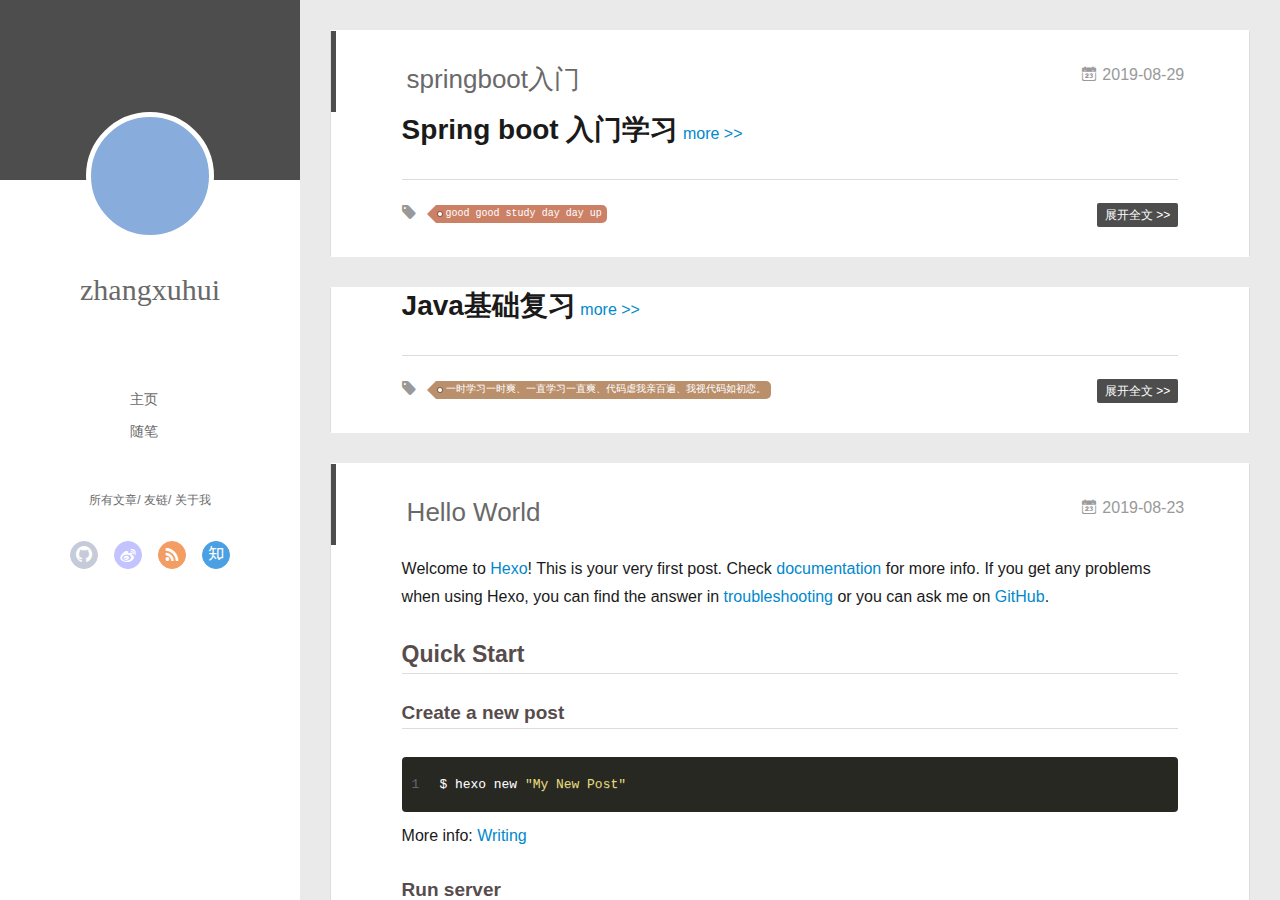
==== commit 122dd722: "Site updated: 2019-08-30 16:54:34" ====
--- a/index.html
+++ b/index.html
@@ -6,17 +6,17 @@
   <meta name="renderer" content="webkit">
   <meta http-equiv="X-UA-Compatible" content="IE=edge">
   <link rel="dns-prefetch" href="http://yoursite.com">
-  <title>Hexo</title>
+  <title>张旭辉的个人博客</title>
   <meta name="viewport" content="width=device-width, initial-scale=1, maximum-scale=1">
   <meta property="og:type" content="website">
-<meta property="og:title" content="Hexo">
+<meta property="og:title" content="张旭辉的个人博客">
 <meta property="og:url" content="http://yoursite.com/index.html">
-<meta property="og:site_name" content="Hexo">
+<meta property="og:site_name" content="张旭辉的个人博客">
 <meta property="og:locale" content="en">
 <meta name="twitter:card" content="summary">
-<meta name="twitter:title" content="Hexo">
-  
-    <link rel="alternative" href="/atom.xml" title="Hexo" type="application/atom+xml">
+<meta name="twitter:title" content="张旭辉的个人博客">
+  
+    <link rel="alternative" href="/atom.xml" title="张旭辉的个人博客" type="application/atom+xml">
   
   
     <link rel="icon" href="/favicon.png">
@@ -172,34 +172,10 @@
     
     <div class="article-entry" itemprop="articleBody">
       
-        <h1 id="Spring-boot-入门学习"><a href="#Spring-boot-入门学习" class="headerlink" title="Spring boot 入门学习"></a>Spring boot 入门学习</h1><h2 id="1-入门之Hello-world-先配置好JDK，maven，开发工具"><a href="#1-入门之Hello-world-先配置好JDK，maven，开发工具" class="headerlink" title="1.入门之Hello world(先配置好JDK，maven，开发工具)"></a>1.入门之Hello world(先配置好JDK，maven，开发工具)</h2><h3 id="1-1创建maven项目，添加依赖"><a href="#1-1创建maven项目，添加依赖" class="headerlink" title="1.1创建maven项目，添加依赖"></a>1.1创建maven项目，添加依赖</h3><figure class="highlight xml"><table><tr><td class="gutter"><pre><span class="line">1</span><br><span class="line">2</span><br><span class="line">3</span><br><span class="line">4</span><br><span class="line">5</span><br><span class="line">6</span><br><span class="line">7</span><br><span class="line">8</span><br><span class="line">9</span><br><span class="line">10</span><br><span class="line">11</span><br><span class="line">12</span><br><span class="line">13</span><br><span class="line">14</span><br><span class="line">15</span><br><span class="line">16</span><br><span class="line">17</span><br><span class="line">18</span><br><span class="line">19</span><br><span class="line">20</span><br><span class="line">21</span><br><span class="line">22</span><br></pre></td><td class="code"><pre><span class="line"><span class="comment">&lt;!--引入父项目依赖--&gt;</span></span><br><span class="line"><span class="tag">&lt;<span class="name">parent</span>&gt;</span></span><br><span class="line">    <span class="tag">&lt;<span class="name">groupId</span>&gt;</span>org.springframework.boot<span class="tag">&lt;/<span class="name">groupId</span>&gt;</span></span><br><span class="line">    <span class="tag">&lt;<span class="name">artifactId</span>&gt;</span>spring-boot-starter-parent<span class="tag">&lt;/<span class="name">artifactId</span>&gt;</span></span><br><span class="line">    <span class="tag">&lt;<span class="name">version</span>&gt;</span>2.1.5.RELEASE<span class="tag">&lt;/<span class="name">version</span>&gt;</span></span><br><span class="line"><span class="tag">&lt;/<span class="name">parent</span>&gt;</span></span><br><span class="line"><span class="comment">&lt;!--WEB启动器--&gt;</span></span><br><span class="line"><span class="tag">&lt;<span class="name">dependencies</span>&gt;</span></span><br><span class="line">    <span class="tag">&lt;<span class="name">dependency</span>&gt;</span></span><br><span class="line">        <span class="tag">&lt;<span class="name">groupId</span>&gt;</span>org.springframework.boot<span class="tag">&lt;/<span class="name">groupId</span>&gt;</span></span><br><span class="line">        <span class="tag">&lt;<span class="name">artifactId</span>&gt;</span>spring-boot-starter-web<span class="tag">&lt;/<span class="name">artifactId</span>&gt;</span></span><br><span class="line">    <span class="tag">&lt;/<span class="name">dependency</span>&gt;</span></span><br><span class="line"><span class="tag">&lt;/<span class="name">dependencies</span>&gt;</span></span><br><span class="line"><span class="comment">&lt;!--打包插件--&gt;</span></span><br><span class="line"><span class="tag">&lt;<span class="name">build</span>&gt;</span></span><br><span class="line">    <span class="tag">&lt;<span class="name">plugins</span>&gt;</span></span><br><span class="line">        <span class="tag">&lt;<span class="name">plugin</span>&gt;</span></span><br><span class="line">            <span class="tag">&lt;<span class="name">groupId</span>&gt;</span>org.springframework.boot<span class="tag">&lt;/<span class="name">groupId</span>&gt;</span></span><br><span class="line">            <span class="tag">&lt;<span class="name">artifactId</span>&gt;</span>spring-boot-maven-plugin<span class="tag">&lt;/<span class="name">artifactId</span>&gt;</span></span><br><span class="line">        <span class="tag">&lt;/<span class="name">plugin</span>&gt;</span></span><br><span class="line">    <span class="tag">&lt;/<span class="name">plugins</span>&gt;</span></span><br><span class="line"><span class="tag">&lt;/<span class="name">build</span>&gt;</span></span><br></pre></td></tr></table></figure>
-
-<h3 id="1-2编写controller"><a href="#1-2编写controller" class="headerlink" title="1.2编写controller"></a>1.2编写controller</h3><figure class="highlight java"><table><tr><td class="gutter"><pre><span class="line">1</span><br><span class="line">2</span><br><span class="line">3</span><br><span class="line">4</span><br><span class="line">5</span><br><span class="line">6</span><br><span class="line">7</span><br><span class="line">8</span><br><span class="line">9</span><br><span class="line">10</span><br><span class="line">11</span><br><span class="line">12</span><br><span class="line">13</span><br></pre></td><td class="code"><pre><span class="line"><span class="comment">/**</span></span><br><span class="line"><span class="comment"> * <span class="doctag">@author</span> zx_h</span></span><br><span class="line"><span class="comment"> * <span class="doctag">@create</span> 2019-05-21 13:27</span></span><br><span class="line"><span class="comment"> */</span></span><br><span class="line"><span class="meta">@Controller</span></span><br><span class="line"><span class="keyword">public</span> <span class="class"><span class="keyword">class</span> <span class="title">HelloController</span> </span>&#123;</span><br><span class="line"></span><br><span class="line">    <span class="meta">@ResponseBody</span></span><br><span class="line">    <span class="meta">@RequestMapping</span>(<span class="string">"/hello"</span>)</span><br><span class="line">    <span class="function"><span class="keyword">public</span> String <span class="title">execute</span><span class="params">()</span></span>&#123;</span><br><span class="line">        <span class="keyword">return</span> <span class="string">"Hello World"</span>;</span><br><span class="line">    &#125;</span><br><span class="line">&#125;</span><br></pre></td></tr></table></figure>
-
-<h3 id="1-3启动类的写法"><a href="#1-3启动类的写法" class="headerlink" title="1.3启动类的写法"></a>1.3启动类的写法</h3><figure class="highlight java"><table><tr><td class="gutter"><pre><span class="line">1</span><br><span class="line">2</span><br><span class="line">3</span><br><span class="line">4</span><br><span class="line">5</span><br><span class="line">6</span><br><span class="line">7</span><br><span class="line">8</span><br><span class="line">9</span><br><span class="line">10</span><br></pre></td><td class="code"><pre><span class="line"><span class="comment">/**</span></span><br><span class="line"><span class="comment"> * <span class="doctag">@author</span> zx_h</span></span><br><span class="line"><span class="comment"> * <span class="doctag">@create</span> 2019-05-21 13:30</span></span><br><span class="line"><span class="comment"> */</span></span><br><span class="line"><span class="meta">@SpringBootApplication</span></span><br><span class="line"><span class="keyword">public</span> <span class="class"><span class="keyword">class</span> <span class="title">HelloApp</span> </span>&#123;</span><br><span class="line">    <span class="function"><span class="keyword">public</span> <span class="keyword">static</span> <span class="keyword">void</span> <span class="title">main</span><span class="params">(String [] args )</span></span>&#123;</span><br><span class="line">        SpringApplication.run(HelloApp.class,args);</span><br><span class="line">    &#125;</span><br><span class="line">&#125;</span><br></pre></td></tr></table></figure>
-
-<p><strong>启动器存放的位置。启动器可以和 controller 位于同一个包下，或者位于 controller 的上一级包中，但是不能放到 controller 的平级以及子包下。</strong></p>
-<h3 id="1-4浏览器查看返回数据"><a href="#1-4浏览器查看返回数据" class="headerlink" title="1.4浏览器查看返回数据"></a>1.4浏览器查看返回数据</h3><p>​        浏览访问：<a href="http://localhost:8080/hello" target="_blank" rel="noopener">http://localhost:8080/hello</a></p>
-<p>​        页面显示：Hello world</p>
-<h2 id="2-spring-boot-整合servlet"><a href="#2-spring-boot-整合servlet" class="headerlink" title="2.spring boot 整合servlet"></a>2.spring boot 整合servlet</h2><h3 id="2-1-通过注解扫描完成-Servlet-组件的注册"><a href="#2-1-通过注解扫描完成-Servlet-组件的注册" class="headerlink" title="2.1 通过注解扫描完成 Servlet 组件的注册"></a>2.1 通过注解扫描完成 Servlet 组件的注册</h3><figure class="highlight java"><table><tr><td class="gutter"><pre><span class="line">1</span><br><span class="line">2</span><br><span class="line">3</span><br><span class="line">4</span><br><span class="line">5</span><br><span class="line">6</span><br><span class="line">7</span><br><span class="line">8</span><br><span class="line">9</span><br><span class="line">10</span><br><span class="line">11</span><br><span class="line">12</span><br></pre></td><td class="code"><pre><span class="line"><span class="comment">/**</span></span><br><span class="line"><span class="comment"> * <span class="doctag">@author</span> zx_h</span></span><br><span class="line"><span class="comment"> * <span class="doctag">@create</span> 2019-05-21 14:14</span></span><br><span class="line"><span class="comment"> */</span></span><br><span class="line"><span class="meta">@WebServlet</span>(name = <span class="string">"firstServlet"</span>,urlPatterns = <span class="string">"/first"</span>)</span><br><span class="line"><span class="keyword">public</span> <span class="class"><span class="keyword">class</span> <span class="title">FirstServlet</span> <span class="keyword">extends</span> <span class="title">HttpServlet</span> </span>&#123;</span><br><span class="line"></span><br><span class="line">    <span class="meta">@Override</span></span><br><span class="line">    <span class="function"><span class="keyword">public</span> <span class="keyword">void</span> <span class="title">service</span><span class="params">(ServletRequest req, ServletResponse res)</span> <span class="keyword">throws</span> ServletException, IOException </span>&#123;</span><br><span class="line">        System.out.print(<span class="string">"servlet-1 执行了。。。。"</span>);</span><br><span class="line">    &#125;</span><br><span class="line">&#125;</span><br></pre></td></tr></table></figure>
-
-<figure class="highlight java"><table><tr><td class="gutter"><pre><span class="line">1</span><br><span class="line">2</span><br><span class="line">3</span><br><span class="line">4</span><br><span class="line">5</span><br><span class="line">6</span><br><span class="line">7</span><br><span class="line">8</span><br><span class="line">9</span><br><span class="line">10</span><br><span class="line">11</span><br><span class="line">12</span><br><span class="line">13</span><br></pre></td><td class="code"><pre><span class="line"><span class="comment">/**</span></span><br><span class="line"><span class="comment"> * <span class="doctag">@author</span> zx_h</span></span><br><span class="line"><span class="comment"> * <span class="doctag">@create</span> 2019-05-21 14:20</span></span><br><span class="line"><span class="comment"> * ServletComponentScan在springboot启动时扫描<span class="doctag">@webservlert</span></span></span><br><span class="line"><span class="comment"> * 并将该类实例化</span></span><br><span class="line"><span class="comment"> */</span></span><br><span class="line"><span class="meta">@SpringBootApplication</span></span><br><span class="line"><span class="meta">@ServletComponentScan</span></span><br><span class="line"><span class="keyword">public</span> <span class="class"><span class="keyword">class</span> <span class="title">App</span> </span>&#123;</span><br><span class="line">    <span class="function"><span class="keyword">public</span> <span class="keyword">static</span> <span class="keyword">void</span> <span class="title">main</span><span class="params">(String [] args)</span></span>&#123;</span><br><span class="line">        SpringApplication.run(App.class,args);</span><br><span class="line">    &#125;</span><br><span class="line">&#125;</span><br></pre></td></tr></table></figure>
-
-<h3 id="2-2-通过方法完成-Servlet-组件的注册"><a href="#2-2-通过方法完成-Servlet-组件的注册" class="headerlink" title="2.2 通过方法完成 Servlet 组件的注册"></a>2.2 通过方法完成 Servlet 组件的注册</h3><figure class="highlight java"><table><tr><td class="gutter"><pre><span class="line">1</span><br><span class="line">2</span><br><span class="line">3</span><br><span class="line">4</span><br><span class="line">5</span><br><span class="line">6</span><br><span class="line">7</span><br><span class="line">8</span><br><span class="line">9</span><br><span class="line">10</span><br><span class="line">11</span><br></pre></td><td class="code"><pre><span class="line"><span class="comment">/**</span></span><br><span class="line"><span class="comment"> * <span class="doctag">@author</span> zx_h</span></span><br><span class="line"><span class="comment"> * <span class="doctag">@create</span> 2019-05-21 14:27 未添加任何注解</span></span><br><span class="line"><span class="comment"> */</span></span><br><span class="line"><span class="keyword">public</span> <span class="class"><span class="keyword">class</span> <span class="title">SecondServlet</span> <span class="keyword">extends</span> <span class="title">HttpServlet</span> </span>&#123;</span><br><span class="line"></span><br><span class="line">    <span class="meta">@Override</span></span><br><span class="line">    <span class="function"><span class="keyword">protected</span> <span class="keyword">void</span> <span class="title">service</span><span class="params">(HttpServletRequest req, HttpServletResponse resp)</span> <span class="keyword">throws</span> ServletException, IOException </span>&#123;</span><br><span class="line">        System.out.println(<span class="string">"second servlert 执行了、、、、"</span>);</span><br><span class="line">    &#125;</span><br><span class="line">&#125;</span><br></pre></td></tr></table></figure>
-
-<figure class="highlight java"><table><tr><td class="gutter"><pre><span class="line">1</span><br><span class="line">2</span><br><span class="line">3</span><br><span class="line">4</span><br><span class="line">5</span><br><span class="line">6</span><br><span class="line">7</span><br><span class="line">8</span><br><span class="line">9</span><br><span class="line">10</span><br><span class="line">11</span><br><span class="line">12</span><br><span class="line">13</span><br><span class="line">14</span><br><span class="line">15</span><br><span class="line">16</span><br><span class="line">17</span><br></pre></td><td class="code"><pre><span class="line"><span class="comment">/**</span></span><br><span class="line"><span class="comment"> * <span class="doctag">@author</span> zx_h</span></span><br><span class="line"><span class="comment"> * <span class="doctag">@create</span> 2019-05-21 14:29</span></span><br><span class="line"><span class="comment"> */</span></span><br><span class="line"><span class="meta">@SpringBootApplication</span></span><br><span class="line"><span class="keyword">public</span> <span class="class"><span class="keyword">class</span> <span class="title">App2</span> </span>&#123;</span><br><span class="line">    <span class="function"><span class="keyword">public</span> <span class="keyword">static</span> <span class="keyword">void</span> <span class="title">main</span><span class="params">(String[] args)</span> </span>&#123;</span><br><span class="line">        SpringApplication.run(App2.class,args);</span><br><span class="line">    &#125;</span><br><span class="line"></span><br><span class="line">    <span class="meta">@Bean</span></span><br><span class="line">    <span class="function"><span class="keyword">public</span> ServletRegistrationBean <span class="title">getServletRegistrationBean</span><span class="params">()</span></span>&#123;</span><br><span class="line">        ServletRegistrationBean bean = <span class="keyword">new</span> ServletRegistrationBean(<span class="keyword">new</span> SecondServlet());</span><br><span class="line">        bean.addUrlMappings(<span class="string">"/second"</span>);</span><br><span class="line">        <span class="keyword">return</span> bean;</span><br><span class="line">    &#125;</span><br><span class="line">&#125;</span><br></pre></td></tr></table></figure>
-
-<h3 id="2-3springboot整合filter"><a href="#2-3springboot整合filter" class="headerlink" title="2.3springboot整合filter"></a>2.3springboot整合filter</h3><p>使用注解扫描的方式，自己定义的filter实现filter接口，并添加@webfilter(name=””,urlpatterns=””),启动类中添加@ServletComponentScan进行注解扫描。</p>
-<p>使用方法注册的方式，是用<strong>ServletRegistrationBean</strong>类，写法与注册servlet类似。</p>
-<h3 id="2-4springboot整合listener"><a href="#2-4springboot整合listener" class="headerlink" title="2.4springboot整合listener"></a>2.4springboot整合listener</h3><p>通过注解扫描的方式，自定义的监听器实现listener接口，并添加@weblistener注解。在启动类上添加@ServletComponentScan进行注解扫描。</p>
-<p>通过方法注册的方式，使用ServletListenerRegistrationBean<object>符类，写法与注册servlet类似。 <strong>泛型就是要注册的监听器</strong></object></p>
-<h2 id="3-springboot访问静态资源"><a href="#3-springboot访问静态资源" class="headerlink" title="3.springboot访问静态资源"></a>3.springboot访问静态资源</h2><h3 id="3-1静态资源默认查找路径，-SpringBoot-从-从-classpath-static-的目录，目录名必须是static-即项目的resources目录下的static目录。"><a href="#3-1静态资源默认查找路径，-SpringBoot-从-从-classpath-static-的目录，目录名必须是static-即项目的resources目录下的static目录。" class="headerlink" title="3.1静态资源默认查找路径， SpringBoot 从 从 classpath/static 的目录，目录名必须是static,即项目的resources目录下的static目录。"></a>3.1静态资源默认查找路径， SpringBoot 从 从 classpath/static 的目录，目录名必须是static,即项目的resources目录下的static目录。</h3><h3 id="3-2-ServletContext-根目录下，在src-main-webapp目录"><a href="#3-2-ServletContext-根目录下，在src-main-webapp目录" class="headerlink" title="3.2 ServletContext 根目录下，在src/main/webapp目录"></a>3.2 ServletContext 根目录下，在src/main/webapp目录</h3><h2 id="4springboot文件上传下载"><a href="#4springboot文件上传下载" class="headerlink" title="4springboot文件上传下载"></a>4springboot文件上传下载</h2><h3 id="4-1编写文件上传的页面，注意表单必须设置enctype-”multipart-form-data”"><a href="#4-1编写文件上传的页面，注意表单必须设置enctype-”multipart-form-data”" class="headerlink" title="4.1编写文件上传的页面，注意表单必须设置enctype=”multipart/form-data”"></a>4.1编写文件上传的页面，注意表单必须设置enctype=”multipart/form-data”</h3><figure class="highlight html"><table><tr><td class="gutter"><pre><span class="line">1</span><br><span class="line">2</span><br><span class="line">3</span><br><span class="line">4</span><br><span class="line">5</span><br><span class="line">6</span><br><span class="line">7</span><br><span class="line">8</span><br><span class="line">9</span><br><span class="line">10</span><br><span class="line">11</span><br><span class="line">12</span><br><span class="line">13</span><br></pre></td><td class="code"><pre><span class="line"><span class="meta">&lt;!DOCTYPE html&gt;</span></span><br><span class="line"><span class="tag">&lt;<span class="name">html</span> <span class="attr">lang</span>=<span class="string">"en"</span>&gt;</span></span><br><span class="line"><span class="tag">&lt;<span class="name">head</span>&gt;</span></span><br><span class="line">    <span class="tag">&lt;<span class="name">meta</span> <span class="attr">charset</span>=<span class="string">"UTF-8"</span>&gt;</span></span><br><span class="line">    <span class="tag">&lt;<span class="name">title</span>&gt;</span>文件上传下载<span class="tag">&lt;/<span class="name">title</span>&gt;</span></span><br><span class="line"><span class="tag">&lt;/<span class="name">head</span>&gt;</span></span><br><span class="line"><span class="tag">&lt;<span class="name">body</span>&gt;</span></span><br><span class="line">    <span class="tag">&lt;<span class="name">form</span> <span class="attr">method</span>=<span class="string">"post"</span> <span class="attr">action</span>=<span class="string">"/upload"</span> <span class="attr">enctype</span>=<span class="string">"multipart/form-data"</span>&gt;</span></span><br><span class="line">        请选择文件：<span class="tag">&lt;<span class="name">input</span> <span class="attr">type</span>=<span class="string">"file"</span> <span class="attr">name</span>=<span class="string">"file"</span>/&gt;</span><span class="tag">&lt;<span class="name">br</span>&gt;</span></span><br><span class="line">        <span class="tag">&lt;<span class="name">input</span> <span class="attr">type</span>=<span class="string">"submit"</span> <span class="attr">value</span>=<span class="string">"上传"</span>/&gt;</span></span><br><span class="line">    <span class="tag">&lt;/<span class="name">form</span>&gt;</span></span><br><span class="line"><span class="tag">&lt;/<span class="name">body</span>&gt;</span></span><br><span class="line"><span class="tag">&lt;/<span class="name">html</span>&gt;</span></span><br></pre></td></tr></table></figure>
-
-<h3 id="4-2编写文件上传的controller"><a href="#4-2编写文件上传的controller" class="headerlink" title="4.2编写文件上传的controller"></a>4.2编写文件上传的controller</h3><figure class="highlight java"><table><tr><td class="gutter"><pre><span class="line">1</span><br><span class="line">2</span><br><span class="line">3</span><br><span class="line">4</span><br><span class="line">5</span><br><span class="line">6</span><br><span class="line">7</span><br><span class="line">8</span><br><span class="line">9</span><br><span class="line">10</span><br><span class="line">11</span><br><span class="line">12</span><br><span class="line">13</span><br><span class="line">14</span><br><span class="line">15</span><br><span class="line">16</span><br></pre></td><td class="code"><pre><span class="line"><span class="comment">/**</span></span><br><span class="line"><span class="comment"> * <span class="doctag">@author</span> zx_h</span></span><br><span class="line"><span class="comment"> * <span class="doctag">@create</span> 2019-05-21 15:33</span></span><br><span class="line"><span class="comment"> */</span></span><br><span class="line"><span class="meta">@RestController</span></span><br><span class="line"><span class="keyword">public</span> <span class="class"><span class="keyword">class</span> <span class="title">FileUploadController</span> </span>&#123;</span><br><span class="line"></span><br><span class="line">    <span class="meta">@RequestMapping</span>(<span class="string">"/upload"</span>)</span><br><span class="line">    <span class="function"><span class="keyword">public</span> Map&lt;String,Object&gt; <span class="title">upload</span><span class="params">(MultipartFile file)</span><span class="keyword">throws</span> Exception</span>&#123;</span><br><span class="line">        System.out.println(file.getOriginalFilename());</span><br><span class="line">        file.transferTo(<span class="keyword">new</span> File(<span class="string">"e:/"</span>+file.getOriginalFilename()));</span><br><span class="line">        Map&lt;String,Object&gt; map = <span class="keyword">new</span> HashMap&lt;String,Object&gt;();</span><br><span class="line">        map.put(<span class="string">"msg"</span>,<span class="string">"上传成功"</span>);</span><br><span class="line">        <span class="keyword">return</span> map;</span><br><span class="line">    &#125;</span><br><span class="line">&#125;</span><br></pre></td></tr></table></figure>
-
-<h3 id="4-3编写启动类"><a href="#4-3编写启动类" class="headerlink" title="4.3编写启动类"></a>4.3编写启动类</h3><figure class="highlight java"><table><tr><td class="gutter"><pre><span class="line">1</span><br><span class="line">2</span><br><span class="line">3</span><br><span class="line">4</span><br><span class="line">5</span><br><span class="line">6</span><br><span class="line">7</span><br><span class="line">8</span><br><span class="line">9</span><br><span class="line">10</span><br></pre></td><td class="code"><pre><span class="line"><span class="comment">/**</span></span><br><span class="line"><span class="comment"> * <span class="doctag">@author</span> zx_h</span></span><br><span class="line"><span class="comment"> * <span class="doctag">@create</span> 2019-05-21 15:46</span></span><br><span class="line"><span class="comment"> */</span></span><br><span class="line"><span class="meta">@SpringBootApplication</span></span><br><span class="line"><span class="keyword">public</span> <span class="class"><span class="keyword">class</span> <span class="title">App</span> </span>&#123;</span><br><span class="line">    <span class="function"><span class="keyword">public</span> <span class="keyword">static</span> <span class="keyword">void</span> <span class="title">main</span><span class="params">(String[] args)</span> </span>&#123;</span><br><span class="line">        SpringApplication.run(App.class,args);</span><br><span class="line">    &#125;</span><br><span class="line">&#125;</span><br></pre></td></tr></table></figure>
-
-
+        <h1 id="Spring-boot-入门学习"><a href="#Spring-boot-入门学习" class="headerlink" title="Spring boot 入门学习"></a>Spring boot 入门学习</h1>
+        
+          <a class="article-more-a" href="/2019/08/29/springboot入门/#more">more >></a>
+        
       
 
       
@@ -257,46 +233,10 @@
     
     <div class="article-entry" itemprop="articleBody">
       
-        <h1 id="Java基础复习"><a href="#Java基础复习" class="headerlink" title="Java基础复习"></a>Java基础复习</h1><h2 id="一、绪论（2019-08-27）"><a href="#一、绪论（2019-08-27）" class="headerlink" title="一、绪论（2019.08.27）"></a>一、绪论（2019.08.27）</h2><h3 id="１、计算机包括硬件和软件两个部分。"><a href="#１、计算机包括硬件和软件两个部分。" class="headerlink" title="１、计算机包括硬件和软件两个部分。"></a>１、计算机包括硬件和软件两个部分。</h3><p>硬件就是看得见的部分例如鼠标、键盘、主机、显示器。软件就是看不见的指令，例如操作系统、应用软件。</p>
-<h3 id="2、世界上没有最好的语言，每种语言都有各自的优点和缺点。其实Java是世界上最好的语言。"><a href="#2、世界上没有最好的语言，每种语言都有各自的优点和缺点。其实Java是世界上最好的语言。" class="headerlink" title="2、世界上没有最好的语言，每种语言都有各自的优点和缺点。其实Java是世界上最好的语言。"></a>2、世界上没有最好的语言，每种语言都有各自的优点和缺点。其实Java是世界上最好的语言。</h3><h3 id="3、冯诺依曼体系结构"><a href="#3、冯诺依曼体系结构" class="headerlink" title="3、冯诺依曼体系结构"></a>3、冯诺依曼体系结构</h3><p>现代计算机的基础，现代大多数计算机任然是冯诺依曼体系的组织结构，只是做了部分改进，并没有从根本上挣脱此体系的束缚。我们称冯诺依曼为计算机之父。中央处理器cpu以频率为衡量标准：1024hz = 1khz,1024khz=1mhz,1024mhz=1ghz（兆赫兹）。</p>
-<h3 id="4、IT行业三大定律"><a href="#4、IT行业三大定律" class="headerlink" title="4、IT行业三大定律 :"></a>4、IT行业三大定律 :</h3><p>1、摩尔定律:  同价格的硬件每隔18-24个月，性能会翻一倍。2、安迪比尔定律 ：软件和硬件同时提升，才能带来更好的体验。3、反摩尔定律：如果一个IT公司今天和18个月卖掉同样多的产品，那么它的营业额就降低一半。</p>
-<h3 id="5、存储设备"><a href="#5、存储设备" class="headerlink" title="5、存储设备"></a>5、存储设备</h3><p>硬盘: 机械硬盘、固态硬盘，本地存储。内存：内存条，断电数据丢失。    1比特bit = 8字节byte,1024b =1k。一个0或者一个1存储为一个bit，是计算机的最小存储单位。字节是计算中最基本的存储单元。1024程序员节。内存的存取速度是硬盘的十倍，计算机操作数据必须先加载到内存中、或者保存数据先经过内存再到硬盘。</p>
-<h3 id="６、操作系统是运行在计算机上的最重要的程序，它可以管理和控制计算机的活动。"><a href="#６、操作系统是运行在计算机上的最重要的程序，它可以管理和控制计算机的活动。" class="headerlink" title="６、操作系统是运行在计算机上的最重要的程序，它可以管理和控制计算机的活动。"></a>６、操作系统是运行在计算机上的最重要的程序，它可以管理和控制计算机的活动。</h3><h3 id="７、万维网world-wide-web"><a href="#７、万维网world-wide-web" class="headerlink" title="７、万维网world wide web"></a>７、万维网world wide web</h3><p>web客户端浏览器可以通过url统一资源定位符，去访问wenb服务端上的资源。这些资源通过超文本传输协议http传输为用户。</p>
-<h3 id="8、java语言应用场景："><a href="#8、java语言应用场景：" class="headerlink" title="8、java语言应用场景："></a>8、java语言应用场景：</h3><p>Java基础是JavaeEE，大数据、android开发的基石。</p>
-<h2 id="二、Java语言概述（2019-08-28）"><a href="#二、Java语言概述（2019-08-28）" class="headerlink" title="二、Java语言概述（2019.08.28）"></a>二、Java语言概述（2019.08.28）</h2><h3 id="1、人机交互方式"><a href="#1、人机交互方式" class="headerlink" title="1、人机交互方式"></a>1、人机交互方式</h3><p>图形化界面GUI： 简单直观、便于操作、易于接受。命令行方式CLI：输入特定的指令完成操作，需要记住一些命令。</p>
-<figure class="highlight java"><table><tr><td class="gutter"><pre><span class="line">1</span><br><span class="line">2</span><br><span class="line">3</span><br><span class="line">4</span><br><span class="line">5</span><br><span class="line">6</span><br><span class="line">7</span><br><span class="line">8</span><br><span class="line">9</span><br><span class="line">10</span><br></pre></td><td class="code"><pre><span class="line">win+r 输入cmd 打开命令提示窗口</span><br><span class="line">dir 列出当前目录下的所有文件及文件夹</span><br><span class="line">md 创建目录（文件夹）</span><br><span class="line">rd 删除目录</span><br><span class="line">cd 进入指定目录</span><br><span class="line">cd.. 返回上级目录</span><br><span class="line">cd/ 返回根目录</span><br><span class="line">del 删除文件</span><br><span class="line">exit 退出</span><br><span class="line">echo javase&gt;<span class="number">1</span>.doc 将指定的数据写入新建的文件中</span><br></pre></td></tr></table></figure>
-
-<h3 id="2、Java语言的分类"><a href="#2、Java语言的分类" class="headerlink" title="2、Java语言的分类"></a>2、Java语言的分类</h3><h3 id="JavaSE标准版、JavaEE企业版、JavaME移动版"><a href="#JavaSE标准版、JavaEE企业版、JavaME移动版" class="headerlink" title="JavaSE标准版、JavaEE企业版、JavaME移动版"></a>JavaSE标准版、JavaEE企业版、JavaME移动版</h3><h3 id="3、Java语言的特点"><a href="#3、Java语言的特点" class="headerlink" title="3、Java语言的特点"></a>3、Java语言的特点</h3><p>面对对象、安全、开源、跨平台、解释型、健壮性、多线程、去掉指针、自动的垃圾回收机制。</p>
-<h3 id="4、JVM"><a href="#4、JVM" class="headerlink" title="4、JVM"></a>4、JVM</h3><p>不同操作系统有不同的jvm，一次编译处处运行，。垃圾回收机制：自动的垃圾回收机制，但还是要回去出现内存溢出（内存空间已不足供继续使用）、内存泄漏（没有任何的引用的对象没有被回收），内存泄漏最终会导致内存溢出。（2019.08.29）</p>
-<h3 id="5、JDK"><a href="#5、JDK" class="headerlink" title="5、JDK"></a>5、JDK</h3><p>java开发工具包，包含：JRE+java开发工具集，JRE又包含：jvm+java类库。</p>
-<h3 id="6、JDK的安装目录"><a href="#6、JDK的安装目录" class="headerlink" title="6、JDK的安装目录"></a>6、JDK的安装目录</h3><p>不应该有中文，不要使用默认的路径，最好安装在SSD固态硬盘，提高运行速度。JRE运行在环境可以不安装，但是建议安装，因为使用esclipse要加载独立的jre。安装目录：bin工具，lib  jar包。</p>
-<h3 id="7、环境变量的配置path"><a href="#7、环境变量的配置path" class="headerlink" title="7、环境变量的配置path"></a>7、环境变量的配置path</h3><p>提供windows命令行中指令的可执行文件路径，当我们在命令行中键入指令时，根据环境变量中的path值，找到对应的指令可执行文件进行执行，是提供给计算机系统的。classpath:jdk1.6之后不用配置也不建议配置，如果配置也要配置正确，其作用是告诉jvm系统中class文件的路径。</p>
-<figure class="highlight java"><table><tr><td class="gutter"><pre><span class="line">1</span><br><span class="line">2</span><br></pre></td><td class="code"><pre><span class="line">JAVA_HOME D:\SystemForJava\java_1.8</span><br><span class="line">Path %JAVA_HOME%\bin</span><br></pre></td></tr></table></figure>
-
-<h3 id="8、第一个Java程序"><a href="#8、第一个Java程序" class="headerlink" title="8、第一个Java程序"></a>8、第一个Java程序</h3><figure class="highlight java"><table><tr><td class="gutter"><pre><span class="line">1</span><br><span class="line">2</span><br><span class="line">3</span><br><span class="line">4</span><br><span class="line">5</span><br><span class="line">6</span><br><span class="line">7</span><br><span class="line">8</span><br><span class="line">9</span><br><span class="line">10</span><br><span class="line">11</span><br></pre></td><td class="code"><pre><span class="line"><span class="keyword">package</span> com.ybjt.study01;</span><br><span class="line"></span><br><span class="line"><span class="comment">/**</span></span><br><span class="line"><span class="comment"> * <span class="doctag">@author</span> zxh</span></span><br><span class="line"><span class="comment"> * <span class="doctag">@create</span> 2019-08-29 14:26</span></span><br><span class="line"><span class="comment"> */</span></span><br><span class="line"><span class="keyword">public</span> <span class="class"><span class="keyword">class</span> <span class="title">HelloWorld</span> </span>&#123;</span><br><span class="line">    <span class="function"><span class="keyword">public</span> <span class="keyword">static</span> <span class="keyword">void</span> <span class="title">main</span><span class="params">(String [] args)</span></span>&#123;</span><br><span class="line">        System.out.println(<span class="string">"Hello World"</span>);</span><br><span class="line">    &#125;</span><br><span class="line">&#125;</span><br></pre></td></tr></table></figure>
-
-<h3 id="9、Java中的注释"><a href="#9、Java中的注释" class="headerlink" title="9、Java中的注释"></a>9、Java中的注释</h3><figure class="highlight java"><table><tr><td class="gutter"><pre><span class="line">1</span><br><span class="line">2</span><br><span class="line">3</span><br><span class="line">4</span><br><span class="line">5</span><br><span class="line">6</span><br><span class="line">7</span><br><span class="line">8</span><br><span class="line">9</span><br><span class="line">10</span><br><span class="line">11</span><br><span class="line">12</span><br><span class="line">13</span><br><span class="line">14</span><br><span class="line">15</span><br><span class="line">16</span><br><span class="line">17</span><br><span class="line">18</span><br><span class="line">19</span><br><span class="line">20</span><br></pre></td><td class="code"><pre><span class="line"><span class="keyword">package</span> com.ybjt.study01;</span><br><span class="line"></span><br><span class="line"><span class="comment">/**</span></span><br><span class="line"><span class="comment"> * 单行、多行注释不参与编译，生成的class文件中不包含注释信息，</span></span><br><span class="line"><span class="comment"> * 对程序解释说明，增强可读性。可以简单的调试程序。</span></span><br><span class="line"><span class="comment"> * 文档注释：注释内容可以被JDK提供的工具javadoc所解析，形成一套以网页文件形式体现的该程序的说明文件</span></span><br><span class="line"><span class="comment"> * <span class="doctag">@author</span> zxh</span></span><br><span class="line"><span class="comment"> * <span class="doctag">@create</span> 2019-08-29 14:26</span></span><br><span class="line"><span class="comment"> */</span></span><br><span class="line"><span class="keyword">public</span> <span class="class"><span class="keyword">class</span> <span class="title">HelloWorld</span> </span>&#123;</span><br><span class="line">    <span class="function"><span class="keyword">public</span> <span class="keyword">static</span> <span class="keyword">void</span> <span class="title">main</span><span class="params">(String [] args)</span></span>&#123;</span><br><span class="line">        System.out.println(<span class="string">"Hello World"</span>);</span><br><span class="line">       <span class="comment">/*</span></span><br><span class="line"><span class="comment">        System.out.println("Hello World");输出换行</span></span><br><span class="line"><span class="comment">        System.out.print("Hello World");输出不换行</span></span><br><span class="line"><span class="comment">        System.out.println("Hello World");多行注释：注释多行，不可以嵌套使用</span></span><br><span class="line"><span class="comment">        */</span></span><br><span class="line">        <span class="comment">//System.out.println("Hello World");单行注释：注释一行</span></span><br><span class="line">    &#125;</span><br><span class="line">&#125;</span><br></pre></td></tr></table></figure>
-
-<h3 id="10、API"><a href="#10、API" class="headerlink" title="10、API"></a>10、API</h3><p>Java提供的基本编程接口，API文档即API的使用说明书。一个java源文件可以声明多个class，但是只能有一个类是被public修饰的，且只能加在和文件名同名的类上。即public修饰的类名和文件名相同。程序是入口是main方法，格式固定。每一个语句都一；结尾。每一个语句单独占一行。</p>
-<h2 id="三、Java基础"><a href="#三、Java基础" class="headerlink" title="三、Java基础"></a>三、Java基础</h2><h3 id="1、关键字与保留字"><a href="#1、关键字与保留字" class="headerlink" title="1、关键字与保留字"></a>1、关键字与保留字</h3><p>关键字：被java语言赋予了特殊含义，用作专门用途的单词，关键字中的所有单词都小写。calss public 等..</p>
-<p>保留字：现有的java版本没有使用，以后的版本有可能使用。goto，const</p>
-<h3 id="2、标识符"><a href="#2、标识符" class="headerlink" title="2、标识符"></a>2、标识符</h3><p>定义：变量、方法和类等要素命名时使用的字符序列。凡是可以自己定义名字的地方都叫标识符。</p>
-<p>定义规则：1.由26个英文大小写字母、数字0-9，_ 或$组成。2.数字不可以开头 3.不可以使用关键字和保留字但能包含。4.严格区分大小写，长度无限制。5.不能包含空格。驼峰原则，见名知意。（也可以使用，但是不建议使用）</p>
-<figure class="highlight xml"><table><tr><td class="gutter"><pre><span class="line">1</span><br><span class="line">2</span><br><span class="line">3</span><br><span class="line">4</span><br><span class="line">5</span><br><span class="line">6</span><br></pre></td><td class="code"><pre><span class="line">java中命名规范：</span><br><span class="line">    包名：xxx 全部小写</span><br><span class="line">    类名、接口名：XxxYyy</span><br><span class="line">    方法名：xxYyy</span><br><span class="line">    变量名：xxxYyyy</span><br><span class="line">    常量名：XXX_YYY</span><br></pre></td></tr></table></figure>
-
-<h3 id="3、变量"><a href="#3、变量" class="headerlink" title="3、变量"></a>3、变量</h3><h4 id="1、概念："><a href="#1、概念：" class="headerlink" title="1、概念："></a>1、概念：</h4><p>内存中的一块存储区域，改区域中的数据可以在同一范围内不断变化，变量是程序中最基本的存储单元，包含变量类型，变量名和变量值。</p>
-<h4 id="2、使用："><a href="#2、使用：" class="headerlink" title="2、使用："></a>2、使用：</h4><p>每个变量学习必须先声明后使用，通过变量名来访问保存的数据，变量的作用域在一对{}内才有效，同一作用域内不能定义同名的变量。</p>
-<h4 id="3、基本数据类型的分类-8种"><a href="#3、基本数据类型的分类-8种" class="headerlink" title="3、基本数据类型的分类(8种)"></a>3、基本数据类型的分类(8种)</h4><p>整数型：byte short int long    /字节（-128-127）2字节 4字节 8字节    / 1byte=8bit  /  默认为int型的，声明long型变量末尾加”L”, long num = 123132132L;日常使用为int类型的变量已足够使用。</p>
-<p>浮点型（带小数的数值）：float单精度 double双精度 / 4字节 8字节 / float表示数值的范围比long还大 / 默认为double类型的，声明float类型的要在末尾加”f”或者”F”。日常使用为double类型的变量已足够使用。</p>
-<p>字符型：char 1字符 = 2字节，char str = ‘a’ ；单引号包围且只能写一个字符，转义字符：\t制表符 \n换行符，使用unicode，char str = ‘\u0043’</p>
-<p>布尔型：boolean</p>
-<p>引用数据类型：类、接口、数组</p>
-<p>按位置分类：成员变量 局部变量</p>
-<figure class="highlight java"><table><tr><td class="gutter"><pre><span class="line">1</span><br><span class="line">2</span><br><span class="line">3</span><br><span class="line">4</span><br><span class="line">5</span><br><span class="line">6</span><br><span class="line">7</span><br><span class="line">8</span><br><span class="line">9</span><br><span class="line">10</span><br><span class="line">11</span><br><span class="line">12</span><br><span class="line">13</span><br><span class="line">14</span><br><span class="line">15</span><br><span class="line">16</span><br><span class="line">17</span><br><span class="line">18</span><br><span class="line">19</span><br><span class="line">20</span><br><span class="line">21</span><br><span class="line">22</span><br></pre></td><td class="code"><pre><span class="line"><span class="keyword">package</span> com.ybjt.study01;</span><br><span class="line"></span><br><span class="line"><span class="comment">/**</span></span><br><span class="line"><span class="comment"> * 变量</span></span><br><span class="line"><span class="comment"> * <span class="doctag">@author</span> zxh</span></span><br><span class="line"><span class="comment"> * <span class="doctag">@create</span> 2019-08-29 16:12</span></span><br><span class="line"><span class="comment"> */</span></span><br><span class="line"><span class="keyword">public</span> <span class="class"><span class="keyword">class</span> <span class="title">variate</span> </span>&#123;</span><br><span class="line">    <span class="function"><span class="keyword">public</span> <span class="keyword">static</span> <span class="keyword">void</span> <span class="title">main</span><span class="params">(String[] args)</span> </span>&#123;</span><br><span class="line">        <span class="comment">//先声明后使用</span></span><br><span class="line">        <span class="keyword">int</span> age = <span class="number">18</span> ;</span><br><span class="line">        <span class="keyword">double</span> num = <span class="number">1.0</span>;</span><br><span class="line">        <span class="keyword">long</span> s = <span class="number">11115555555L</span>;</span><br><span class="line">        <span class="keyword">char</span> sts = <span class="string">'\u0043'</span>;</span><br><span class="line">        <span class="keyword">char</span> str = <span class="string">'a'</span>；</span><br><span class="line">        System.out.println(sts);</span><br><span class="line">        System.out.println(str);</span><br><span class="line">        System.out.println(s);</span><br><span class="line">        System.out.println(age);</span><br><span class="line">        System.out.println(num);</span><br><span class="line">    &#125;</span><br><span class="line">&#125;</span><br></pre></td></tr></table></figure>
-
-<h3 id="4、字符集"><a href="#4、字符集" class="headerlink" title="4、字符集"></a>4、字符集</h3><p>​    字符编码（英语：Character encoding）也称字集码，是把<a href="https://baike.baidu.com/item/字符集" target="_blank" rel="noopener">字符集</a>中的<a href="https://baike.baidu.com/item/字符/4768913" target="_blank" rel="noopener">字符</a><a href="https://baike.baidu.com/item/编码" target="_blank" rel="noopener">编码</a>为指定<a href="https://baike.baidu.com/item/集合" target="_blank" rel="noopener">集合</a>中某一<a href="https://baike.baidu.com/item/对象/17158" target="_blank" rel="noopener">对象</a>（例如：<a href="https://baike.baidu.com/item/比特/3431582" target="_blank" rel="noopener">比特</a>模式、<a href="https://baike.baidu.com/item/自然数/385394" target="_blank" rel="noopener">自然数</a><a href="https://baike.baidu.com/item/序列/1302588" target="_blank" rel="noopener">序列</a>、8位组或者<a href="https://baike.baidu.com/item/电脉冲/10706490" target="_blank" rel="noopener">电脉冲</a>），以便<a href="https://baike.baidu.com/item/文本/5443630" target="_blank" rel="noopener">文本</a>在<a href="https://baike.baidu.com/item/计算机/140338" target="_blank" rel="noopener">计算机</a>中存储和通过<a href="https://baike.baidu.com/item/通信" target="_blank" rel="noopener">通信</a><a href="https://baike.baidu.com/item/网络" target="_blank" rel="noopener">网络</a>的传递。unicode，utf-8，gbk ,</p>
-<p>p53 123</p>
-
+        <h1 id="Java基础复习"><a href="#Java基础复习" class="headerlink" title="Java基础复习"></a>Java基础复习</h1>
+        
+          <a class="article-more-a" href="/2019/08/27/Java基础复习/#more">more >></a>
+        
       
 
       
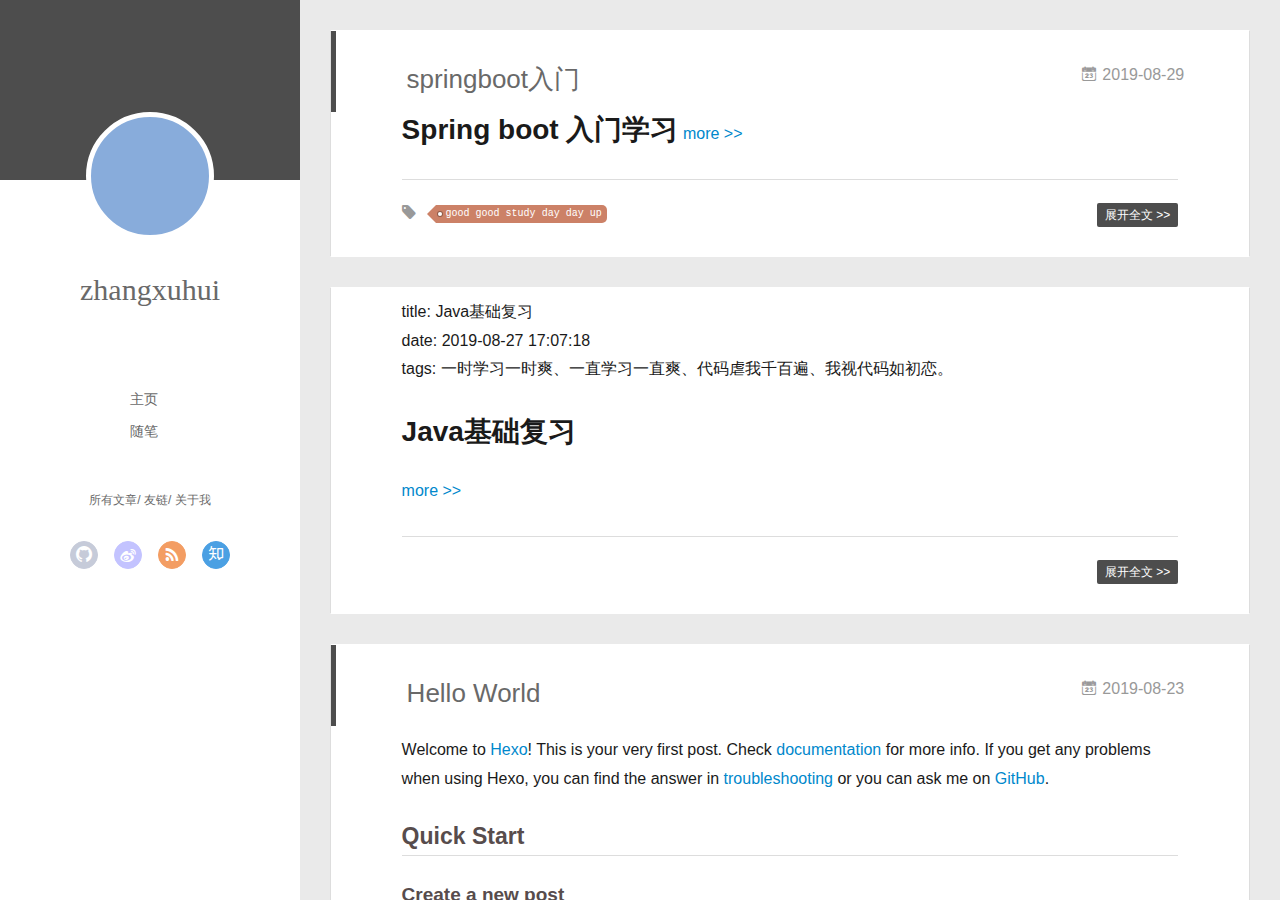
==== commit add584de: "Site updated: 2019-11-21 16:15:53" ====
--- a/index.html
+++ b/index.html
@@ -233,7 +233,8 @@
     
     <div class="article-entry" itemprop="articleBody">
       
-        <h1 id="Java基础复习"><a href="#Java基础复习" class="headerlink" title="Java基础复习"></a>Java基础复习</h1>
+        <p>title: Java基础复习<br>date: 2019-08-27 17:07:18<br>tags: 一时学习一时爽、一直学习一直爽、代码虐我千百遍、我视代码如初恋。</p>
+<h1 id="Java基础复习"><a href="#Java基础复习" class="headerlink" title="Java基础复习"></a>Java基础复习</h1>
         
           <a class="article-more-a" href="/2019/08/27/Java基础复习/#more">more >></a>
         
@@ -244,17 +245,6 @@
     <div class="article-info article-info-index">
       
       
-	<div class="article-tag tagcloud">
-		<i class="icon-price-tags icon"></i>
-		<ul class="article-tag-list">
-			 
-        		<li class="article-tag-list-item">
-        			<a href="javascript:void(0)" class="js-tag article-tag-list-link color3">一时学习一时爽、一直学习一直爽、代码虐我亲百遍、我视代码如初恋。</a>
-        		</li>
-      		
-		</ul>
-	</div>
-
       
 
       
@@ -309,7 +299,9 @@
     
     <div class="article-entry" itemprop="articleBody">
       
-        <p>Welcome to <a href="https://hexo.io/" target="_blank" rel="noopener">Hexo</a>! This is your very first post. Check <a href="https://hexo.io/docs/" target="_blank" rel="noopener">documentation</a> for more info. If you get any problems when using Hexo, you can find the answer in <a href="https://hexo.io/docs/troubleshooting.html" target="_blank" rel="noopener">troubleshooting</a> or you can ask me on <a href="https://github.com/hexojs/hexo/issues" target="_blank" rel="noopener">GitHub</a>.</p>
+        <a id="more"></a>
+
+<p>Welcome to <a href="https://hexo.io/" target="_blank" rel="noopener">Hexo</a>! This is your very first post. Check <a href="https://hexo.io/docs/" target="_blank" rel="noopener">documentation</a> for more info. If you get any problems when using Hexo, you can find the answer in <a href="https://hexo.io/docs/troubleshooting.html" target="_blank" rel="noopener">troubleshooting</a> or you can ask me on <a href="https://github.com/hexojs/hexo/issues" target="_blank" rel="noopener">GitHub</a>.</p>
 <h2 id="Quick-Start"><a href="#Quick-Start" class="headerlink" title="Quick Start"></a>Quick Start</h2><h3 id="Create-a-new-post"><a href="#Create-a-new-post" class="headerlink" title="Create a new post"></a>Create a new post</h3><figure class="highlight bash"><table><tr><td class="gutter"><pre><span class="line">1</span><br></pre></td><td class="code"><pre><span class="line">$ hexo new <span class="string">"My New Post"</span></span><br></pre></td></tr></table></figure>
 
 <p>More info: <a href="https://hexo.io/docs/writing.html" target="_blank" rel="noopener">Writing</a></p>
@@ -459,10 +451,6 @@
              
               <li class="article-tag-list-item">
                 <a href="javascript:void(0)" class="js-tag color2">good good study day day up</a>
-              </li>
-             
-              <li class="article-tag-list-item">
-                <a href="javascript:void(0)" class="js-tag color3">一时学习一时爽、一直学习一直爽、代码虐我亲百遍、我视代码如初恋。</a>
               </li>
             
             <div class="clearfix"></div>
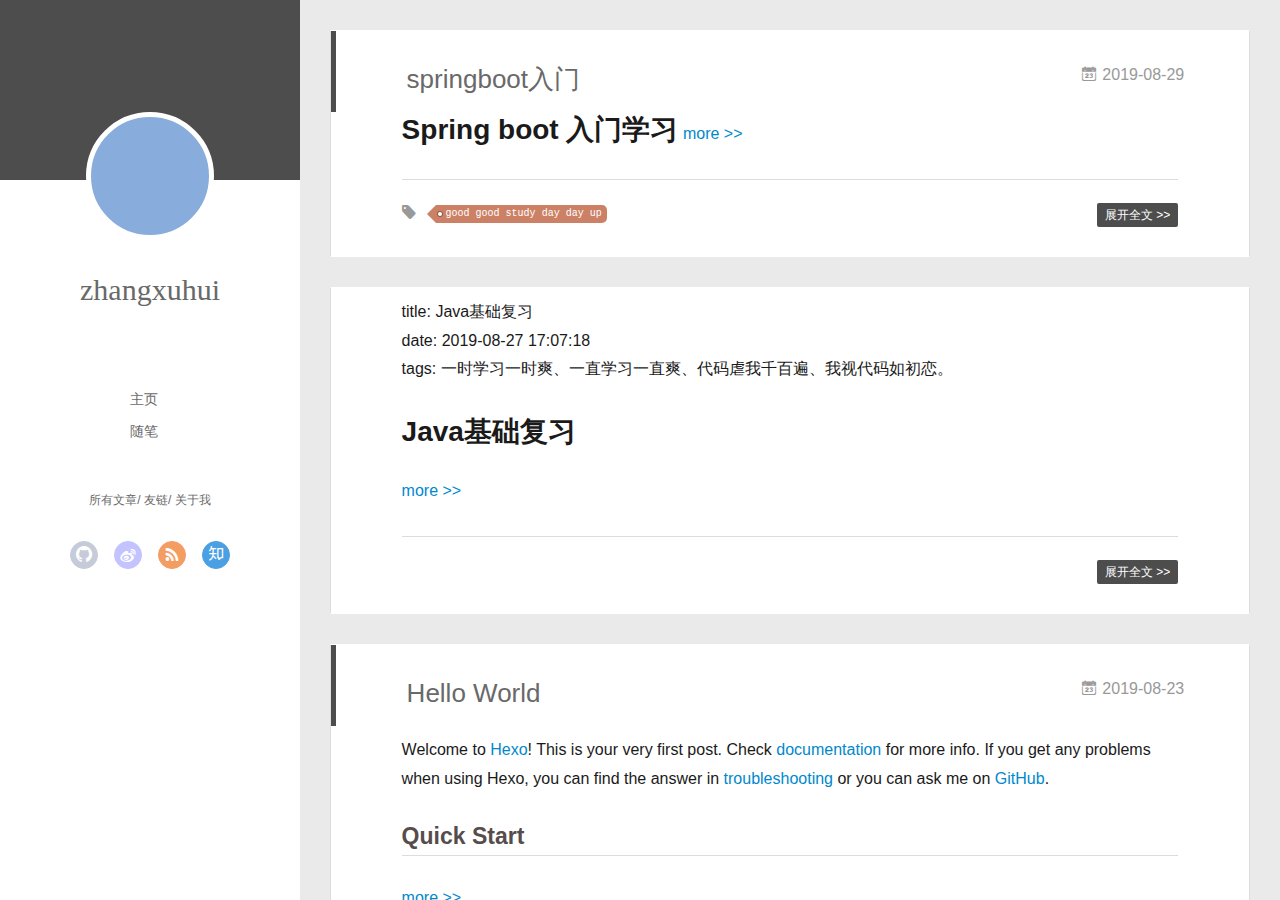
==== commit 4ada5970: "Site updated: 2019-11-21 16:23:11" ====
--- a/index.html
+++ b/index.html
@@ -299,22 +299,11 @@
     
     <div class="article-entry" itemprop="articleBody">
       
-        <a id="more"></a>
-
-<p>Welcome to <a href="https://hexo.io/" target="_blank" rel="noopener">Hexo</a>! This is your very first post. Check <a href="https://hexo.io/docs/" target="_blank" rel="noopener">documentation</a> for more info. If you get any problems when using Hexo, you can find the answer in <a href="https://hexo.io/docs/troubleshooting.html" target="_blank" rel="noopener">troubleshooting</a> or you can ask me on <a href="https://github.com/hexojs/hexo/issues" target="_blank" rel="noopener">GitHub</a>.</p>
-<h2 id="Quick-Start"><a href="#Quick-Start" class="headerlink" title="Quick Start"></a>Quick Start</h2><h3 id="Create-a-new-post"><a href="#Create-a-new-post" class="headerlink" title="Create a new post"></a>Create a new post</h3><figure class="highlight bash"><table><tr><td class="gutter"><pre><span class="line">1</span><br></pre></td><td class="code"><pre><span class="line">$ hexo new <span class="string">"My New Post"</span></span><br></pre></td></tr></table></figure>
-
-<p>More info: <a href="https://hexo.io/docs/writing.html" target="_blank" rel="noopener">Writing</a></p>
-<h3 id="Run-server"><a href="#Run-server" class="headerlink" title="Run server"></a>Run server</h3><figure class="highlight bash"><table><tr><td class="gutter"><pre><span class="line">1</span><br></pre></td><td class="code"><pre><span class="line">$ hexo server</span><br></pre></td></tr></table></figure>
-
-<p>More info: <a href="https://hexo.io/docs/server.html" target="_blank" rel="noopener">Server</a></p>
-<h3 id="Generate-static-files"><a href="#Generate-static-files" class="headerlink" title="Generate static files"></a>Generate static files</h3><figure class="highlight bash"><table><tr><td class="gutter"><pre><span class="line">1</span><br></pre></td><td class="code"><pre><span class="line">$ hexo generate</span><br></pre></td></tr></table></figure>
-
-<p>More info: <a href="https://hexo.io/docs/generating.html" target="_blank" rel="noopener">Generating</a></p>
-<h3 id="Deploy-to-remote-sites"><a href="#Deploy-to-remote-sites" class="headerlink" title="Deploy to remote sites"></a>Deploy to remote sites</h3><figure class="highlight bash"><table><tr><td class="gutter"><pre><span class="line">1</span><br></pre></td><td class="code"><pre><span class="line">$ hexo deploy</span><br></pre></td></tr></table></figure>
-
-<p>More info: <a href="https://hexo.io/docs/deployment.html" target="_blank" rel="noopener">Deployment</a></p>
-
+        <p>Welcome to <a href="https://hexo.io/" target="_blank" rel="noopener">Hexo</a>! This is your very first post. Check <a href="https://hexo.io/docs/" target="_blank" rel="noopener">documentation</a> for more info. If you get any problems when using Hexo, you can find the answer in <a href="https://hexo.io/docs/troubleshooting.html" target="_blank" rel="noopener">troubleshooting</a> or you can ask me on <a href="https://github.com/hexojs/hexo/issues" target="_blank" rel="noopener">GitHub</a>.</p>
+<h2 id="Quick-Start"><a href="#Quick-Start" class="headerlink" title="Quick Start"></a>Quick Start</h2>
+        
+          <a class="article-more-a" href="/2019/08/23/hello-world/#more">more >></a>
+        
       
 
       
